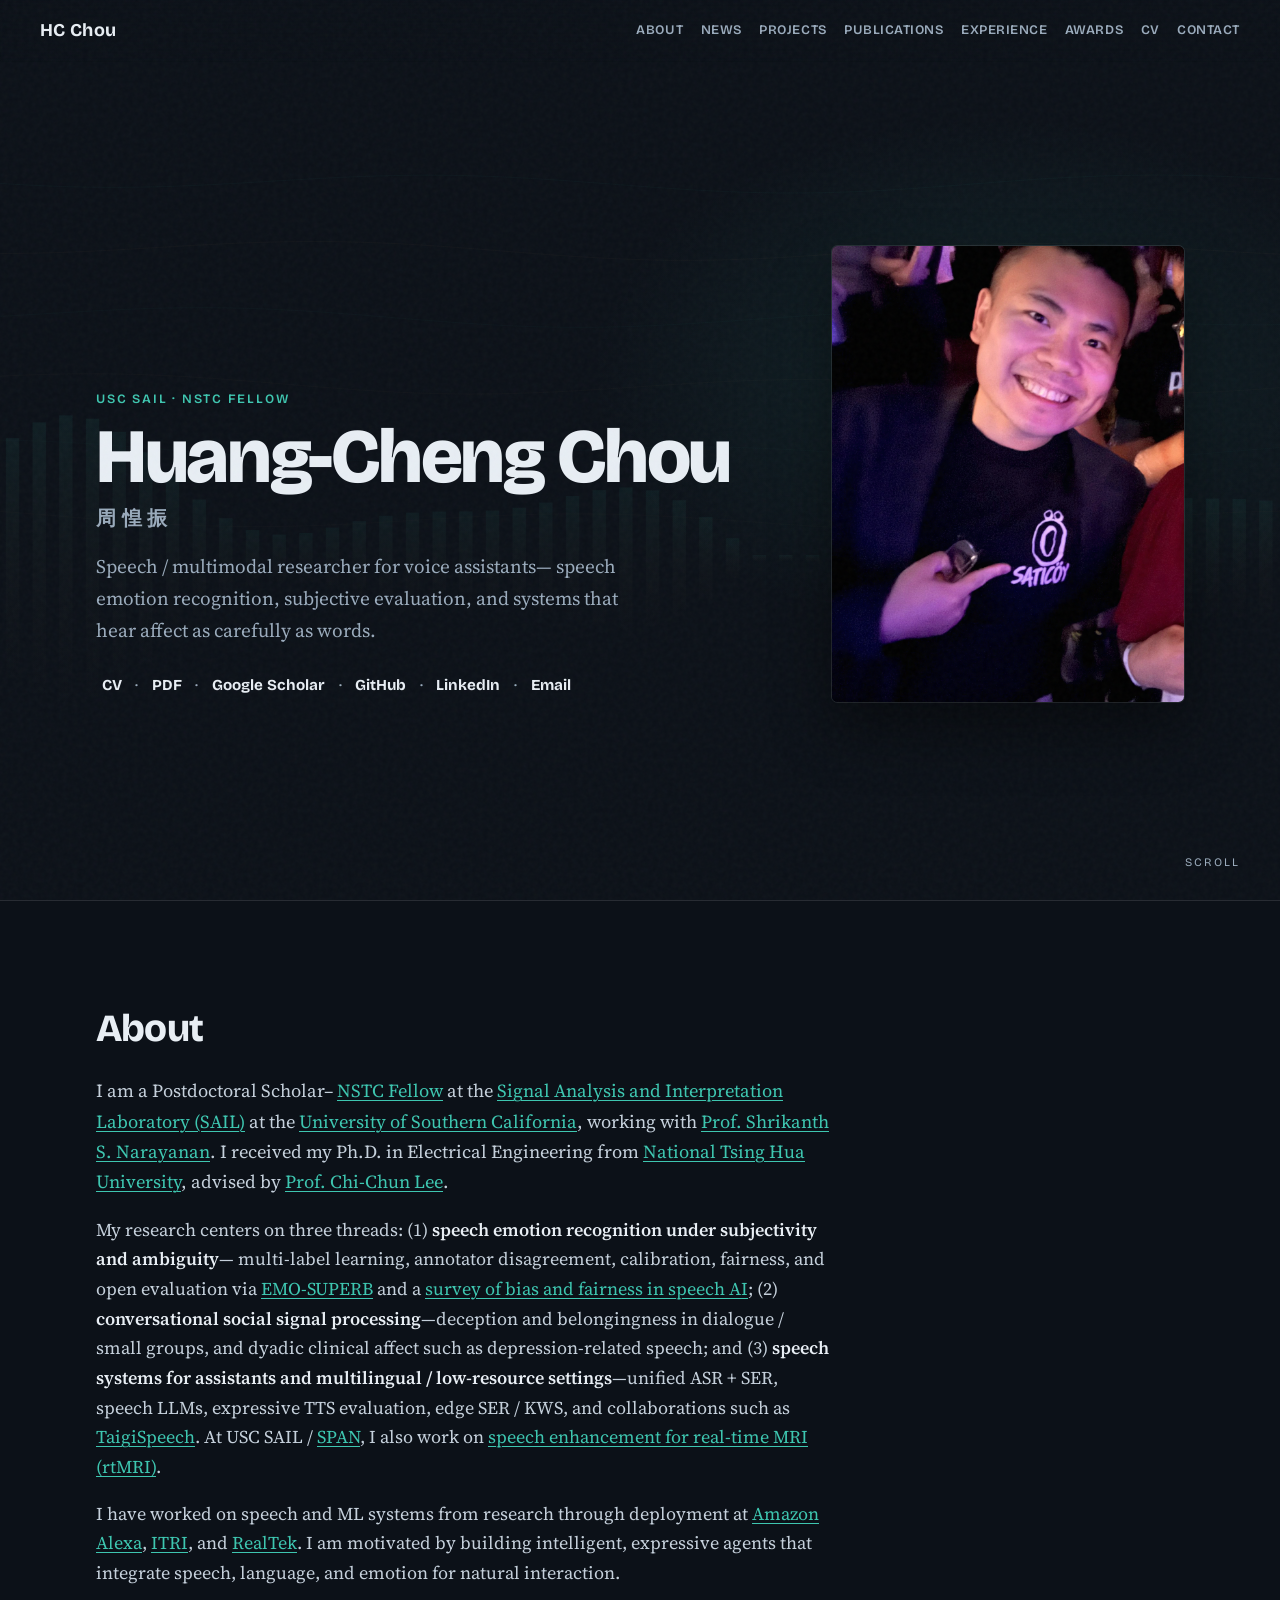
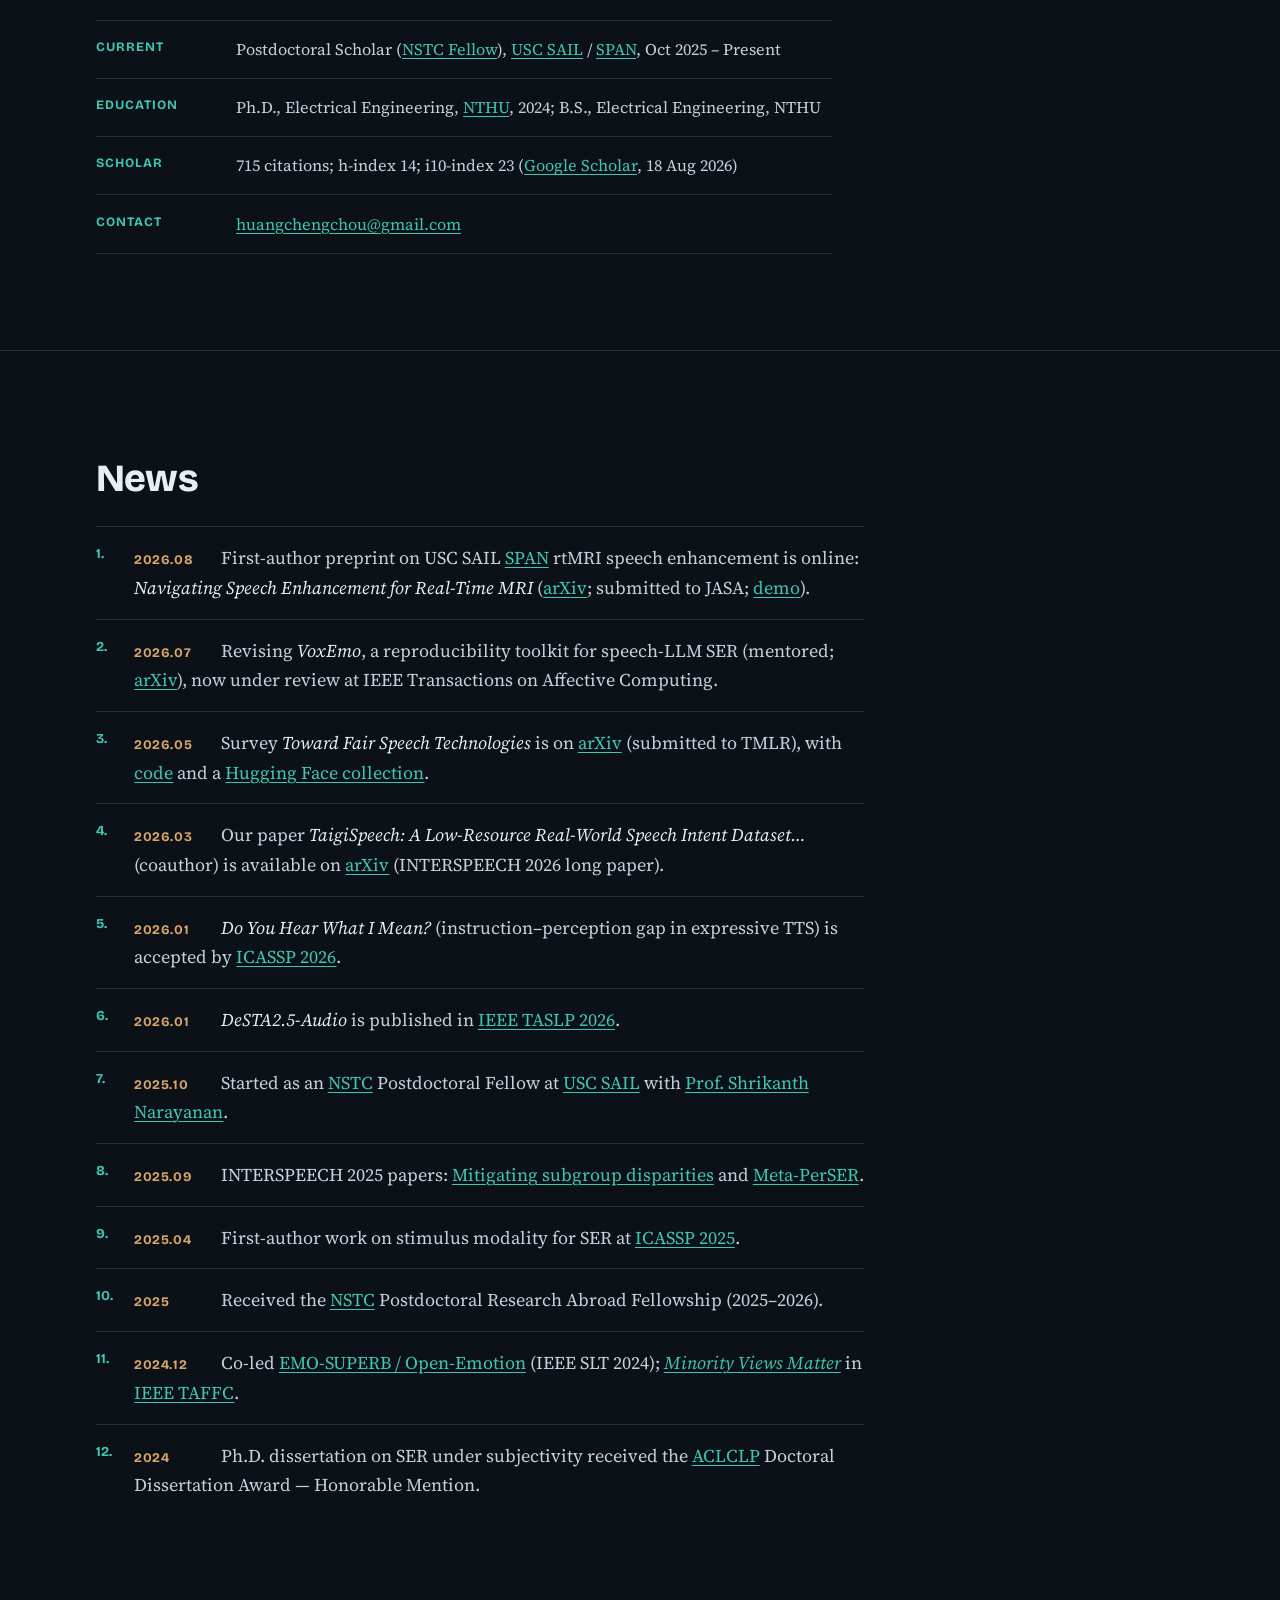
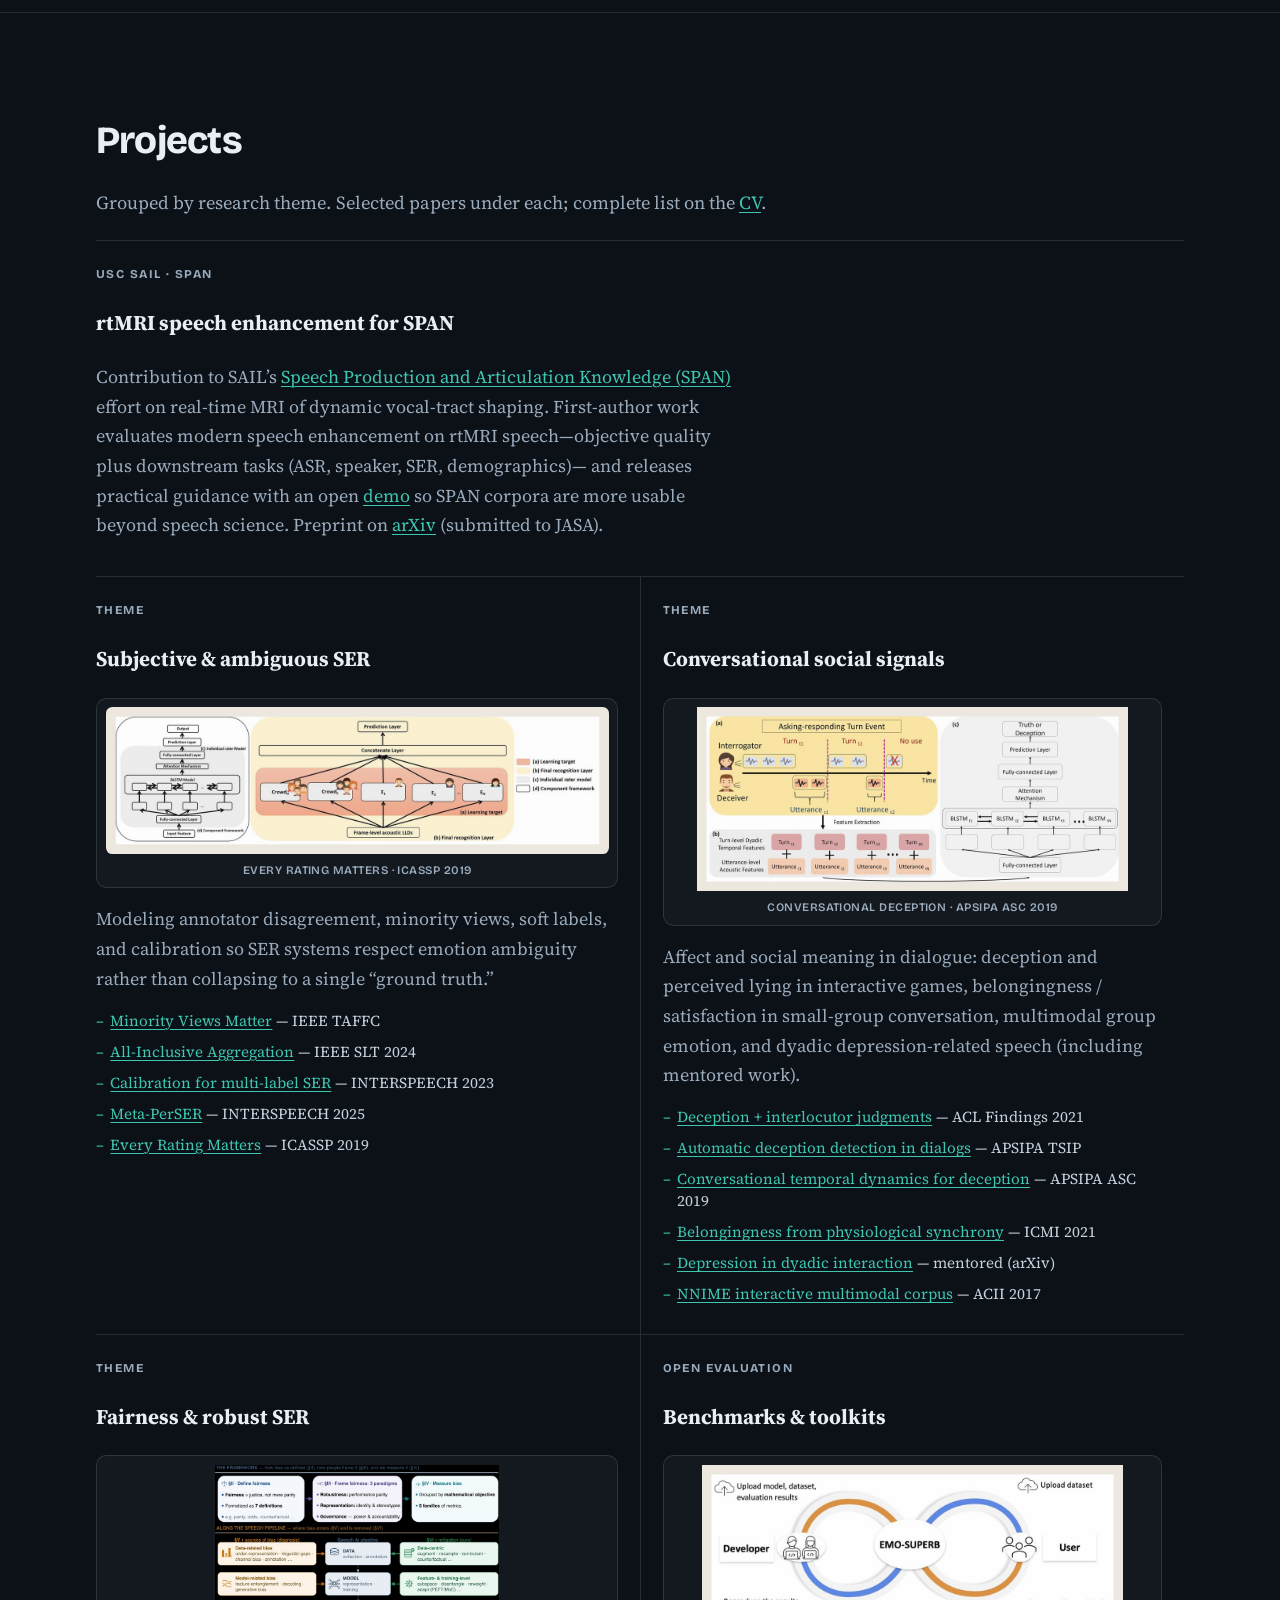
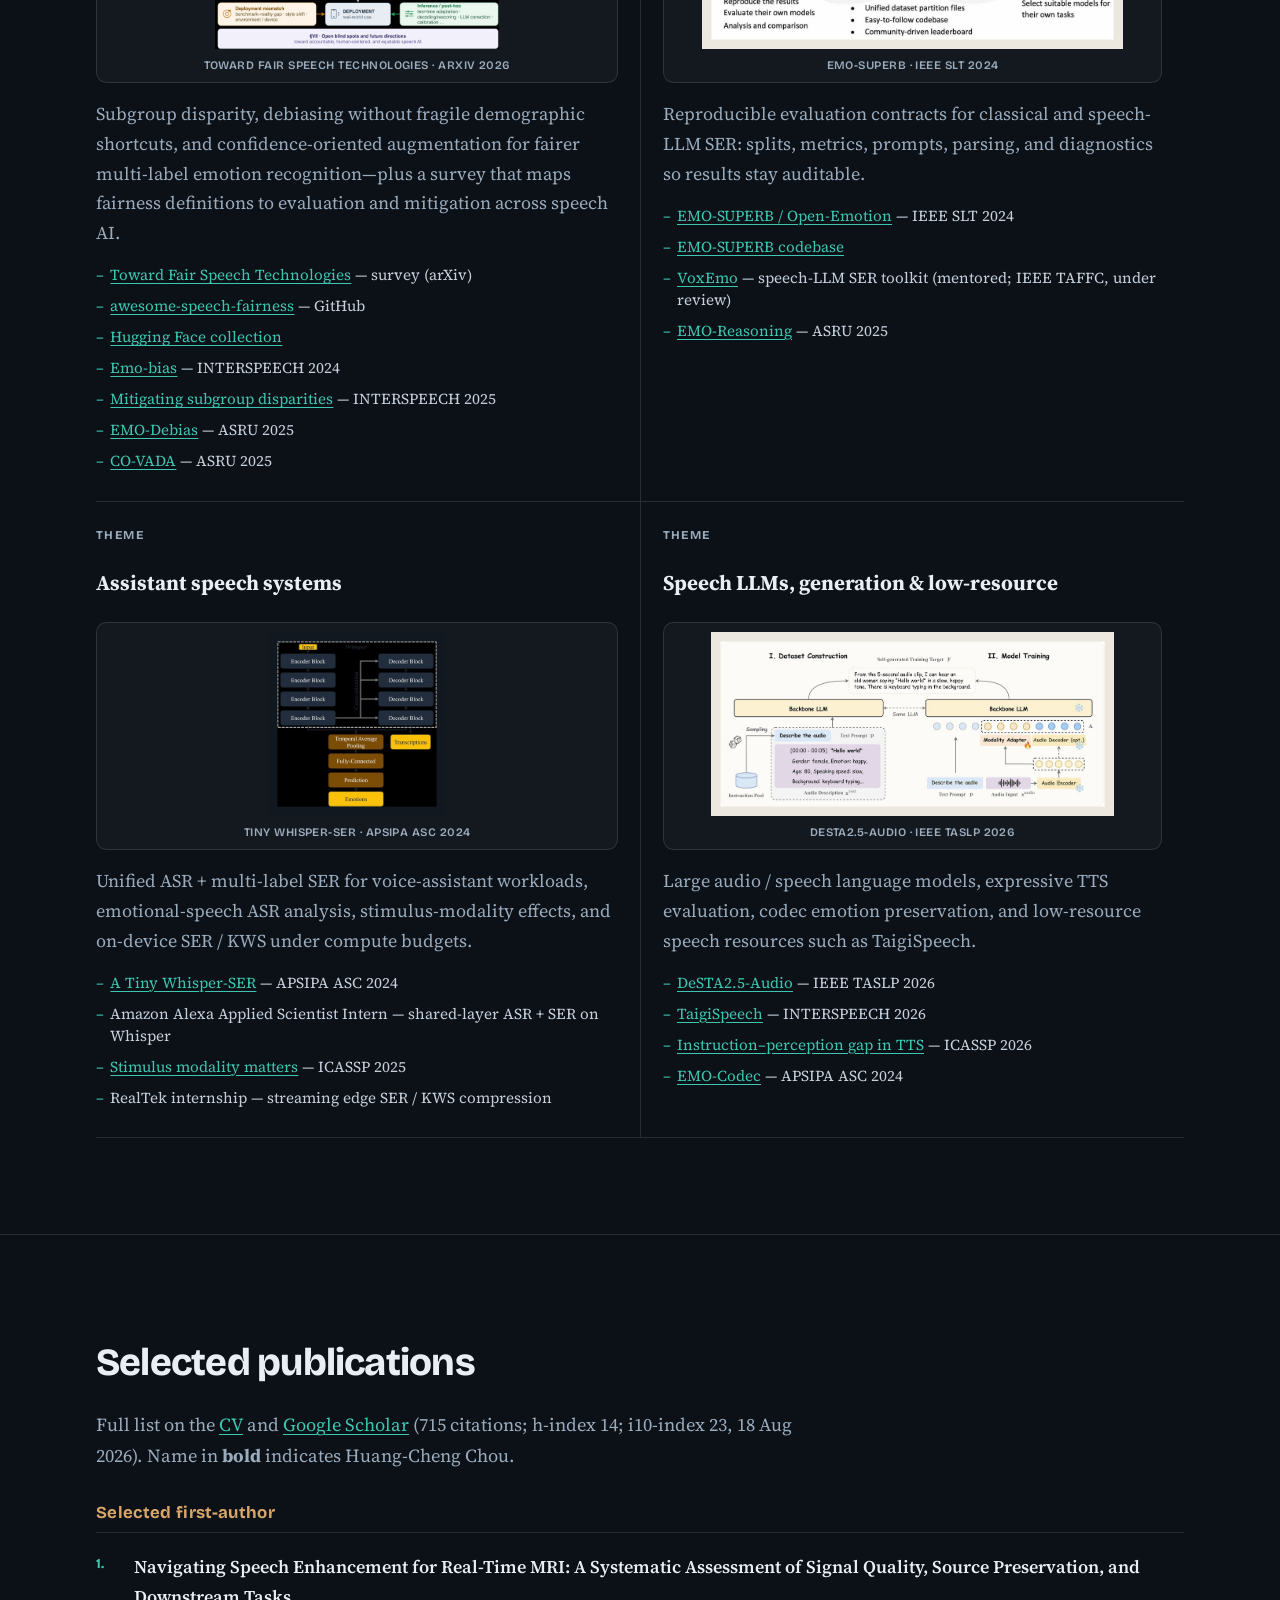
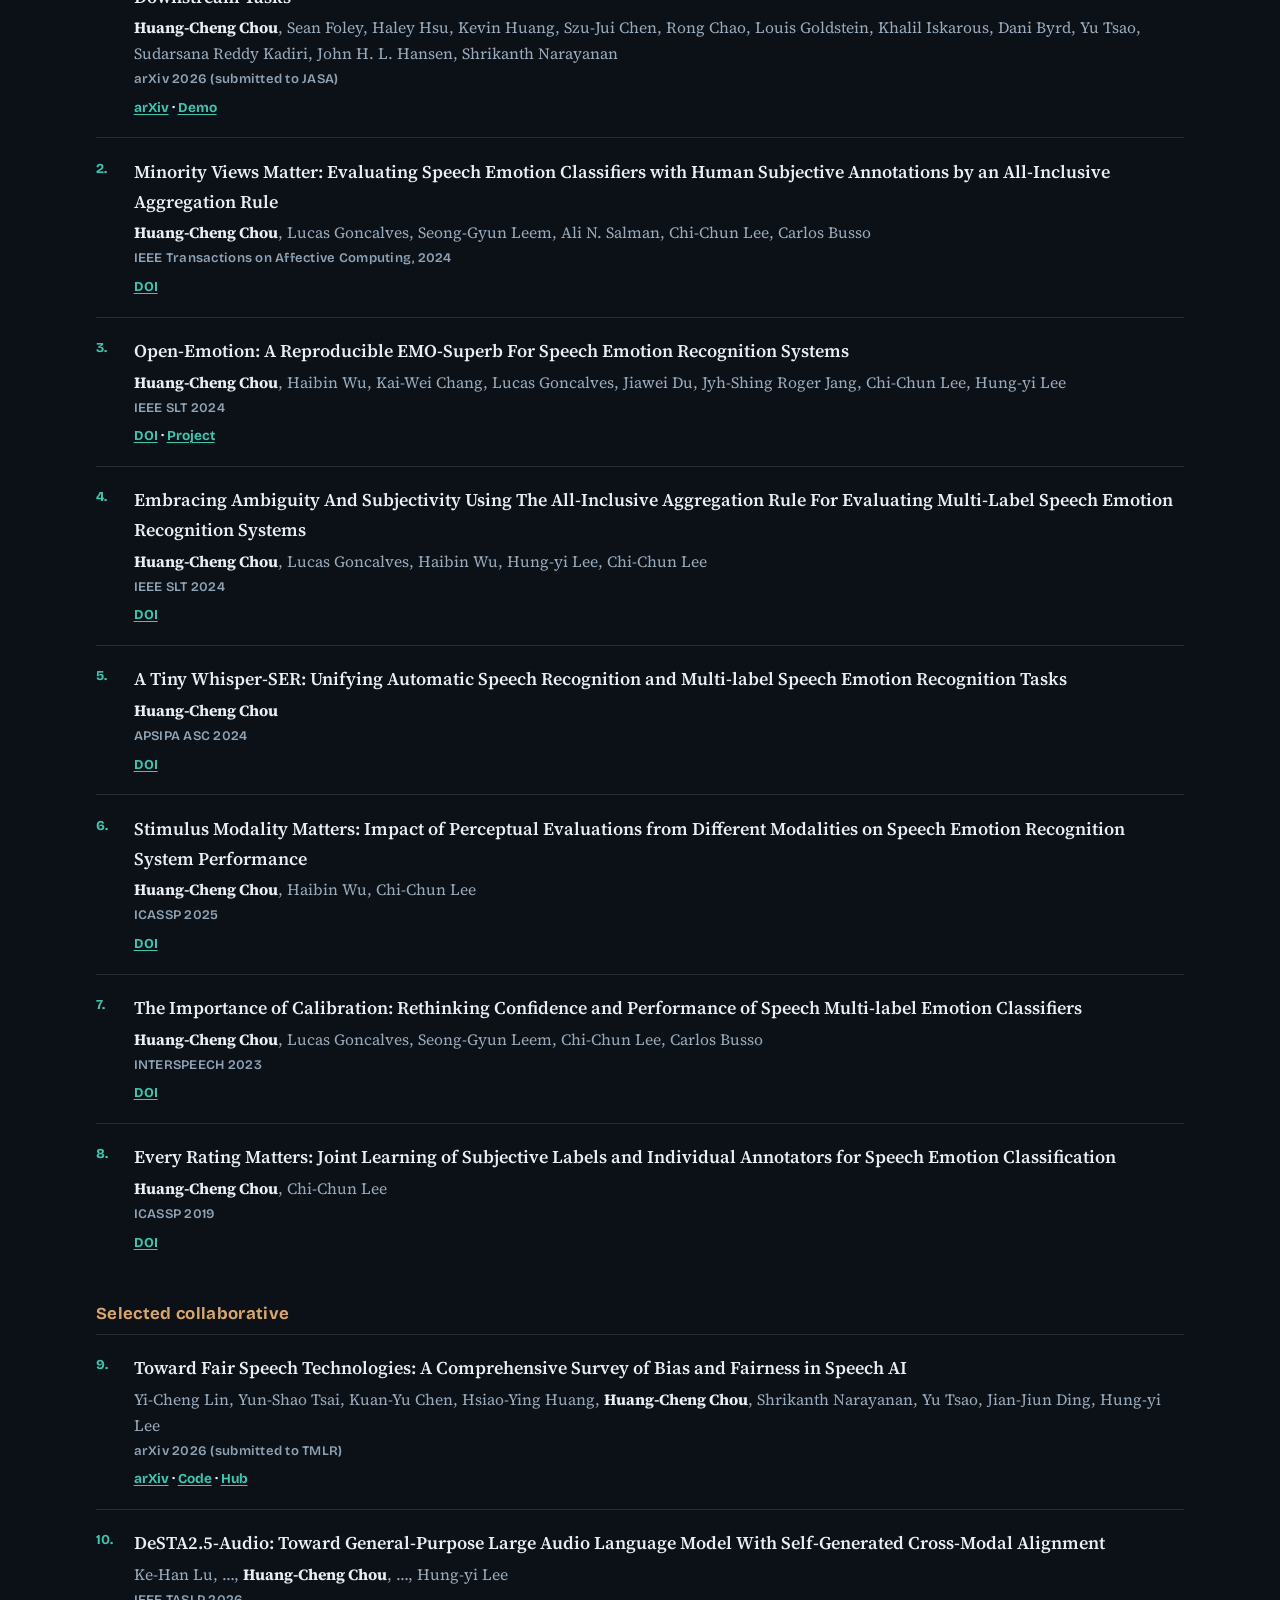
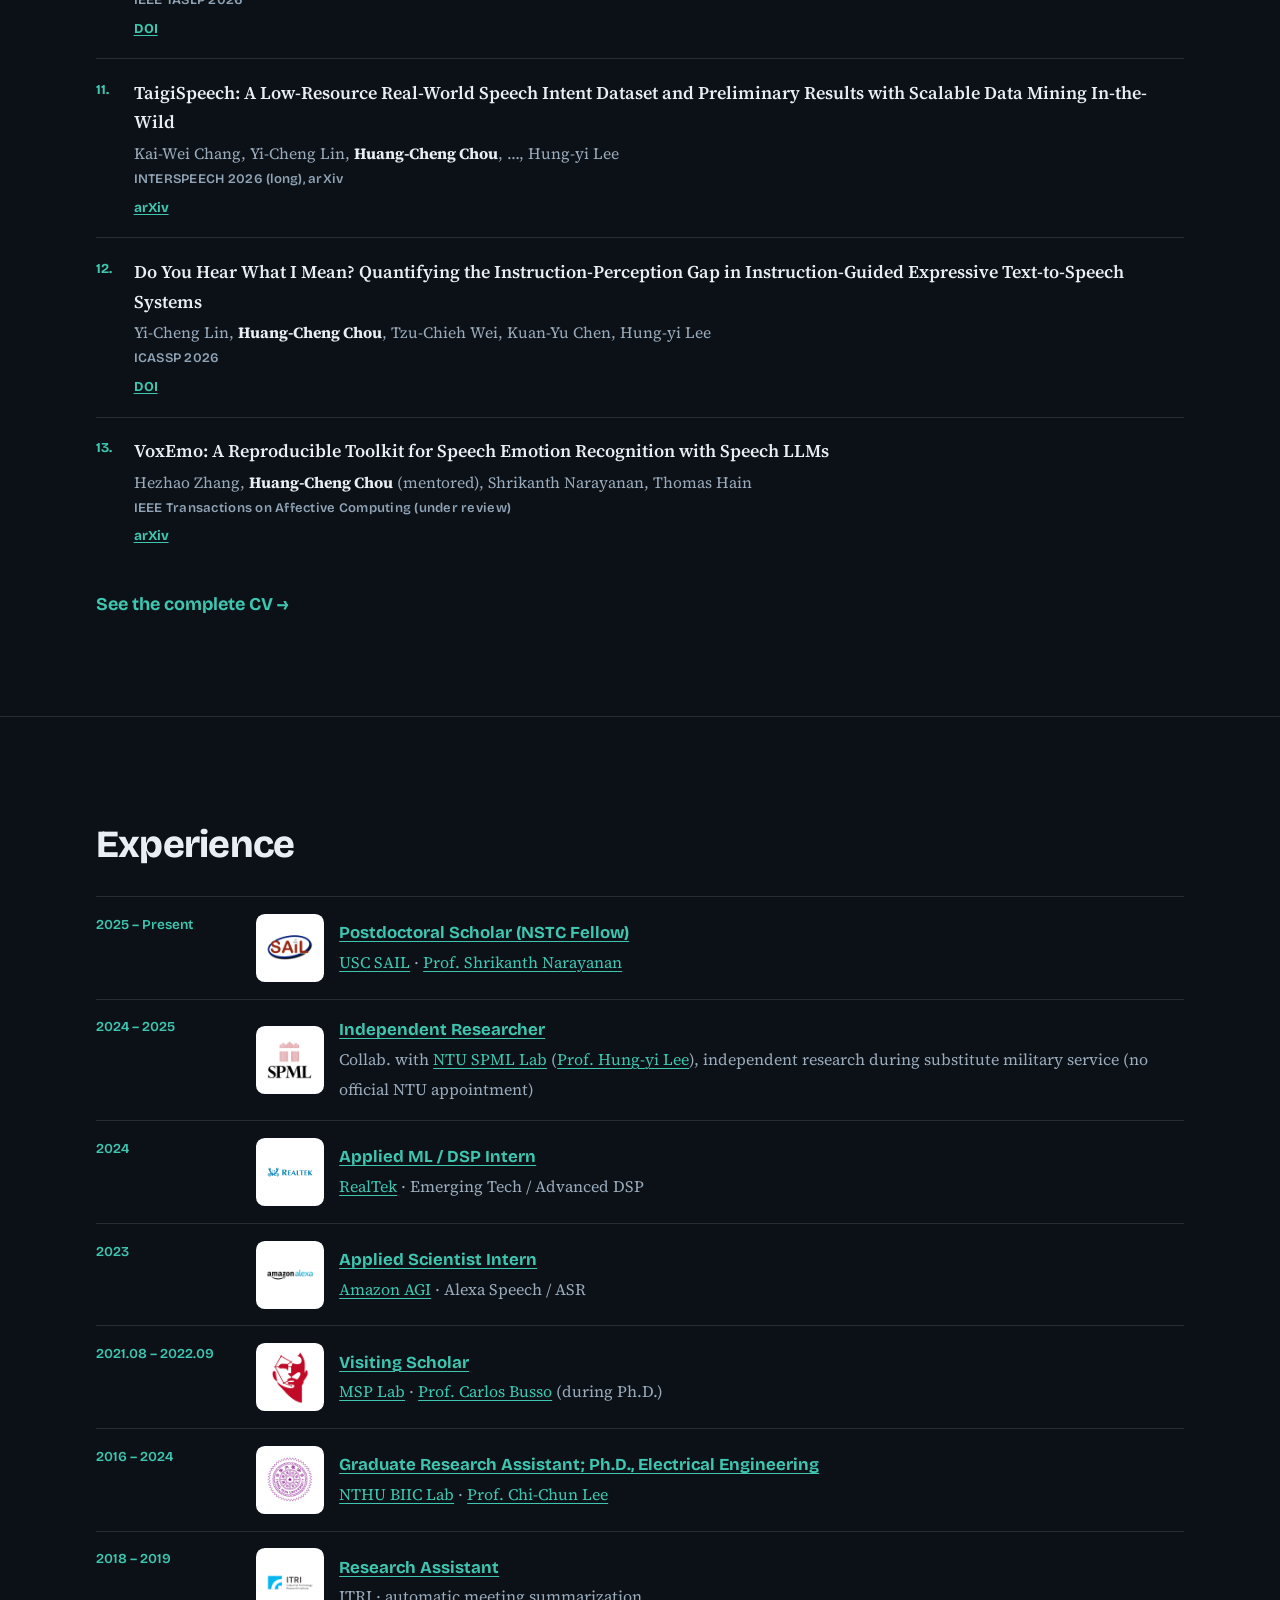
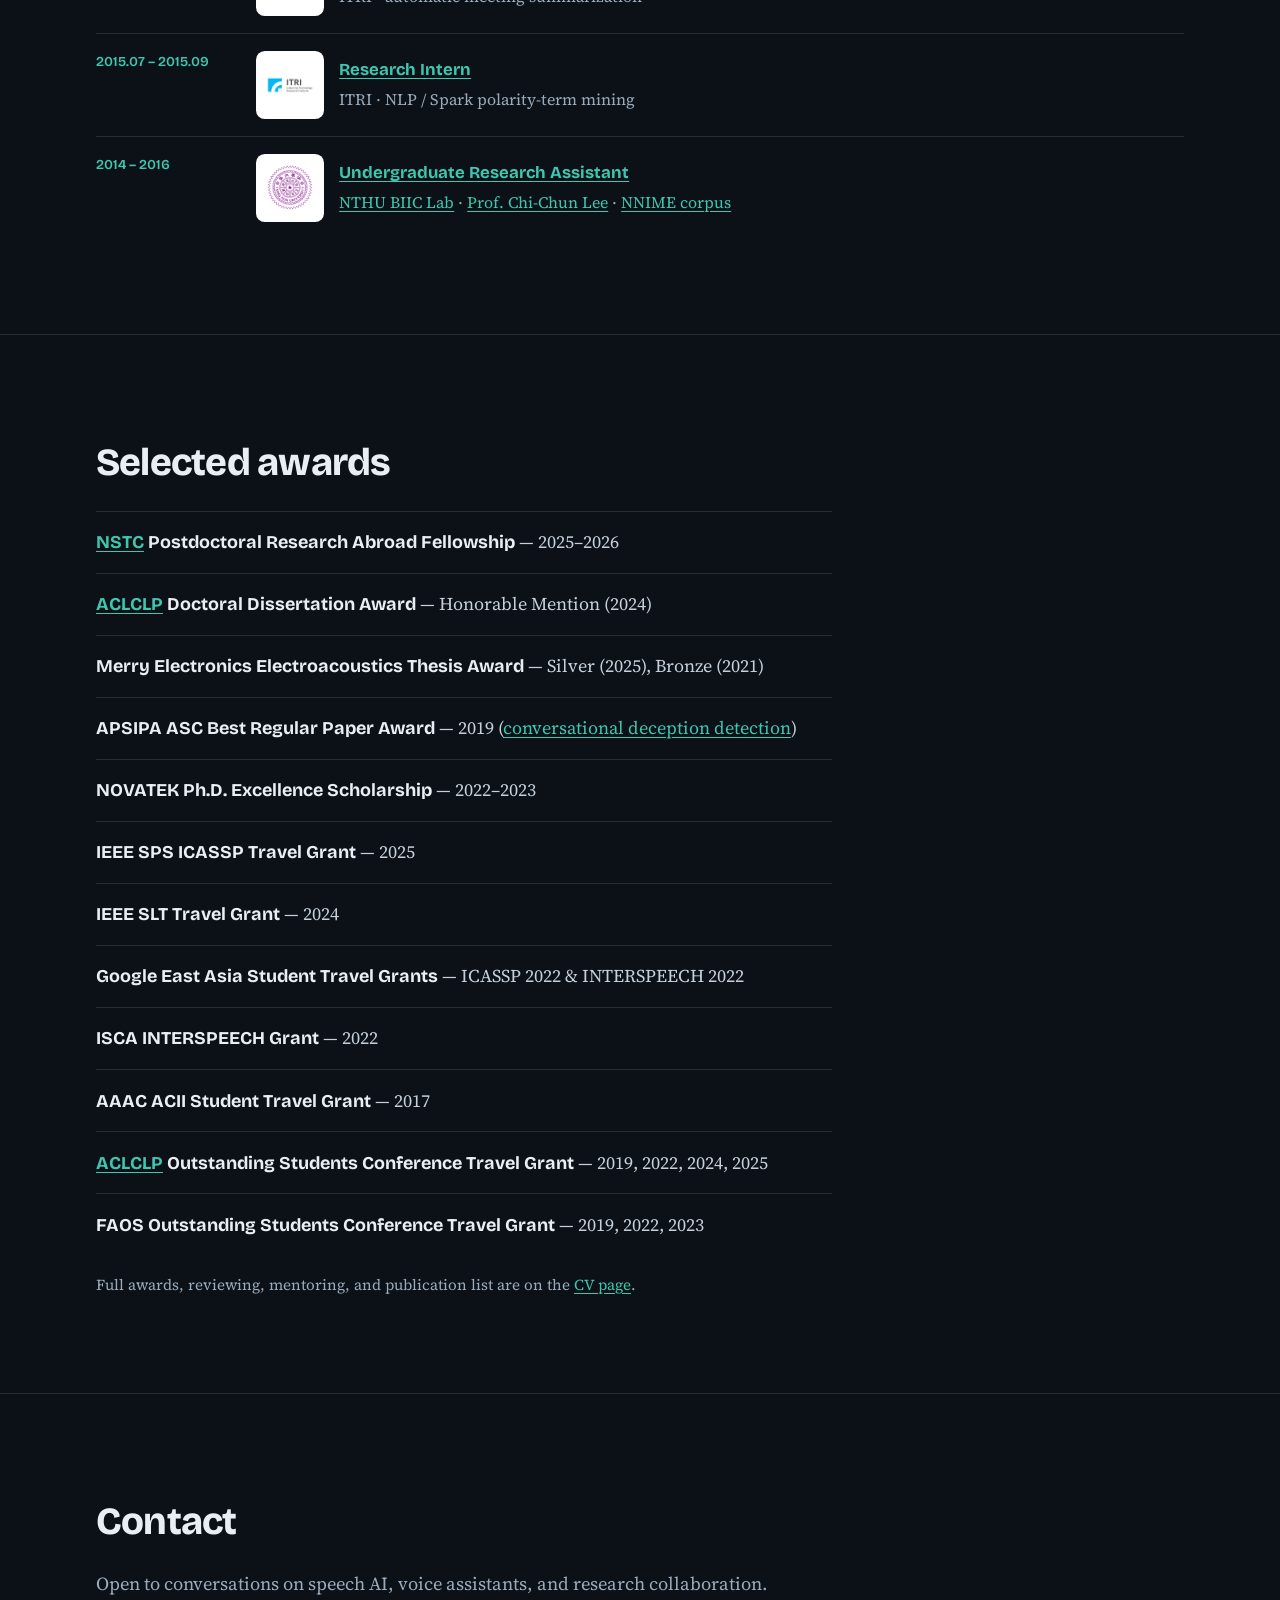
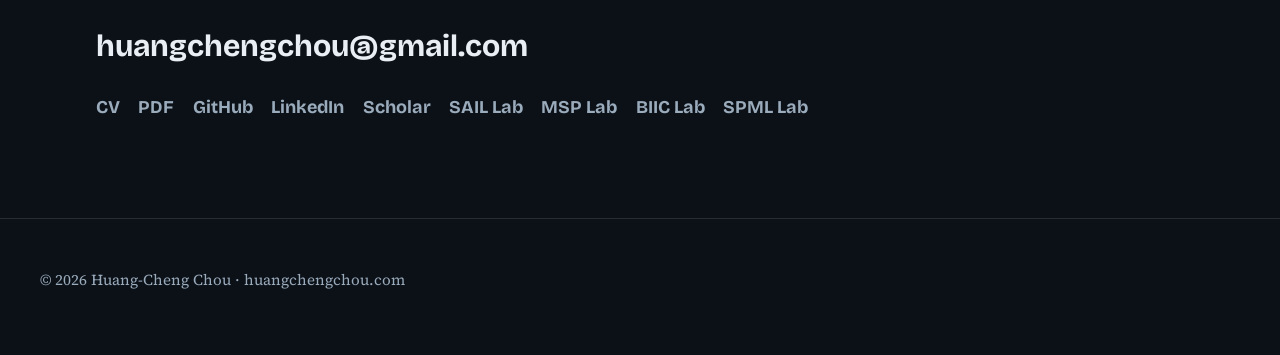
==== index.html @ bf6feb10 "Add a downloadable PDF CV for recruiters. Generate a print-ready file from the HTML CV and link it f" ====
<!DOCTYPE html>
<html lang="en">
<head>
  <meta charset="UTF-8" />
  <meta name="viewport" content="width=device-width, initial-scale=1" />
  <title>Huang-Cheng Chou | Speech & Behavioral Signal Processing</title>
  <meta name="description" content="Postdoctoral Scholar–NSTC Fellow at USC SAIL. Speech emotion recognition, subjective evaluation, multilingual speech, and voice-assistant AI." />
  <meta name="author" content="Huang-Cheng Chou" />
  <link rel="canonical" href="https://huangchengchou.com/" />
  <meta property="og:title" content="Huang-Cheng Chou" />
  <meta property="og:description" content="Speech emotion recognition, multimodal understanding, and voice-assistant AI at USC SAIL." />
  <meta property="og:url" content="https://huangchengchou.com/" />
  <meta property="og:type" content="website" />
  <meta property="og:image" content="https://huangchengchou.com/assets/portrait.jpg" />
  <link rel="preconnect" href="https://fonts.googleapis.com" />
  <link rel="preconnect" href="https://fonts.gstatic.com" crossorigin />
  <link href="https://fonts.googleapis.com/css2?family=Bricolage+Grotesque:opsz,wght@12..96,500;12..96,700;12..96,800&family=Source+Serif+4:ital,opsz,wght@0,8..60,400;0,8..60,600;1,8..60,400&display=swap" rel="stylesheet" />
  <link rel="icon" href="assets/favicon.svg" type="image/svg+xml" />
  <link rel="stylesheet" href="styles.css" />
</head>
<body>
  <div class="noise" aria-hidden="true"></div>

  <header class="site-header">
    <a class="logo" href="#top">HC Chou</a>
    <nav class="nav" aria-label="Primary">
      <a href="#about">About</a>
      <a href="#news">News</a>
      <a href="#projects">Projects</a>
      <a href="#pubs">Publications</a>
      <a href="#experience">Experience</a>
      <a href="#awards">Awards</a>
      <a href="cv.html">CV</a>
      <a href="#contact">Contact</a>
    </nav>
  </header>

  <main id="top">
    <section class="hero" aria-label="Introduction">
      <canvas id="wave" class="hero-visual" aria-hidden="true"></canvas>
      <div class="hero-veil" aria-hidden="true"></div>
      <div class="hero-layout">
        <div class="hero-content">
          <p class="eyebrow">USC SAIL · NSTC Fellow</p>
          <h1 class="brand">Huang-Cheng Chou</h1>
          <p class="brand-zh" lang="zh-Hant">周惶振</p>
          <p class="lede">
            Speech / multimodal researcher for voice assistants—
            speech emotion recognition, subjective evaluation, and systems that hear affect as carefully as words.
          </p>
          <div class="link-row" aria-label="Quick links">
            <a href="cv.html">CV</a>
            <span aria-hidden="true">·</span>
            <a href="assets/Huang-Cheng_Chou_CV.pdf" download="Huang-Cheng_Chou_CV.pdf">PDF</a>
            <span aria-hidden="true">·</span>
            <a href="https://scholar.google.com/citations?user=_d7pcs4AAAAJ&amp;hl=en" target="_blank" rel="noopener">Google Scholar</a>
            <span aria-hidden="true">·</span>
            <a href="https://github.com/ag027592" target="_blank" rel="noopener">GitHub</a>
            <span aria-hidden="true">·</span>
            <a href="https://www.linkedin.com/in/huangchengchou/" target="_blank" rel="noopener">LinkedIn</a>
            <span aria-hidden="true">·</span>
            <a href="mailto:huangchengchou@gmail.com">Email</a>
          </div>
        </div>
        <figure class="hero-photo">
          <img
            src="assets/portrait.jpg"
            alt="Huang-Cheng Chou (周惶振)"
            width="1082"
            height="1400"
            loading="eager"
            decoding="async"
          />
        </figure>
      </div>
      <div class="hero-scroll" aria-hidden="true"><span>Scroll</span></div>
    </section>

    <section id="about" class="section about">
      <div class="section-inner">
        <h2>About</h2>
        <p class="section-lead">
          I am a Postdoctoral Scholar–
          <a href="https://www.nstc.gov.tw/?l=en" target="_blank" rel="noopener">NSTC Fellow</a>
          at the
          <a href="https://sail.usc.edu/" target="_blank" rel="noopener">Signal Analysis and Interpretation Laboratory (SAIL)</a>
          at the
          <a href="https://www.usc.edu/" target="_blank" rel="noopener">University of Southern California</a>,
          working with
          <a href="https://sail.usc.edu/" target="_blank" rel="noopener">Prof. Shrikanth S. Narayanan</a>.
          I received my Ph.D. in Electrical Engineering from
          <a href="https://nthu-en.site.nthu.edu.tw/" target="_blank" rel="noopener">National Tsing Hua University</a>,
          advised by
          <a href="https://biic.ee.nthu.edu.tw/" target="_blank" rel="noopener">Prof. Chi-Chun Lee</a>.
        </p>
        <p>
          My research centers on three threads: (1) <strong>speech emotion recognition under subjectivity and ambiguity</strong>—
          multi-label learning, annotator disagreement, calibration, fairness, and open evaluation via
          <a href="https://emosuperb.github.io/" target="_blank" rel="noopener">EMO-SUPERB</a>
          and a
          <a href="https://arxiv.org/abs/2605.01597" target="_blank" rel="noopener">survey of bias and fairness in speech AI</a>;
          (2) <strong>conversational social signal processing</strong>—deception and belongingness in dialogue / small groups,
          and dyadic clinical affect such as depression-related speech; and
          (3) <strong>speech systems for assistants and multilingual / low-resource settings</strong>—unified ASR + SER,
          speech LLMs, expressive TTS evaluation, edge SER / KWS, and collaborations such as
          <a href="https://arxiv.org/abs/2603.21478" target="_blank" rel="noopener">TaigiSpeech</a>.
          At USC SAIL /
          <a href="https://sail.usc.edu/span/" target="_blank" rel="noopener">SPAN</a>,
          I also work on
          <a href="https://arxiv.org/abs/2608.16125" target="_blank" rel="noopener">speech enhancement for real-time MRI (rtMRI)</a>.
        </p>
        <p>
          I have worked on speech and ML systems from research through deployment at
          <a href="https://www.amazon.science/" target="_blank" rel="noopener">Amazon Alexa</a>,
          <a href="https://www.itri.org.tw/" target="_blank" rel="noopener">ITRI</a>, and
          <a href="https://www.realtek.com/" target="_blank" rel="noopener">RealTek</a>.
          I am motivated by building intelligent, expressive agents that integrate speech, language, and emotion for natural interaction.
        </p>

        <dl class="meta-list">
          <div>
            <dt>Current</dt>
            <dd>Postdoctoral Scholar (<a href="https://www.nstc.gov.tw/?l=en" target="_blank" rel="noopener">NSTC Fellow</a>), <a href="https://sail.usc.edu/" target="_blank" rel="noopener">USC SAIL</a> / <a href="https://sail.usc.edu/span/" target="_blank" rel="noopener">SPAN</a>, Oct 2025 – Present</dd>
          </div>
          <div>
            <dt>Education</dt>
            <dd>Ph.D., Electrical Engineering, <a href="https://nthu-en.site.nthu.edu.tw/" target="_blank" rel="noopener">NTHU</a>, 2024; B.S., Electrical Engineering, NTHU</dd>
          </div>
          <div>
            <dt>Scholar</dt>
            <dd>715 citations; h-index 14; i10-index 23 (<a href="https://scholar.google.com/citations?user=_d7pcs4AAAAJ&amp;hl=en" target="_blank" rel="noopener">Google Scholar</a>, 18 Aug 2026)</dd>
          </div>
          <div>
            <dt>Contact</dt>
            <dd><a href="mailto:huangchengchou@gmail.com">huangchengchou@gmail.com</a></dd>
          </div>
        </dl>
      </div>
    </section>

    <section id="news" class="section news">
      <div class="section-inner">
        <h2>News</h2>
        <ol class="news-list">
          <li>
            <time datetime="2026-08" class="news-date">2026.08</time>
            First-author preprint on USC SAIL
            <a href="https://sail.usc.edu/span/" target="_blank" rel="noopener">SPAN</a>
            rtMRI speech enhancement is online:
            <em>Navigating Speech Enhancement for Real-Time MRI</em>
            (<a href="https://arxiv.org/abs/2608.16125" target="_blank" rel="noopener">arXiv</a>; submitted to JASA;
            <a href="https://rmridemo.huangchengchou.com" target="_blank" rel="noopener">demo</a>).
          </li>
          <li>
            <time datetime="2026-07" class="news-date">2026.07</time>
            Revising <em>VoxEmo</em>, a reproducibility toolkit for speech-LLM SER
            (mentored;
            <a href="https://arxiv.org/abs/2603.08936" target="_blank" rel="noopener">arXiv</a>),
            now under review at IEEE Transactions on Affective Computing.
          </li>
          <li>
            <time datetime="2026-05" class="news-date">2026.05</time>
            Survey
            <em>Toward Fair Speech Technologies</em>
            is on
            <a href="https://arxiv.org/abs/2605.01597" target="_blank" rel="noopener">arXiv</a>
            (submitted to TMLR),
            with
            <a href="https://github.com/dlion168/awesome-speech-fairness" target="_blank" rel="noopener">code</a>
            and a
            <a href="https://huggingface.co/collections/dlion168/awesome-speech-fairness" target="_blank" rel="noopener">Hugging Face collection</a>.
          </li>
          <li>
            <time datetime="2026-03" class="news-date">2026.03</time>
            Our paper
            <em>TaigiSpeech: A Low-Resource Real-World Speech Intent Dataset…</em>
            (coauthor) is available on
            <a href="https://arxiv.org/abs/2603.21478" target="_blank" rel="noopener">arXiv</a>
            (INTERSPEECH 2026 long paper).
          </li>
          <li>
            <time datetime="2026-01" class="news-date">2026.01</time>
            <em>Do You Hear What I Mean?</em> (instruction–perception gap in expressive TTS) is accepted by
            <a href="https://doi.org/10.1109/ICASSP55912.2026.11462935" target="_blank" rel="noopener">ICASSP 2026</a>.
          </li>
          <li>
            <time datetime="2026-01" class="news-date">2026.01</time>
            <em>DeSTA2.5-Audio</em> is published in
            <a href="https://doi.org/10.1109/TASLPRO.2026.3675792" target="_blank" rel="noopener">IEEE TASLP 2026</a>.
          </li>
          <li>
            <time datetime="2025-10" class="news-date">2025.10</time>
            Started as an
            <a href="https://www.nstc.gov.tw/?l=en" target="_blank" rel="noopener">NSTC</a>
            Postdoctoral Fellow at
            <a href="https://sail.usc.edu/" target="_blank" rel="noopener">USC SAIL</a>
            with
            <a href="https://sail.usc.edu/" target="_blank" rel="noopener">Prof. Shrikanth Narayanan</a>.
          </li>
          <li>
            <time datetime="2025-09" class="news-date">2025.09</time>
            INTERSPEECH 2025 papers:
            <a href="https://doi.org/10.21437/Interspeech.2025-662" target="_blank" rel="noopener">Mitigating subgroup disparities</a>
            and
            <a href="https://doi.org/10.21437/Interspeech.2025-832" target="_blank" rel="noopener">Meta-PerSER</a>.
          </li>
          <li>
            <time datetime="2025-04" class="news-date">2025.04</time>
            First-author work on stimulus modality for SER at
            <a href="https://doi.org/10.1109/ICASSP49660.2025.10890558" target="_blank" rel="noopener">ICASSP 2025</a>.
          </li>
          <li>
            <time datetime="2025" class="news-date">2025</time>
            Received the
            <a href="https://www.nstc.gov.tw/?l=en" target="_blank" rel="noopener">NSTC</a>
            Postdoctoral Research Abroad Fellowship (2025–2026).
          </li>
          <li>
            <time datetime="2024-12" class="news-date">2024.12</time>
            Co-led
            <a href="https://emosuperb.github.io/" target="_blank" rel="noopener">EMO-SUPERB / Open-Emotion</a>
            (IEEE SLT 2024); <em><a href="https://doi.org/10.1109/TAFFC.2024.3411290" target="_blank" rel="noopener">Minority Views Matter</a></em> in
            <a href="https://doi.org/10.1109/TAFFC.2024.3411290" target="_blank" rel="noopener">IEEE TAFFC</a>.
          </li>
          <li>
            <time datetime="2024" class="news-date">2024</time>
            Ph.D. dissertation on SER under subjectivity received the
            <a href="https://www.aclclp.org.tw/" target="_blank" rel="noopener">ACLCLP</a>
            Doctoral Dissertation Award — Honorable Mention.
          </li>
        </ol>
      </div>
    </section>

    <section id="projects" class="section projects">
      <div class="section-inner">
        <h2>Projects</h2>
        <p class="section-lead">
          Grouped by research theme. Selected papers under each; complete list on the
          <a href="cv.html">CV</a>.
        </p>

        <article class="project project-wide">
            <p class="feature-kicker">USC SAIL · SPAN</p>
            <h3>
              <a href="https://arxiv.org/abs/2608.16125" target="_blank" rel="noopener">rtMRI speech enhancement for SPAN</a>
            </h3>
            <p>
              Contribution to SAIL’s
              <a href="https://sail.usc.edu/span/" target="_blank" rel="noopener">Speech Production and Articulation Knowledge (SPAN)</a>
              effort on real-time MRI of dynamic vocal-tract shaping. First-author work evaluates modern speech
              enhancement on rtMRI speech—objective quality plus downstream tasks (ASR, speaker, SER, demographics)—
              and releases practical guidance with an open
              <a href="https://rmridemo.huangchengchou.com" target="_blank" rel="noopener">demo</a>
              so SPAN corpora are more usable beyond speech science.
              Preprint on
              <a href="https://arxiv.org/abs/2608.16125" target="_blank" rel="noopener">arXiv</a>
              (submitted to JASA).
            </p>
          </article>

        <div class="project-list">
          <article class="project">
            <p class="feature-kicker">Theme</p>
            <h3>Subjective &amp; ambiguous SER</h3>
            <figure class="project-fig">
              <img src="assets/flows/subjective.jpg" alt="Multi-rater SER architecture from Every Rating Matters" loading="lazy" width="1248" height="364" />
              <figcaption>Every Rating Matters · ICASSP 2019</figcaption>
            </figure>
            <p>
              Modeling annotator disagreement, minority views, soft labels, and calibration so SER systems
              respect emotion ambiguity rather than collapsing to a single “ground truth.”
            </p>
            <ul class="project-pubs">
              <li><a href="https://doi.org/10.1109/TAFFC.2024.3411290" target="_blank" rel="noopener">Minority Views Matter</a> — IEEE TAFFC</li>
              <li><a href="https://doi.org/10.1109/SLT61566.2024.10832302" target="_blank" rel="noopener">All-Inclusive Aggregation</a> — IEEE SLT 2024</li>
              <li><a href="https://doi.org/10.21437/Interspeech.2023-1113" target="_blank" rel="noopener">Calibration for multi-label SER</a> — INTERSPEECH 2023</li>
              <li><a href="https://doi.org/10.21437/Interspeech.2025-832" target="_blank" rel="noopener">Meta-PerSER</a> — INTERSPEECH 2025</li>
              <li><a href="https://doi.org/10.1109/ICASSP.2019.8682170" target="_blank" rel="noopener">Every Rating Matters</a> — ICASSP 2019</li>
            </ul>
          </article>

          <article class="project">
            <p class="feature-kicker">Theme</p>
            <h3>Conversational social signals</h3>
            <figure class="project-fig">
              <img src="assets/flows/conversational.jpg" alt="Conversational deception detection pipeline" loading="lazy" width="1096" height="468" />
              <figcaption>Conversational deception · APSIPA ASC 2019</figcaption>
            </figure>
            <p>
              Affect and social meaning in dialogue: deception and perceived lying in interactive games,
              belongingness / satisfaction in small-group conversation, multimodal group emotion,
              and dyadic depression-related speech (including mentored work).
            </p>
            <ul class="project-pubs">
              <li><a href="https://aclanthology.org/2021.findings-acl.162" target="_blank" rel="noopener">Deception + interlocutor judgments</a> — ACL Findings 2021</li>
              <li><a href="https://doi.org/10.1017/ATSIP.2021.6" target="_blank" rel="noopener">Automatic deception detection in dialogs</a> — APSIPA TSIP</li>
              <li><a href="https://doi.org/10.1109/APSIPAASC47483.2019.9023050" target="_blank" rel="noopener">Conversational temporal dynamics for deception</a> — APSIPA ASC 2019</li>
              <li><a href="https://doi.org/10.1145/3461615.3485410" target="_blank" rel="noopener">Belongingness from physiological synchrony</a> — ICMI 2021</li>
              <li><a href="https://arxiv.org/abs/2607.02904" target="_blank" rel="noopener">Depression in dyadic interaction</a> — mentored (arXiv)</li>
              <li><a href="https://doi.org/10.1109/ACII.2017.8273615" target="_blank" rel="noopener">NNIME interactive multimodal corpus</a> — ACII 2017</li>
            </ul>
          </article>

          <article class="project">
            <p class="feature-kicker">Theme</p>
            <h3>Fairness &amp; robust SER</h3>
            <figure class="project-fig">
              <img src="assets/flows/fairness.jpg" alt="Framework linking fairness definitions, measurement, bias sources, and mitigation along the speech pipeline" loading="lazy" width="1600" height="1035" />
              <figcaption>Toward Fair Speech Technologies · arXiv 2026</figcaption>
            </figure>
            <p>
              Subgroup disparity, debiasing without fragile demographic shortcuts, and confidence-oriented
              augmentation for fairer multi-label emotion recognition—plus a survey that maps fairness
              definitions to evaluation and mitigation across speech AI.
            </p>
            <ul class="project-pubs">
              <li><a href="https://arxiv.org/abs/2605.01597" target="_blank" rel="noopener">Toward Fair Speech Technologies</a> — survey (arXiv)</li>
              <li><a href="https://github.com/dlion168/awesome-speech-fairness" target="_blank" rel="noopener">awesome-speech-fairness</a> — GitHub</li>
              <li><a href="https://huggingface.co/collections/dlion168/awesome-speech-fairness" target="_blank" rel="noopener">Hugging Face collection</a></li>
              <li><a href="https://doi.org/10.21437/Interspeech.2024-1073" target="_blank" rel="noopener">Emo-bias</a> — INTERSPEECH 2024</li>
              <li><a href="https://doi.org/10.21437/Interspeech.2025-662" target="_blank" rel="noopener">Mitigating subgroup disparities</a> — INTERSPEECH 2025</li>
              <li><a href="https://doi.org/10.1109/ASRU65441.2025.11433837" target="_blank" rel="noopener">EMO-Debias</a> — ASRU 2025</li>
              <li><a href="https://doi.org/10.1109/ASRU65441.2025.11434684" target="_blank" rel="noopener">CO-VADA</a> — ASRU 2025</li>
            </ul>
          </article>

          <article class="project">
            <p class="feature-kicker">Open evaluation</p>
            <h3>Benchmarks &amp; toolkits</h3>
            <figure class="project-fig">
              <img src="assets/flows/benchmarks.jpg" alt="EMO-SUPERB community evaluation loop" loading="lazy" width="1070" height="468" />
              <figcaption>EMO-SUPERB · IEEE SLT 2024</figcaption>
            </figure>
            <p>
              Reproducible evaluation contracts for classical and speech-LLM SER: splits, metrics, prompts,
              parsing, and diagnostics so results stay auditable.
            </p>
            <ul class="project-pubs">
              <li><a href="https://emosuperb.github.io/" target="_blank" rel="noopener">EMO-SUPERB / Open-Emotion</a> — IEEE SLT 2024</li>
              <li><a href="https://github.com/ag027592/EMO-SUPERB" target="_blank" rel="noopener">EMO-SUPERB codebase</a></li>
              <li><a href="https://arxiv.org/abs/2603.08936" target="_blank" rel="noopener">VoxEmo</a> — speech-LLM SER toolkit (mentored; IEEE TAFFC, under review)</li>
              <li><a href="https://doi.org/10.1109/ASRU65441.2025.11434762" target="_blank" rel="noopener">EMO-Reasoning</a> — ASRU 2025</li>
            </ul>
          </article>

          <article class="project">
            <p class="feature-kicker">Theme</p>
            <h3>Assistant speech systems</h3>
            <figure class="project-fig">
              <img src="assets/flows/assistant.jpg" alt="Tiny Whisper-SER multitask architecture" loading="lazy" width="454" height="468" />
              <figcaption>Tiny Whisper-SER · APSIPA ASC 2024</figcaption>
            </figure>
            <p>
              Unified ASR + multi-label SER for voice-assistant workloads, emotional-speech ASR analysis,
              stimulus-modality effects, and on-device SER / KWS under compute budgets.
            </p>
            <ul class="project-pubs">
              <li><a href="https://doi.org/10.1109/APSIPAASC63619.2025.10848651" target="_blank" rel="noopener">A Tiny Whisper-SER</a> — APSIPA ASC 2024</li>
              <li>Amazon Alexa Applied Scientist Intern — shared-layer ASR + SER on Whisper</li>
              <li><a href="https://doi.org/10.1109/ICASSP49660.2025.10890558" target="_blank" rel="noopener">Stimulus modality matters</a> — ICASSP 2025</li>
              <li>RealTek internship — streaming edge SER / KWS compression</li>
            </ul>
          </article>

          <article class="project">
            <p class="feature-kicker">Theme</p>
            <h3>Speech LLMs, generation &amp; low-resource</h3>
            <figure class="project-fig">
              <img src="assets/flows/speechllm.jpg" alt="DeSTA2.5 self-generated alignment training pipeline" loading="lazy" width="1025" height="468" />
              <figcaption>DeSTA2.5-Audio · IEEE TASLP 2026</figcaption>
            </figure>
            <p>
              Large audio / speech language models, expressive TTS evaluation, codec emotion preservation,
              and low-resource speech resources such as TaigiSpeech.
            </p>
            <ul class="project-pubs">
              <li><a href="https://doi.org/10.1109/TASLPRO.2026.3675792" target="_blank" rel="noopener">DeSTA2.5-Audio</a> — IEEE TASLP 2026</li>
              <li><a href="https://arxiv.org/abs/2603.21478" target="_blank" rel="noopener">TaigiSpeech</a> — INTERSPEECH 2026</li>
              <li><a href="https://doi.org/10.1109/ICASSP55912.2026.11462935" target="_blank" rel="noopener">Instruction–perception gap in TTS</a> — ICASSP 2026</li>
              <li><a href="https://doi.org/10.1109/APSIPAASC63619.2025.10849259" target="_blank" rel="noopener">EMO-Codec</a> — APSIPA ASC 2024</li>
            </ul>
          </article>
        </div>
      </div>
    </section>

    <section id="pubs" class="section pubs">
      <div class="section-inner">
        <h2>Selected publications</h2>
        <p class="section-lead">
          Full list on the
          <a href="cv.html">CV</a>
          and
          <a href="https://scholar.google.com/citations?user=_d7pcs4AAAAJ&amp;hl=en" target="_blank" rel="noopener">Google Scholar</a>
          (715 citations; h-index 14; i10-index 23, 18 Aug 2026).
          Name in <strong>bold</strong> indicates Huang-Cheng Chou.
        </p>

        <h3 class="pubs-subhead">Selected first-author</h3>
        <ol class="pub-list">
          <li>
            <span class="pub-title"><a href="https://arxiv.org/abs/2608.16125" target="_blank" rel="noopener">Navigating Speech Enhancement for Real-Time MRI: A Systematic Assessment of Signal Quality, Source Preservation, and Downstream Tasks</a></span>
            <span class="pub-authors"><strong>Huang-Cheng Chou</strong>, Sean Foley, Haley Hsu, Kevin Huang, Szu-Jui Chen, Rong Chao, Louis Goldstein, Khalil Iskarous, Dani Byrd, Yu Tsao, Sudarsana Reddy Kadiri, John H. L. Hansen, Shrikanth Narayanan</span>
            <span class="pub-venue">arXiv 2026 (submitted to JASA)</span>
            <span class="pub-links">
              <a href="https://arxiv.org/abs/2608.16125" target="_blank" rel="noopener">arXiv</a>
              · <a href="https://rmridemo.huangchengchou.com" target="_blank" rel="noopener">Demo</a>
            </span>
          </li>
          <li>
            <span class="pub-title"><a href="https://doi.org/10.1109/TAFFC.2024.3411290" target="_blank" rel="noopener">Minority Views Matter: Evaluating Speech Emotion Classifiers with Human Subjective Annotations by an All-Inclusive Aggregation Rule</a></span>
            <span class="pub-authors"><strong>Huang-Cheng Chou</strong>, Lucas Goncalves, Seong-Gyun Leem, Ali N. Salman, Chi-Chun Lee, Carlos Busso</span>
            <span class="pub-venue">IEEE Transactions on Affective Computing, 2024</span>
            <span class="pub-links"><a href="https://doi.org/10.1109/TAFFC.2024.3411290" target="_blank" rel="noopener">DOI</a></span>
          </li>
          <li>
            <span class="pub-title"><a href="https://doi.org/10.1109/SLT61566.2024.10832296" target="_blank" rel="noopener">Open-Emotion: A Reproducible EMO-Superb For Speech Emotion Recognition Systems</a></span>
            <span class="pub-authors"><strong>Huang-Cheng Chou</strong>, Haibin Wu, Kai-Wei Chang, Lucas Goncalves, Jiawei Du, Jyh-Shing Roger Jang, Chi-Chun Lee, Hung-yi Lee</span>
            <span class="pub-venue">IEEE SLT 2024</span>
            <span class="pub-links">
              <a href="https://doi.org/10.1109/SLT61566.2024.10832296" target="_blank" rel="noopener">DOI</a>
              · <a href="https://emosuperb.github.io/" target="_blank" rel="noopener">Project</a>
            </span>
          </li>
          <li>
            <span class="pub-title"><a href="https://doi.org/10.1109/SLT61566.2024.10832302" target="_blank" rel="noopener">Embracing Ambiguity And Subjectivity Using The All-Inclusive Aggregation Rule For Evaluating Multi-Label Speech Emotion Recognition Systems</a></span>
            <span class="pub-authors"><strong>Huang-Cheng Chou</strong>, Lucas Goncalves, Haibin Wu, Hung-yi Lee, Chi-Chun Lee</span>
            <span class="pub-venue">IEEE SLT 2024</span>
            <span class="pub-links"><a href="https://doi.org/10.1109/SLT61566.2024.10832302" target="_blank" rel="noopener">DOI</a></span>
          </li>
          <li>
            <span class="pub-title"><a href="https://doi.org/10.1109/APSIPAASC63619.2025.10848651" target="_blank" rel="noopener">A Tiny Whisper-SER: Unifying Automatic Speech Recognition and Multi-label Speech Emotion Recognition Tasks</a></span>
            <span class="pub-authors"><strong>Huang-Cheng Chou</strong></span>
            <span class="pub-venue">APSIPA ASC 2024</span>
            <span class="pub-links"><a href="https://doi.org/10.1109/APSIPAASC63619.2025.10848651" target="_blank" rel="noopener">DOI</a></span>
          </li>
          <li>
            <span class="pub-title"><a href="https://doi.org/10.1109/ICASSP49660.2025.10890558" target="_blank" rel="noopener">Stimulus Modality Matters: Impact of Perceptual Evaluations from Different Modalities on Speech Emotion Recognition System Performance</a></span>
            <span class="pub-authors"><strong>Huang-Cheng Chou</strong>, Haibin Wu, Chi-Chun Lee</span>
            <span class="pub-venue">ICASSP 2025</span>
            <span class="pub-links"><a href="https://doi.org/10.1109/ICASSP49660.2025.10890558" target="_blank" rel="noopener">DOI</a></span>
          </li>
          <li>
            <span class="pub-title"><a href="https://doi.org/10.21437/Interspeech.2023-1113" target="_blank" rel="noopener">The Importance of Calibration: Rethinking Confidence and Performance of Speech Multi-label Emotion Classifiers</a></span>
            <span class="pub-authors"><strong>Huang-Cheng Chou</strong>, Lucas Goncalves, Seong-Gyun Leem, Chi-Chun Lee, Carlos Busso</span>
            <span class="pub-venue">INTERSPEECH 2023</span>
            <span class="pub-links"><a href="https://doi.org/10.21437/Interspeech.2023-1113" target="_blank" rel="noopener">DOI</a></span>
          </li>
          <li>
            <span class="pub-title"><a href="https://doi.org/10.1109/ICASSP.2019.8682170" target="_blank" rel="noopener">Every Rating Matters: Joint Learning of Subjective Labels and Individual Annotators for Speech Emotion Classification</a></span>
            <span class="pub-authors"><strong>Huang-Cheng Chou</strong>, Chi-Chun Lee</span>
            <span class="pub-venue">ICASSP 2019</span>
            <span class="pub-links"><a href="https://doi.org/10.1109/ICASSP.2019.8682170" target="_blank" rel="noopener">DOI</a></span>
          </li>
        </ol>

        <h3 class="pubs-subhead">Selected collaborative</h3>
        <ol class="pub-list pub-list-continued">
          <li>
            <span class="pub-title"><a href="https://arxiv.org/abs/2605.01597" target="_blank" rel="noopener">Toward Fair Speech Technologies: A Comprehensive Survey of Bias and Fairness in Speech AI</a></span>
            <span class="pub-authors">Yi-Cheng Lin, Yun-Shao Tsai, Kuan-Yu Chen, Hsiao-Ying Huang, <strong>Huang-Cheng Chou</strong>, Shrikanth Narayanan, Yu Tsao, Jian-Jiun Ding, Hung-yi Lee</span>
            <span class="pub-venue">arXiv 2026 (submitted to TMLR)</span>
            <span class="pub-links">
              <a href="https://arxiv.org/abs/2605.01597" target="_blank" rel="noopener">arXiv</a>
              · <a href="https://github.com/dlion168/awesome-speech-fairness" target="_blank" rel="noopener">Code</a>
              · <a href="https://huggingface.co/collections/dlion168/awesome-speech-fairness" target="_blank" rel="noopener">Hub</a>
            </span>
          </li>
          <li>
            <span class="pub-title"><a href="https://doi.org/10.1109/TASLPRO.2026.3675792" target="_blank" rel="noopener">DeSTA2.5-Audio: Toward General-Purpose Large Audio Language Model With Self-Generated Cross-Modal Alignment</a></span>
            <span class="pub-authors">Ke-Han Lu, …, <strong>Huang-Cheng Chou</strong>, …, Hung-yi Lee</span>
            <span class="pub-venue">IEEE TASLP 2026</span>
            <span class="pub-links"><a href="https://doi.org/10.1109/TASLPRO.2026.3675792" target="_blank" rel="noopener">DOI</a></span>
          </li>
          <li>
            <span class="pub-title"><a href="https://arxiv.org/abs/2603.21478" target="_blank" rel="noopener">TaigiSpeech: A Low-Resource Real-World Speech Intent Dataset and Preliminary Results with Scalable Data Mining In-the-Wild</a></span>
            <span class="pub-authors">Kai-Wei Chang, Yi-Cheng Lin, <strong>Huang-Cheng Chou</strong>, …, Hung-yi Lee</span>
            <span class="pub-venue">INTERSPEECH 2026 (long), arXiv</span>
            <span class="pub-links"><a href="https://arxiv.org/abs/2603.21478" target="_blank" rel="noopener">arXiv</a></span>
          </li>
          <li>
            <span class="pub-title"><a href="https://doi.org/10.1109/ICASSP55912.2026.11462935" target="_blank" rel="noopener">Do You Hear What I Mean? Quantifying the Instruction-Perception Gap in Instruction-Guided Expressive Text-to-Speech Systems</a></span>
            <span class="pub-authors">Yi-Cheng Lin, <strong>Huang-Cheng Chou</strong>, Tzu-Chieh Wei, Kuan-Yu Chen, Hung-yi Lee</span>
            <span class="pub-venue">ICASSP 2026</span>
            <span class="pub-links"><a href="https://doi.org/10.1109/ICASSP55912.2026.11462935" target="_blank" rel="noopener">DOI</a></span>
          </li>
          <li>
            <span class="pub-title"><a href="https://arxiv.org/abs/2603.08936" target="_blank" rel="noopener">VoxEmo: A Reproducible Toolkit for Speech Emotion Recognition with Speech LLMs</a></span>
            <span class="pub-authors">Hezhao Zhang, <strong>Huang-Cheng Chou</strong> (mentored), Shrikanth Narayanan, Thomas Hain</span>
            <span class="pub-venue">IEEE Transactions on Affective Computing (under review)</span>
            <span class="pub-links"><a href="https://arxiv.org/abs/2603.08936" target="_blank" rel="noopener">arXiv</a></span>
          </li>
        </ol>

        <a class="text-link" href="cv.html">See the complete CV →</a>
      </div>
    </section>

    <section id="experience" class="section experience">
      <div class="section-inner">
        <h2>Experience</h2>
        <ul class="timeline">
          <li>
            <span class="when">2025 – Present</span>
            <div class="role">
              <img class="org-logo org-logo--light" src="assets/logos/sail.png" alt="SAIL" width="80" height="80" />
              <div>
                <strong><a href="https://sail.usc.edu/" target="_blank" rel="noopener">Postdoctoral Scholar (NSTC Fellow)</a></strong>
                <span><a href="https://sail.usc.edu/" target="_blank" rel="noopener">USC SAIL</a> · <a href="https://sail.usc.edu/" target="_blank" rel="noopener">Prof. Shrikanth Narayanan</a></span>
              </div>
            </div>
          </li>
          <li>
            <span class="when">2024 – 2025</span>
            <div class="role">
              <img class="org-logo org-logo--light" src="assets/logos/ntu_spml.png" alt="NTU SPML" width="80" height="80" />
              <div>
                <strong><a href="https://labspotlight.ntu.edu.tw/labs/42" target="_blank" rel="noopener">Independent Researcher</a></strong>
                <span>Collab. with <a href="https://labspotlight.ntu.edu.tw/labs/42" target="_blank" rel="noopener">NTU SPML Lab</a> (<a href="https://speech.ee.ntu.edu.tw/~hylee/index.php" target="_blank" rel="noopener">Prof. Hung-yi Lee</a>), independent research during substitute military service (no official NTU appointment)</span>
              </div>
            </div>
          </li>
          <li>
            <span class="when">2024</span>
            <div class="role">
              <img class="org-logo org-logo--light" src="assets/logos/realtek.png" alt="Realtek" width="80" height="80" />
              <div>
                <strong><a href="https://www.realtek.com/" target="_blank" rel="noopener">Applied ML / DSP Intern</a></strong>
                <span><a href="https://www.realtek.com/" target="_blank" rel="noopener">RealTek</a> · Emerging Tech / Advanced DSP</span>
              </div>
            </div>
          </li>
          <li>
            <span class="when">2023</span>
            <div class="role">
              <img class="org-logo org-logo--light" src="assets/logos/amazon_alexa.png" alt="Amazon Alexa" width="80" height="80" />
              <div>
                <strong><a href="https://www.amazon.science/" target="_blank" rel="noopener">Applied Scientist Intern</a></strong>
                <span><a href="https://www.amazon.science/" target="_blank" rel="noopener">Amazon AGI</a> · Alexa Speech / ASR</span>
              </div>
            </div>
          </li>
          <li>
            <span class="when">2021.08 – 2022.09</span>
            <div class="role">
              <img class="org-logo org-logo--light" src="assets/logos/msp.png" alt="MSP Lab" width="80" height="80" />
              <div>
                <strong><a href="https://www.lab-msp.com/MSP/MSPpeople.html" target="_blank" rel="noopener">Visiting Scholar</a></strong>
                <span><a href="https://www.lab-msp.com/" target="_blank" rel="noopener">MSP Lab</a> · <a href="https://www.carlosbusso.com" target="_blank" rel="noopener">Prof. Carlos Busso</a> (during Ph.D.)</span>
              </div>
            </div>
          </li>
          <li>
            <span class="when">2016 – 2024</span>
            <div class="role">
              <img class="org-logo org-logo--light" src="assets/logos/nthu.png" alt="NTHU" width="80" height="80" />
              <div>
                <strong><a href="https://biic.ee.nthu.edu.tw/" target="_blank" rel="noopener">Graduate Research Assistant; Ph.D., Electrical Engineering</a></strong>
                <span><a href="https://biic.ee.nthu.edu.tw/" target="_blank" rel="noopener">NTHU BIIC Lab</a> · <a href="https://biic.ee.nthu.edu.tw/" target="_blank" rel="noopener">Prof. Chi-Chun Lee</a></span>
              </div>
            </div>
          </li>
          <li>
            <span class="when">2018 – 2019</span>
            <div class="role">
              <img class="org-logo org-logo--light" src="assets/logos/itri.png" alt="ITRI" width="80" height="80" />
              <div>
                <strong><a href="https://www.itri.org.tw/" target="_blank" rel="noopener">Research Assistant</a></strong>
                <span>ITRI · automatic meeting summarization</span>
              </div>
            </div>
          </li>
          <li>
            <span class="when">2015.07 – 2015.09</span>
            <div class="role">
              <img class="org-logo org-logo--light" src="assets/logos/itri.png" alt="ITRI" width="80" height="80" />
              <div>
                <strong><a href="https://www.itri.org.tw/" target="_blank" rel="noopener">Research Intern</a></strong>
                <span>ITRI · NLP / Spark polarity-term mining</span>
              </div>
            </div>
          </li>
          <li>
            <span class="when">2014 – 2016</span>
            <div class="role">
              <img class="org-logo org-logo--light" src="assets/logos/nthu.png" alt="NTHU" width="80" height="80" />
              <div>
                <strong><a href="https://biic.ee.nthu.edu.tw/" target="_blank" rel="noopener">Undergraduate Research Assistant</a></strong>
                <span><a href="https://biic.ee.nthu.edu.tw/" target="_blank" rel="noopener">NTHU BIIC Lab</a> · <a href="https://biic.ee.nthu.edu.tw/" target="_blank" rel="noopener">Prof. Chi-Chun Lee</a> · <a href="https://doi.org/10.1109/ACII.2017.8273615" target="_blank" rel="noopener">NNIME corpus</a></span>
              </div>
            </div>
          </li>
        </ul>
      </div>
    </section>

    <section id="awards" class="section awards">
      <div class="section-inner">
        <h2>Selected awards</h2>
        <ul class="award-list">
          <li><strong><a href="https://www.nstc.gov.tw/?l=en" target="_blank" rel="noopener">NSTC</a> Postdoctoral Research Abroad Fellowship</strong> — 2025–2026</li>
          <li><strong><a href="https://www.aclclp.org.tw/" target="_blank" rel="noopener">ACLCLP</a> Doctoral Dissertation Award</strong> — Honorable Mention (2024)</li>
          <li><strong>Merry Electronics Electroacoustics Thesis Award</strong> — Silver (2025), Bronze (2021)</li>
          <li><strong>APSIPA ASC Best Regular Paper Award</strong> — 2019 (<a href="https://doi.org/10.1109/APSIPAASC47483.2019.9023050" target="_blank" rel="noopener">conversational deception detection</a>)</li>
          <li><strong>NOVATEK Ph.D. Excellence Scholarship</strong> — 2022–2023</li>
          <li><strong>IEEE SPS ICASSP Travel Grant</strong> — 2025</li>
          <li><strong>IEEE SLT Travel Grant</strong> — 2024</li>
          <li><strong>Google East Asia Student Travel Grants</strong> — ICASSP 2022 &amp; INTERSPEECH 2022</li>
          <li><strong>ISCA INTERSPEECH Grant</strong> — 2022</li>
          <li><strong>AAAC ACII Student Travel Grant</strong> — 2017</li>
          <li><strong><a href="https://www.aclclp.org.tw/" target="_blank" rel="noopener">ACLCLP</a> Outstanding Students Conference Travel Grant</strong> — 2019, 2022, 2024, 2025</li>
          <li><strong>FAOS Outstanding Students Conference Travel Grant</strong> — 2019, 2022, 2023</li>
        </ul>
        <p class="section-note">Full awards, reviewing, mentoring, and publication list are on the <a href="cv.html">CV page</a>.</p>
      </div>
    </section>

    <section id="contact" class="section contact">
      <div class="section-inner">
        <h2>Contact</h2>
        <p class="section-lead">Open to conversations on speech AI, voice assistants, and research collaboration.</p>
        <p class="contact-email">
          <a href="mailto:huangchengchou@gmail.com">huangchengchou@gmail.com</a>
        </p>
        <div class="socials">
          <a href="cv.html">CV</a>
          <a href="assets/Huang-Cheng_Chou_CV.pdf" download="Huang-Cheng_Chou_CV.pdf">PDF</a>
          <a href="https://github.com/ag027592" target="_blank" rel="noopener">GitHub</a>
          <a href="https://www.linkedin.com/in/huangchengchou/" target="_blank" rel="noopener">LinkedIn</a>
          <a href="https://scholar.google.com/citations?user=_d7pcs4AAAAJ&amp;hl=en" target="_blank" rel="noopener">Scholar</a>
          <a href="https://sail.usc.edu/" target="_blank" rel="noopener">SAIL Lab</a>
          <a href="https://www.lab-msp.com/" target="_blank" rel="noopener">MSP Lab</a>
          <a href="https://biic.ee.nthu.edu.tw/" target="_blank" rel="noopener">BIIC Lab</a>
          <a href="https://labspotlight.ntu.edu.tw/labs/42" target="_blank" rel="noopener">SPML Lab</a>
        </div>
      </div>
    </section>
  </main>

  <footer class="site-footer">
    <p>© <span id="year"></span> Huang-Cheng Chou · <a href="https://huangchengchou.com">huangchengchou.com</a></p>
  </footer>

  <script src="main.js"></script>
</body>
</html>
---- styles.css ----
/* Huang-Cheng Chou — personal site
   Direction: studio night / signal teal — academic density, not purple SaaS */

:root {
  --ink: #0c1118;
  --ink-2: #141b24;
  --fog: #e8eef4;
  --muted: #9aabbc;
  --line: rgba(232, 238, 244, 0.12);
  --accent: #3ec6b0;
  --accent-dim: rgba(62, 198, 176, 0.18);
  --warm: #d9a66a;
  --display: "Bricolage Grotesque", system-ui, sans-serif;
  --serif: "Source Serif 4", Georgia, serif;
  --space: clamp(1.25rem, 3vw, 2.5rem);
  --max: 68rem;
}

*,
*::before,
*::after {
  box-sizing: border-box;
}

html {
  scroll-behavior: smooth;
}

body {
  margin: 0;
  color: var(--fog);
  background: var(--ink);
  font-family: var(--serif);
  font-size: 1.125rem;
  line-height: 1.65;
  -webkit-font-smoothing: antialiased;
}

a {
  color: var(--accent);
  text-decoration-thickness: 1px;
  text-underline-offset: 0.18em;
}

a:hover {
  color: #7be0cf;
}

.noise {
  pointer-events: none;
  position: fixed;
  inset: 0;
  z-index: 50;
  opacity: 0.035;
  background-image: url("data:image/svg+xml,%3Csvg viewBox='0 0 200 200' xmlns='http://www.w3.org/2000/svg'%3E%3Cfilter id='n'%3E%3CfeTurbulence type='fractalNoise' baseFrequency='0.9' numOctaves='4' stitchTiles='stitch'/%3E%3C/filter%3E%3Crect width='100%25' height='100%25' filter='url(%23n)'/%3E%3C/svg%3E");
}

/* Header */
.site-header {
  position: fixed;
  top: 0;
  left: 0;
  right: 0;
  z-index: 40;
  display: flex;
  align-items: center;
  justify-content: space-between;
  padding: 1rem clamp(1rem, 4vw, 2.5rem);
  background: linear-gradient(180deg, rgba(12, 17, 24, 0.92), rgba(12, 17, 24, 0));
  backdrop-filter: blur(2px);
}

.logo {
  font-family: var(--display);
  font-weight: 700;
  letter-spacing: 0.02em;
  color: var(--fog);
  text-decoration: none;
}

.nav {
  display: flex;
  flex-wrap: wrap;
  justify-content: flex-end;
  gap: 1.1rem;
}

.nav a {
  font-family: var(--display);
  font-size: 0.82rem;
  font-weight: 600;
  color: var(--muted);
  text-decoration: none;
  letter-spacing: 0.04em;
  text-transform: uppercase;
}

.nav a:hover {
  color: var(--fog);
}

/* Hero */
.hero {
  position: relative;
  min-height: 100vh;
  min-height: 100dvh;
  display: grid;
  align-items: center;
  overflow: hidden;
  padding: 6.5rem clamp(1rem, 4vw, 2.5rem) 3.5rem;
}

.hero-visual {
  position: absolute;
  inset: 0;
  width: 100%;
  height: 100%;
  display: block;
  opacity: 0.55;
}

.hero-veil {
  position: absolute;
  inset: 0;
  background:
    radial-gradient(ellipse 55% 50% at 78% 42%, rgba(62, 198, 176, 0.1), transparent 58%),
    linear-gradient(180deg, rgba(12, 17, 24, 0.25) 0%, rgba(12, 17, 24, 0.62) 48%, rgba(12, 17, 24, 0.96) 100%);
  pointer-events: none;
}

.hero-layout {
  position: relative;
  z-index: 2;
  width: min(100%, var(--max));
  margin: 0 auto;
  display: grid;
  grid-template-columns: minmax(0, 1.15fr) minmax(12rem, 0.72fr);
  gap: clamp(1.5rem, 4vw, 3.5rem);
  align-items: end;
}

.hero-content {
  animation: rise 1s ease-out both;
  max-width: 40rem;
}

.eyebrow {
  font-family: var(--display);
  font-size: 0.8rem;
  font-weight: 600;
  letter-spacing: 0.14em;
  text-transform: uppercase;
  color: var(--accent);
  margin: 0 0 0.75rem;
}

.brand {
  font-family: var(--display);
  font-weight: 800;
  font-size: clamp(2.5rem, 7.5vw, 4.8rem);
  line-height: 0.96;
  letter-spacing: -0.03em;
  margin: 0;
  color: var(--fog);
}

.brand-zh {
  font-family: var(--display);
  font-weight: 600;
  font-size: clamp(1rem, 2.2vw, 1.25rem);
  letter-spacing: 0.28em;
  color: var(--muted);
  margin: 0.45rem 0 1rem;
}

.lede {
  margin: 0 0 1.5rem;
  color: var(--muted);
  font-size: clamp(1.02rem, 2vw, 1.2rem);
  max-width: 34rem;
}

.link-row {
  display: flex;
  flex-wrap: wrap;
  gap: 0.35rem 0.5rem;
  align-items: center;
  font-family: var(--display);
  font-weight: 700;
  font-size: 0.95rem;
}

.link-row a {
  color: var(--fog);
  text-decoration: none;
  padding: 0.2rem 0.35rem;
  border-radius: 0.35rem;
  transition: color 0.2s ease, background 0.2s ease;
}

.link-row a:hover {
  color: var(--accent);
  background: var(--accent-dim);
}

.link-row span {
  color: var(--muted);
  font-weight: 500;
}

.hero-photo {
  margin: 0;
  justify-self: end;
  width: min(100%, 22rem);
  animation: rise 1.15s ease-out 0.12s both;
}

.hero-photo img {
  display: block;
  width: 100%;
  height: auto;
  max-height: min(72vh, 36rem);
  object-fit: contain;
  object-position: center top;
  border-radius: 0.35rem;
  box-shadow:
    0 0 0 1px rgba(232, 238, 244, 0.1),
    0 28px 60px rgba(0, 0, 0, 0.45);
  filter: saturate(0.92) contrast(1.04);
  background: rgba(20, 27, 36, 0.55);
}

.hero-scroll {
  position: absolute;
  right: clamp(1rem, 4vw, 2.5rem);
  bottom: 1.75rem;
  z-index: 2;
  font-family: var(--display);
  font-size: 0.72rem;
  letter-spacing: 0.18em;
  text-transform: uppercase;
  color: var(--muted);
  animation: pulse 2.4s ease-in-out infinite;
}

/* Sections */
.section {
  padding: clamp(3.5rem, 8vw, 6rem) clamp(1rem, 4vw, 2.5rem);
  border-top: 1px solid var(--line);
}

.section-inner {
  max-width: var(--max);
  margin: 0 auto;
}

.section h2 {
  font-family: var(--display);
  font-size: clamp(1.7rem, 3.8vw, 2.4rem);
  font-weight: 750;
  letter-spacing: -0.02em;
  margin: 0 0 1rem;
}

.section-lead {
  font-size: 1.15rem;
  color: var(--muted);
  max-width: 44rem;
  margin: 0 0 1.35rem;
}

.about p {
  max-width: 46rem;
  margin: 0 0 1.05rem;
  color: #c5d0db;
}

.about strong {
  color: var(--fog);
  font-weight: 600;
}

.meta-list {
  margin: 2rem 0 0;
  padding: 0;
  max-width: 46rem;
  border-top: 1px solid var(--line);
}

.meta-list > div {
  display: grid;
  grid-template-columns: 7.5rem 1fr;
  gap: 0.75rem 1.25rem;
  padding: 0.95rem 0;
  border-bottom: 1px solid var(--line);
}

.meta-list dt {
  font-family: var(--display);
  font-size: 0.8rem;
  font-weight: 700;
  letter-spacing: 0.08em;
  text-transform: uppercase;
  color: var(--accent);
  margin: 0;
}

.meta-list dd {
  margin: 0;
  color: #c5d0db;
  font-size: 1.02rem;
}

.news-list {
  margin: 0.5rem 0 0;
  padding: 0;
  list-style: none;
  counter-reset: news;
  max-width: 48rem;
}

.news-list li {
  counter-increment: news;
  position: relative;
  padding: 1rem 0 1rem 2.4rem;
  border-top: 1px solid var(--line);
  color: #c5d0db;
}

.news-list li::before {
  content: counter(news) ".";
  position: absolute;
  left: 0;
  top: 1rem;
  font-family: var(--display);
  font-size: 0.85rem;
  font-weight: 700;
  color: var(--accent);
}

.news-date {
  display: inline-block;
  min-width: 4.6rem;
  margin-right: 0.55rem;
  font-family: var(--display);
  font-size: 0.82rem;
  font-weight: 700;
  letter-spacing: 0.04em;
  color: var(--warm);
  vertical-align: baseline;
}

.news-list em {
  font-style: italic;
  color: var(--fog);
}

.feature {
  margin: 1.5rem 0 2.25rem;
  padding-bottom: 1.75rem;
  border-bottom: 1px solid var(--line);
}

.project-list {
  display: grid;
  grid-template-columns: repeat(2, minmax(0, 1fr));
  gap: 0;
}

.project {
  padding: 1.5rem 1.35rem 1.5rem 0;
  border-bottom: 1px solid var(--line);
}

.project:nth-child(even) {
  padding-left: 1.35rem;
  border-left: 1px solid var(--line);
}

.project-wide {
  padding: 1.5rem 0;
  border-top: 1px solid var(--line);
  border-bottom: 1px solid var(--line);
}

.project-wide > p {
  max-width: 46rem;
}

.project h3 a {
  color: var(--fog);
  text-decoration: none;
}

.project h3 a:hover {
  color: var(--accent);
}

.project > p {
  margin: 0 0 0.75rem;
  color: var(--muted);
  max-width: 40rem;
}

.project-pubs {
  list-style: none;
  margin: 0;
  padding: 0;
}

.project-pubs li {
  position: relative;
  padding: 0.28rem 0 0.28rem 0.9rem;
  color: #c5d0db;
  font-size: 0.95rem;
  line-height: 1.45;
}

.project-pubs li::before {
  content: "–";
  position: absolute;
  left: 0;
  color: var(--accent);
}

.award-list {
  list-style: none;
  margin: 0.5rem 0 0;
  padding: 0;
  max-width: 46rem;
}

.award-list li {
  padding: 0.95rem 0;
  border-top: 1px solid var(--line);
  color: #c5d0db;
}

.award-list strong {
  color: var(--fog);
  font-family: var(--display);
  font-weight: 700;
}

.section-note {
  margin: 1rem 0 0;
  color: var(--muted);
  font-size: 0.95rem;
}

.feature-kicker {
  font-family: var(--display);
  font-size: 0.75rem;
  font-weight: 700;
  letter-spacing: 0.12em;
  text-transform: uppercase;
  color: var(--warm);
  margin: 0 0 0.35rem;
}

.feature h3,
.work-grid h3 {
  font-family: var(--display);
  font-size: 1.45rem;
  font-weight: 700;
  margin: 0 0 0.5rem;
  letter-spacing: -0.02em;
}

.feature h3 a {
  color: var(--fog);
  text-decoration: none;
}

.feature h3 a:hover {
  color: var(--accent);
}

.feature p,
.work-grid p {
  margin: 0;
  color: var(--muted);
  max-width: 40rem;
}

.work-grid {
  display: grid;
  grid-template-columns: repeat(2, minmax(0, 1fr));
  gap: 1.75rem 2.25rem;
}

.work-grid h3 {
  color: var(--fog);
}

.text-link {
  display: inline-block;
  margin-top: 1rem;
  font-family: var(--display);
  font-weight: 700;
  text-decoration: none;
}

.pubs-subhead {
  font-family: var(--display);
  font-size: 1.05rem;
  font-weight: 700;
  letter-spacing: 0.02em;
  color: var(--warm);
  margin: 1.75rem 0 0.35rem;
}

.pub-list {
  list-style: none;
  margin: 0 0 0.5rem;
  padding: 0;
  counter-reset: pub;
}

.pub-list-continued {
  counter-reset: pub 8;
}

.pub-list li {
  counter-increment: pub;
  position: relative;
  padding: 1.15rem 0 1.15rem 2.35rem;
  border-top: 1px solid var(--line);
}

.pub-list li::before {
  content: counter(pub) ".";
  position: absolute;
  left: 0;
  top: 1.2rem;
  font-family: var(--display);
  font-size: 0.85rem;
  font-weight: 700;
  color: var(--accent);
}

.pub-title {
  display: block;
  color: var(--fog);
  font-weight: 600;
  margin-bottom: 0.25rem;
}

.pub-title a {
  color: inherit;
  text-decoration: none;
}

.pub-title a:hover {
  color: var(--accent);
}

.pub-authors,
.pub-venue {
  display: block;
  color: var(--muted);
  font-size: 0.98rem;
}

.pub-authors strong {
  color: var(--fog);
  font-weight: 700;
}

.pub-venue {
  margin-top: 0.15rem;
  font-family: var(--display);
  font-size: 0.82rem;
  font-weight: 600;
  letter-spacing: 0.02em;
  color: #8fa3b5;
}

.pub-links {
  display: block;
  margin-top: 0.35rem;
  font-family: var(--display);
  font-size: 0.85rem;
  font-weight: 700;
}

.project-fig {
  margin: 0.65rem 0 1rem;
  padding: 0.55rem;
  border-radius: 0.65rem;
  background: rgba(232, 238, 244, 0.035);
  border: 1px solid var(--line);
}

.project-fig img {
  display: block;
  width: 100%;
  height: auto;
  max-height: 11.5rem;
  margin: 0 auto;
  object-fit: contain;
  object-position: center;
  border-radius: 0.4rem;
  background: transparent;
}

.project-fig figcaption {
  margin-top: 0.55rem;
  padding: 0 0.15rem;
  font-family: var(--display);
  font-size: 0.72rem;
  font-weight: 600;
  letter-spacing: 0.04em;
  text-transform: uppercase;
  color: var(--muted);
  line-height: 1.35;
  text-align: center;
}

.timeline .role {
  display: flex;
  align-items: center;
  gap: 0.95rem;
}

.org-logo {
  width: 4.25rem;
  height: 4.25rem;
  flex-shrink: 0;
  object-fit: contain;
  border-radius: 0.55rem;
  padding: 0.28rem;
  box-sizing: border-box;
  border: 1px solid rgba(232, 238, 244, 0.16);
}

.org-logo--light {
  background: #ffffff;
}

.org-logo--dark {
  background: #ffffff;
}

.timeline {
  list-style: none;
  margin: 1.25rem 0 0;
  padding: 0;
}

.timeline li {
  display: grid;
  grid-template-columns: 9rem 1fr;
  gap: 1rem;
  padding: 1.05rem 0;
  border-top: 1px solid var(--line);
}

.timeline .when {
  font-family: var(--display);
  font-size: 0.85rem;
  font-weight: 600;
  color: var(--accent);
}

.timeline strong {
  display: block;
  font-family: var(--display);
  font-size: 1.05rem;
  color: var(--fog);
}

.timeline strong a {
  color: var(--accent);
  text-decoration-thickness: 1px;
  text-underline-offset: 0.18em;
}

.timeline strong a:hover {
  color: #7be0cf;
}

.timeline span {
  color: var(--muted);
  font-size: 1rem;
}

.contact-email {
  font-family: var(--display);
  font-size: clamp(1.35rem, 3vw, 1.9rem);
  font-weight: 700;
  margin: 0 0 1.35rem;
}

.contact-email a {
  color: var(--fog);
  text-decoration: none;
}

.contact-email a:hover {
  color: var(--accent);
}

.socials {
  display: flex;
  flex-wrap: wrap;
  gap: 1.15rem;
}

.socials a {
  font-family: var(--display);
  font-weight: 700;
  color: var(--muted);
  text-decoration: none;
}

.socials a:hover {
  color: var(--accent);
}

.site-footer {
  padding: 2rem clamp(1rem, 4vw, 2.5rem) 3rem;
  border-top: 1px solid var(--line);
  color: var(--muted);
  font-size: 0.95rem;
}

.site-footer a {
  color: var(--muted);
  text-decoration: none;
}

.site-footer a:hover {
  color: var(--accent);
}

/* Reveal on scroll */
.reveal {
  opacity: 0;
  transform: translateY(16px);
  transition: opacity 0.7s ease, transform 0.7s ease;
}

.reveal.visible {
  opacity: 1;
  transform: none;
}

@keyframes rise {
  from {
    opacity: 0;
    transform: translateY(22px);
  }
  to {
    opacity: 1;
    transform: none;
  }
}

@keyframes pulse {
  0%,
  100% {
    opacity: 0.35;
  }
  50% {
    opacity: 0.9;
  }
}

@media (max-width: 900px) {
  .hero-layout {
    grid-template-columns: 1fr;
    align-items: start;
  }

  .hero-photo {
    order: -1;
    justify-self: start;
    width: min(100%, 16rem);
  }

  .hero {
    align-items: start;
    padding-top: 5.75rem;
  }
}

@media (max-width: 800px) {
  .nav {
    gap: 0.7rem;
  }

  .nav a {
    font-size: 0.7rem;
  }

  .work-grid,
  .project-list {
    grid-template-columns: 1fr;
  }

  .project:nth-child(even) {
    padding-left: 0;
    border-left: none;
  }

  .timeline li,
  .meta-list > div {
    grid-template-columns: 1fr;
    gap: 0.25rem;
  }
}

.nav a[aria-current="page"] {
  color: var(--fog);
}

/* Full academic CV page */
.page-cv .cv-hero {
  min-height: auto;
  padding: 7.25rem clamp(1rem, 4vw, 2.5rem) 2.25rem;
}

.page-cv .hero-content {
  animation: none;
  opacity: 1;
  transform: none;
  max-width: 46rem;
}

.page-cv .cv-hero .hero-layout {
  grid-template-columns: 1fr;
}

.page-cv .cv-hero .lede {
  max-width: 46rem;
}

.cv-metrics {
  display: flex;
  flex-wrap: wrap;
  gap: 0.65rem 1.35rem;
  margin: 0 0 1.15rem;
  font-family: var(--display);
  font-size: 0.92rem;
  font-weight: 600;
  color: var(--muted);
}

.cv-metrics strong {
  color: var(--fog);
  font-weight: 700;
}

.cv-toc {
  display: flex;
  flex-wrap: wrap;
  gap: 0.45rem 0.95rem;
  margin: 0.35rem 0 0;
  max-width: 46rem;
}

.cv-toc a {
  font-family: var(--display);
  font-size: 0.78rem;
  font-weight: 700;
  letter-spacing: 0.06em;
  text-transform: uppercase;
  color: var(--muted);
  text-decoration: none;
}

.cv-toc a:hover {
  color: var(--accent);
}

.page-cv .section {
  padding: clamp(2.4rem, 5vw, 3.6rem) clamp(1rem, 4vw, 2.5rem);
}

.cv-note {
  margin: 0 0 1.35rem;
  padding: 0.95rem 1.05rem;
  max-width: 46rem;
  border: 1px solid var(--line);
  border-left: 3px solid var(--accent);
  background: rgba(62, 198, 176, 0.05);
  color: #c5d0db;
  font-size: 0.98rem;
}

.cv-job {
  padding: 1.25rem 0;
  border-top: 1px solid var(--line);
}

.cv-job-head {
  display: grid;
  grid-template-columns: 1fr auto;
  gap: 0.35rem 1.25rem;
  align-items: baseline;
}

.cv-job-head h3 {
  font-family: var(--display);
  font-size: 1.12rem;
  font-weight: 700;
  margin: 0;
  color: var(--fog);
  letter-spacing: -0.01em;
}

.cv-job-org {
  display: block;
  margin-top: 0.15rem;
  color: var(--muted);
  font-size: 1rem;
}

.cv-job-org a {
  color: var(--accent);
}

.cv-when {
  font-family: var(--display);
  font-size: 0.82rem;
  font-weight: 700;
  letter-spacing: 0.03em;
  color: var(--accent);
  white-space: nowrap;
}

.cv-where {
  display: block;
  margin-top: 0.12rem;
  font-family: var(--display);
  font-size: 0.78rem;
  font-weight: 600;
  color: #8fa3b5;
  text-align: right;
}

.cv-bullets {
  margin: 0.55rem 0 0;
  padding: 0;
  list-style: none;
  max-width: 48rem;
}

.cv-bullets li {
  position: relative;
  padding: 0.22rem 0 0.22rem 0.95rem;
  color: #c5d0db;
  font-size: 1.02rem;
}

.cv-bullets li::before {
  content: "–";
  position: absolute;
  left: 0;
  color: var(--accent);
}

.role-tag {
  display: inline-block;
  margin: 0 0.4rem 0.35rem 0;
  padding: 0.08rem 0.4rem;
  border: 1px solid var(--line);
  border-radius: 0.25rem;
  font-family: var(--display);
  font-size: 0.68rem;
  font-weight: 700;
  letter-spacing: 0.08em;
  text-transform: uppercase;
  color: var(--warm);
}

.page-cv .pub-list li {
  padding: 0.95rem 0 0.95rem 2.35rem;
}

.skill-grid {
  display: grid;
  grid-template-columns: 8.5rem 1fr;
  gap: 0.7rem 1.25rem;
  max-width: 48rem;
  margin: 0.5rem 0 0;
  padding: 0;
}

.skill-grid dt {
  font-family: var(--display);
  font-size: 0.8rem;
  font-weight: 700;
  letter-spacing: 0.06em;
  text-transform: uppercase;
  color: var(--accent);
  margin: 0;
}

.skill-grid dd {
  margin: 0;
  color: #c5d0db;
}

.resource-list {
  list-style: none;
  margin: 0.5rem 0 0;
  padding: 0;
  max-width: 48rem;
}

.resource-list li {
  padding: 0.7rem 0;
  border-top: 1px solid var(--line);
  color: #c5d0db;
}

.cv-print {
  font-family: var(--display);
  font-size: 0.82rem;
  font-weight: 700;
  color: var(--muted);
  background: none;
  border: 1px solid var(--line);
  border-radius: 0.35rem;
  padding: 0.28rem 0.65rem;
  cursor: pointer;
  text-decoration: none;
}

a.cv-print {
  display: inline-block;
  color: var(--muted);
}

.cv-print:hover {
  color: var(--accent);
  border-color: var(--accent);
}

@media print {
  @page {
    size: Letter;
    margin: 0.55in 0.6in 0.65in;
  }

  .noise,
  .site-header,
  .cv-print,
  .cv-toc,
  .site-footer,
  .hero-scroll {
    display: none !important;
  }

  html,
  body {
    background: #fff !important;
    color: #111 !important;
    font-size: 10.2pt;
    line-height: 1.42;
  }

  .reveal,
  .reveal.visible {
    opacity: 1 !important;
    transform: none !important;
    animation: none !important;
    transition: none !important;
  }

  .hero-content,
  .hero-photo {
    animation: none !important;
    opacity: 1 !important;
    transform: none !important;
  }

  .eyebrow,
  .lede,
  .brand-zh,
  .link-row a,
  .link-row span {
    color: #111 !important;
  }

  .brand {
    font-size: 26pt !important;
    line-height: 1.05 !important;
  }

  .hero,
  .page-cv .cv-hero {
    min-height: 0 !important;
    padding: 0 0 0.45rem !important;
    overflow: visible !important;
  }

  .page-cv .section,
  .section {
    padding: 0.42rem 0 !important;
    border-top: 1px solid #cfcfcf;
  }

  .section h2,
  .pubs-subhead,
  .cv-job-head h3,
  .brand,
  .brand-zh,
  .lede,
  .about p,
  .about strong,
  .section-lead,
  .cv-metrics,
  .cv-metrics strong,
  .cv-note,
  .cv-job-org,
  .cv-when,
  .cv-where,
  .cv-bullets li,
  .award-list li,
  .award-list strong,
  .pub-title,
  .pub-authors,
  .pub-authors strong,
  .pub-venue,
  .skill-grid dt,
  .skill-grid dd,
  .resource-list li,
  .contact-email a {
    color: #111 !important;
  }

  .section h2 {
    font-size: 13.5pt !important;
    margin: 0 0 0.3rem !important;
  }

  .pubs-subhead {
    color: #333 !important;
    margin: 0.7rem 0 0.2rem !important;
  }

  a {
    color: #0a4a7a;
    text-decoration: underline;
  }

  .pub-title a {
    color: #111 !important;
    text-decoration: none;
  }

  .cv-job,
  .pub-list li,
  .cv-note,
  .award-list li,
  .resource-list li {
    break-inside: avoid;
    page-break-inside: avoid;
  }

  h2,
  h3,
  .pubs-subhead {
    break-after: avoid;
    page-break-after: avoid;
  }

  .cv-note {
    background: #f4f4f4 !important;
    border-color: #ccc !important;
    border-left-color: #333 !important;
  }

  .cv-bullets li::before,
  .pub-list li::before {
    color: #333 !important;
  }

  .role-tag {
    color: #333 !important;
    border-color: #bbb;
  }

  .cv-job,
  .award-list li,
  .resource-list li,
  .pub-list li {
    border-top-color: #d5d5d5;
  }

  .socials a {
    color: #0a4a7a;
  }
}

@media (max-width: 800px) {
  .cv-job-head {
    grid-template-columns: 1fr;
  }

  .cv-where {
    text-align: left;
  }

  .skill-grid {
    grid-template-columns: 1fr;
    gap: 0.15rem 0;
  }
}

@media (prefers-reduced-motion: reduce) {
  html {
    scroll-behavior: auto;
  }

  .hero-content,
  .hero-photo,
  .hero-scroll,
  .reveal {
    animation: none !important;
    transition: none !important;
    opacity: 1 !important;
    transform: none !important;
  }
}
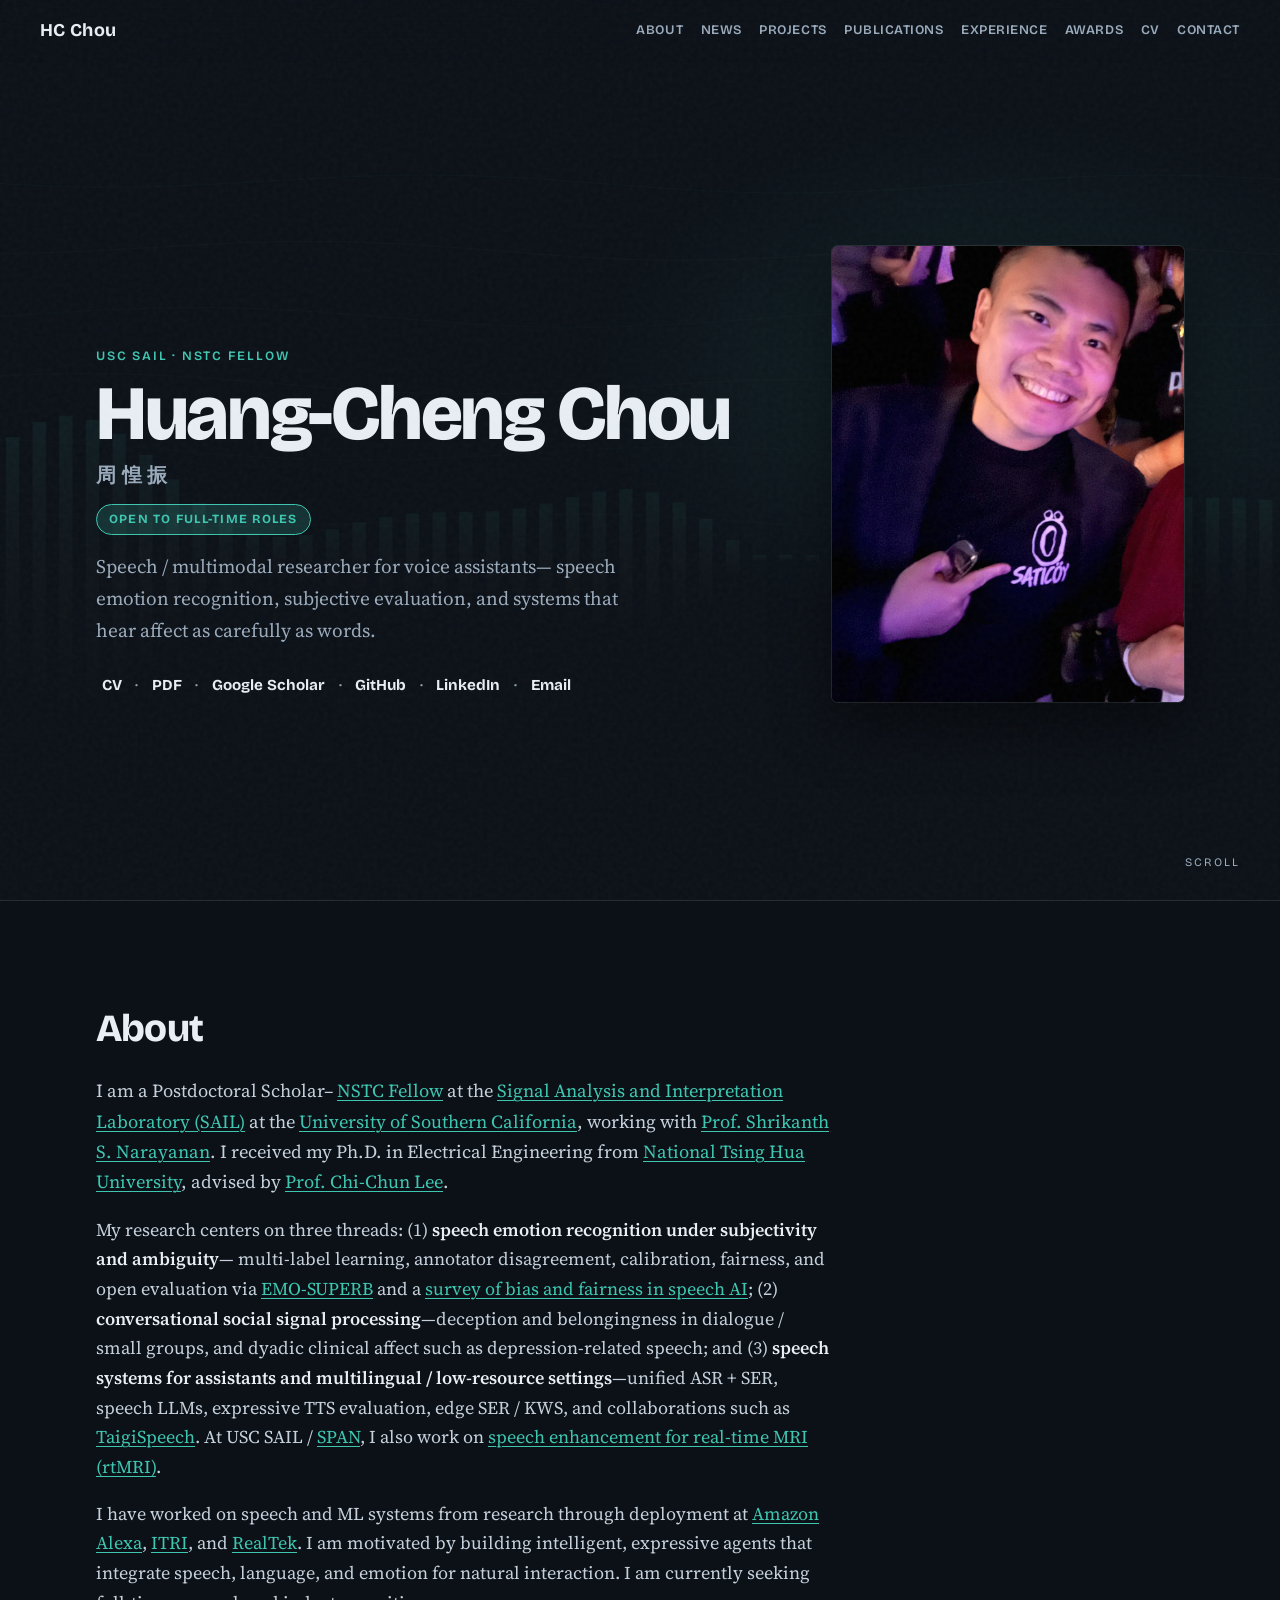
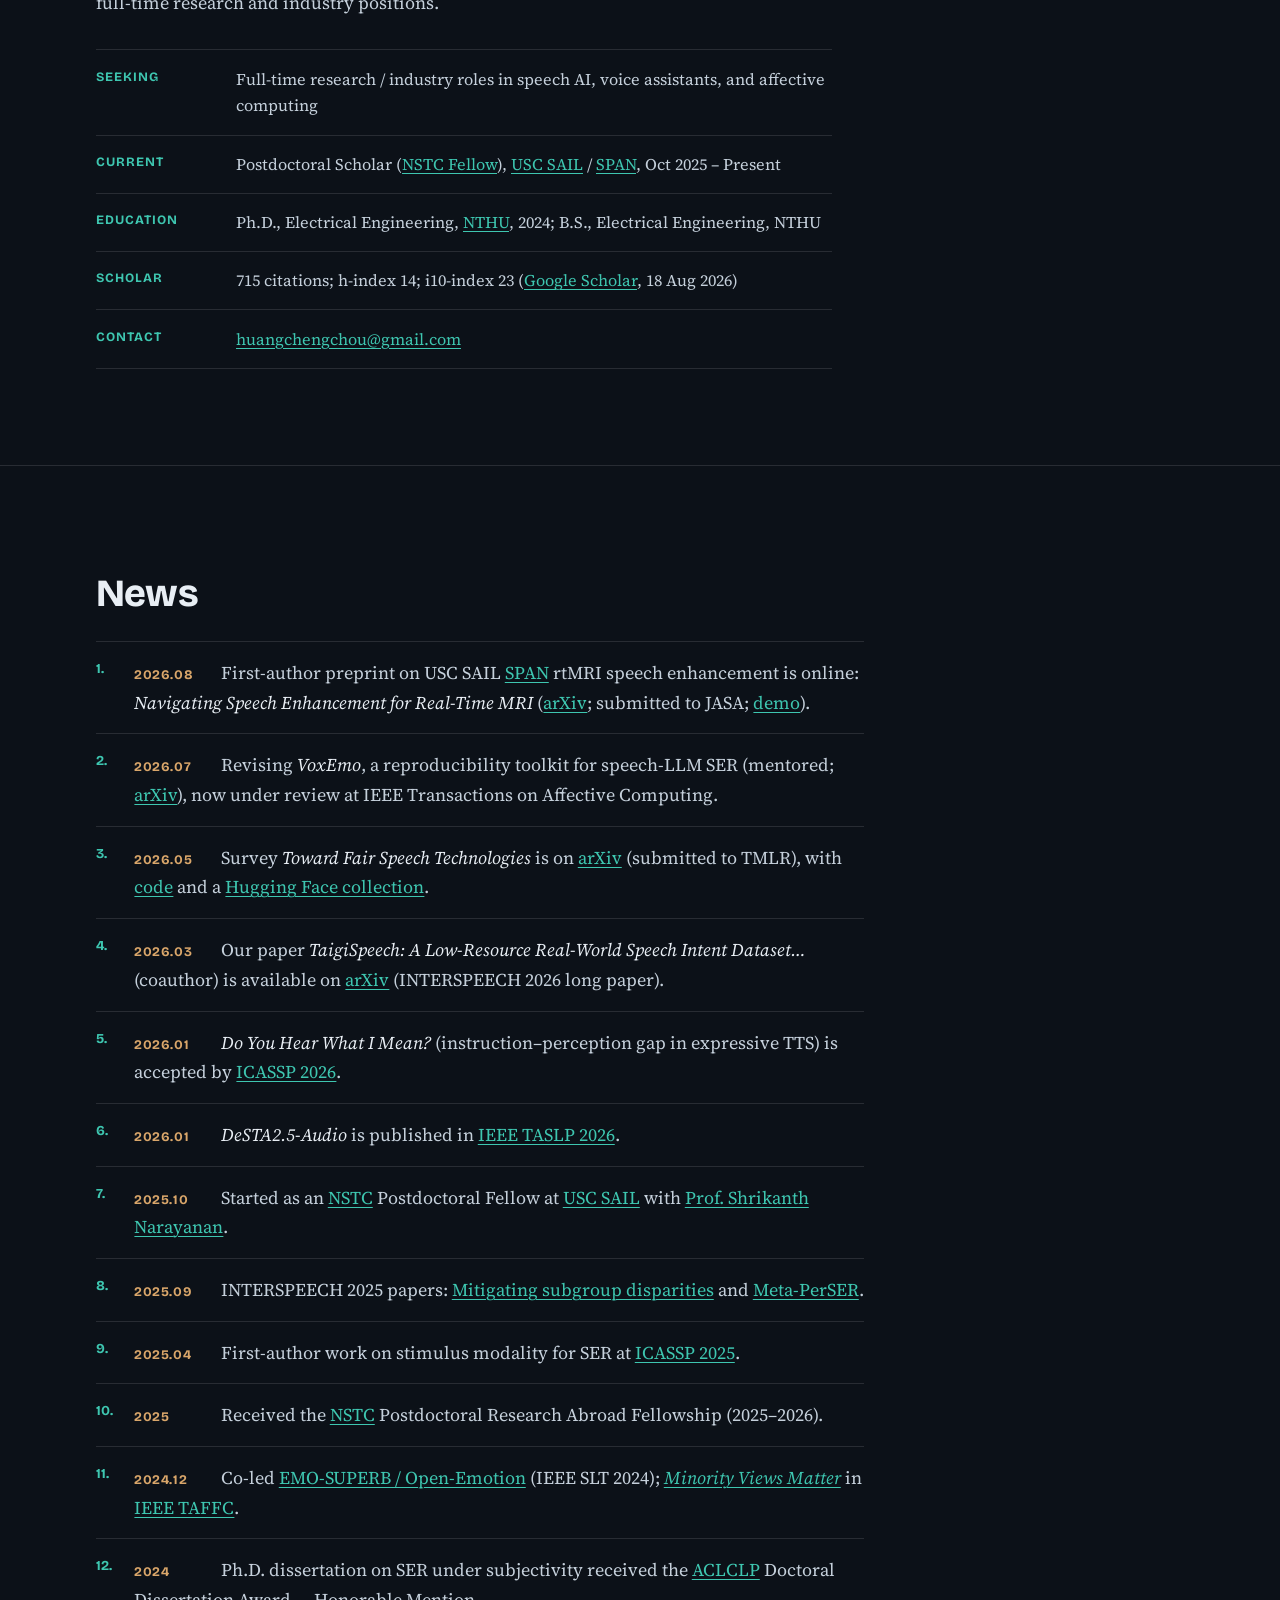
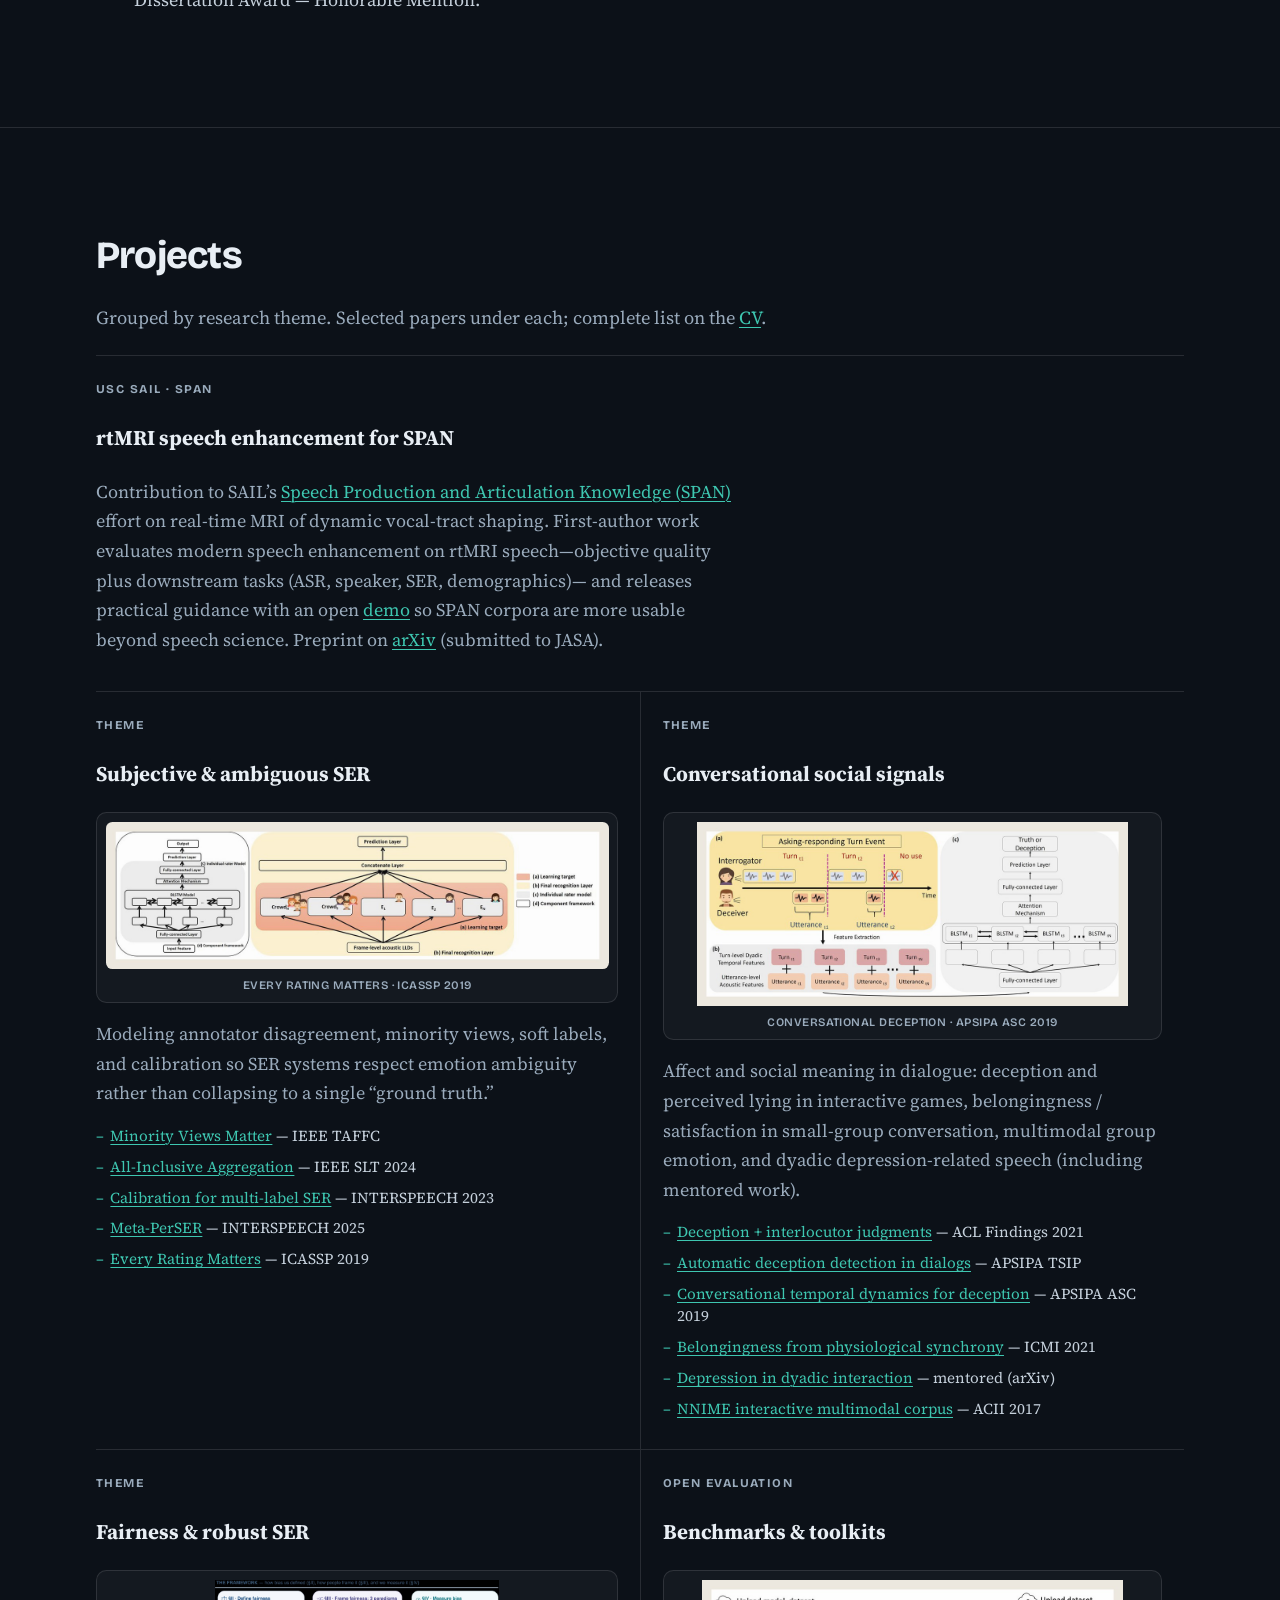
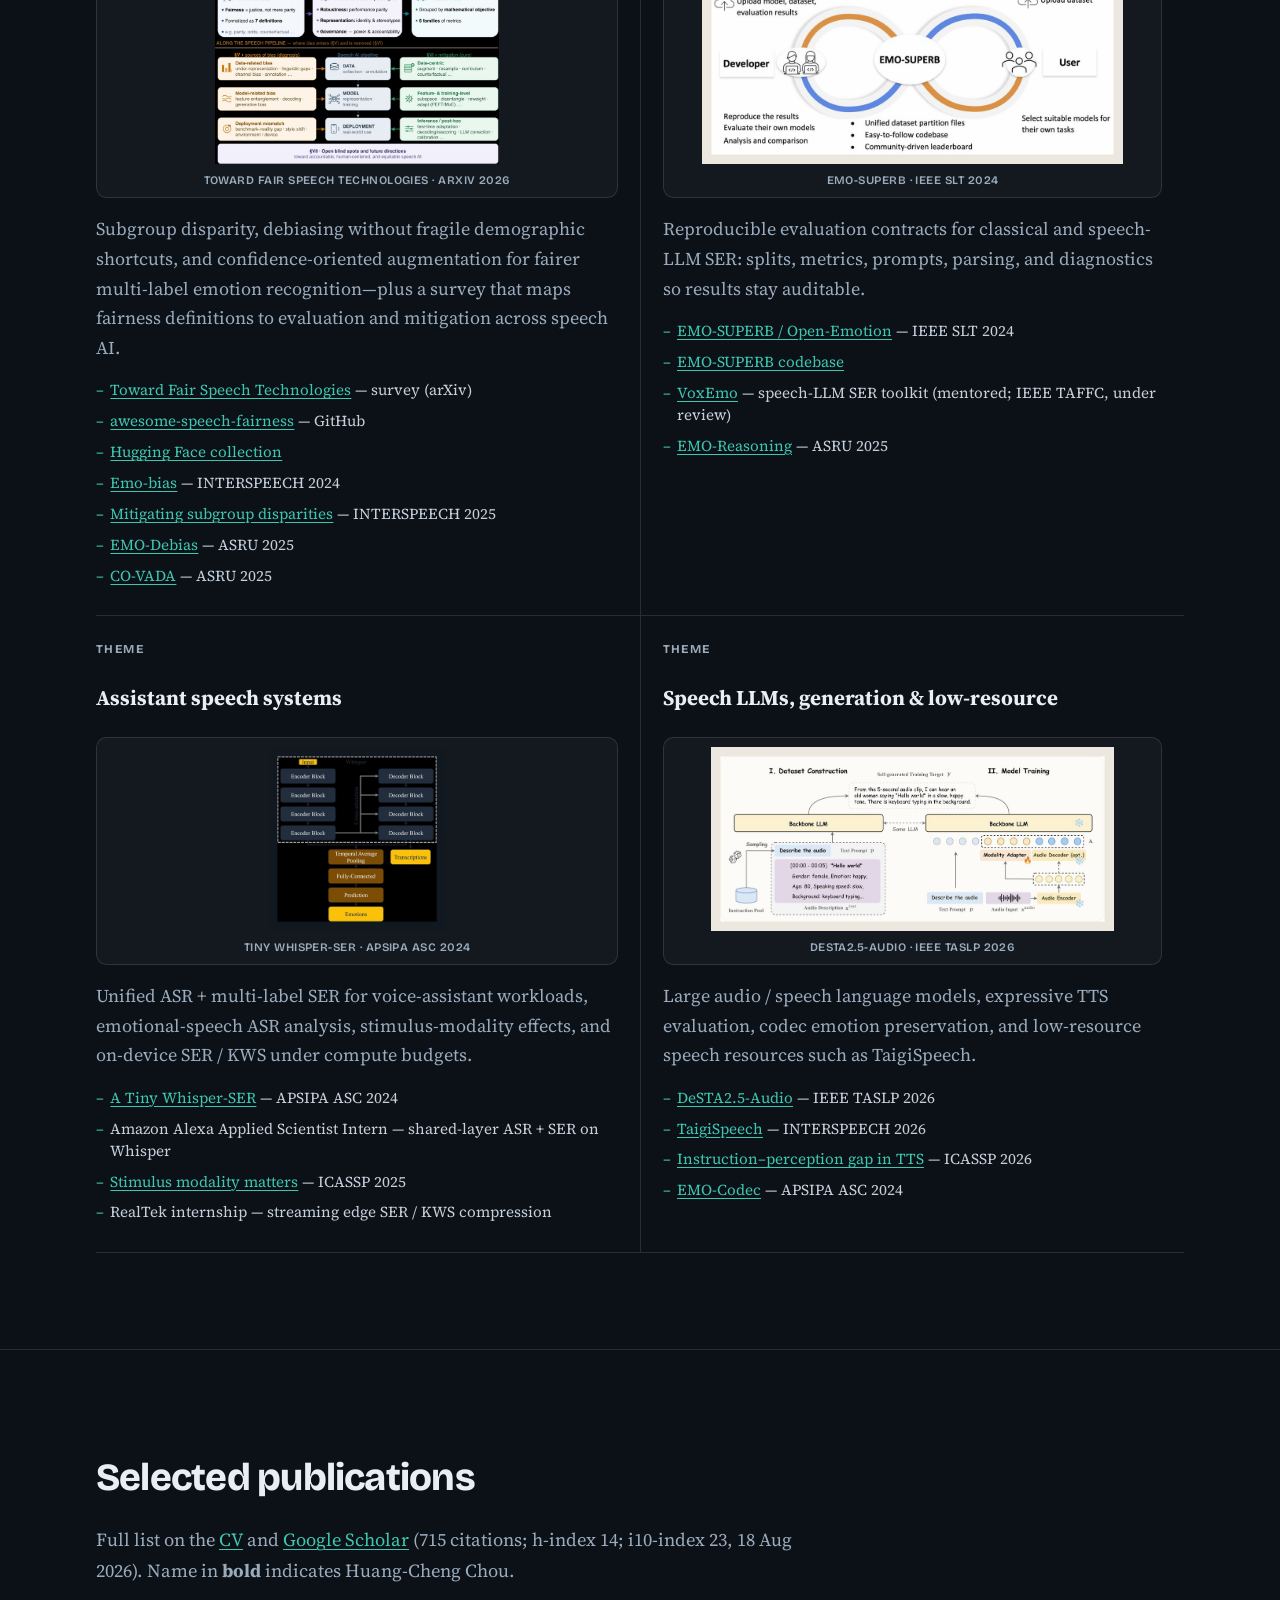
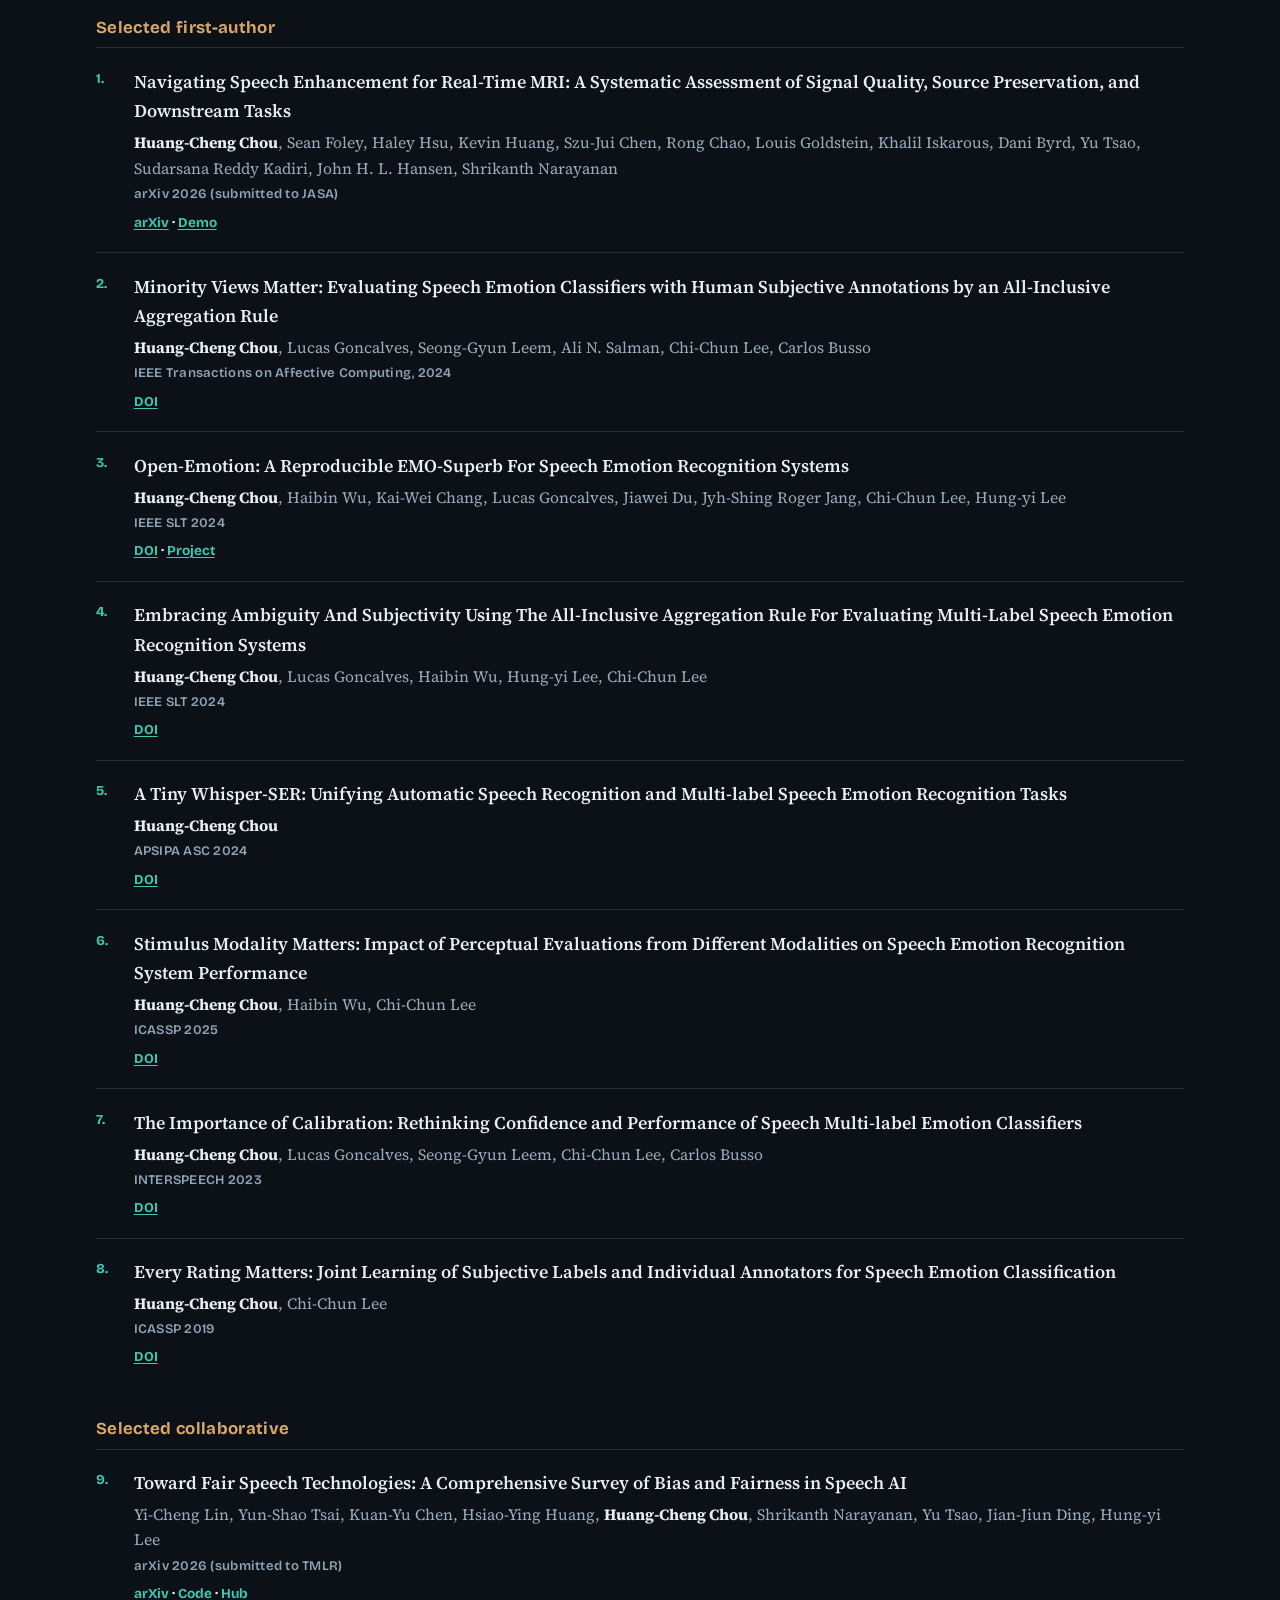
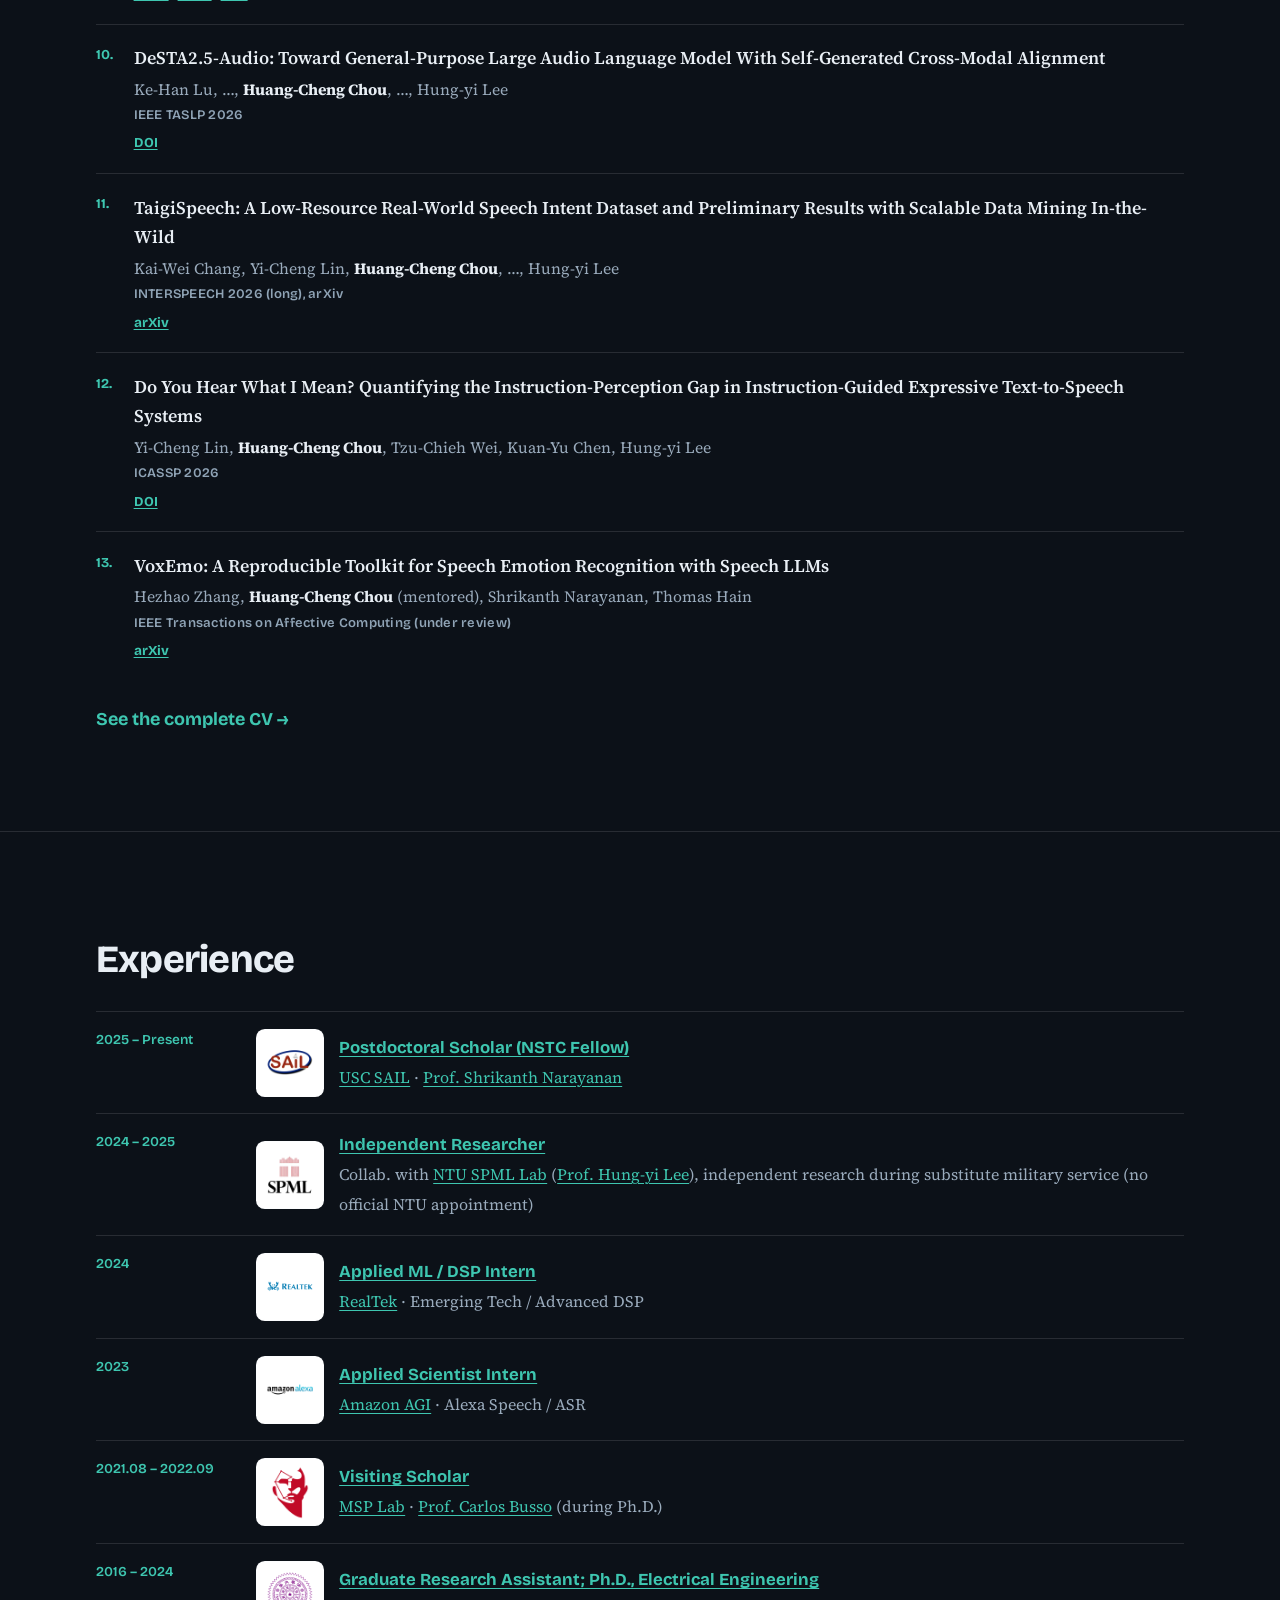
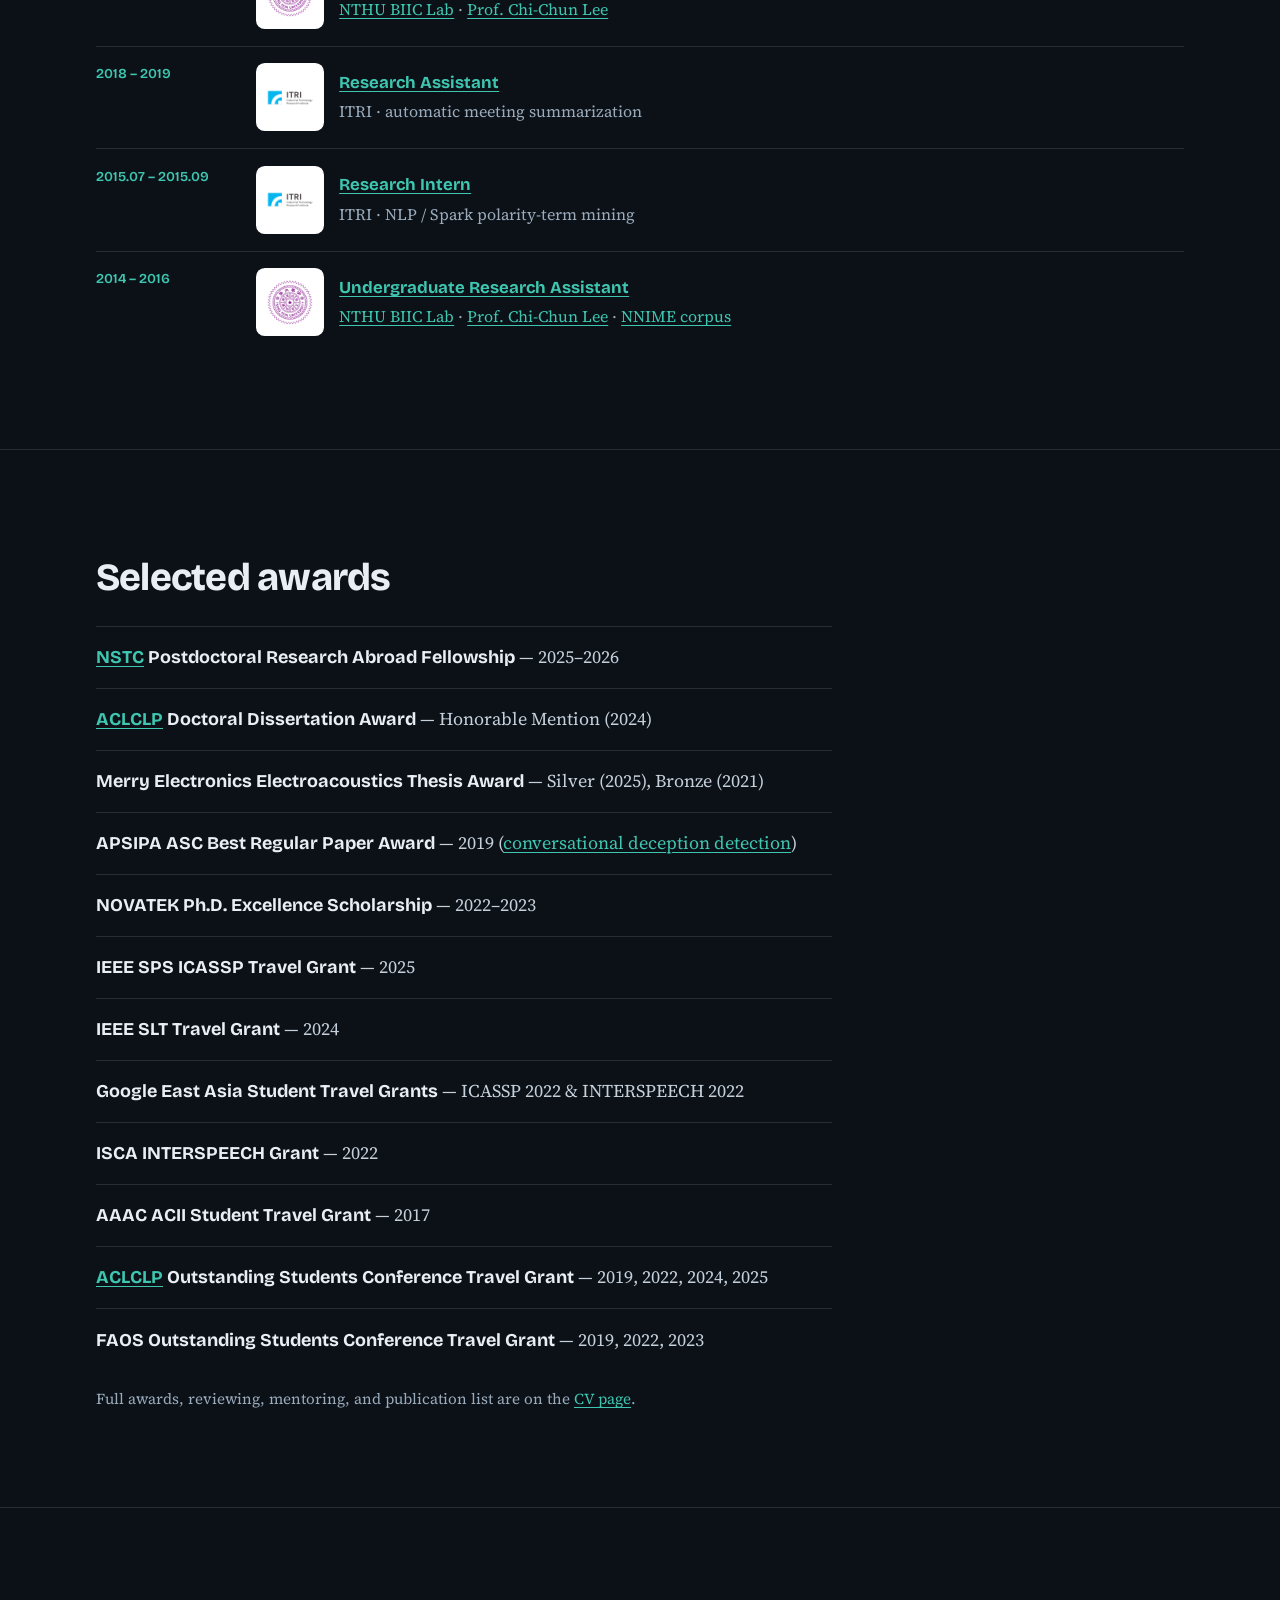
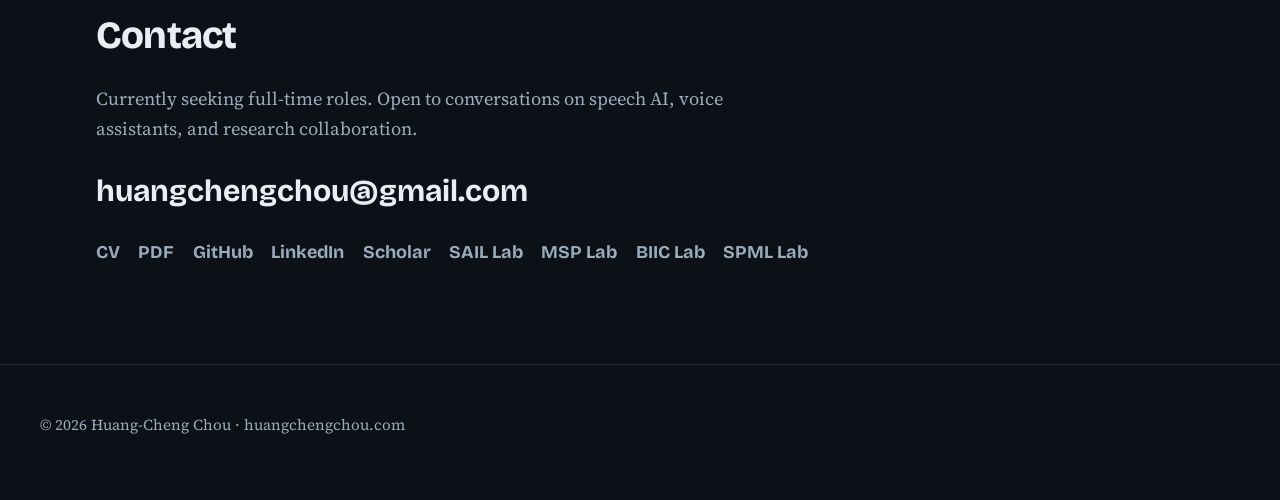
==== commit 51cfc993: "Mark that I am open to full-time roles. Make the seeking status visible on the homepage, CV, and dow" ====
--- a/index.html
+++ b/index.html
@@ -4,11 +4,11 @@
   <meta charset="UTF-8" />
   <meta name="viewport" content="width=device-width, initial-scale=1" />
   <title>Huang-Cheng Chou | Speech & Behavioral Signal Processing</title>
-  <meta name="description" content="Postdoctoral Scholar–NSTC Fellow at USC SAIL. Speech emotion recognition, subjective evaluation, multilingual speech, and voice-assistant AI." />
+  <meta name="description" content="Postdoctoral Scholar–NSTC Fellow at USC SAIL. Open to full-time roles in speech emotion recognition, subjective evaluation, multilingual speech, and voice-assistant AI." />
   <meta name="author" content="Huang-Cheng Chou" />
   <link rel="canonical" href="https://huangchengchou.com/" />
   <meta property="og:title" content="Huang-Cheng Chou" />
-  <meta property="og:description" content="Speech emotion recognition, multimodal understanding, and voice-assistant AI at USC SAIL." />
+  <meta property="og:description" content="Open to full-time roles. Speech emotion recognition, multimodal understanding, and voice-assistant AI at USC SAIL." />
   <meta property="og:url" content="https://huangchengchou.com/" />
   <meta property="og:type" content="website" />
   <meta property="og:image" content="https://huangchengchou.com/assets/portrait.jpg" />
@@ -44,6 +44,7 @@
           <p class="eyebrow">USC SAIL · NSTC Fellow</p>
           <h1 class="brand">Huang-Cheng Chou</h1>
           <p class="brand-zh" lang="zh-Hant">周惶振</p>
+          <p class="open-role">Open to full-time roles</p>
           <p class="lede">
             Speech / multimodal researcher for voice assistants—
             speech emotion recognition, subjective evaluation, and systems that hear affect as carefully as words.
@@ -115,9 +116,14 @@
           <a href="https://www.itri.org.tw/" target="_blank" rel="noopener">ITRI</a>, and
           <a href="https://www.realtek.com/" target="_blank" rel="noopener">RealTek</a>.
           I am motivated by building intelligent, expressive agents that integrate speech, language, and emotion for natural interaction.
+          I am currently seeking full-time research and industry positions.
         </p>
 
         <dl class="meta-list">
+          <div>
+            <dt>Seeking</dt>
+            <dd>Full-time research / industry roles in speech AI, voice assistants, and affective computing</dd>
+          </div>
           <div>
             <dt>Current</dt>
             <dd>Postdoctoral Scholar (<a href="https://www.nstc.gov.tw/?l=en" target="_blank" rel="noopener">NSTC Fellow</a>), <a href="https://sail.usc.edu/" target="_blank" rel="noopener">USC SAIL</a> / <a href="https://sail.usc.edu/span/" target="_blank" rel="noopener">SPAN</a>, Oct 2025 – Present</dd>
@@ -619,7 +625,7 @@
     <section id="contact" class="section contact">
       <div class="section-inner">
         <h2>Contact</h2>
-        <p class="section-lead">Open to conversations on speech AI, voice assistants, and research collaboration.</p>
+        <p class="section-lead">Currently seeking full-time roles. Open to conversations on speech AI, voice assistants, and research collaboration.</p>
         <p class="contact-email">
           <a href="mailto:huangchengchou@gmail.com">huangchengchou@gmail.com</a>
         </p>
--- a/styles.css
+++ b/styles.css
@@ -170,7 +170,22 @@
   font-size: clamp(1rem, 2.2vw, 1.25rem);
   letter-spacing: 0.28em;
   color: var(--muted);
-  margin: 0.45rem 0 1rem;
+  margin: 0.45rem 0 0.65rem;
+}
+
+.open-role {
+  display: inline-block;
+  margin: 0 0 1rem;
+  padding: 0.28rem 0.75rem;
+  border: 1px solid var(--accent);
+  border-radius: 999px;
+  background: var(--accent-dim);
+  font-family: var(--display);
+  font-size: 0.78rem;
+  font-weight: 700;
+  letter-spacing: 0.1em;
+  text-transform: uppercase;
+  color: var(--accent);
 }
 
 .lede {
@@ -1080,9 +1095,15 @@
   .eyebrow,
   .lede,
   .brand-zh,
+  .open-role,
   .link-row a,
   .link-row span {
     color: #111 !important;
+  }
+
+  .open-role {
+    border-color: #111 !important;
+    background: #f4f4f4 !important;
   }
 
   .brand {
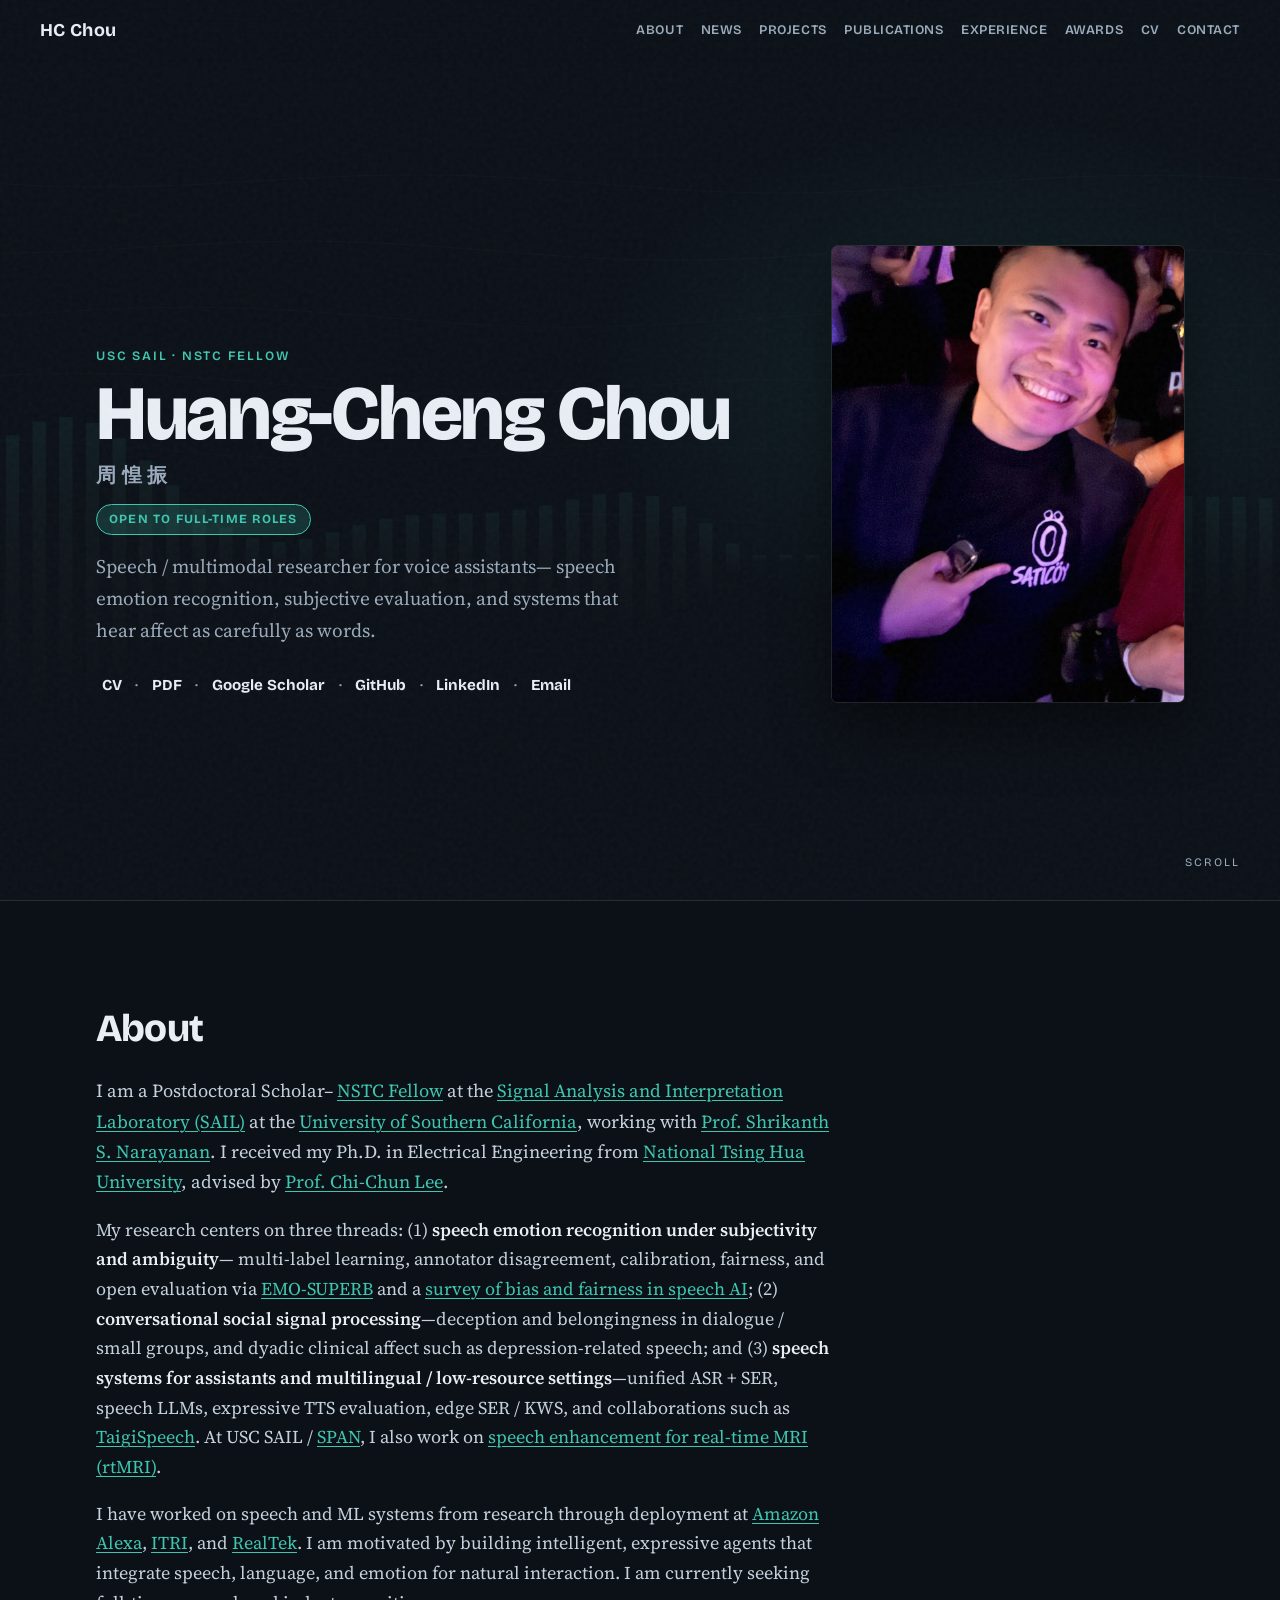
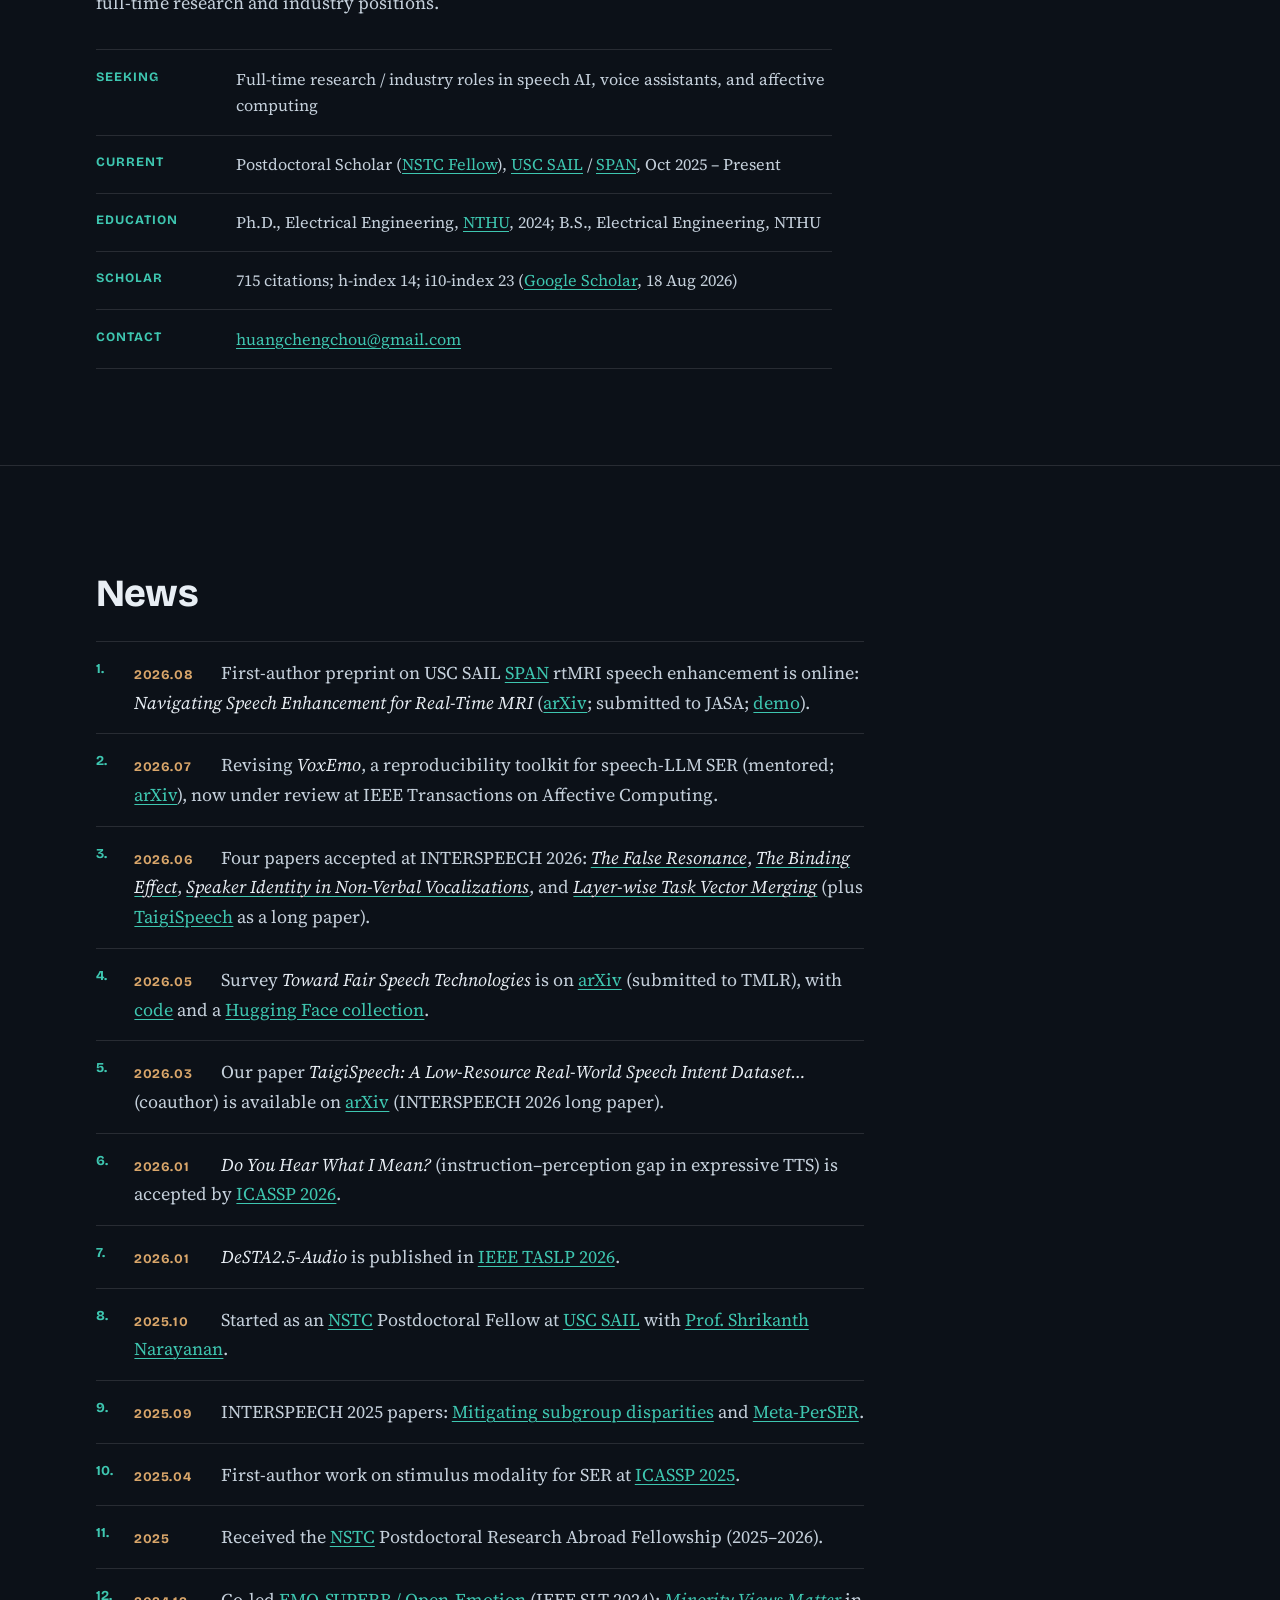
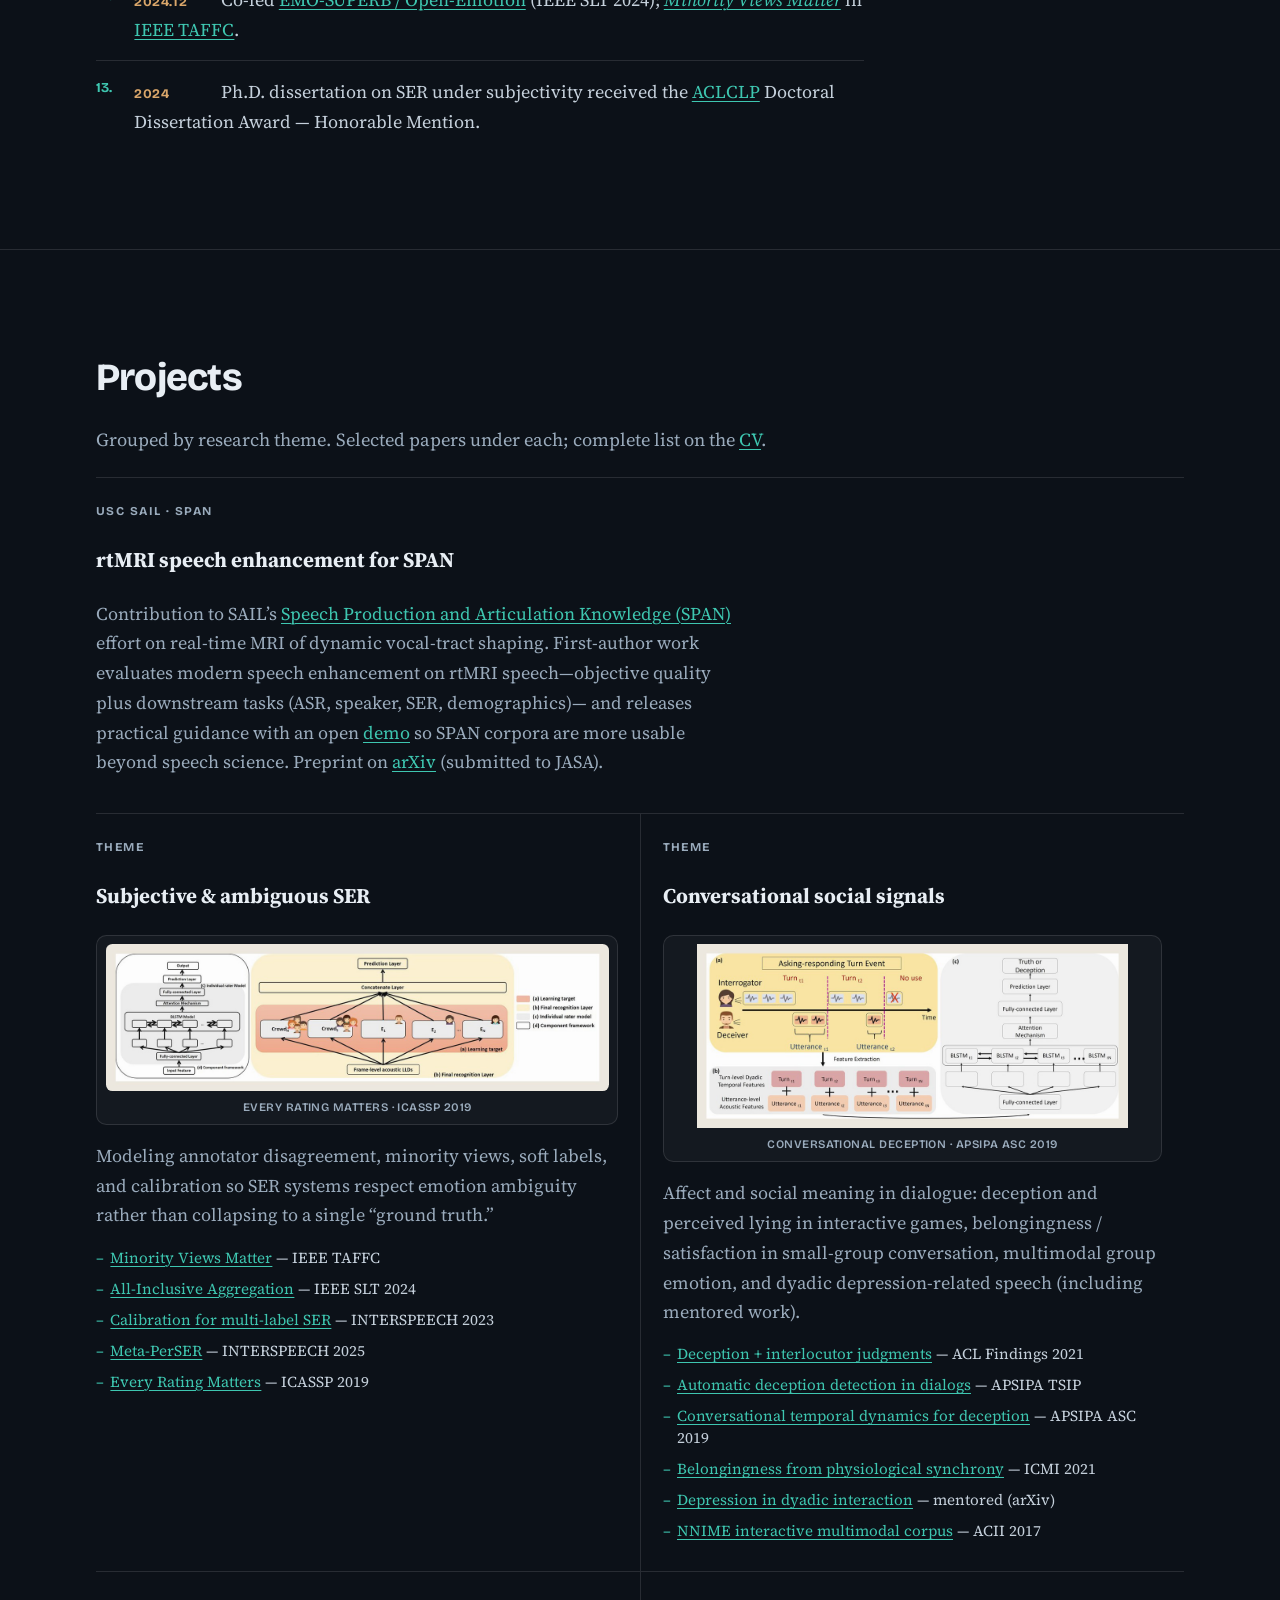
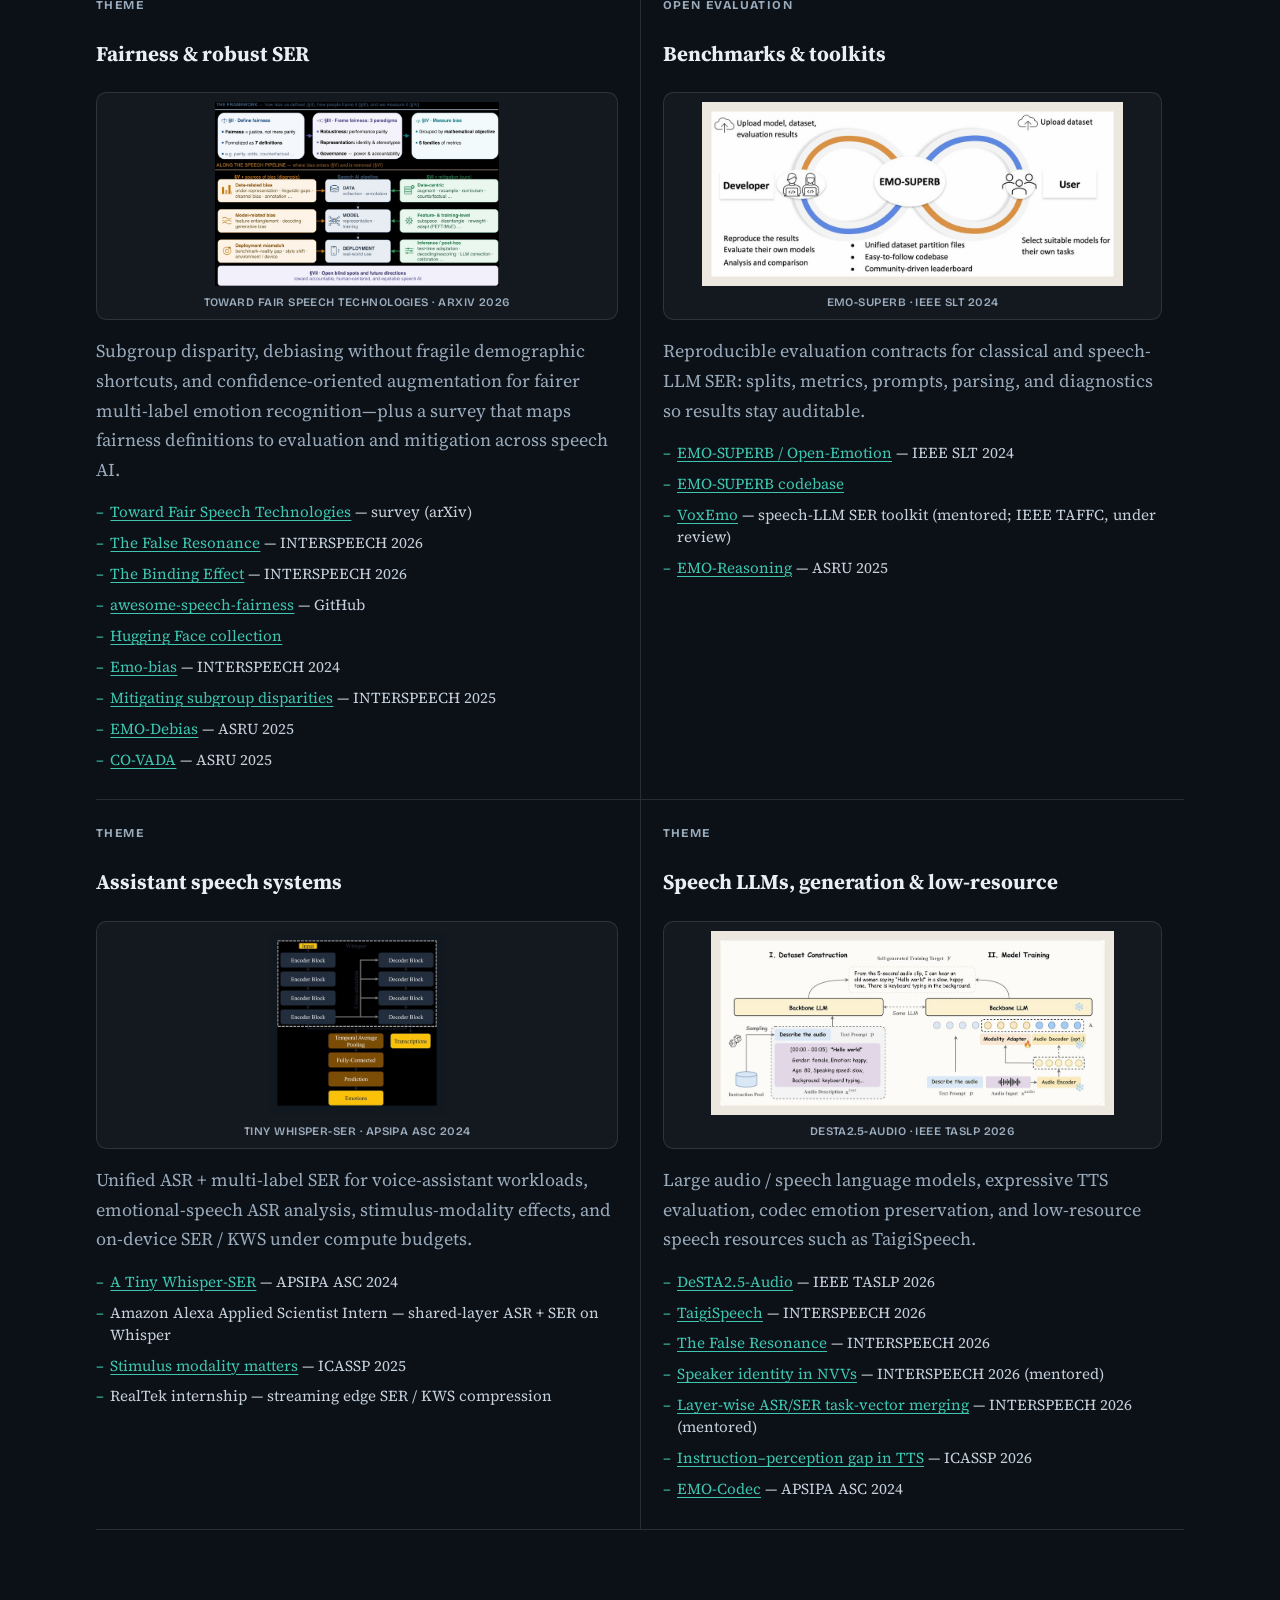
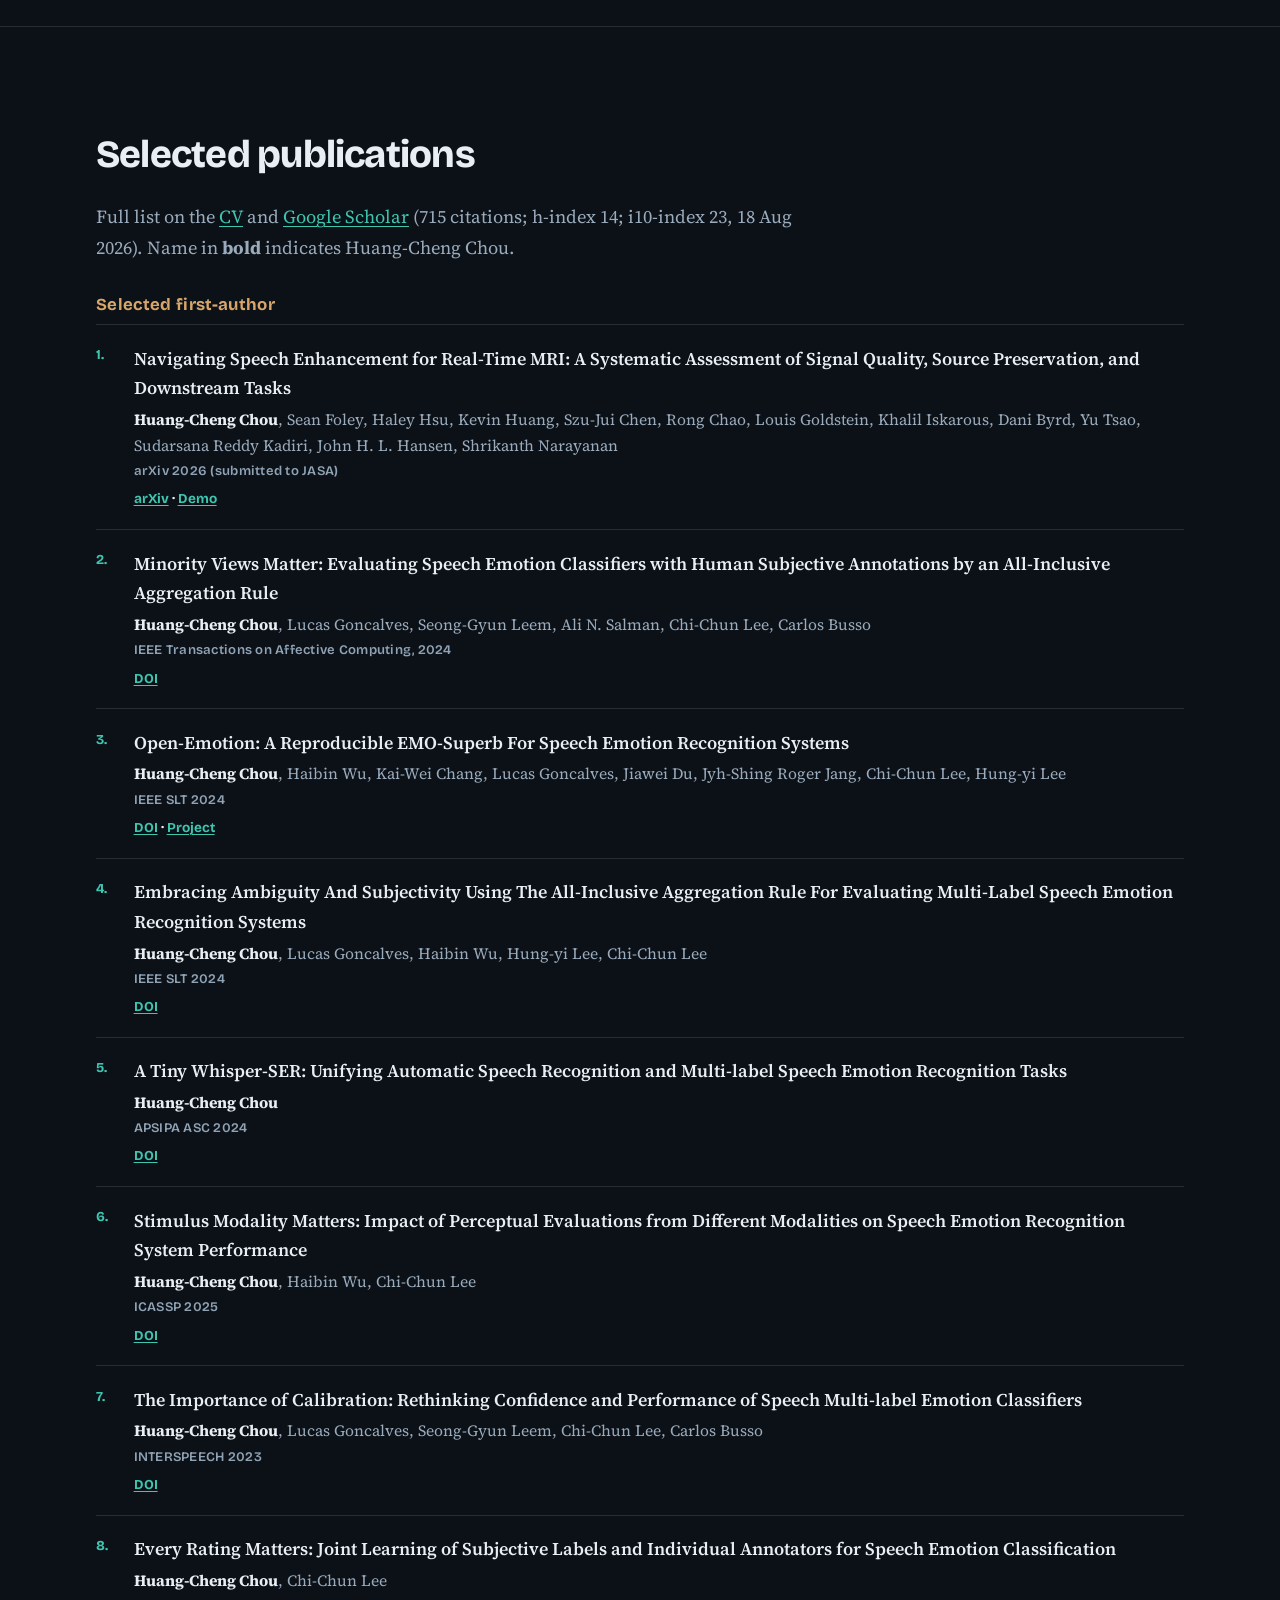
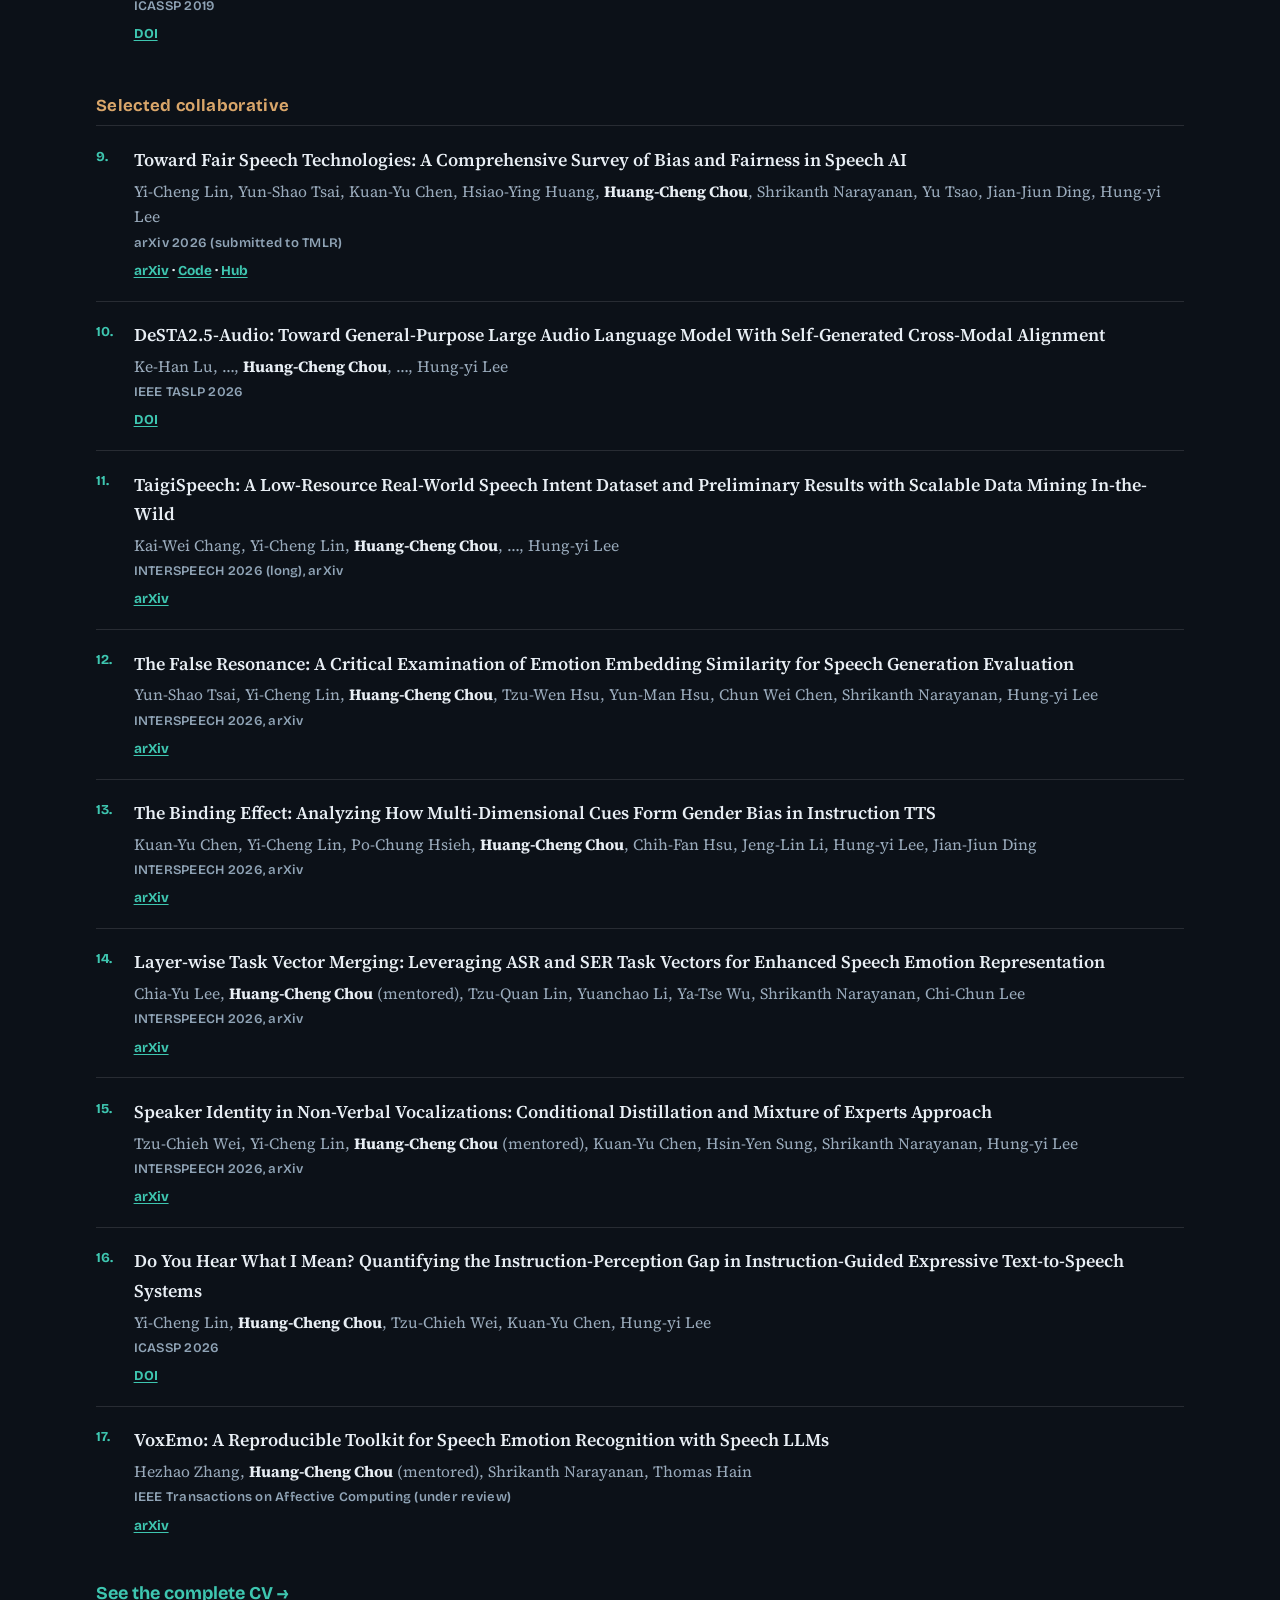
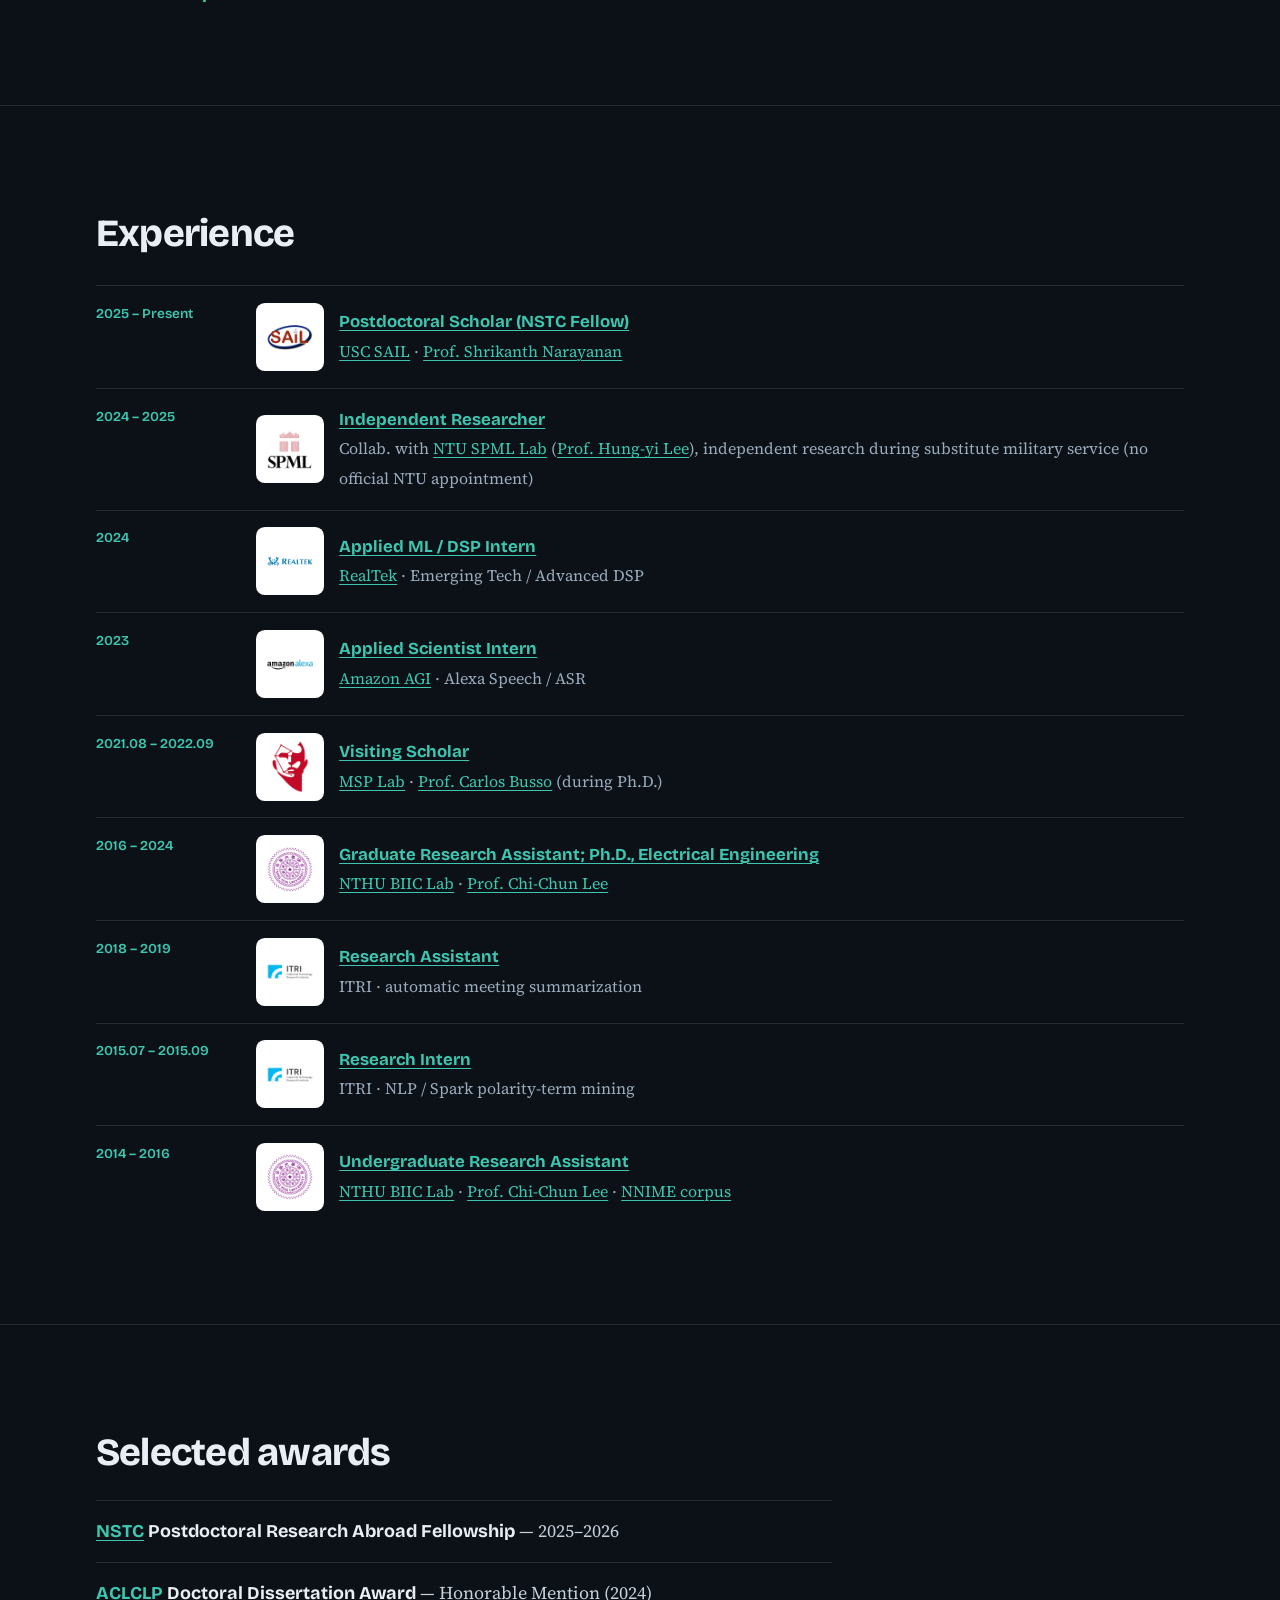
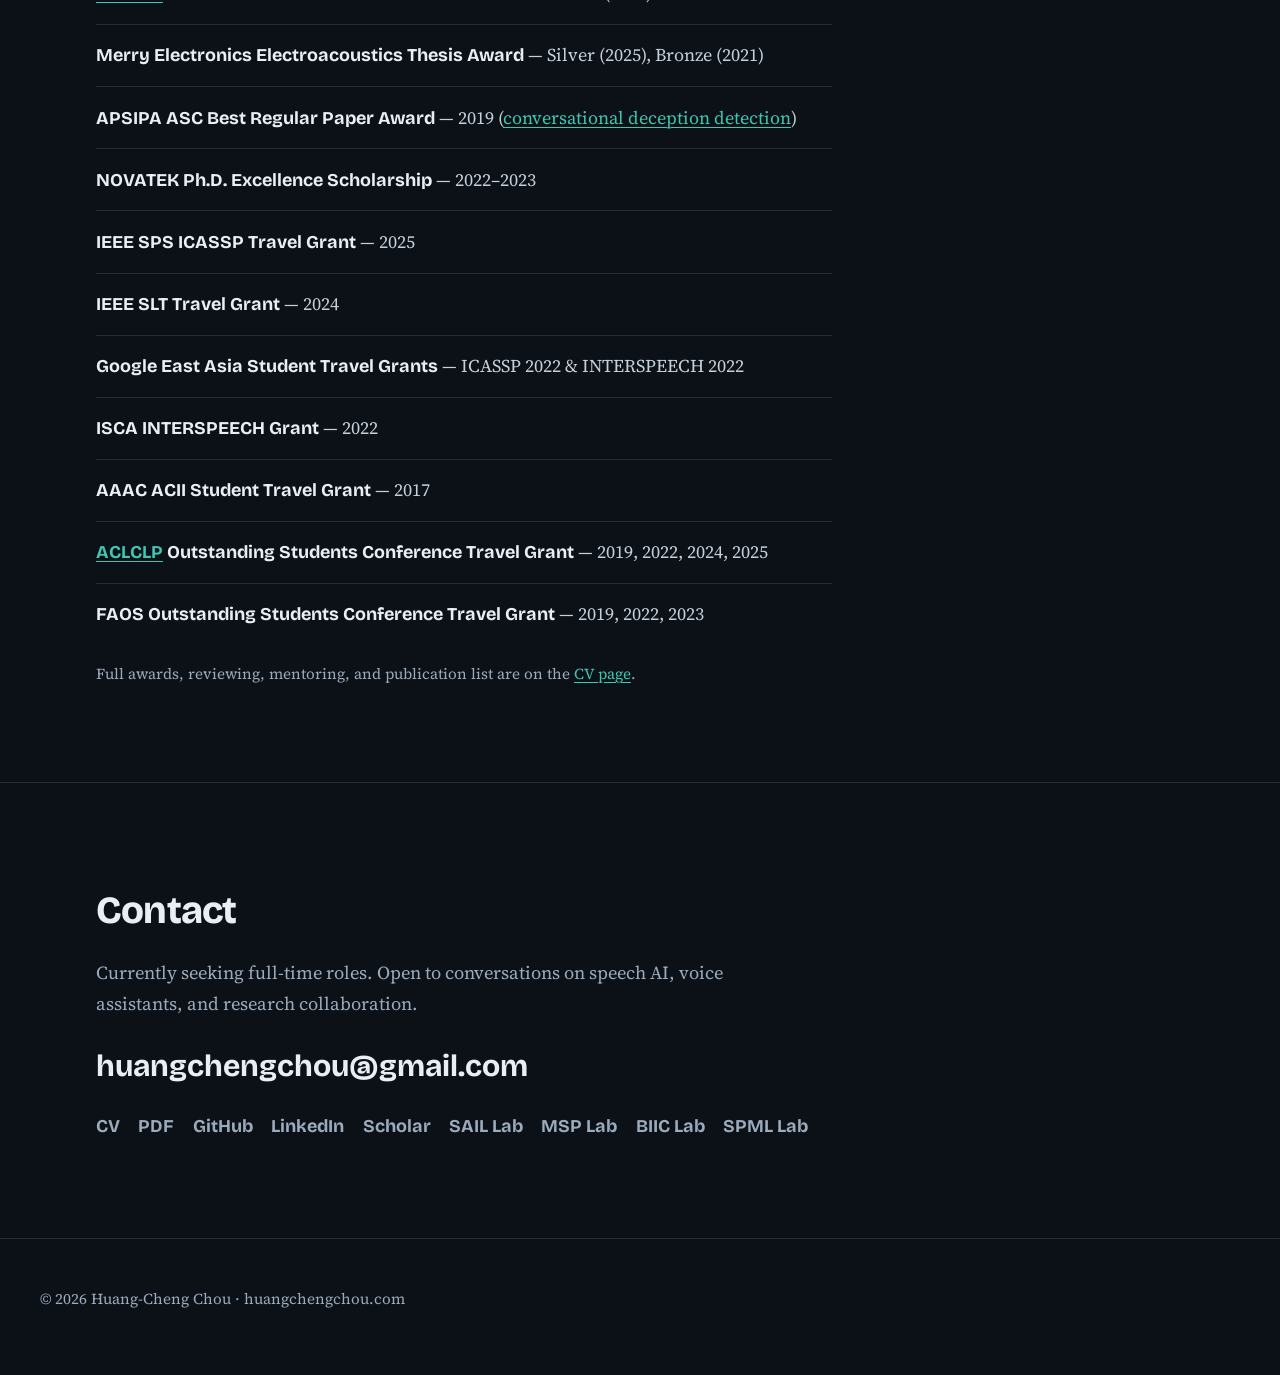
==== commit bf6e75bb: "List four additional INTERSPEECH 2026 accepts. Update camera-ready titles and venues on the CV, home" ====
--- a/index.html
+++ b/index.html
@@ -165,6 +165,18 @@
             now under review at IEEE Transactions on Affective Computing.
           </li>
           <li>
+            <time datetime="2026-06" class="news-date">2026.06</time>
+            Four papers accepted at INTERSPEECH 2026:
+            <a href="https://arxiv.org/abs/2604.26347" target="_blank" rel="noopener"><em>The False Resonance</em></a>,
+            <a href="https://arxiv.org/abs/2603.20743" target="_blank" rel="noopener"><em>The Binding Effect</em></a>,
+            <a href="https://arxiv.org/abs/2606.21215" target="_blank" rel="noopener"><em>Speaker Identity in Non-Verbal Vocalizations</em></a>,
+            and
+            <a href="https://arxiv.org/abs/2603.25041" target="_blank" rel="noopener"><em>Layer-wise Task Vector Merging</em></a>
+            (plus
+            <a href="https://arxiv.org/abs/2603.21478" target="_blank" rel="noopener">TaigiSpeech</a>
+            as a long paper).
+          </li>
+          <li>
             <time datetime="2026-05" class="news-date">2026.05</time>
             Survey
             <em>Toward Fair Speech Technologies</em>
@@ -322,6 +334,8 @@
             </p>
             <ul class="project-pubs">
               <li><a href="https://arxiv.org/abs/2605.01597" target="_blank" rel="noopener">Toward Fair Speech Technologies</a> — survey (arXiv)</li>
+              <li><a href="https://arxiv.org/abs/2604.26347" target="_blank" rel="noopener">The False Resonance</a> — INTERSPEECH 2026</li>
+              <li><a href="https://arxiv.org/abs/2603.20743" target="_blank" rel="noopener">The Binding Effect</a> — INTERSPEECH 2026</li>
               <li><a href="https://github.com/dlion168/awesome-speech-fairness" target="_blank" rel="noopener">awesome-speech-fairness</a> — GitHub</li>
               <li><a href="https://huggingface.co/collections/dlion168/awesome-speech-fairness" target="_blank" rel="noopener">Hugging Face collection</a></li>
               <li><a href="https://doi.org/10.21437/Interspeech.2024-1073" target="_blank" rel="noopener">Emo-bias</a> — INTERSPEECH 2024</li>
@@ -383,6 +397,9 @@
             <ul class="project-pubs">
               <li><a href="https://doi.org/10.1109/TASLPRO.2026.3675792" target="_blank" rel="noopener">DeSTA2.5-Audio</a> — IEEE TASLP 2026</li>
               <li><a href="https://arxiv.org/abs/2603.21478" target="_blank" rel="noopener">TaigiSpeech</a> — INTERSPEECH 2026</li>
+              <li><a href="https://arxiv.org/abs/2604.26347" target="_blank" rel="noopener">The False Resonance</a> — INTERSPEECH 2026</li>
+              <li><a href="https://arxiv.org/abs/2606.21215" target="_blank" rel="noopener">Speaker identity in NVVs</a> — INTERSPEECH 2026 (mentored)</li>
+              <li><a href="https://arxiv.org/abs/2603.25041" target="_blank" rel="noopener">Layer-wise ASR/SER task-vector merging</a> — INTERSPEECH 2026 (mentored)</li>
               <li><a href="https://doi.org/10.1109/ICASSP55912.2026.11462935" target="_blank" rel="noopener">Instruction–perception gap in TTS</a> — ICASSP 2026</li>
               <li><a href="https://doi.org/10.1109/APSIPAASC63619.2025.10849259" target="_blank" rel="noopener">EMO-Codec</a> — APSIPA ASC 2024</li>
             </ul>
@@ -484,6 +501,30 @@
             <span class="pub-authors">Kai-Wei Chang, Yi-Cheng Lin, <strong>Huang-Cheng Chou</strong>, …, Hung-yi Lee</span>
             <span class="pub-venue">INTERSPEECH 2026 (long), arXiv</span>
             <span class="pub-links"><a href="https://arxiv.org/abs/2603.21478" target="_blank" rel="noopener">arXiv</a></span>
+          </li>
+          <li>
+            <span class="pub-title"><a href="https://arxiv.org/abs/2604.26347" target="_blank" rel="noopener">The False Resonance: A Critical Examination of Emotion Embedding Similarity for Speech Generation Evaluation</a></span>
+            <span class="pub-authors">Yun-Shao Tsai, Yi-Cheng Lin, <strong>Huang-Cheng Chou</strong>, Tzu-Wen Hsu, Yun-Man Hsu, Chun Wei Chen, Shrikanth Narayanan, Hung-yi Lee</span>
+            <span class="pub-venue">INTERSPEECH 2026, arXiv</span>
+            <span class="pub-links"><a href="https://arxiv.org/abs/2604.26347" target="_blank" rel="noopener">arXiv</a></span>
+          </li>
+          <li>
+            <span class="pub-title"><a href="https://arxiv.org/abs/2603.20743" target="_blank" rel="noopener">The Binding Effect: Analyzing How Multi-Dimensional Cues Form Gender Bias in Instruction TTS</a></span>
+            <span class="pub-authors">Kuan-Yu Chen, Yi-Cheng Lin, Po-Chung Hsieh, <strong>Huang-Cheng Chou</strong>, Chih-Fan Hsu, Jeng-Lin Li, Hung-yi Lee, Jian-Jiun Ding</span>
+            <span class="pub-venue">INTERSPEECH 2026, arXiv</span>
+            <span class="pub-links"><a href="https://arxiv.org/abs/2603.20743" target="_blank" rel="noopener">arXiv</a></span>
+          </li>
+          <li>
+            <span class="pub-title"><a href="https://arxiv.org/abs/2603.25041" target="_blank" rel="noopener">Layer-wise Task Vector Merging: Leveraging ASR and SER Task Vectors for Enhanced Speech Emotion Representation</a></span>
+            <span class="pub-authors">Chia-Yu Lee, <strong>Huang-Cheng Chou</strong> (mentored), Tzu-Quan Lin, Yuanchao Li, Ya-Tse Wu, Shrikanth Narayanan, Chi-Chun Lee</span>
+            <span class="pub-venue">INTERSPEECH 2026, arXiv</span>
+            <span class="pub-links"><a href="https://arxiv.org/abs/2603.25041" target="_blank" rel="noopener">arXiv</a></span>
+          </li>
+          <li>
+            <span class="pub-title"><a href="https://arxiv.org/abs/2606.21215" target="_blank" rel="noopener">Speaker Identity in Non-Verbal Vocalizations: Conditional Distillation and Mixture of Experts Approach</a></span>
+            <span class="pub-authors">Tzu-Chieh Wei, Yi-Cheng Lin, <strong>Huang-Cheng Chou</strong> (mentored), Kuan-Yu Chen, Hsin-Yen Sung, Shrikanth Narayanan, Hung-yi Lee</span>
+            <span class="pub-venue">INTERSPEECH 2026, arXiv</span>
+            <span class="pub-links"><a href="https://arxiv.org/abs/2606.21215" target="_blank" rel="noopener">arXiv</a></span>
           </li>
           <li>
             <span class="pub-title"><a href="https://doi.org/10.1109/ICASSP55912.2026.11462935" target="_blank" rel="noopener">Do You Hear What I Mean? Quantifying the Instruction-Perception Gap in Instruction-Guided Expressive Text-to-Speech Systems</a></span>
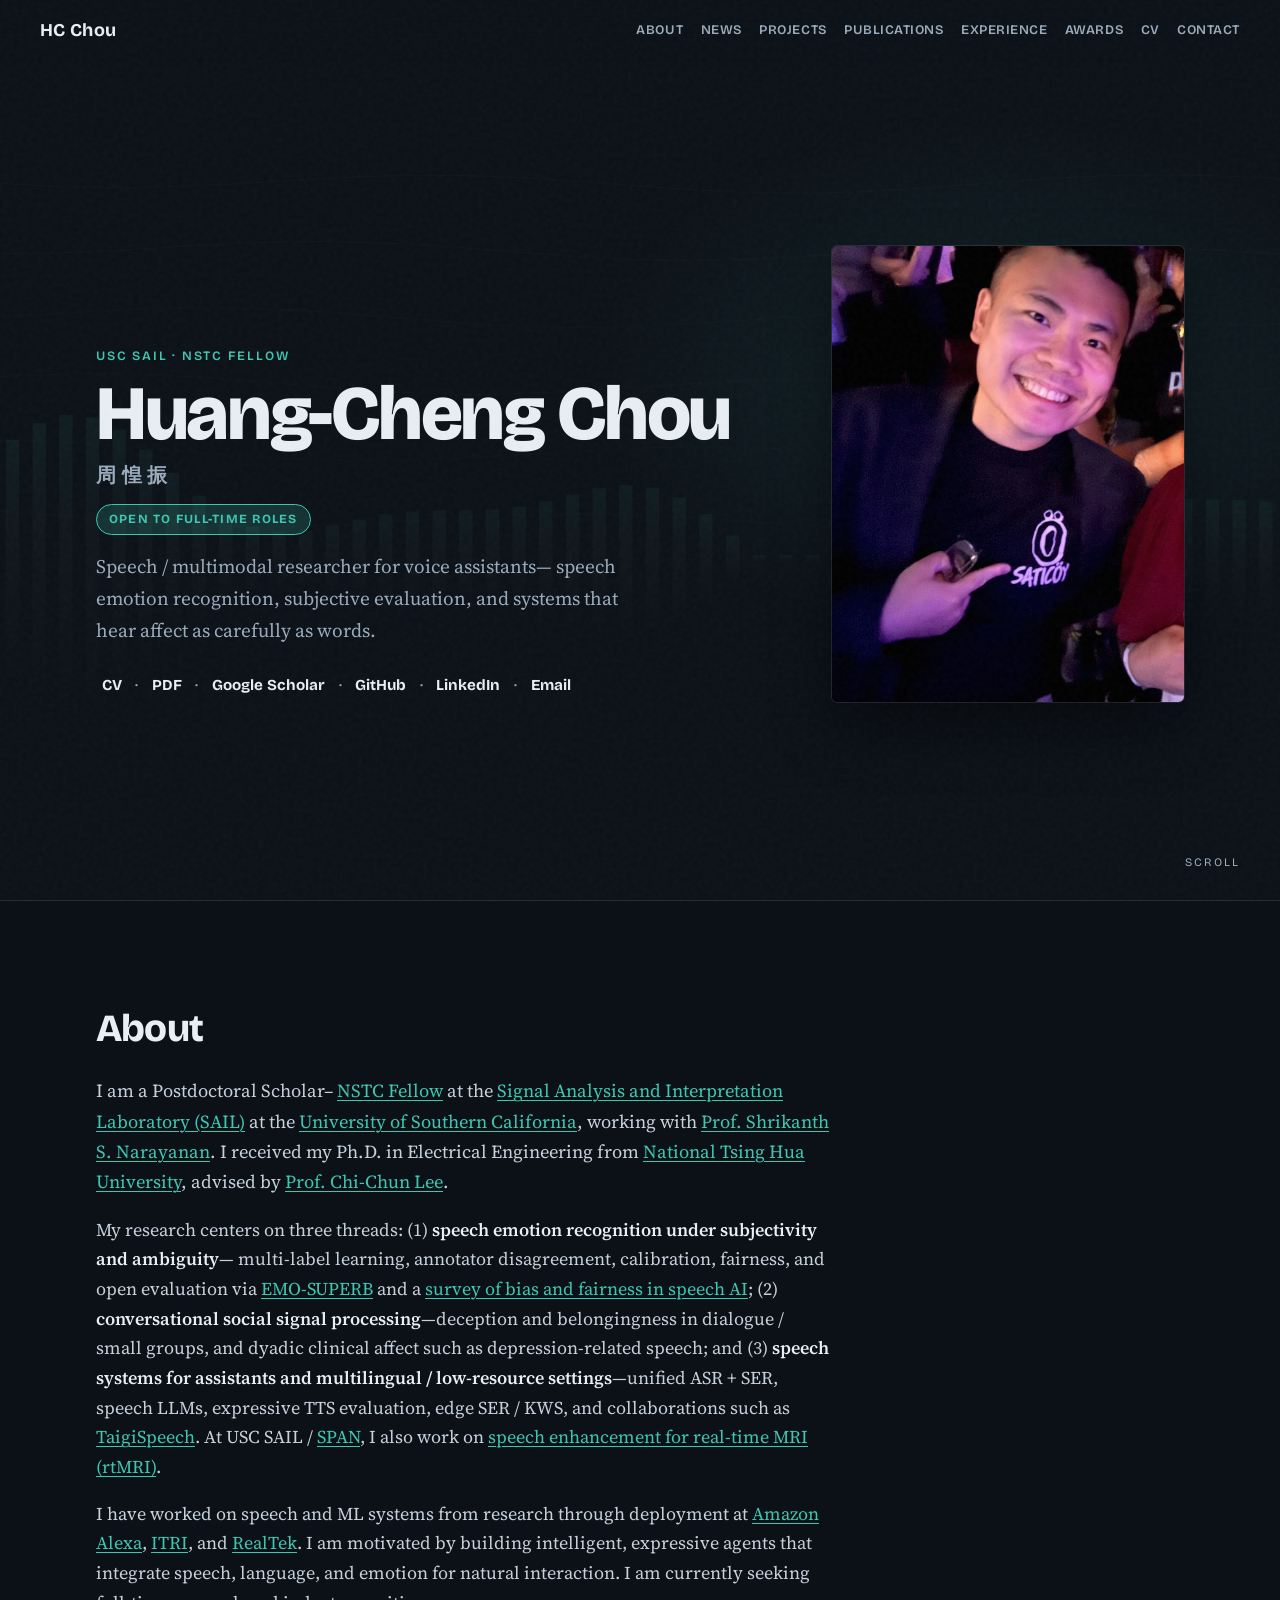
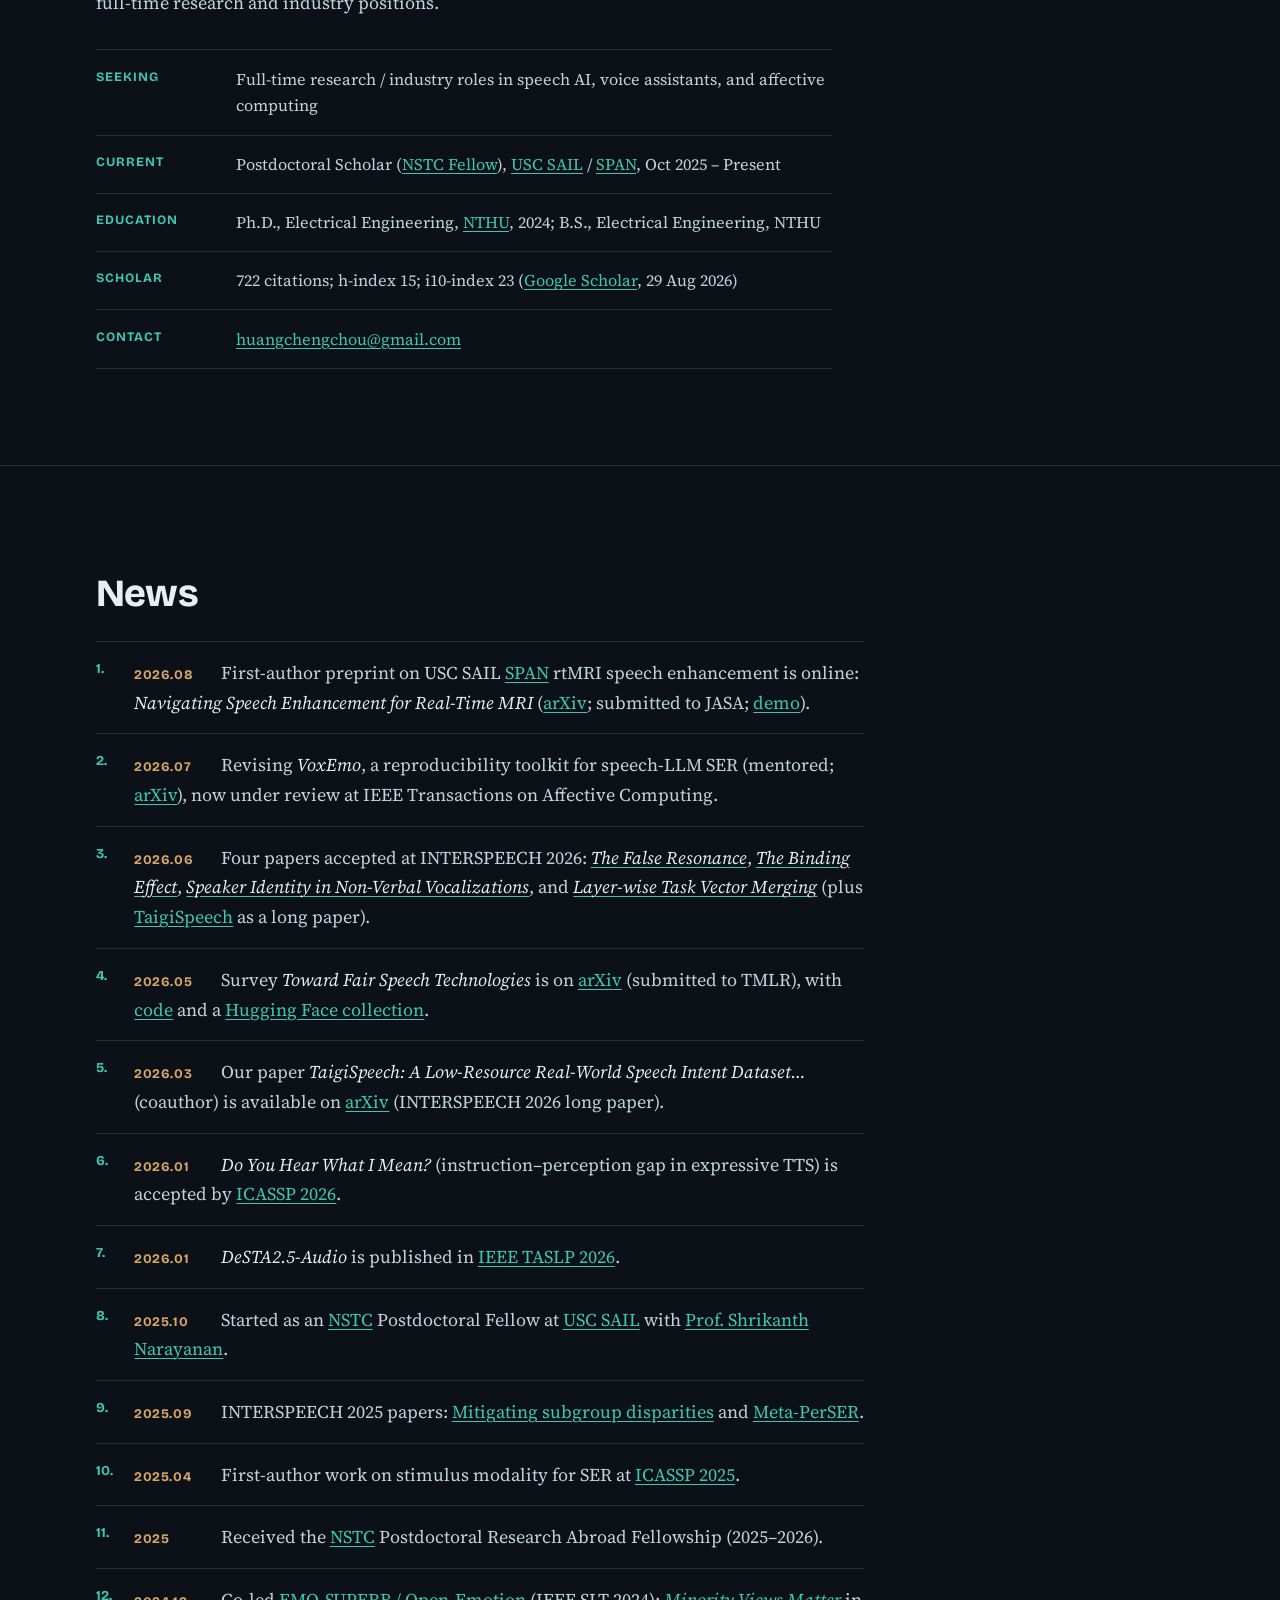
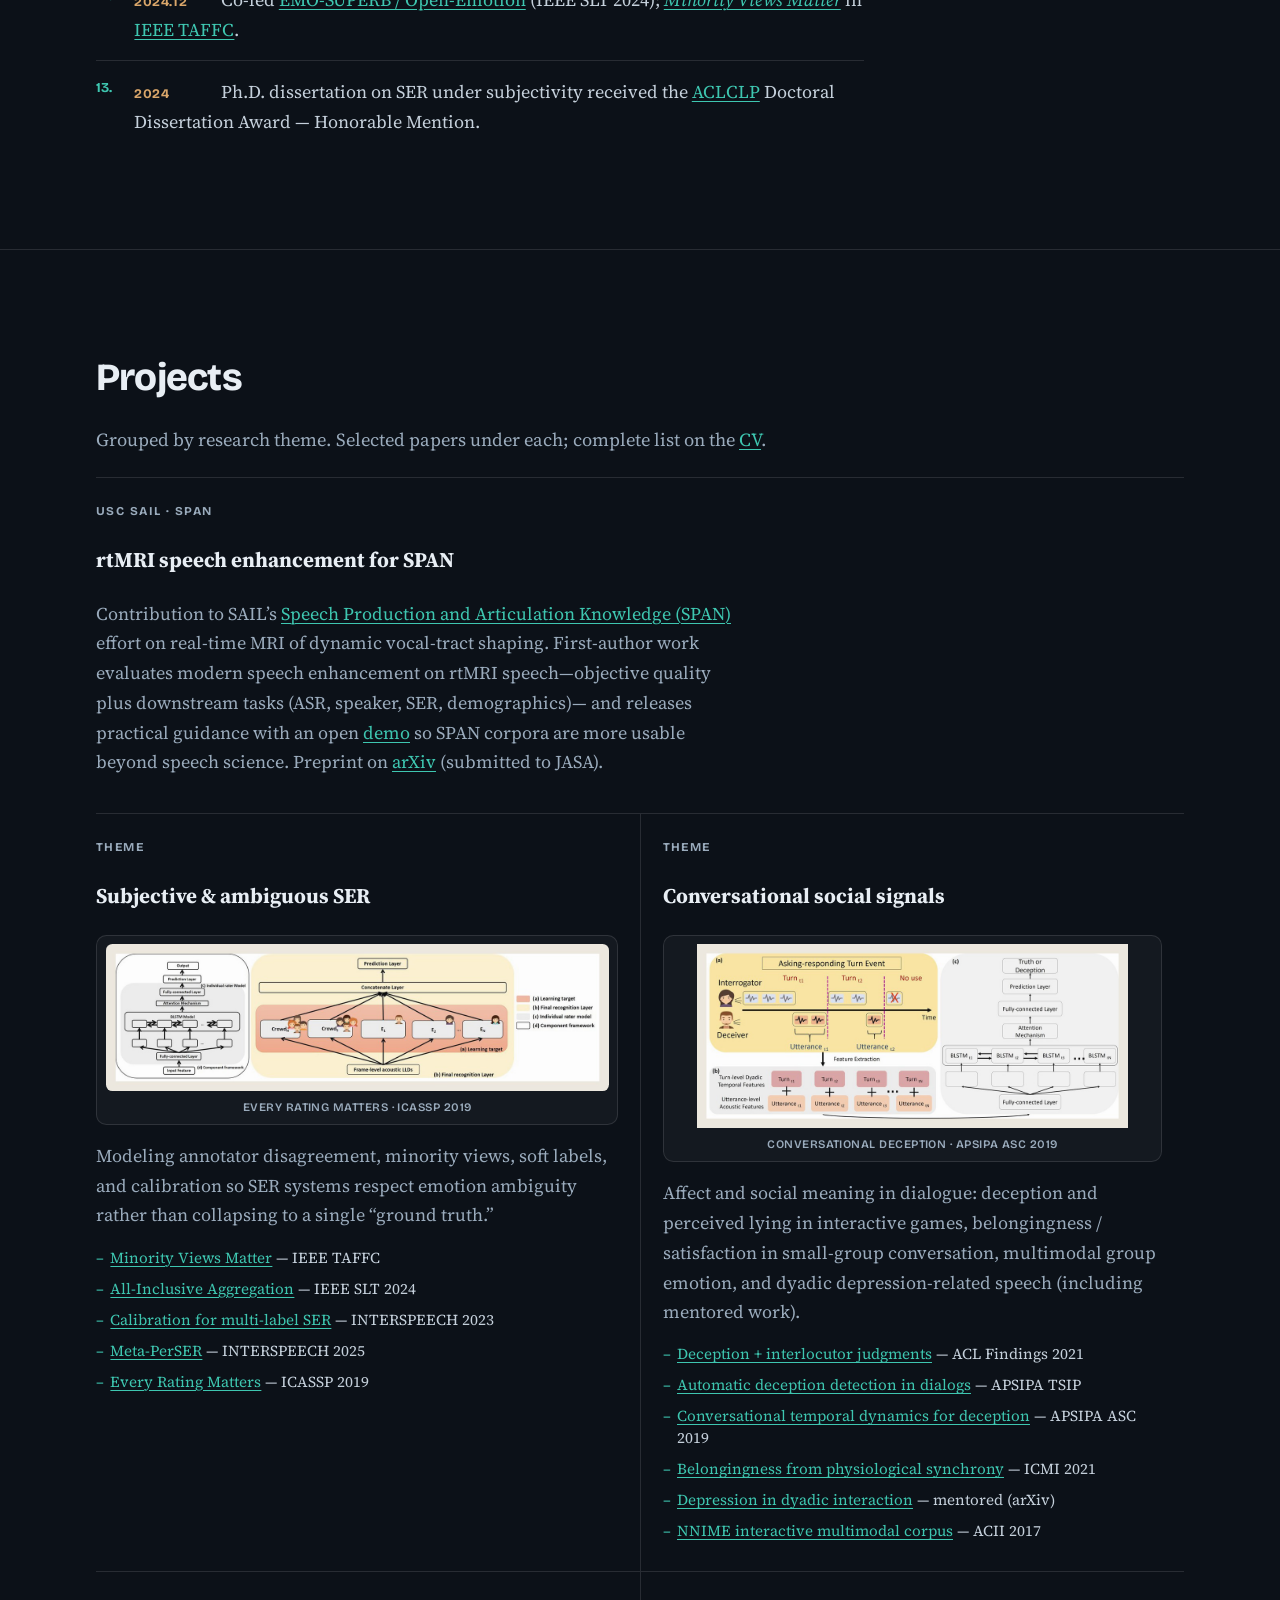
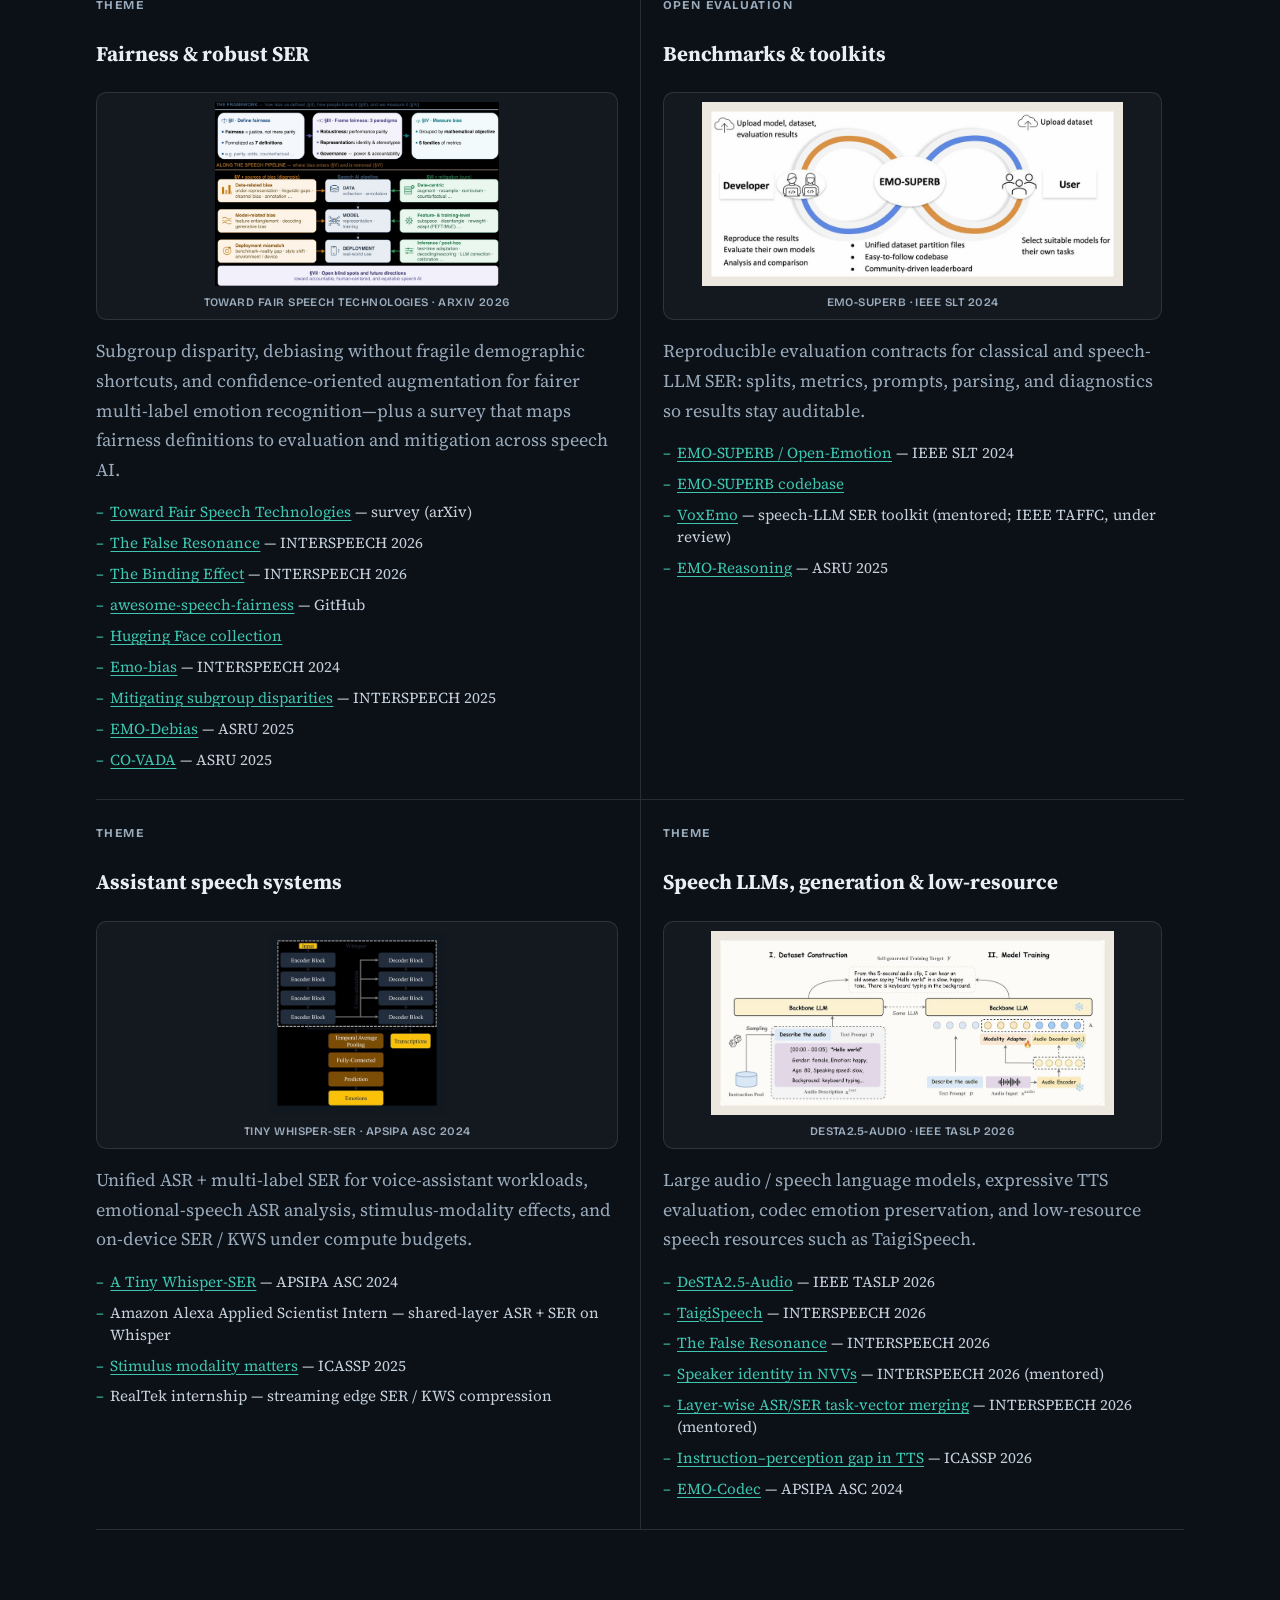
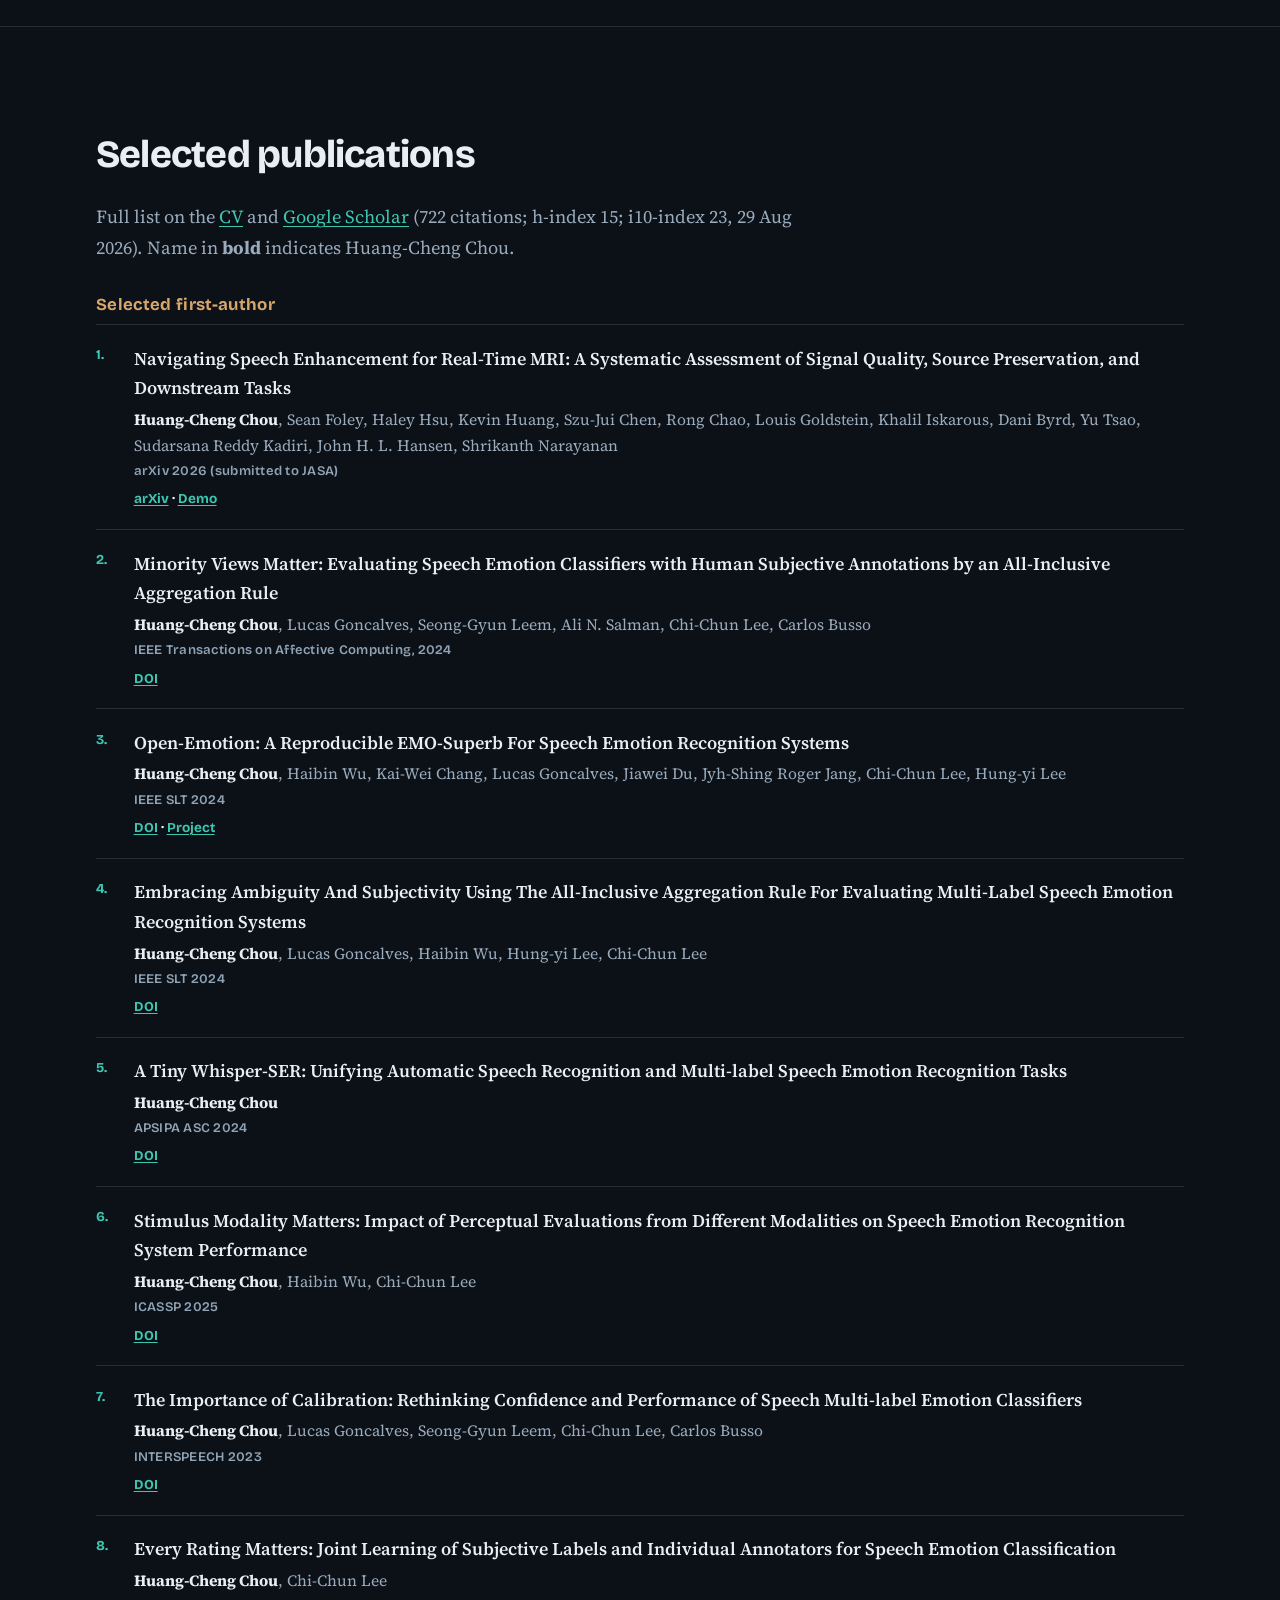
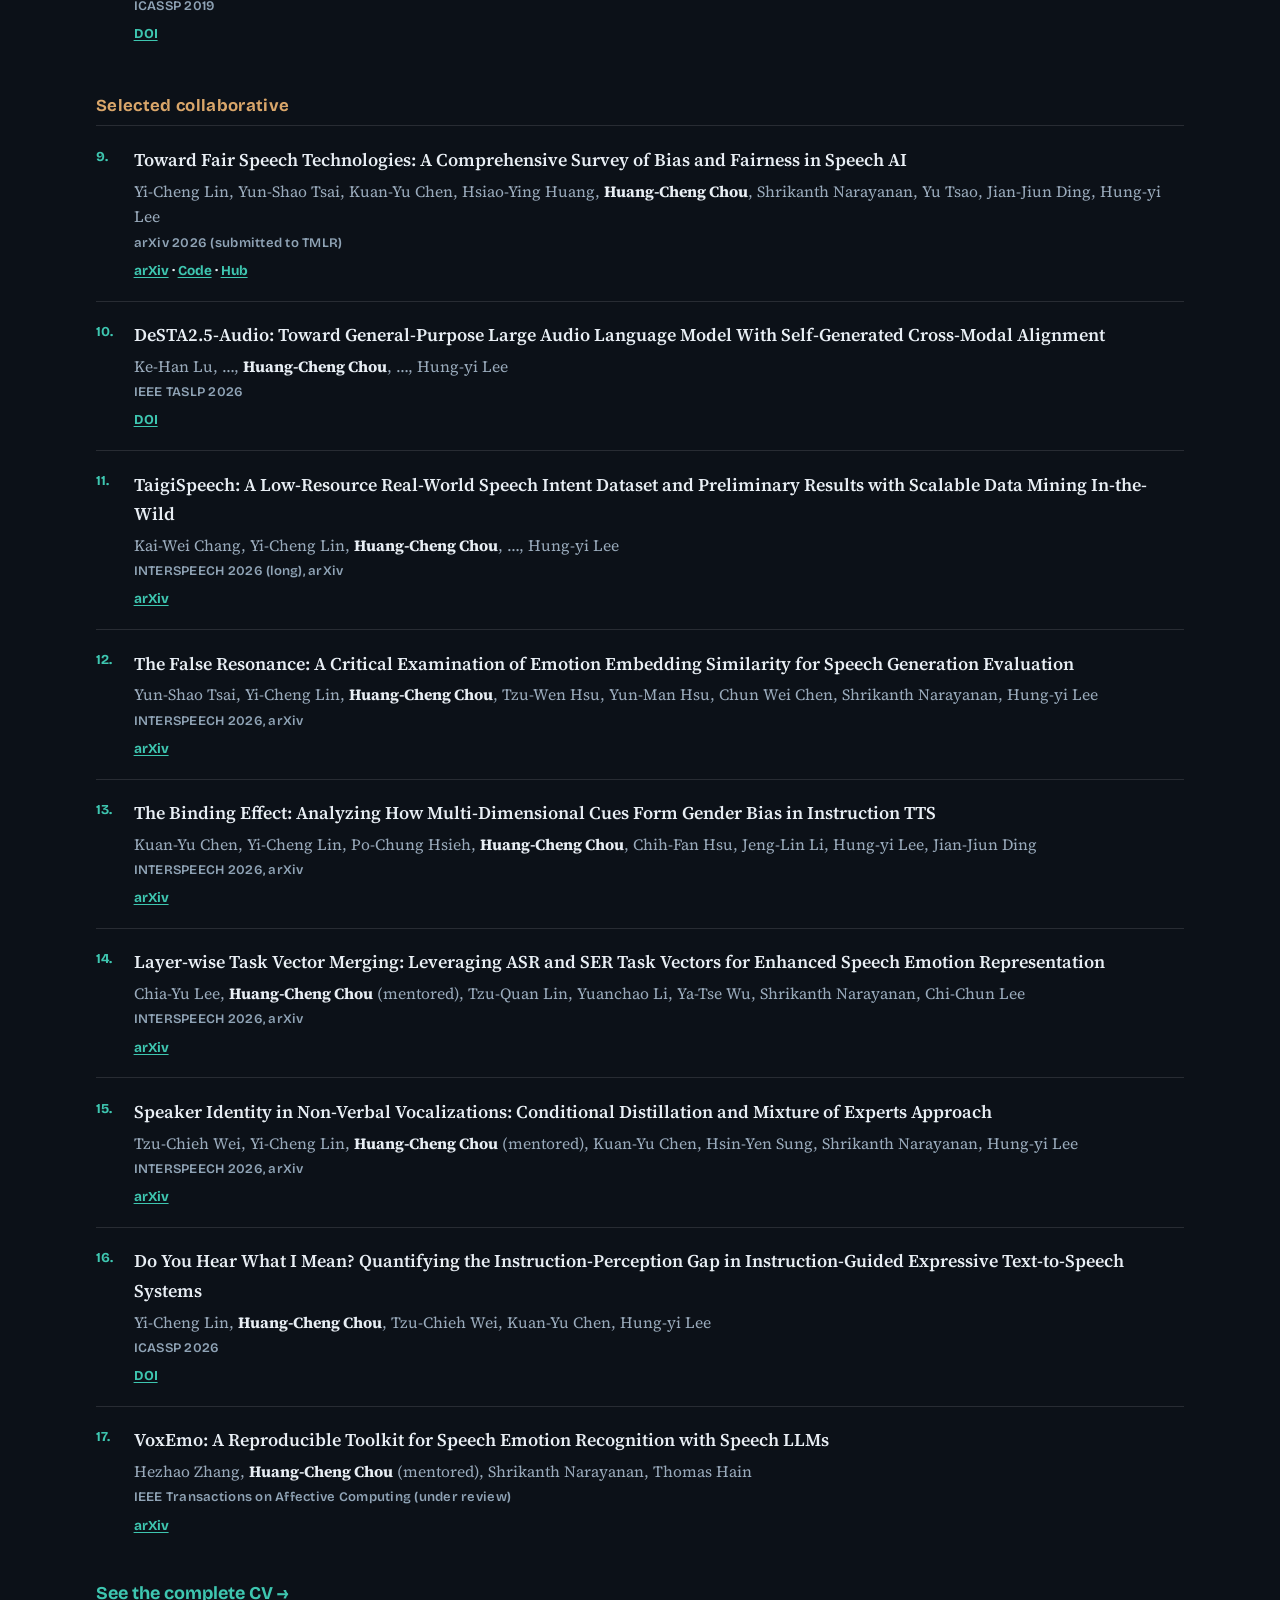
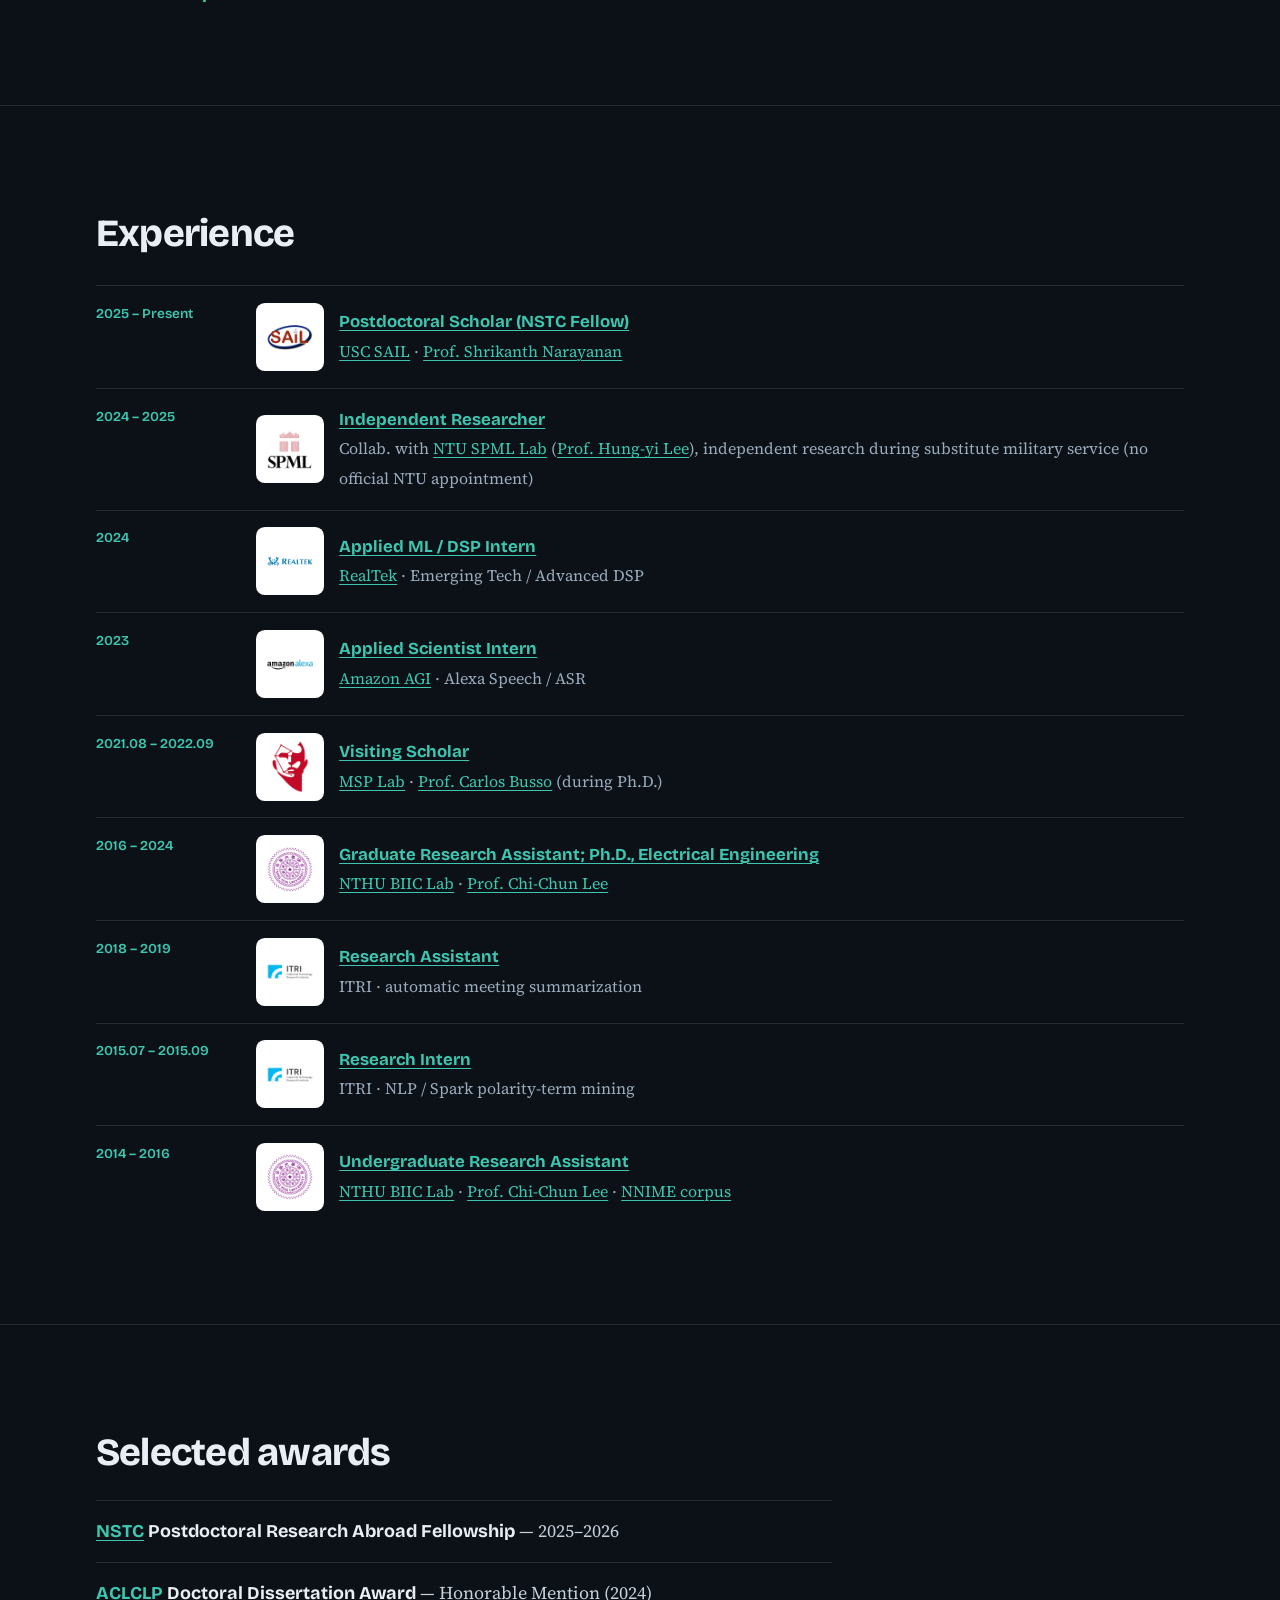
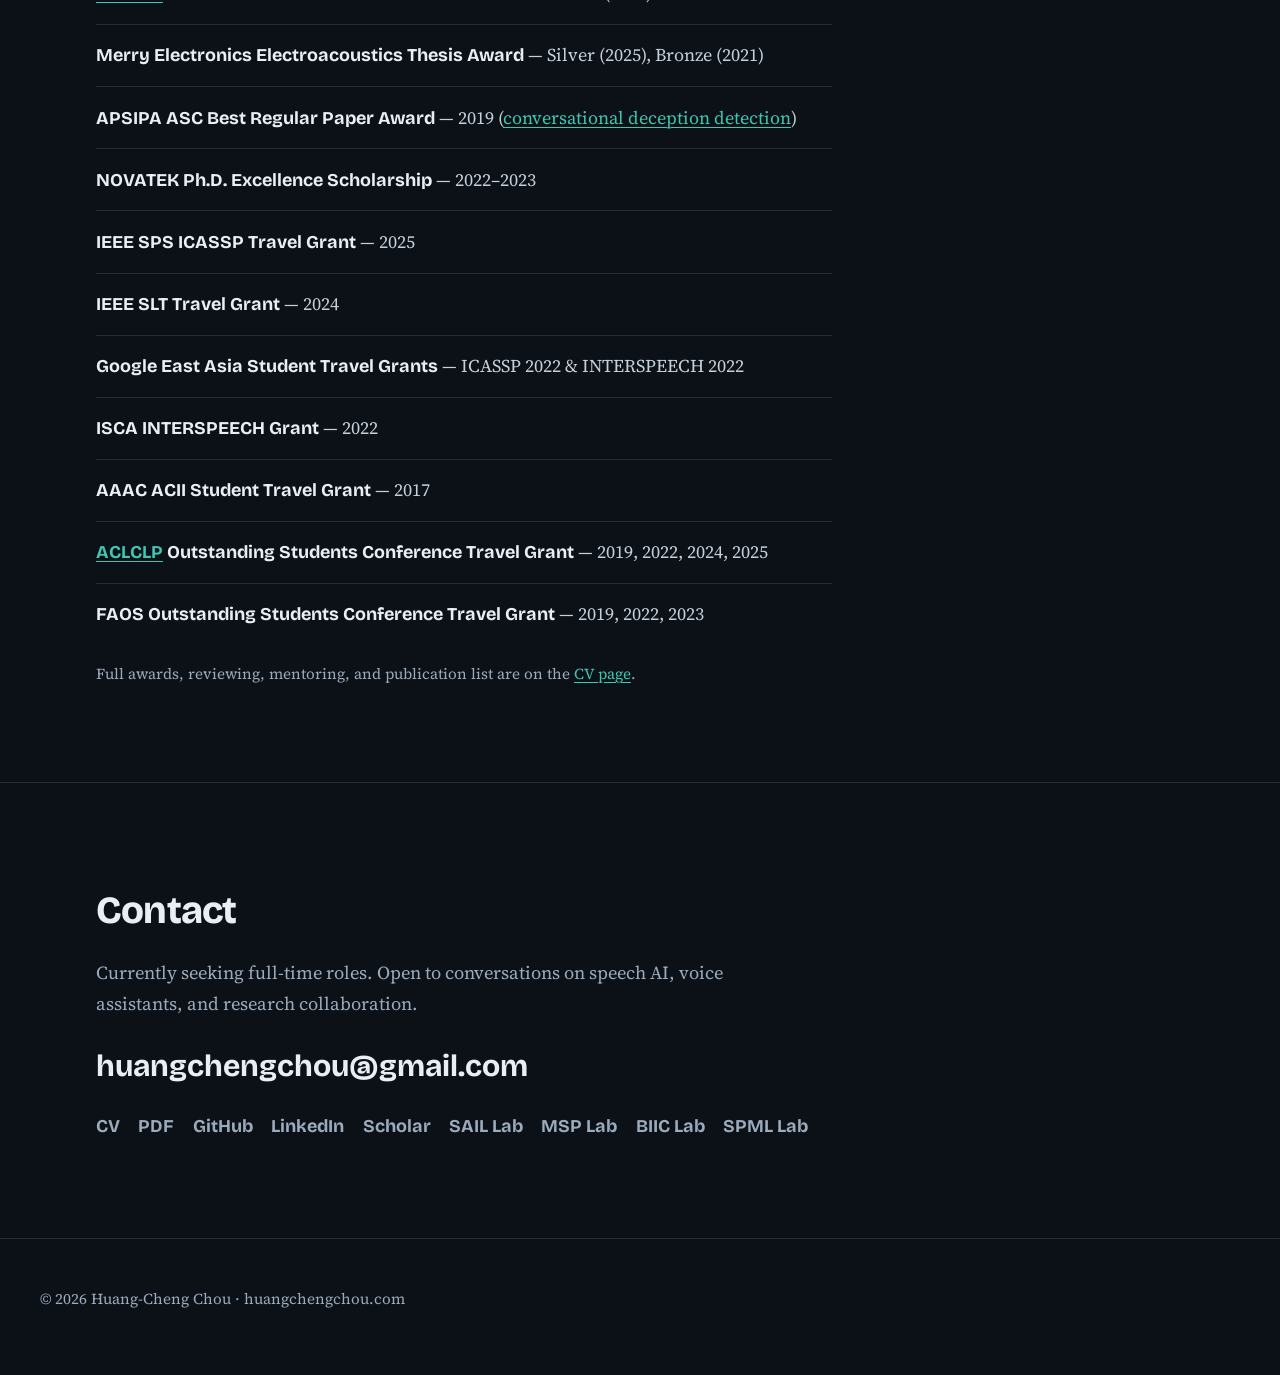
==== commit 9a4f3f94: "Update Google Scholar metrics" ====
--- a/index.html
+++ b/index.html
@@ -134,7 +134,7 @@
           </div>
           <div>
             <dt>Scholar</dt>
-            <dd>715 citations; h-index 14; i10-index 23 (<a href="https://scholar.google.com/citations?user=_d7pcs4AAAAJ&amp;hl=en" target="_blank" rel="noopener">Google Scholar</a>, 18 Aug 2026)</dd>
+            <dd>722 citations; h-index 15; i10-index 23 (<a href="https://scholar.google.com/citations?user=_d7pcs4AAAAJ&amp;hl=en" target="_blank" rel="noopener">Google Scholar</a>, 29 Aug 2026)</dd>
           </div>
           <div>
             <dt>Contact</dt>
@@ -416,7 +416,7 @@
           <a href="cv.html">CV</a>
           and
           <a href="https://scholar.google.com/citations?user=_d7pcs4AAAAJ&amp;hl=en" target="_blank" rel="noopener">Google Scholar</a>
-          (715 citations; h-index 14; i10-index 23, 18 Aug 2026).
+          (722 citations; h-index 15; i10-index 23, 29 Aug 2026).
           Name in <strong>bold</strong> indicates Huang-Cheng Chou.
         </p>
 
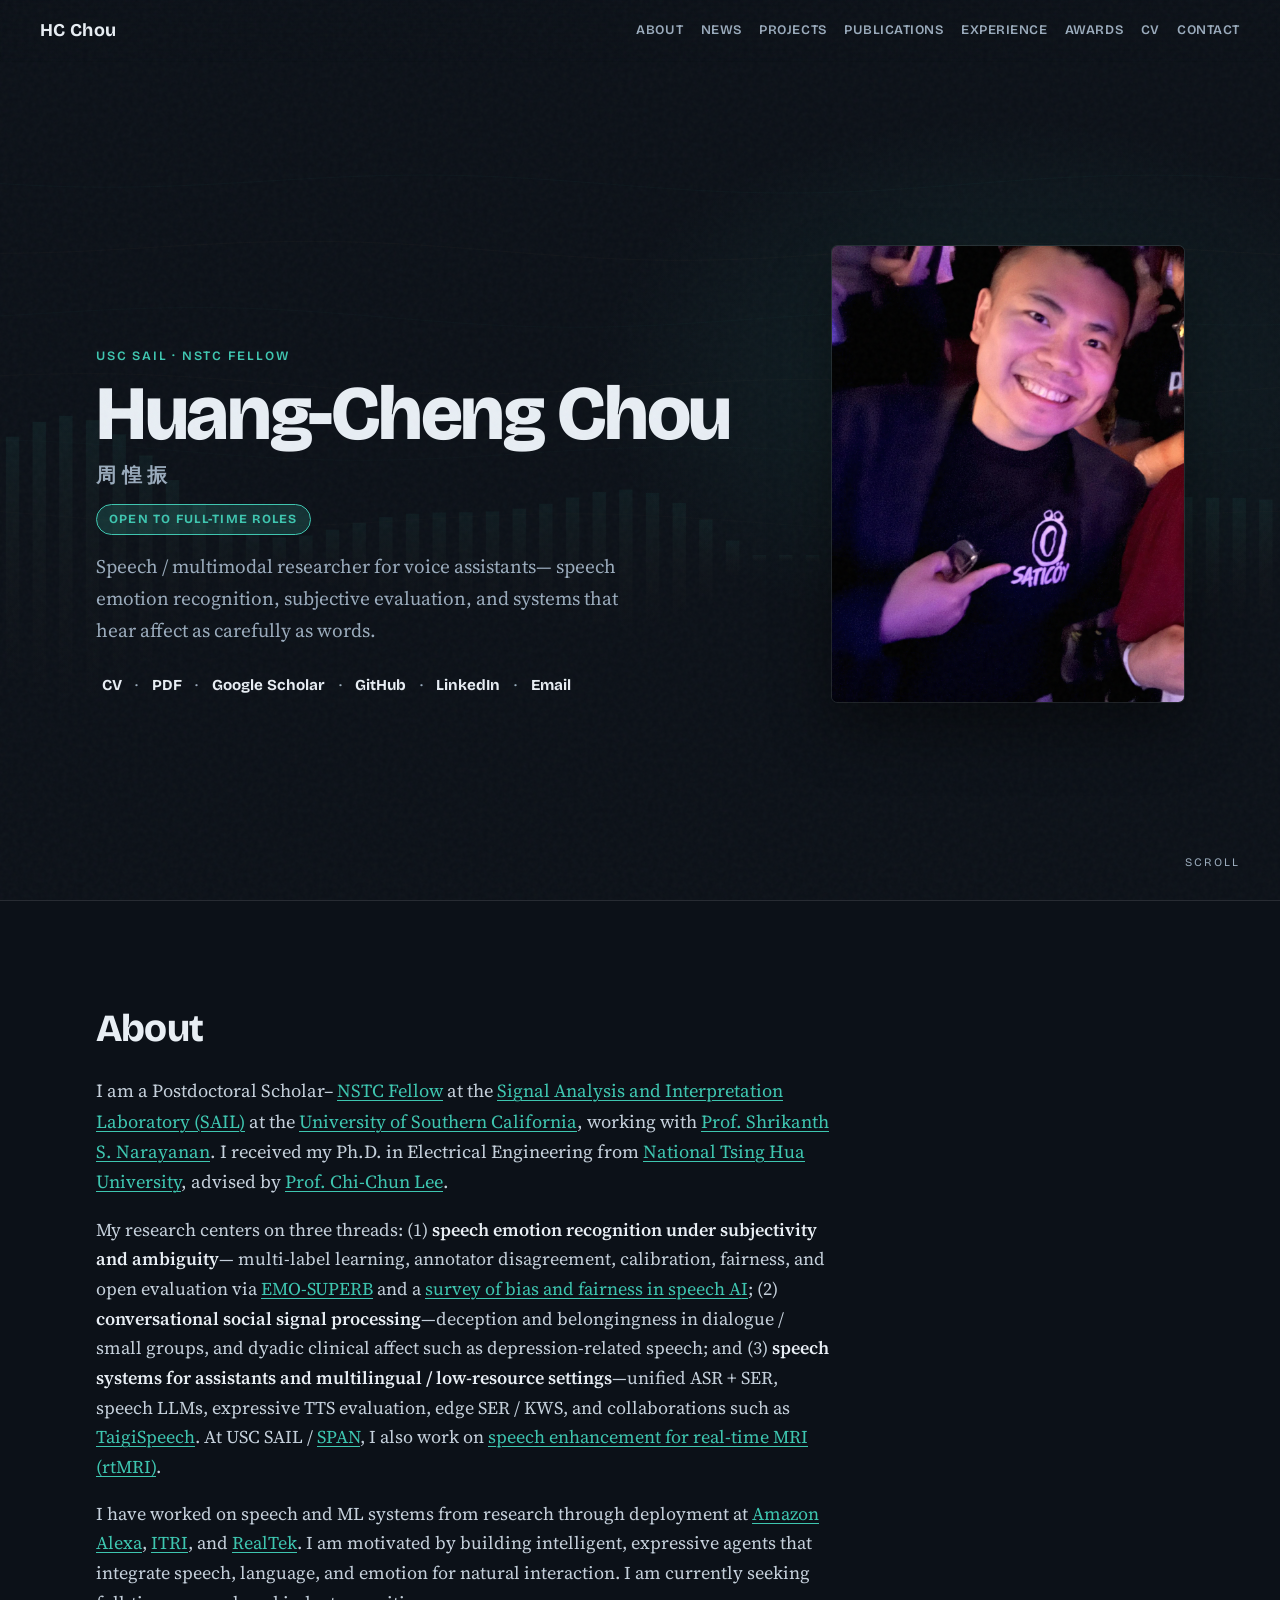
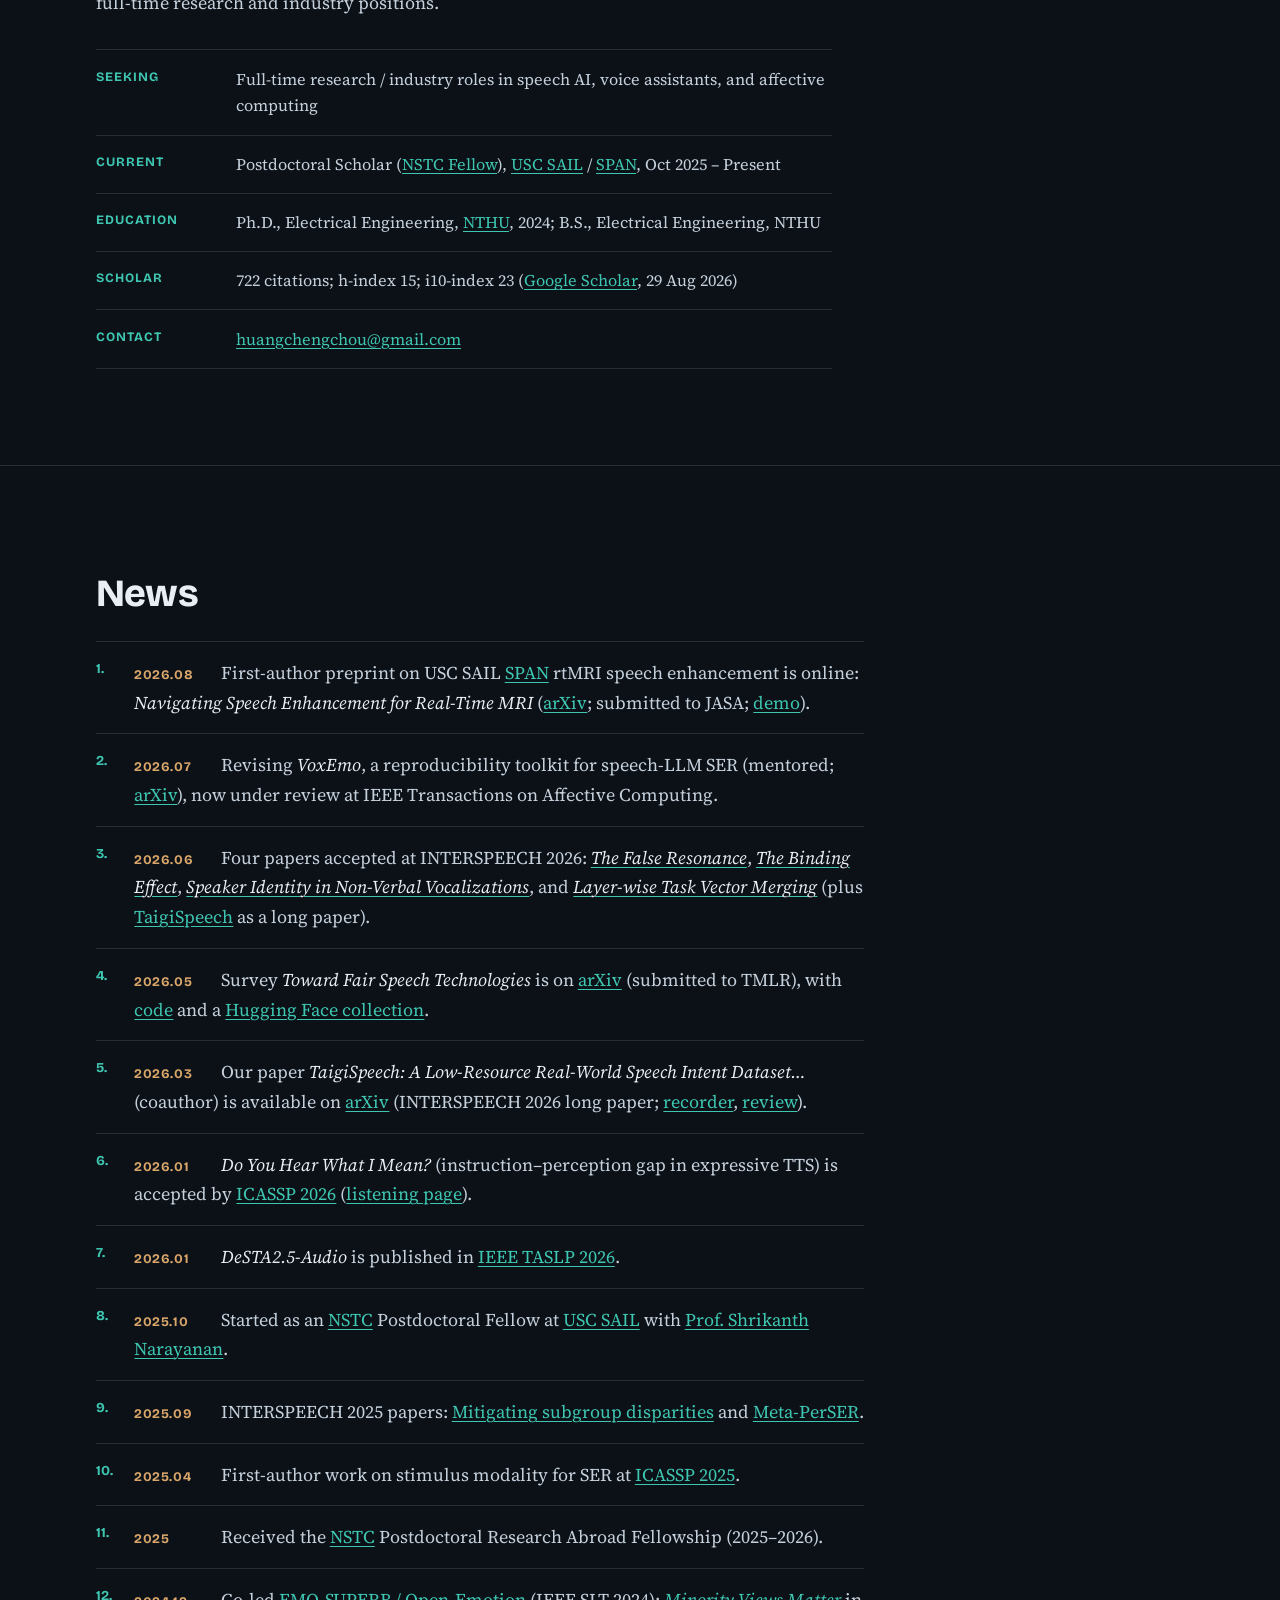
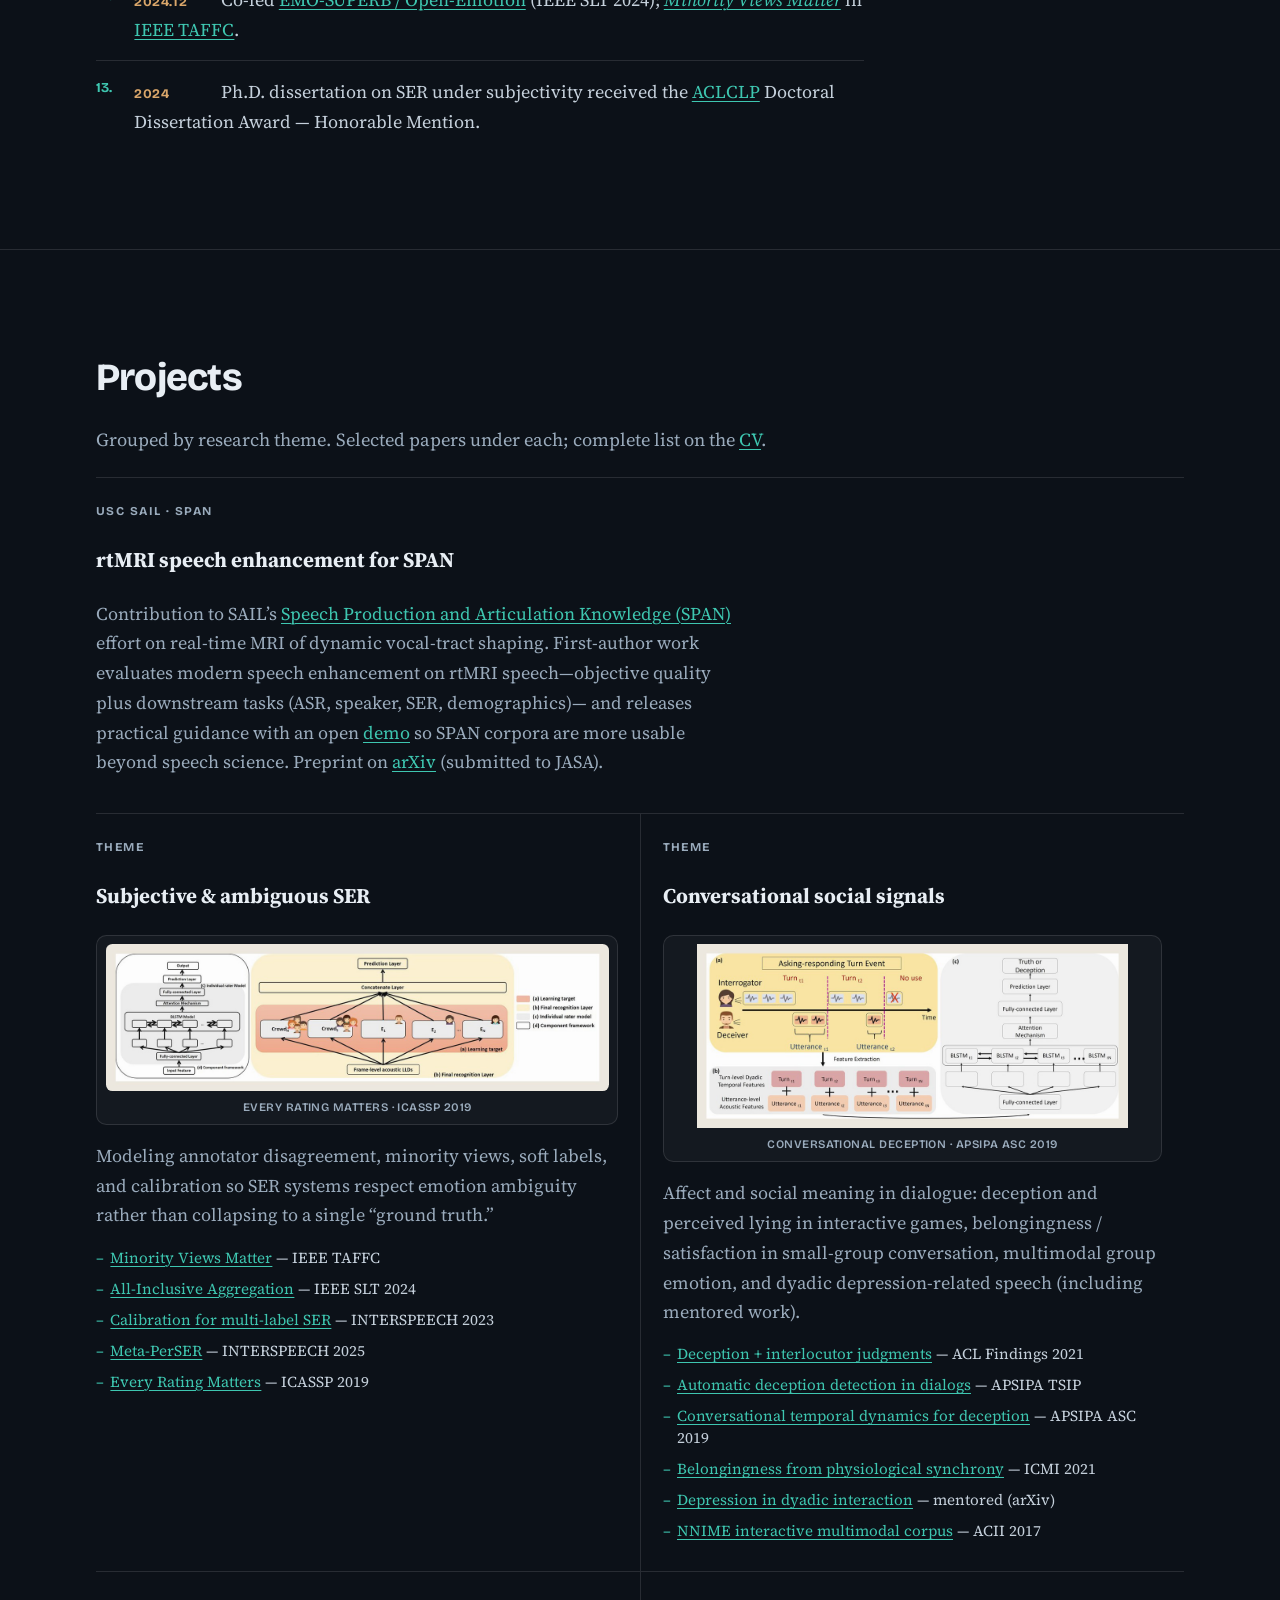
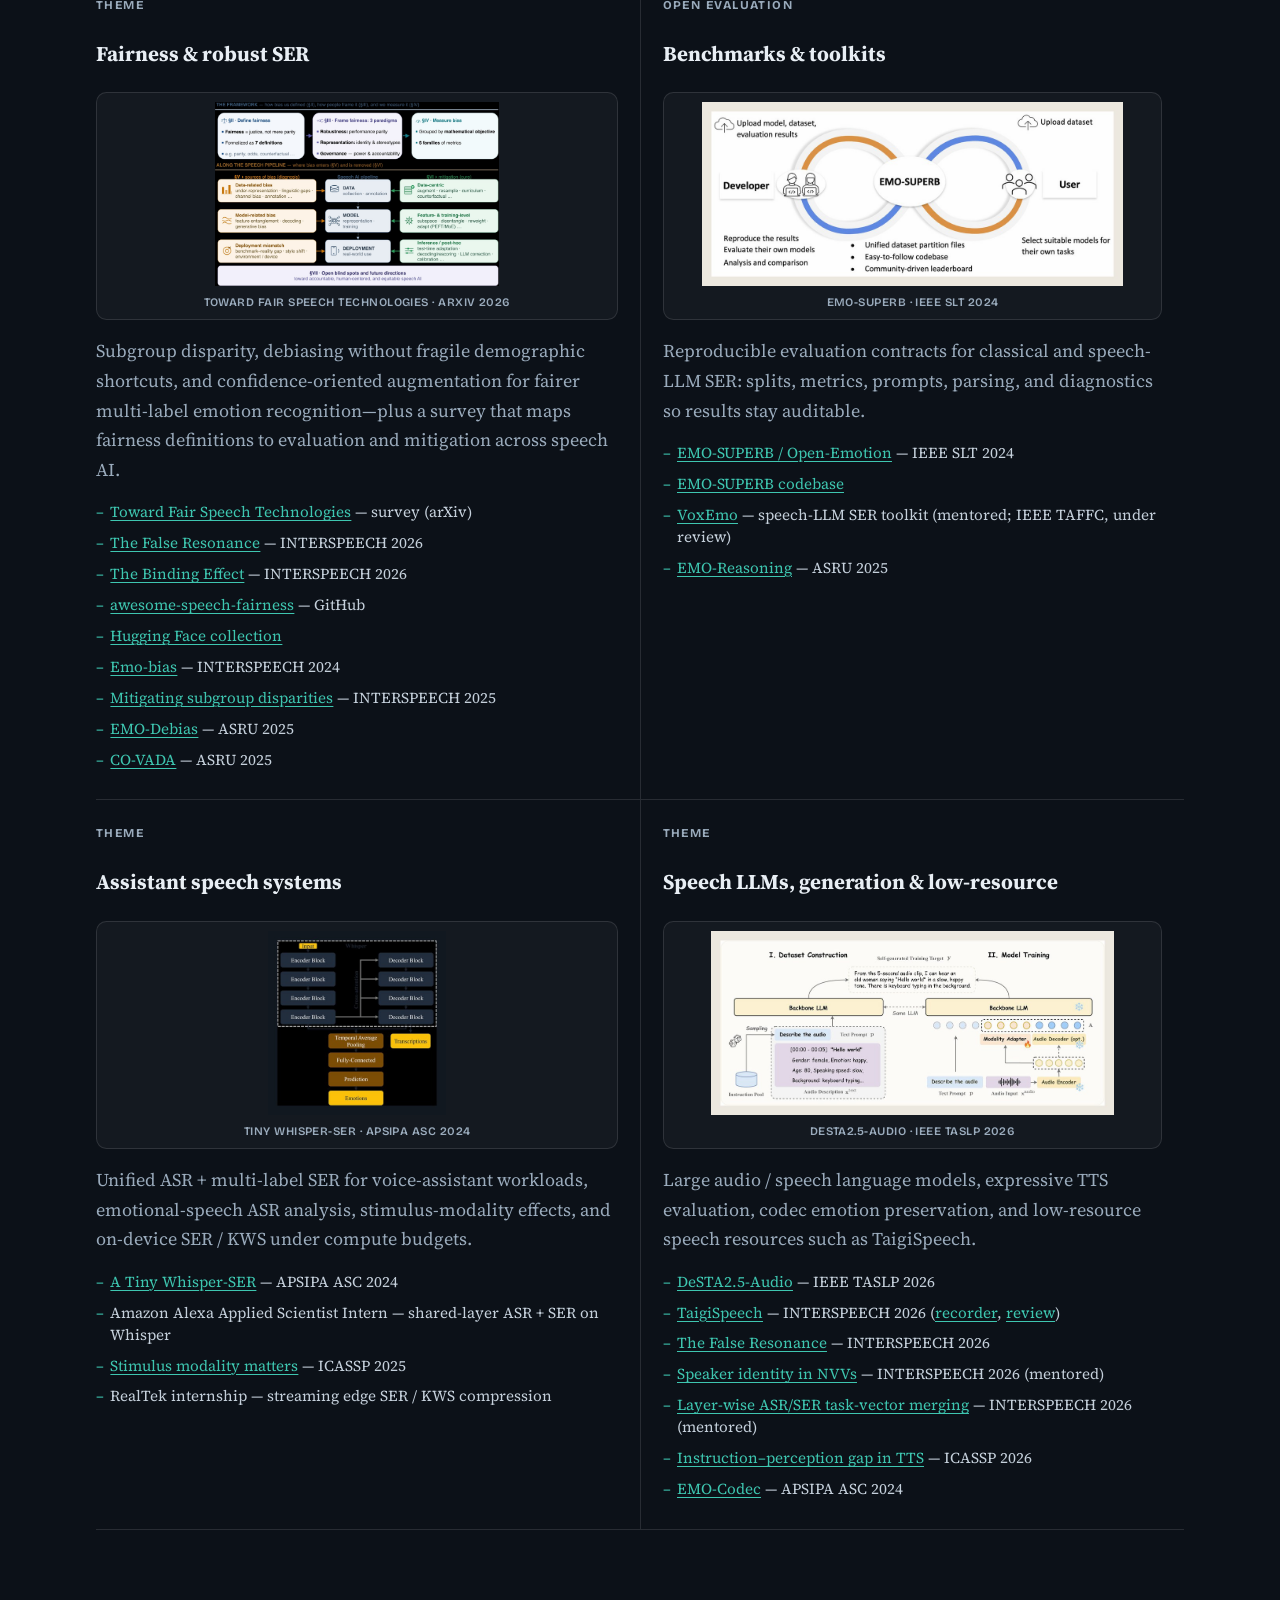
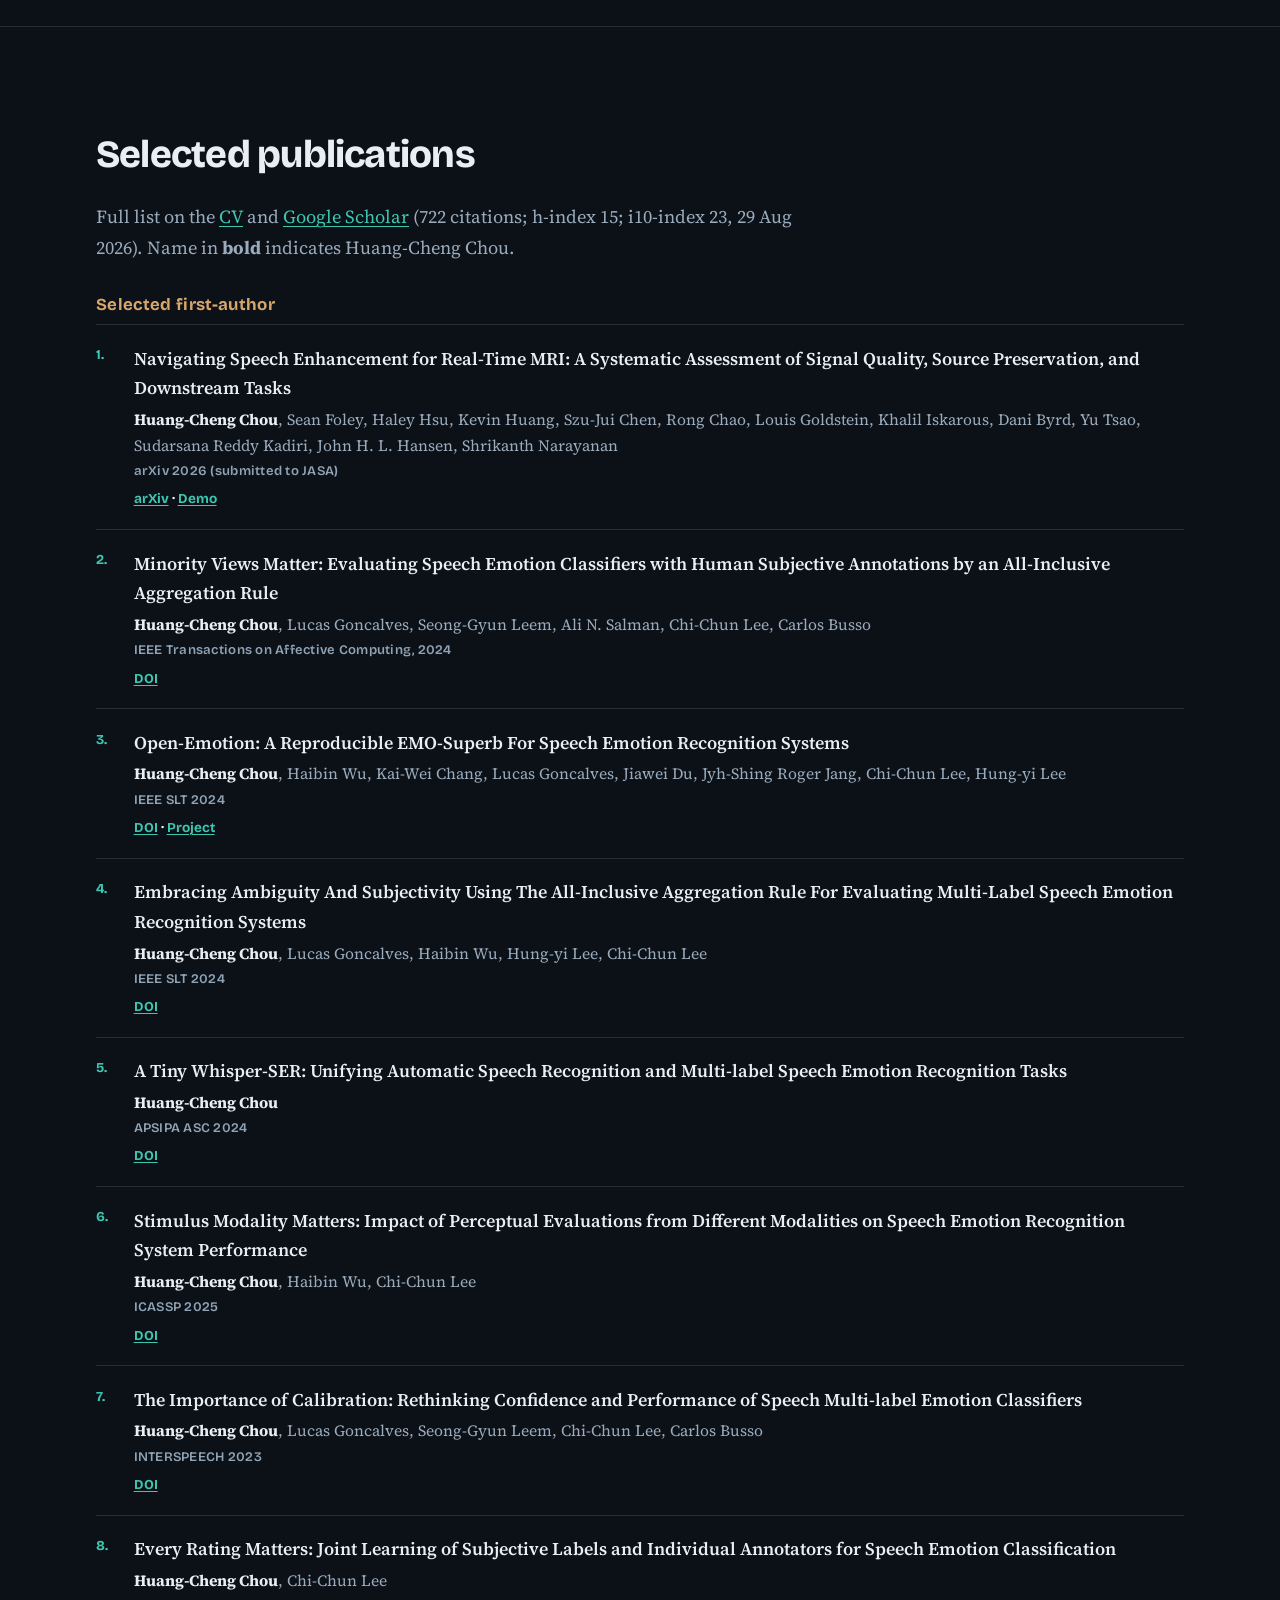
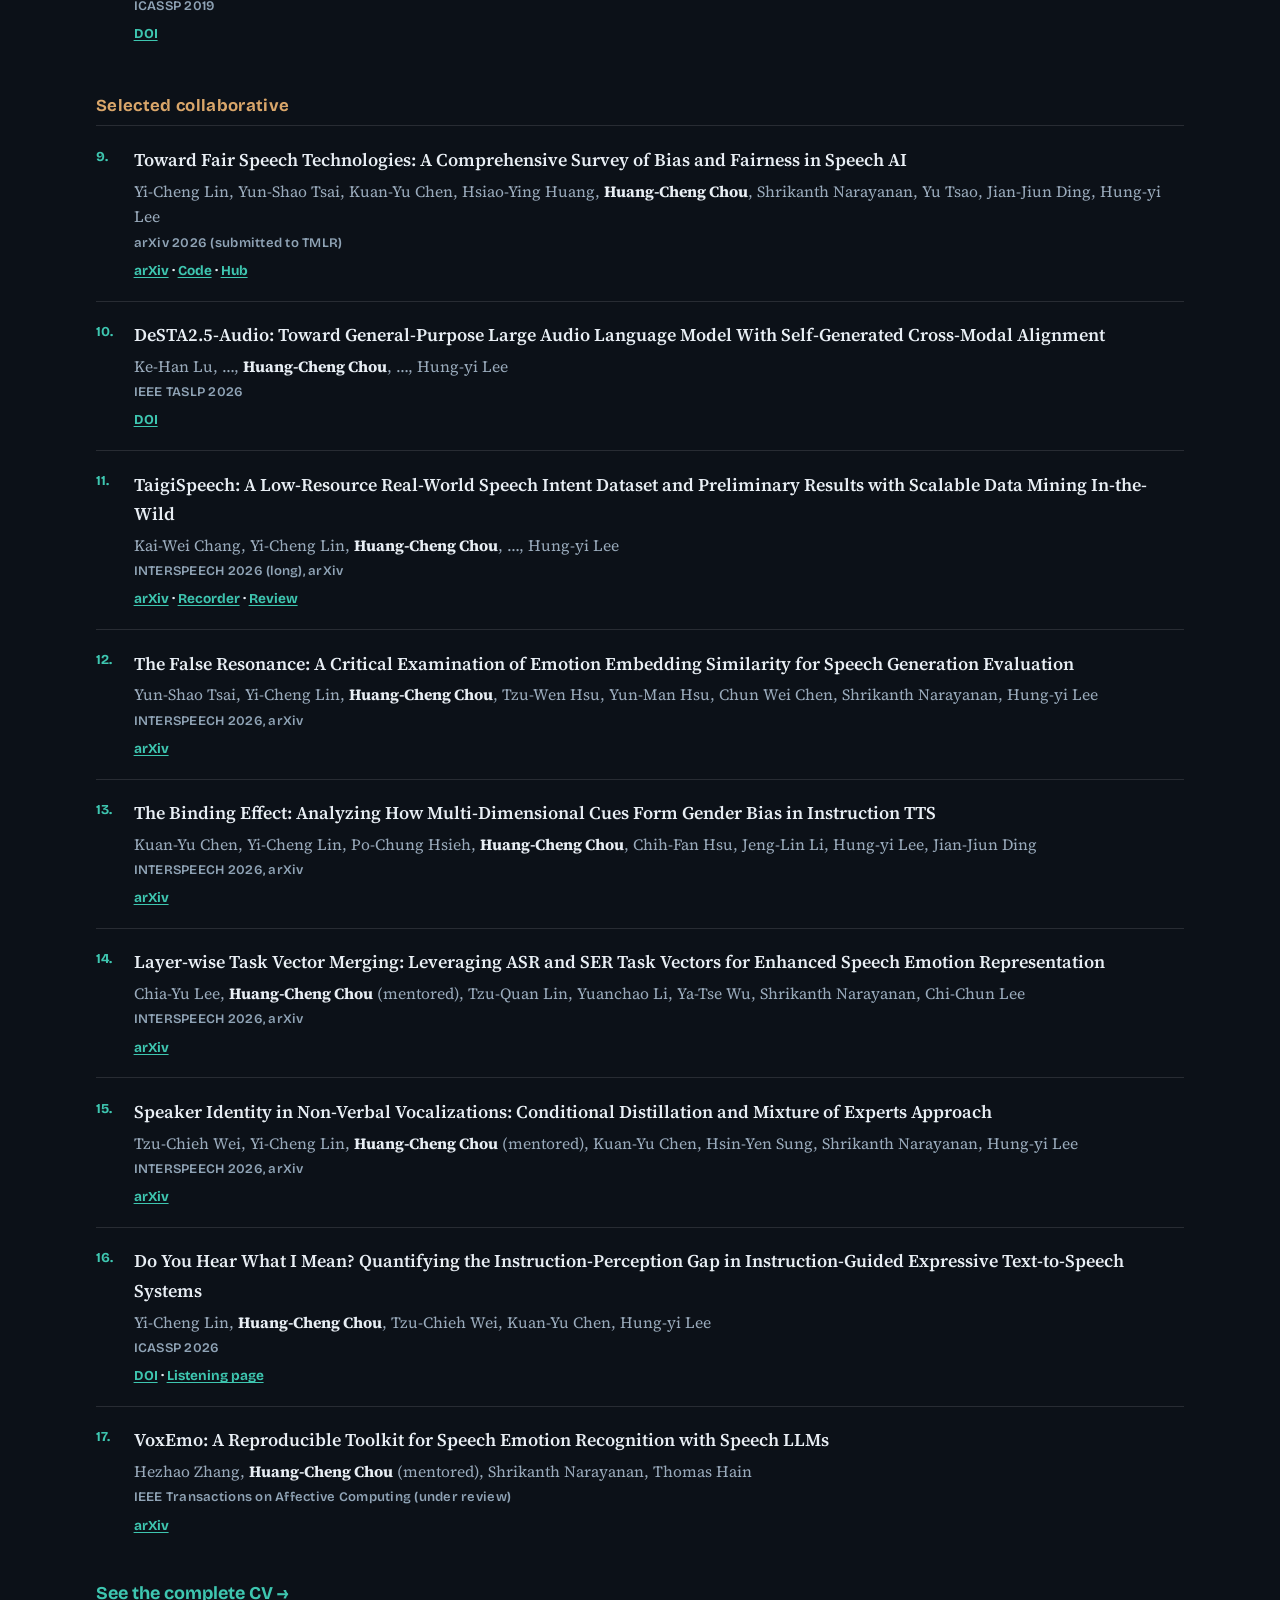
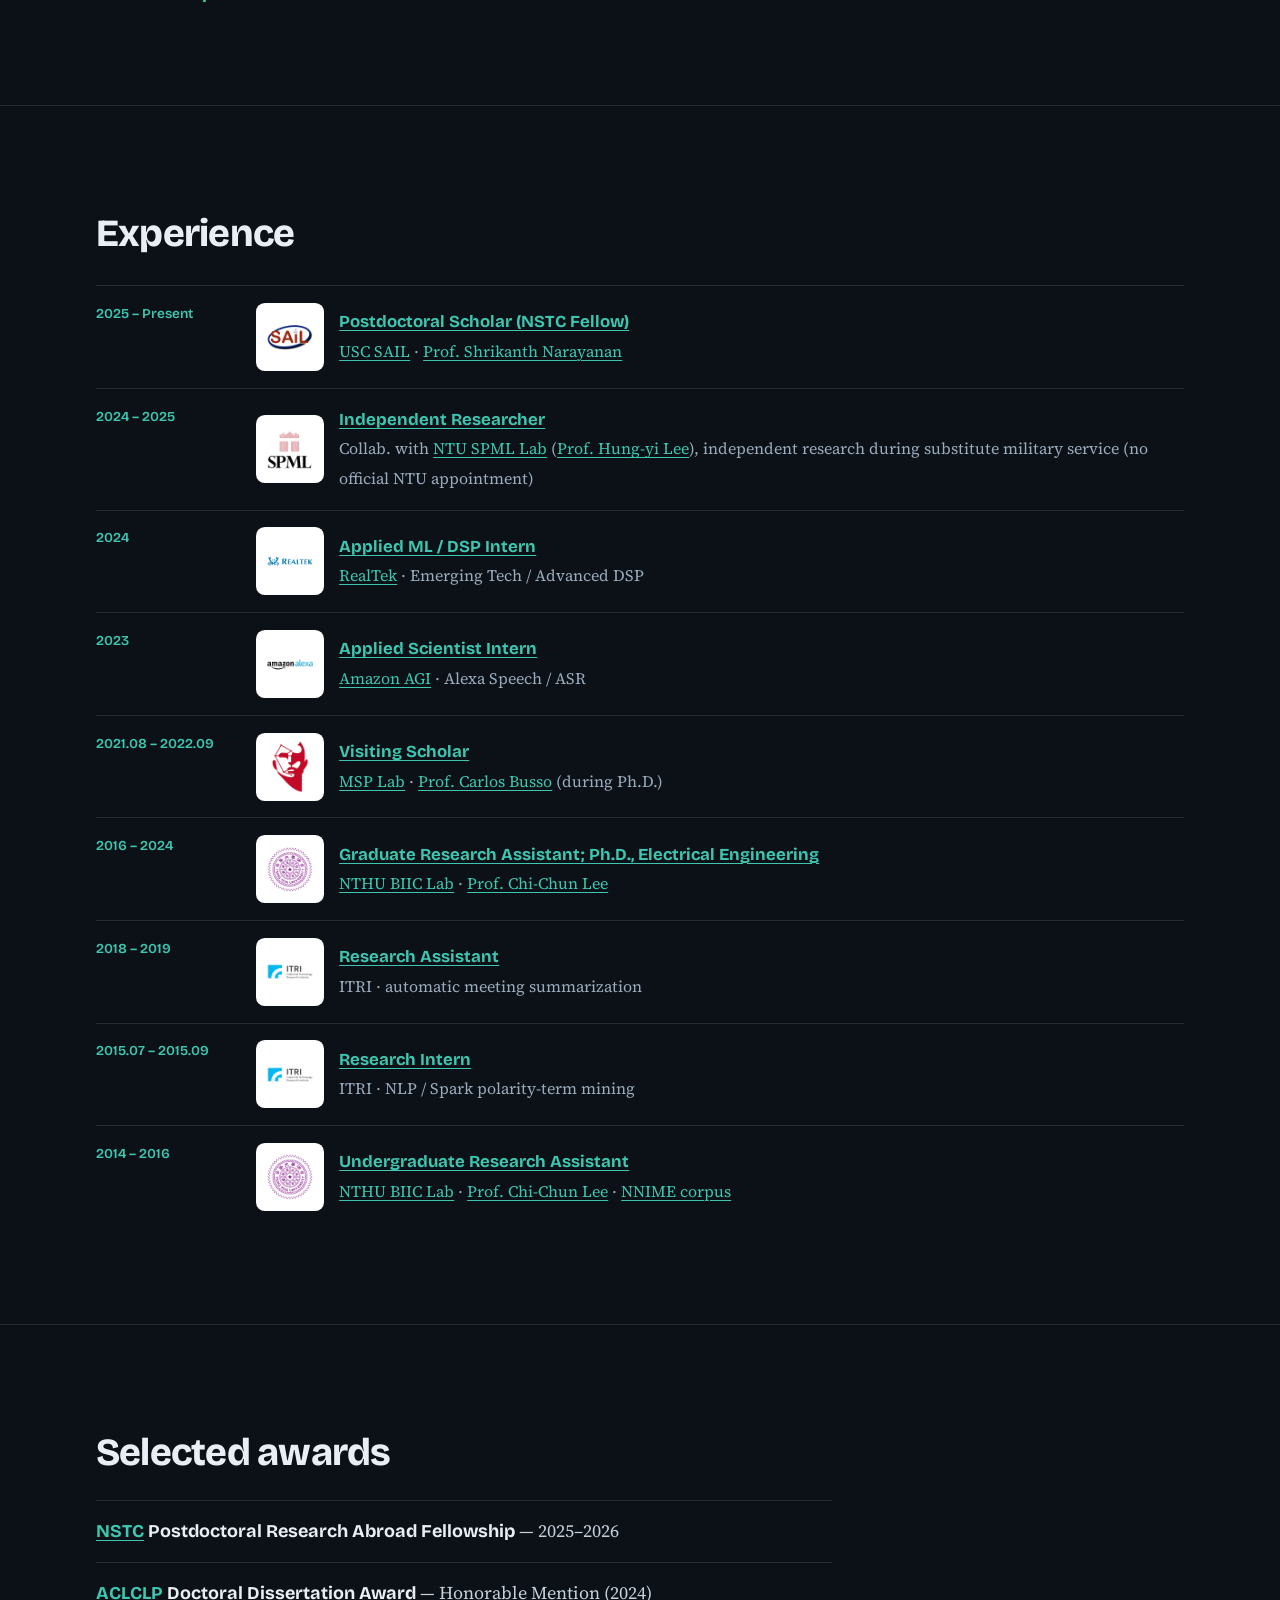
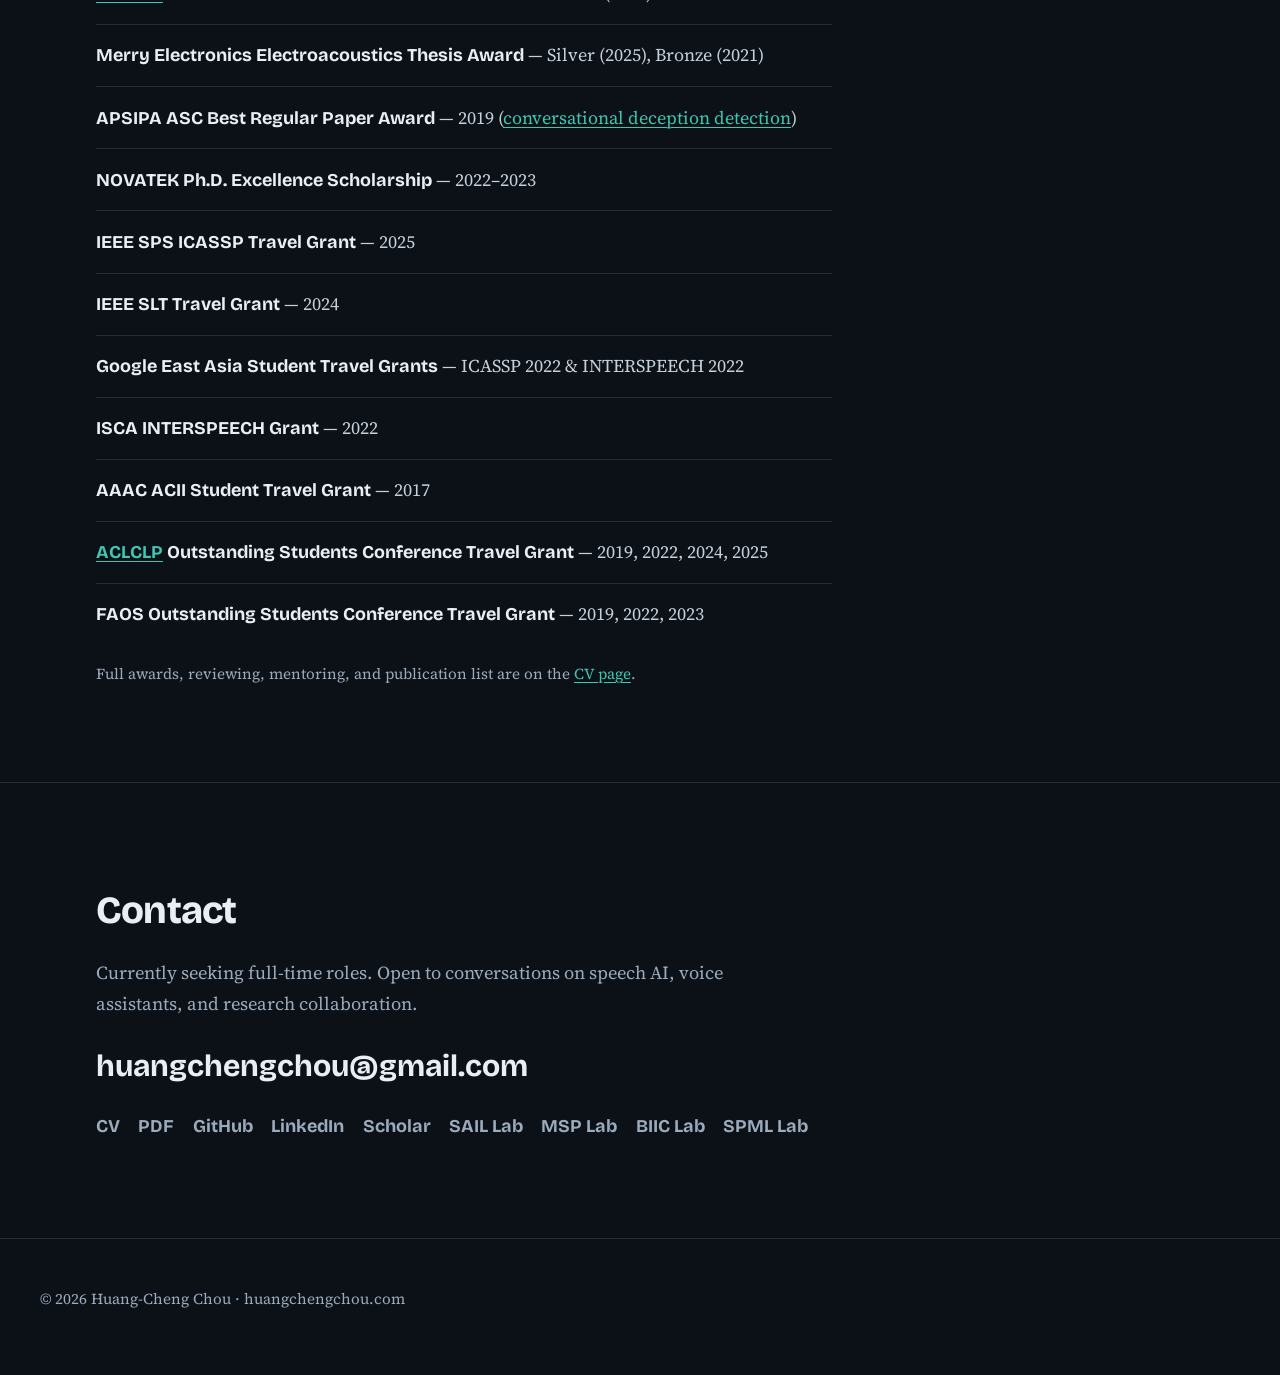
==== commit 4ef2da32: "Link the live TaigiSpeech tools and the TTS listening page. The collection site moved off the expire" ====
--- a/index.html
+++ b/index.html
@@ -194,12 +194,15 @@
             <em>TaigiSpeech: A Low-Resource Real-World Speech Intent Dataset…</em>
             (coauthor) is available on
             <a href="https://arxiv.org/abs/2603.21478" target="_blank" rel="noopener">arXiv</a>
-            (INTERSPEECH 2026 long paper).
+            (INTERSPEECH 2026 long paper;
+            <a href="https://record-usa.huangchengchou.com/" target="_blank" rel="noopener">recorder</a>,
+            <a href="https://taigispeech.huangchengchou.com/" target="_blank" rel="noopener">review</a>).
           </li>
           <li>
             <time datetime="2026-01" class="news-date">2026.01</time>
             <em>Do You Hear What I Mean?</em> (instruction–perception gap in expressive TTS) is accepted by
-            <a href="https://doi.org/10.1109/ICASSP55912.2026.11462935" target="_blank" rel="noopener">ICASSP 2026</a>.
+            <a href="https://doi.org/10.1109/ICASSP55912.2026.11462935" target="_blank" rel="noopener">ICASSP 2026</a>
+            (<a href="https://huangchengchou.com/Do-You-Hear-What-I-Mean/" target="_blank" rel="noopener">listening page</a>).
           </li>
           <li>
             <time datetime="2026-01" class="news-date">2026.01</time>
@@ -396,11 +399,13 @@
             </p>
             <ul class="project-pubs">
               <li><a href="https://doi.org/10.1109/TASLPRO.2026.3675792" target="_blank" rel="noopener">DeSTA2.5-Audio</a> — IEEE TASLP 2026</li>
-              <li><a href="https://arxiv.org/abs/2603.21478" target="_blank" rel="noopener">TaigiSpeech</a> — INTERSPEECH 2026</li>
+              <li><a href="https://arxiv.org/abs/2603.21478" target="_blank" rel="noopener">TaigiSpeech</a> — INTERSPEECH 2026
+                (<a href="https://record-usa.huangchengchou.com/" target="_blank" rel="noopener">recorder</a>,
+                <a href="https://taigispeech.huangchengchou.com/" target="_blank" rel="noopener">review</a>)</li>
               <li><a href="https://arxiv.org/abs/2604.26347" target="_blank" rel="noopener">The False Resonance</a> — INTERSPEECH 2026</li>
               <li><a href="https://arxiv.org/abs/2606.21215" target="_blank" rel="noopener">Speaker identity in NVVs</a> — INTERSPEECH 2026 (mentored)</li>
               <li><a href="https://arxiv.org/abs/2603.25041" target="_blank" rel="noopener">Layer-wise ASR/SER task-vector merging</a> — INTERSPEECH 2026 (mentored)</li>
-              <li><a href="https://doi.org/10.1109/ICASSP55912.2026.11462935" target="_blank" rel="noopener">Instruction–perception gap in TTS</a> — ICASSP 2026</li>
+              <li><a href="https://huangchengchou.com/Do-You-Hear-What-I-Mean/" target="_blank" rel="noopener">Instruction–perception gap in TTS</a> — ICASSP 2026</li>
               <li><a href="https://doi.org/10.1109/APSIPAASC63619.2025.10849259" target="_blank" rel="noopener">EMO-Codec</a> — APSIPA ASC 2024</li>
             </ul>
           </article>
@@ -500,7 +505,9 @@
             <span class="pub-title"><a href="https://arxiv.org/abs/2603.21478" target="_blank" rel="noopener">TaigiSpeech: A Low-Resource Real-World Speech Intent Dataset and Preliminary Results with Scalable Data Mining In-the-Wild</a></span>
             <span class="pub-authors">Kai-Wei Chang, Yi-Cheng Lin, <strong>Huang-Cheng Chou</strong>, …, Hung-yi Lee</span>
             <span class="pub-venue">INTERSPEECH 2026 (long), arXiv</span>
-            <span class="pub-links"><a href="https://arxiv.org/abs/2603.21478" target="_blank" rel="noopener">arXiv</a></span>
+            <span class="pub-links"><a href="https://arxiv.org/abs/2603.21478" target="_blank" rel="noopener">arXiv</a>
+              · <a href="https://record-usa.huangchengchou.com/" target="_blank" rel="noopener">Recorder</a>
+              · <a href="https://taigispeech.huangchengchou.com/" target="_blank" rel="noopener">Review</a></span>
           </li>
           <li>
             <span class="pub-title"><a href="https://arxiv.org/abs/2604.26347" target="_blank" rel="noopener">The False Resonance: A Critical Examination of Emotion Embedding Similarity for Speech Generation Evaluation</a></span>
@@ -530,7 +537,8 @@
             <span class="pub-title"><a href="https://doi.org/10.1109/ICASSP55912.2026.11462935" target="_blank" rel="noopener">Do You Hear What I Mean? Quantifying the Instruction-Perception Gap in Instruction-Guided Expressive Text-to-Speech Systems</a></span>
             <span class="pub-authors">Yi-Cheng Lin, <strong>Huang-Cheng Chou</strong>, Tzu-Chieh Wei, Kuan-Yu Chen, Hung-yi Lee</span>
             <span class="pub-venue">ICASSP 2026</span>
-            <span class="pub-links"><a href="https://doi.org/10.1109/ICASSP55912.2026.11462935" target="_blank" rel="noopener">DOI</a></span>
+            <span class="pub-links"><a href="https://doi.org/10.1109/ICASSP55912.2026.11462935" target="_blank" rel="noopener">DOI</a>
+              · <a href="https://huangchengchou.com/Do-You-Hear-What-I-Mean/" target="_blank" rel="noopener">Listening page</a></span>
           </li>
           <li>
             <span class="pub-title"><a href="https://arxiv.org/abs/2603.08936" target="_blank" rel="noopener">VoxEmo: A Reproducible Toolkit for Speech Emotion Recognition with Speech LLMs</a></span>
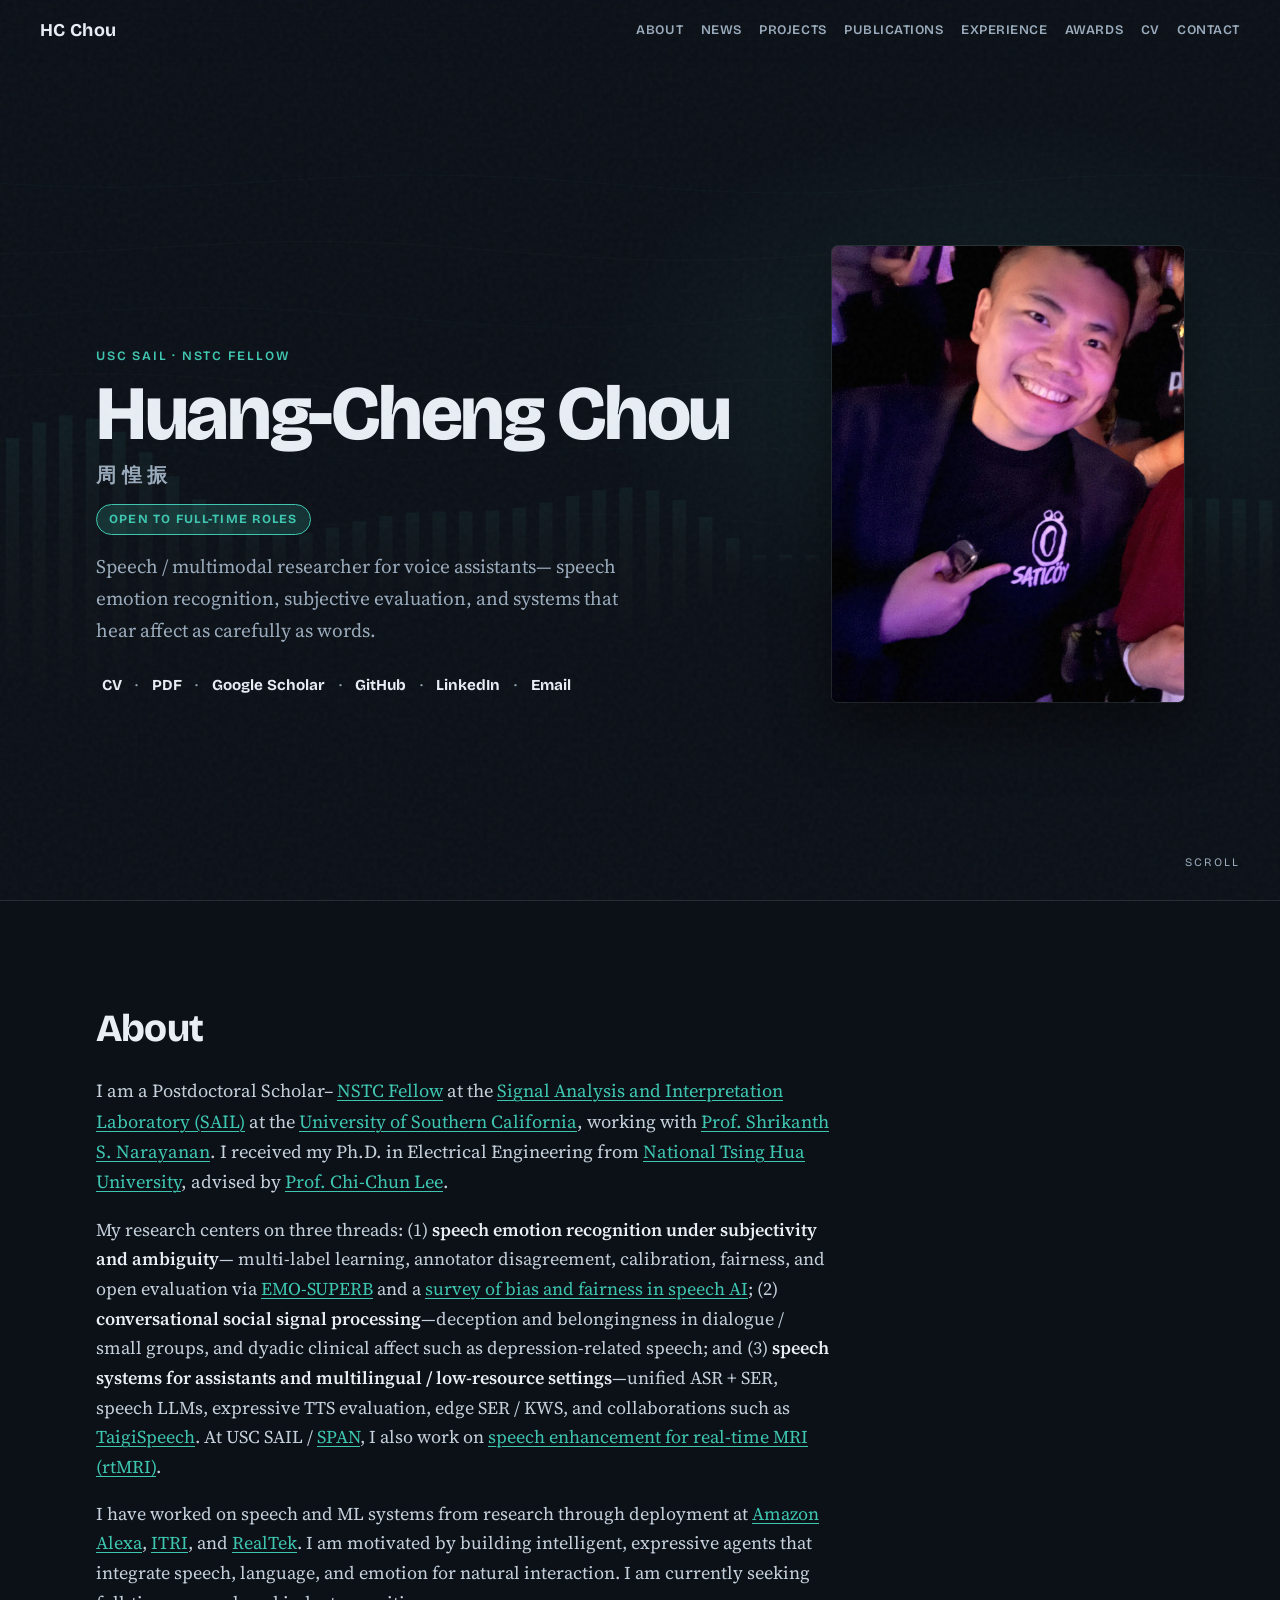
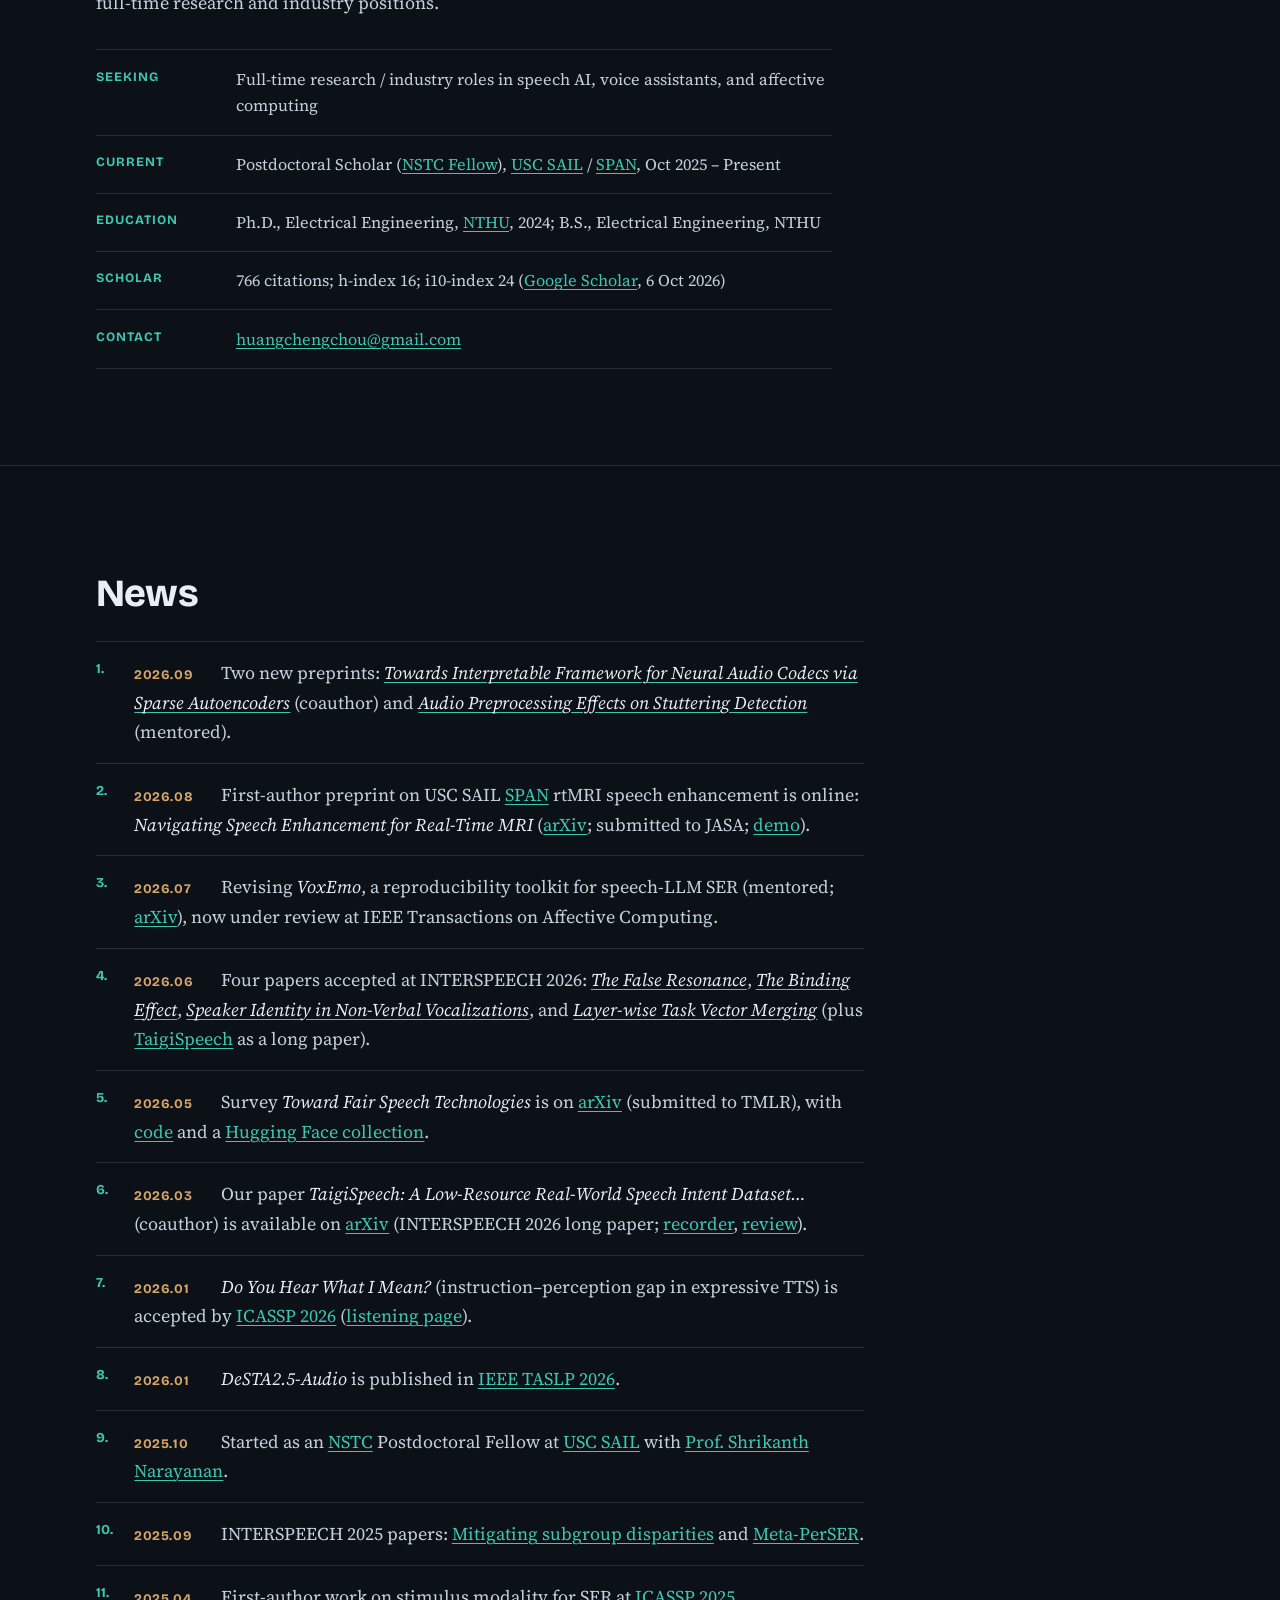
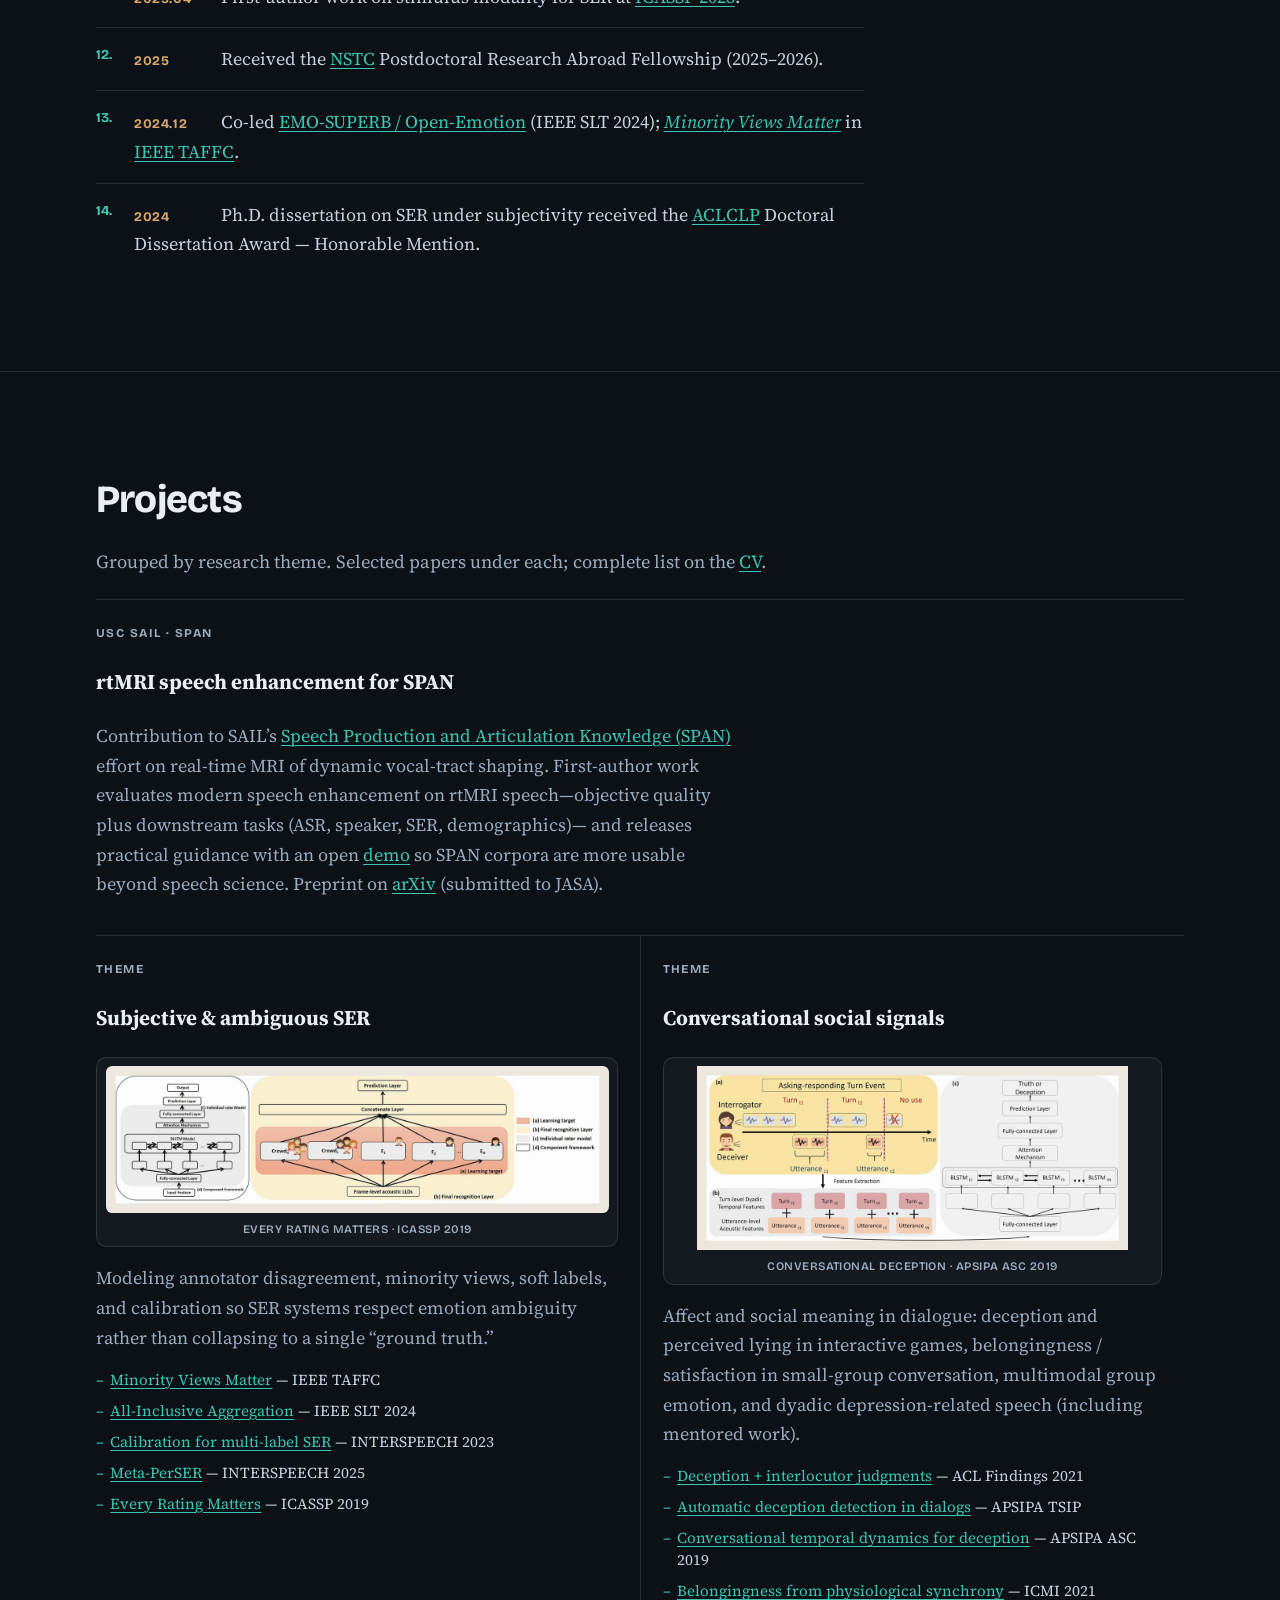
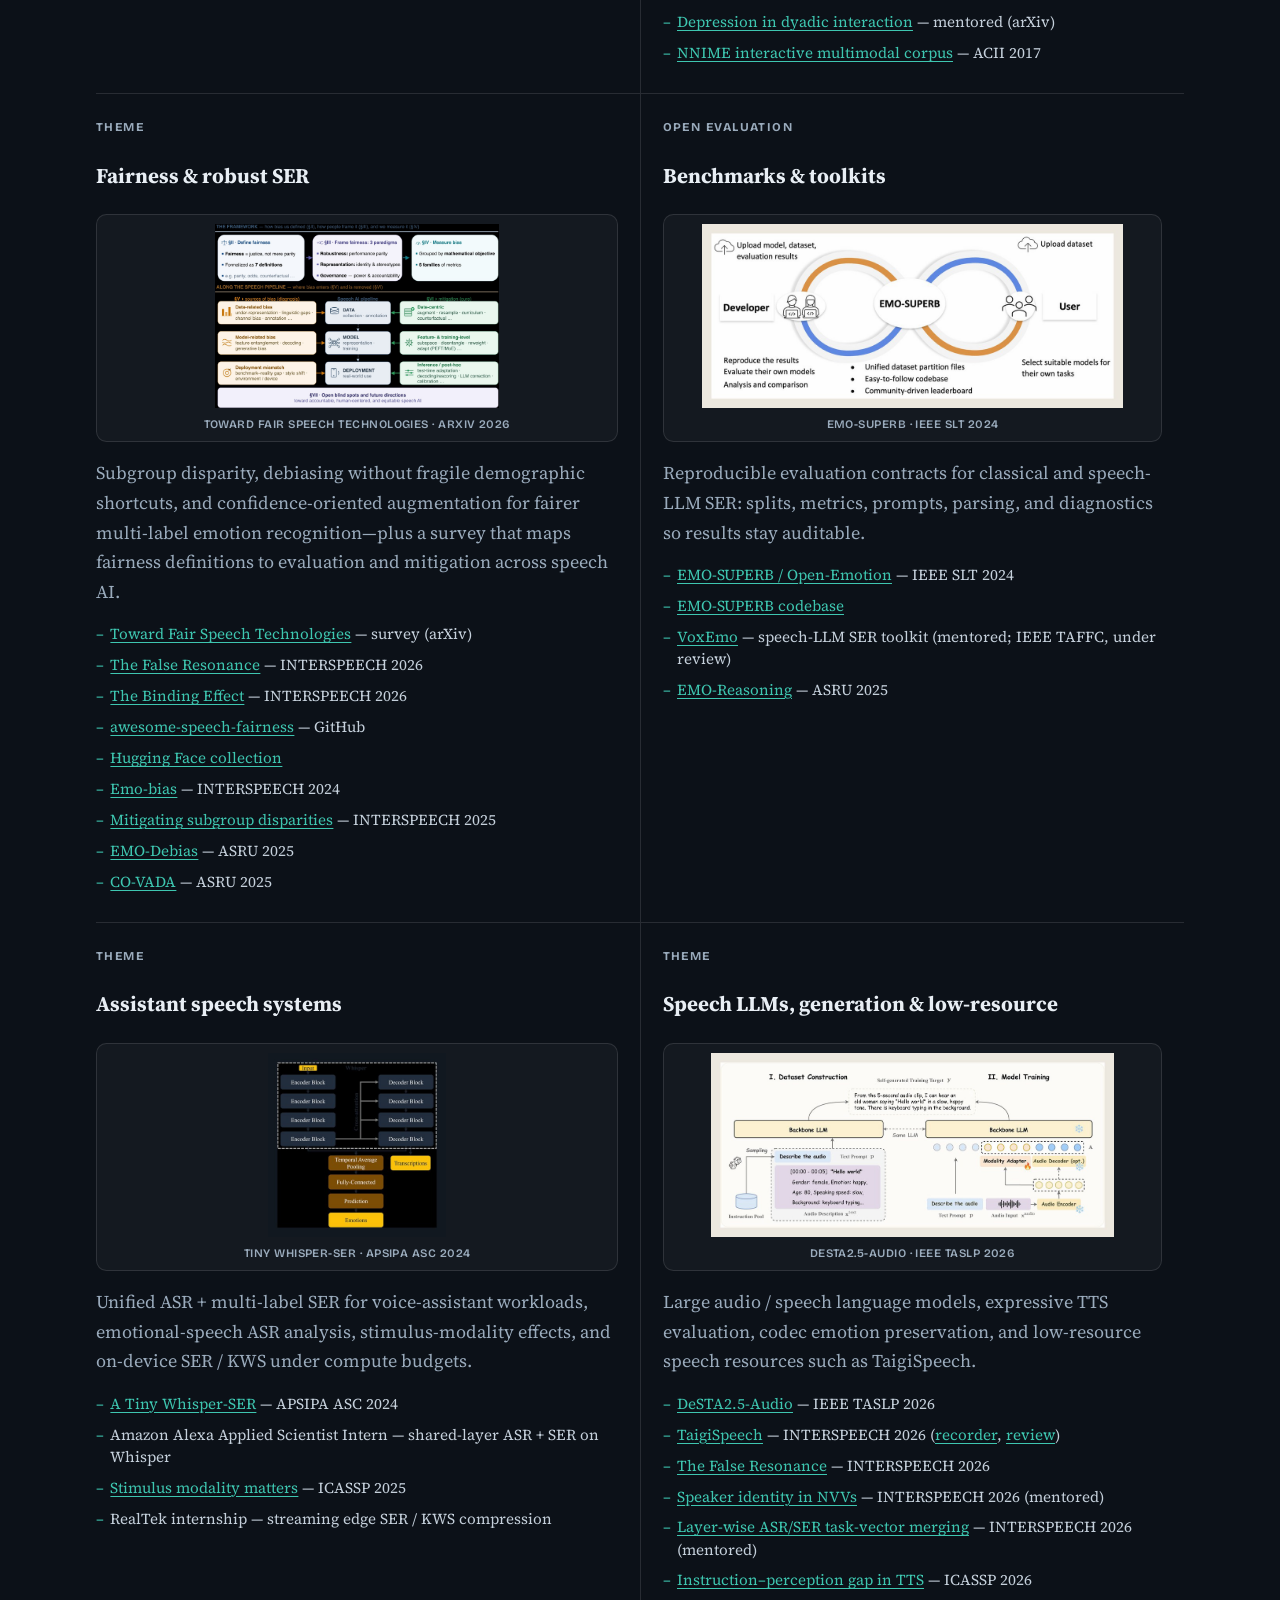
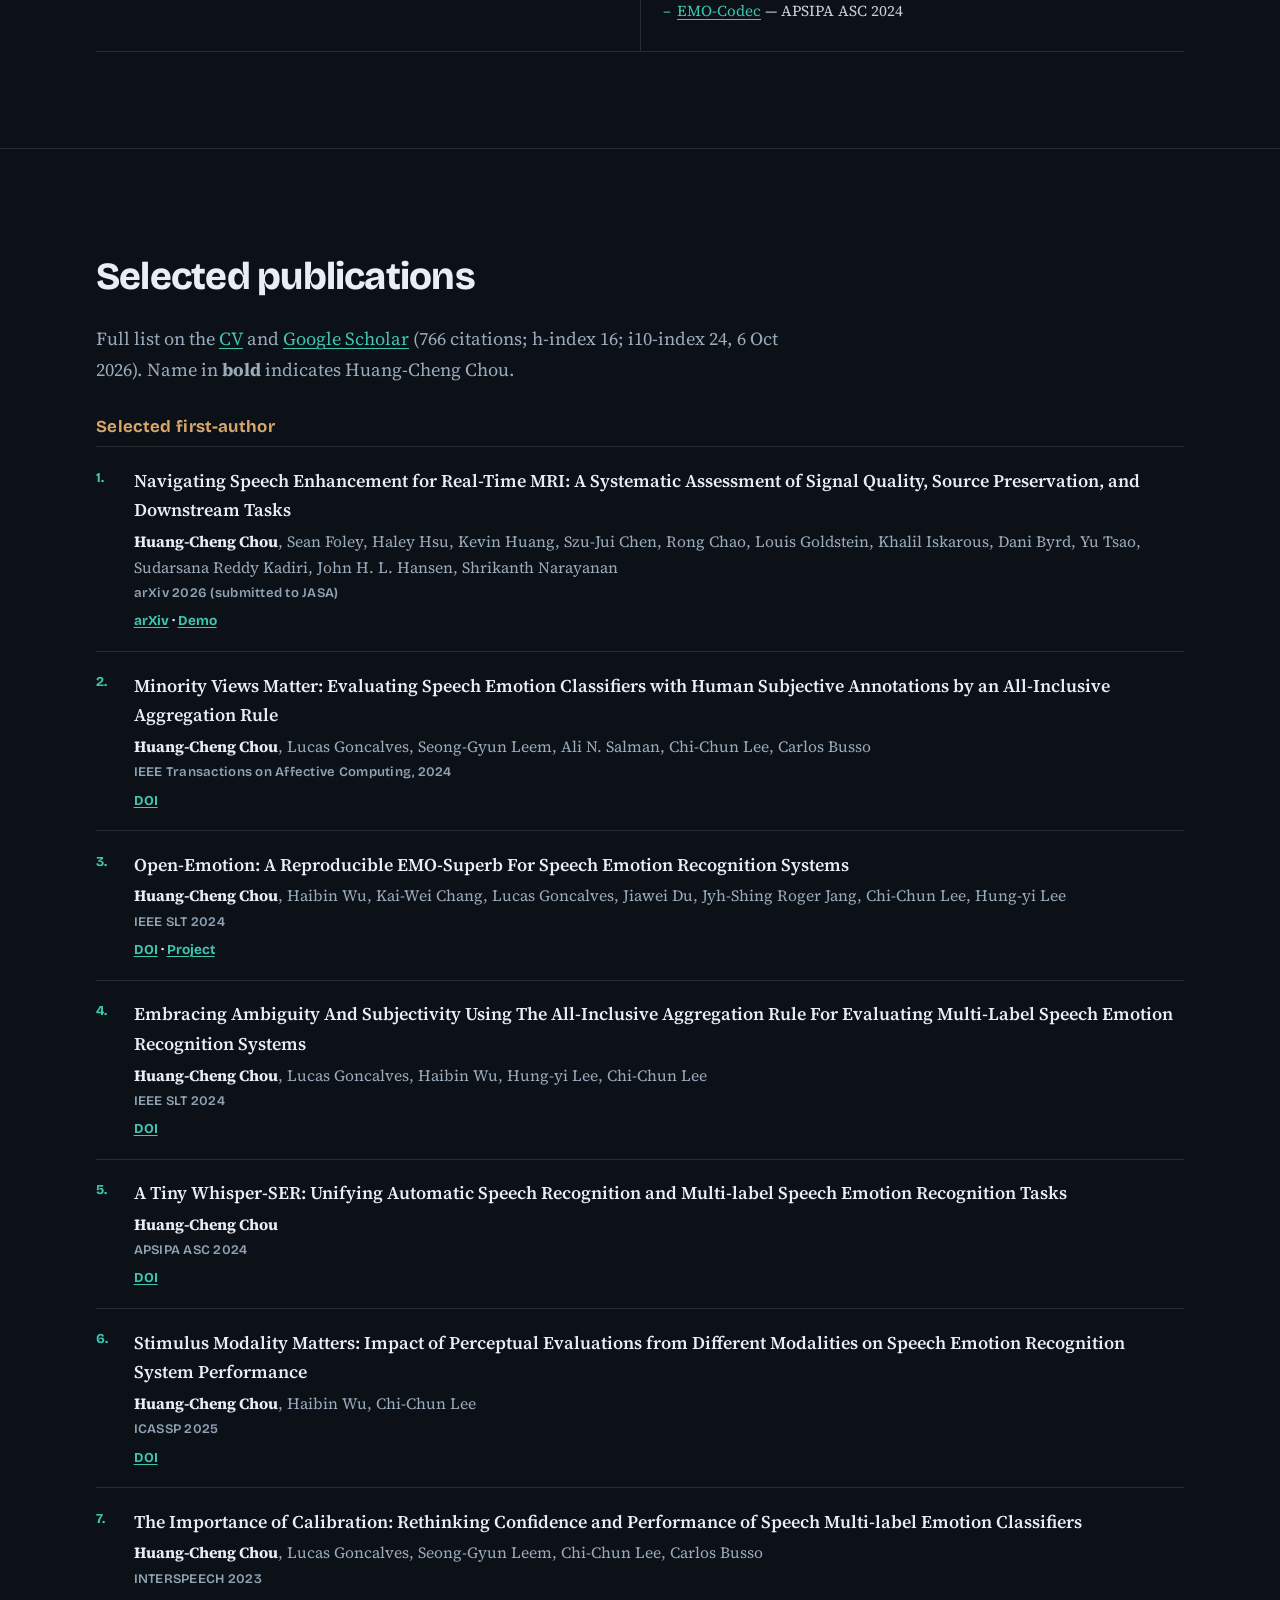
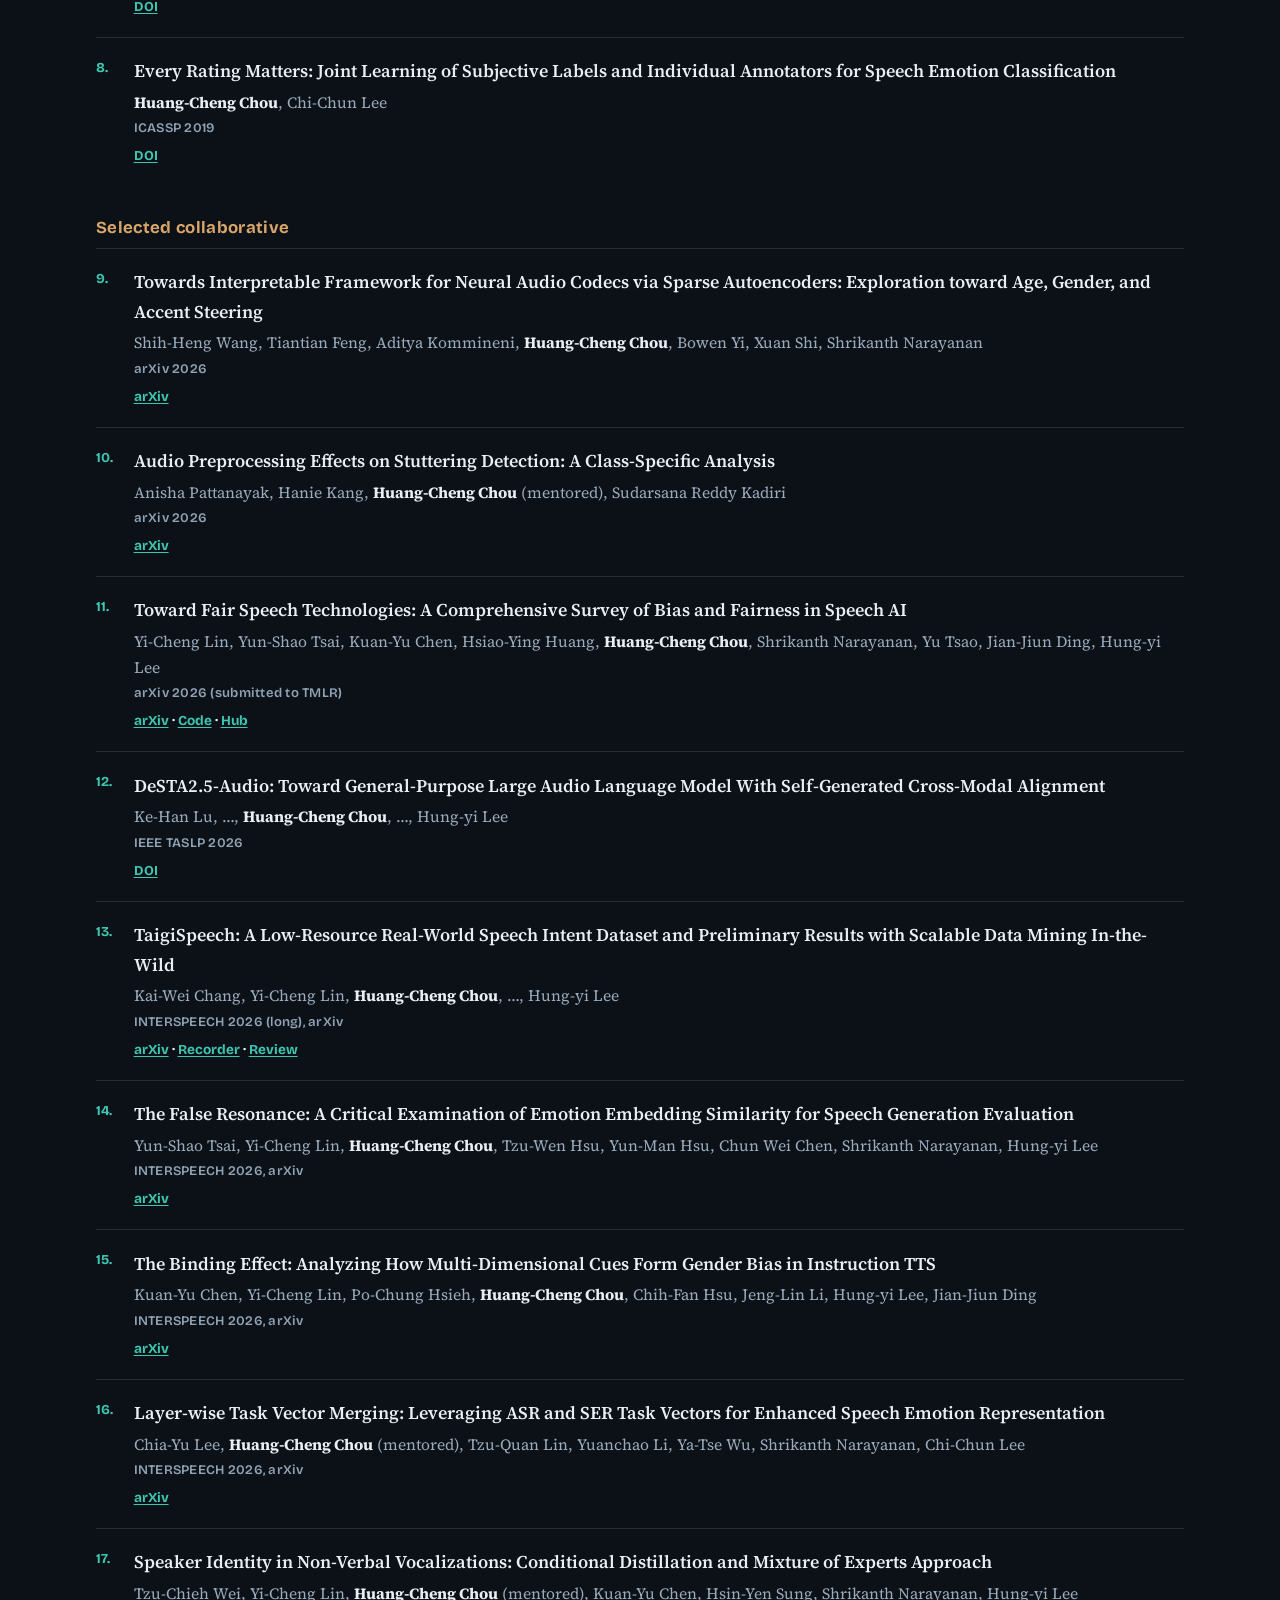
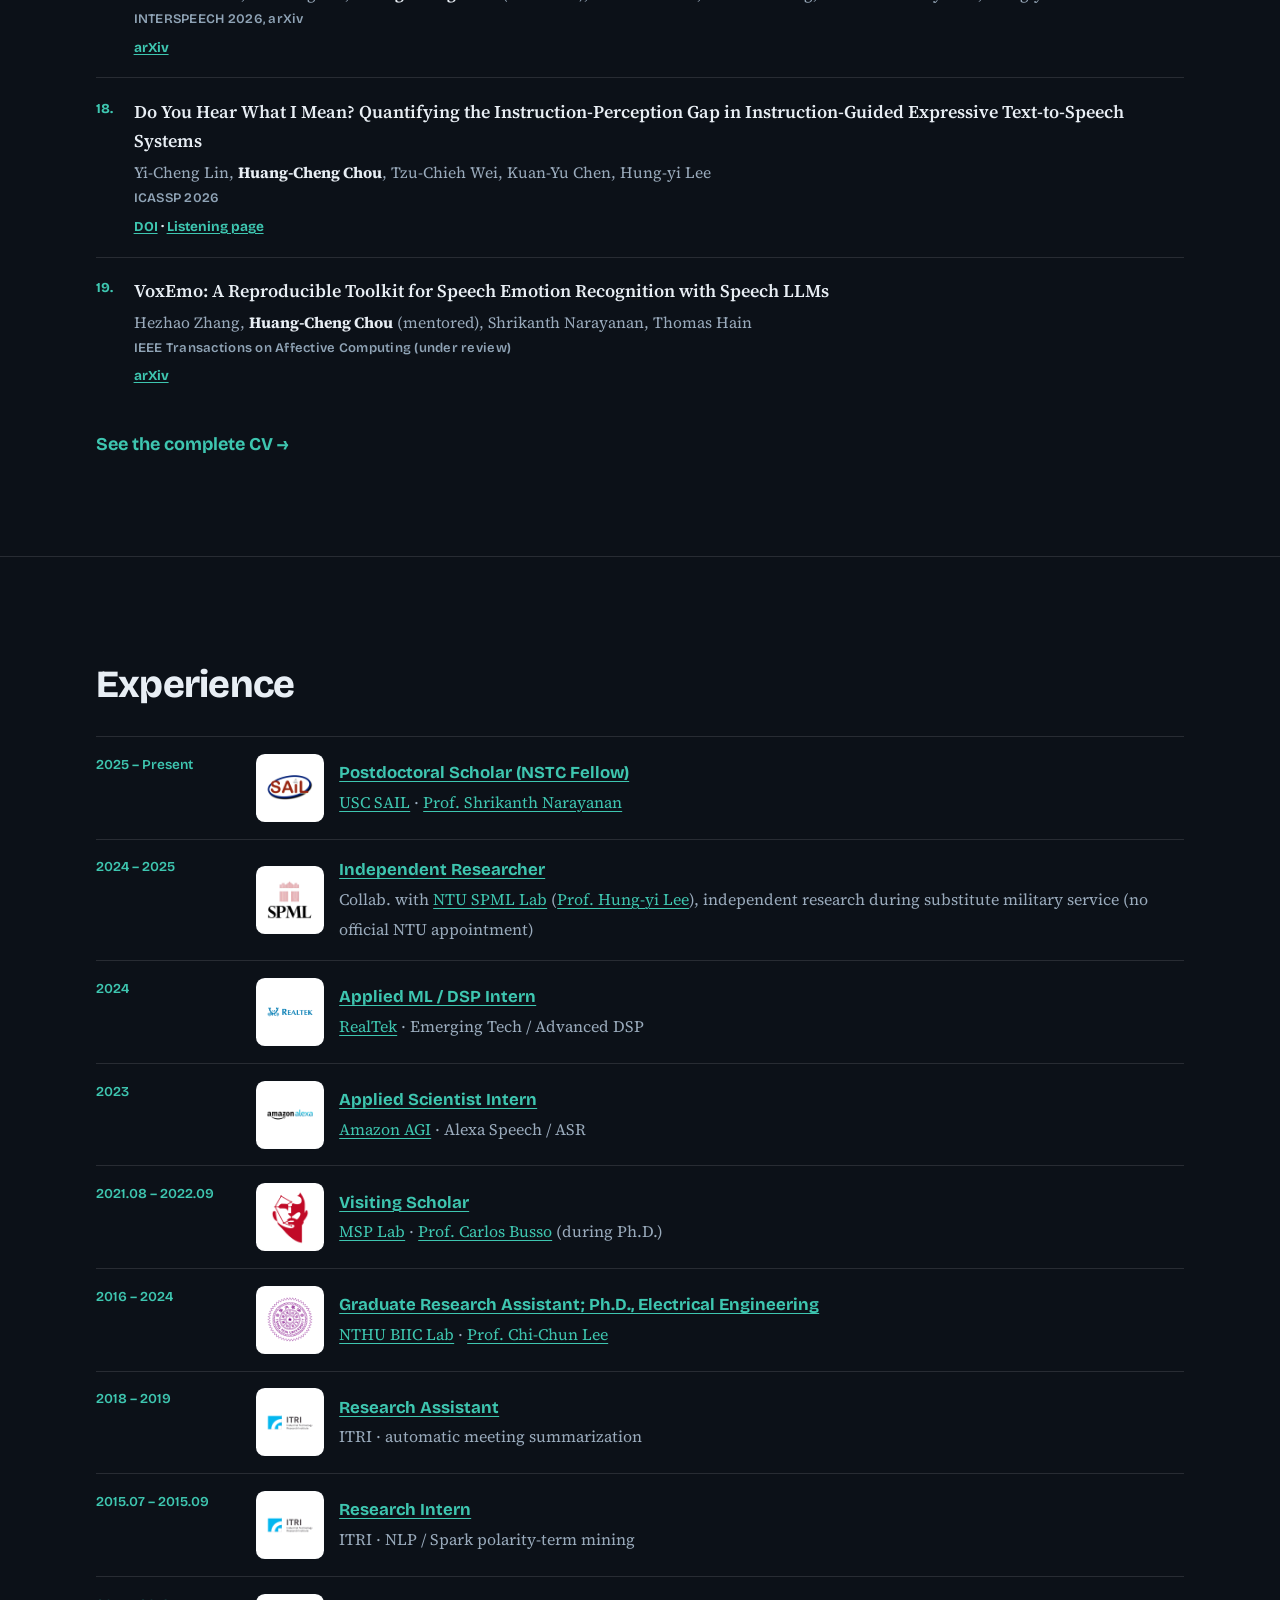
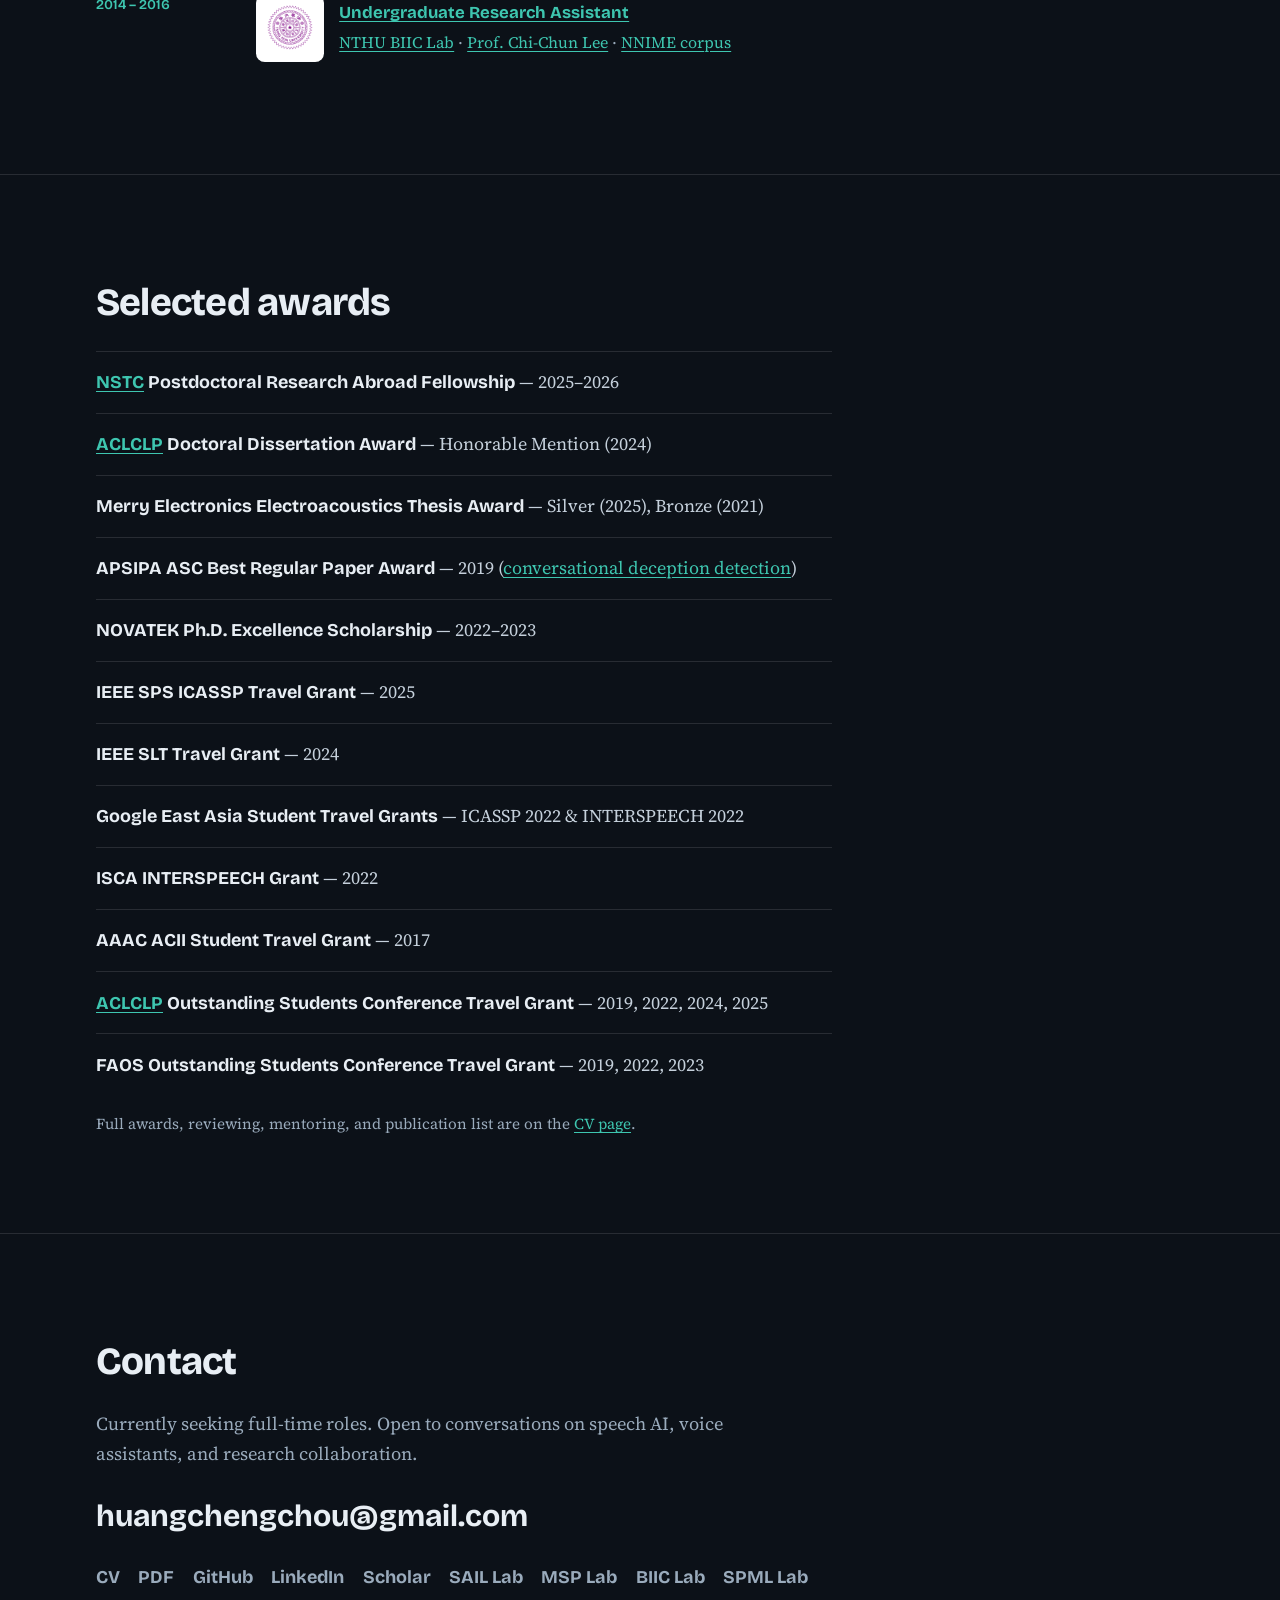
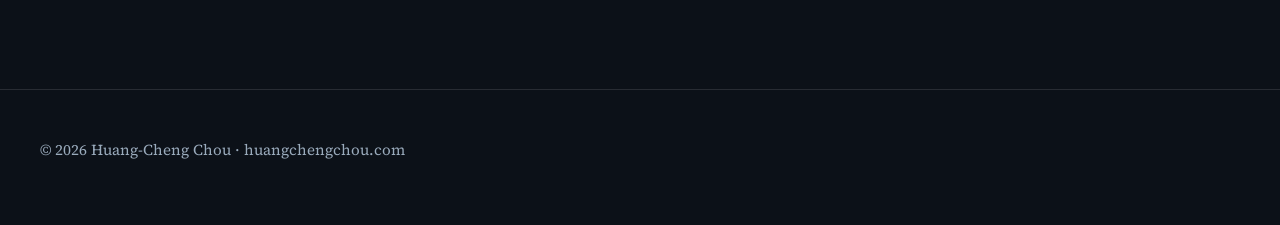
==== commit 9eb21476: "Update Scholar metrics and add the September preprints. Citations are 766 as of 6 Oct 2026. The new " ====
--- a/index.html
+++ b/index.html
@@ -134,7 +134,7 @@
           </div>
           <div>
             <dt>Scholar</dt>
-            <dd>722 citations; h-index 15; i10-index 23 (<a href="https://scholar.google.com/citations?user=_d7pcs4AAAAJ&amp;hl=en" target="_blank" rel="noopener">Google Scholar</a>, 29 Aug 2026)</dd>
+            <dd>766 citations; h-index 16; i10-index 24 (<a href="https://scholar.google.com/citations?user=_d7pcs4AAAAJ&amp;hl=en" target="_blank" rel="noopener">Google Scholar</a>, 6 Oct 2026)</dd>
           </div>
           <div>
             <dt>Contact</dt>
@@ -148,6 +148,15 @@
       <div class="section-inner">
         <h2>News</h2>
         <ol class="news-list">
+          <li>
+            <time datetime="2026-09" class="news-date">2026.09</time>
+            Two new preprints:
+            <a href="https://arxiv.org/abs/2609.34052" target="_blank" rel="noopener"><em>Towards Interpretable Framework for Neural Audio Codecs via Sparse Autoencoders</em></a>
+            (coauthor)
+            and
+            <a href="https://arxiv.org/abs/2609.32285" target="_blank" rel="noopener"><em>Audio Preprocessing Effects on Stuttering Detection</em></a>
+            (mentored).
+          </li>
           <li>
             <time datetime="2026-08" class="news-date">2026.08</time>
             First-author preprint on USC SAIL
@@ -421,7 +430,7 @@
           <a href="cv.html">CV</a>
           and
           <a href="https://scholar.google.com/citations?user=_d7pcs4AAAAJ&amp;hl=en" target="_blank" rel="noopener">Google Scholar</a>
-          (722 citations; h-index 15; i10-index 23, 29 Aug 2026).
+          (766 citations; h-index 16; i10-index 24, 6 Oct 2026).
           Name in <strong>bold</strong> indicates Huang-Cheng Chou.
         </p>
 
@@ -485,6 +494,18 @@
 
         <h3 class="pubs-subhead">Selected collaborative</h3>
         <ol class="pub-list pub-list-continued">
+          <li>
+            <span class="pub-title"><a href="https://arxiv.org/abs/2609.34052" target="_blank" rel="noopener">Towards Interpretable Framework for Neural Audio Codecs via Sparse Autoencoders: Exploration toward Age, Gender, and Accent Steering</a></span>
+            <span class="pub-authors">Shih-Heng Wang, Tiantian Feng, Aditya Kommineni, <strong>Huang-Cheng Chou</strong>, Bowen Yi, Xuan Shi, Shrikanth Narayanan</span>
+            <span class="pub-venue">arXiv 2026</span>
+            <span class="pub-links"><a href="https://arxiv.org/abs/2609.34052" target="_blank" rel="noopener">arXiv</a></span>
+          </li>
+          <li>
+            <span class="pub-title"><a href="https://arxiv.org/abs/2609.32285" target="_blank" rel="noopener">Audio Preprocessing Effects on Stuttering Detection: A Class-Specific Analysis</a></span>
+            <span class="pub-authors">Anisha Pattanayak, Hanie Kang, <strong>Huang-Cheng Chou</strong> (mentored), Sudarsana Reddy Kadiri</span>
+            <span class="pub-venue">arXiv 2026</span>
+            <span class="pub-links"><a href="https://arxiv.org/abs/2609.32285" target="_blank" rel="noopener">arXiv</a></span>
+          </li>
           <li>
             <span class="pub-title"><a href="https://arxiv.org/abs/2605.01597" target="_blank" rel="noopener">Toward Fair Speech Technologies: A Comprehensive Survey of Bias and Fairness in Speech AI</a></span>
             <span class="pub-authors">Yi-Cheng Lin, Yun-Shao Tsai, Kuan-Yu Chen, Hsiao-Ying Huang, <strong>Huang-Cheng Chou</strong>, Shrikanth Narayanan, Yu Tsao, Jian-Jiun Ding, Hung-yi Lee</span>
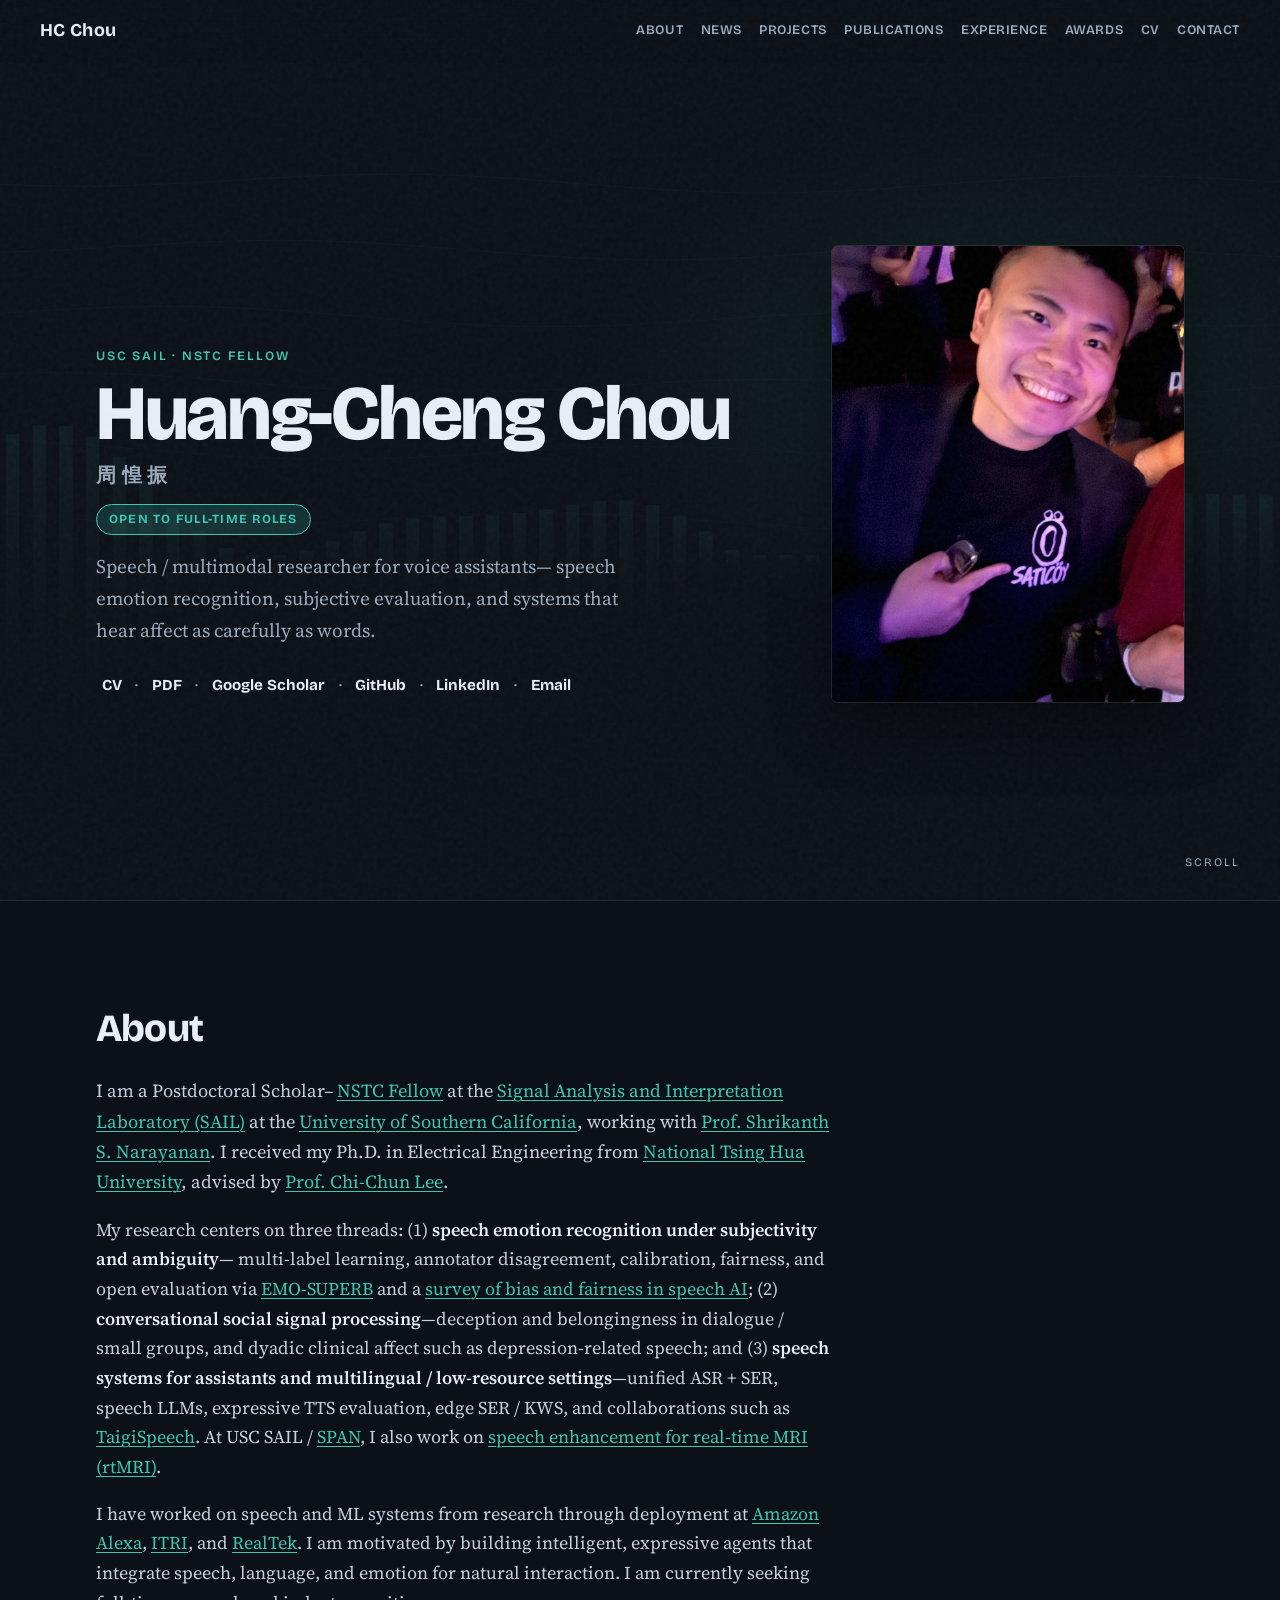
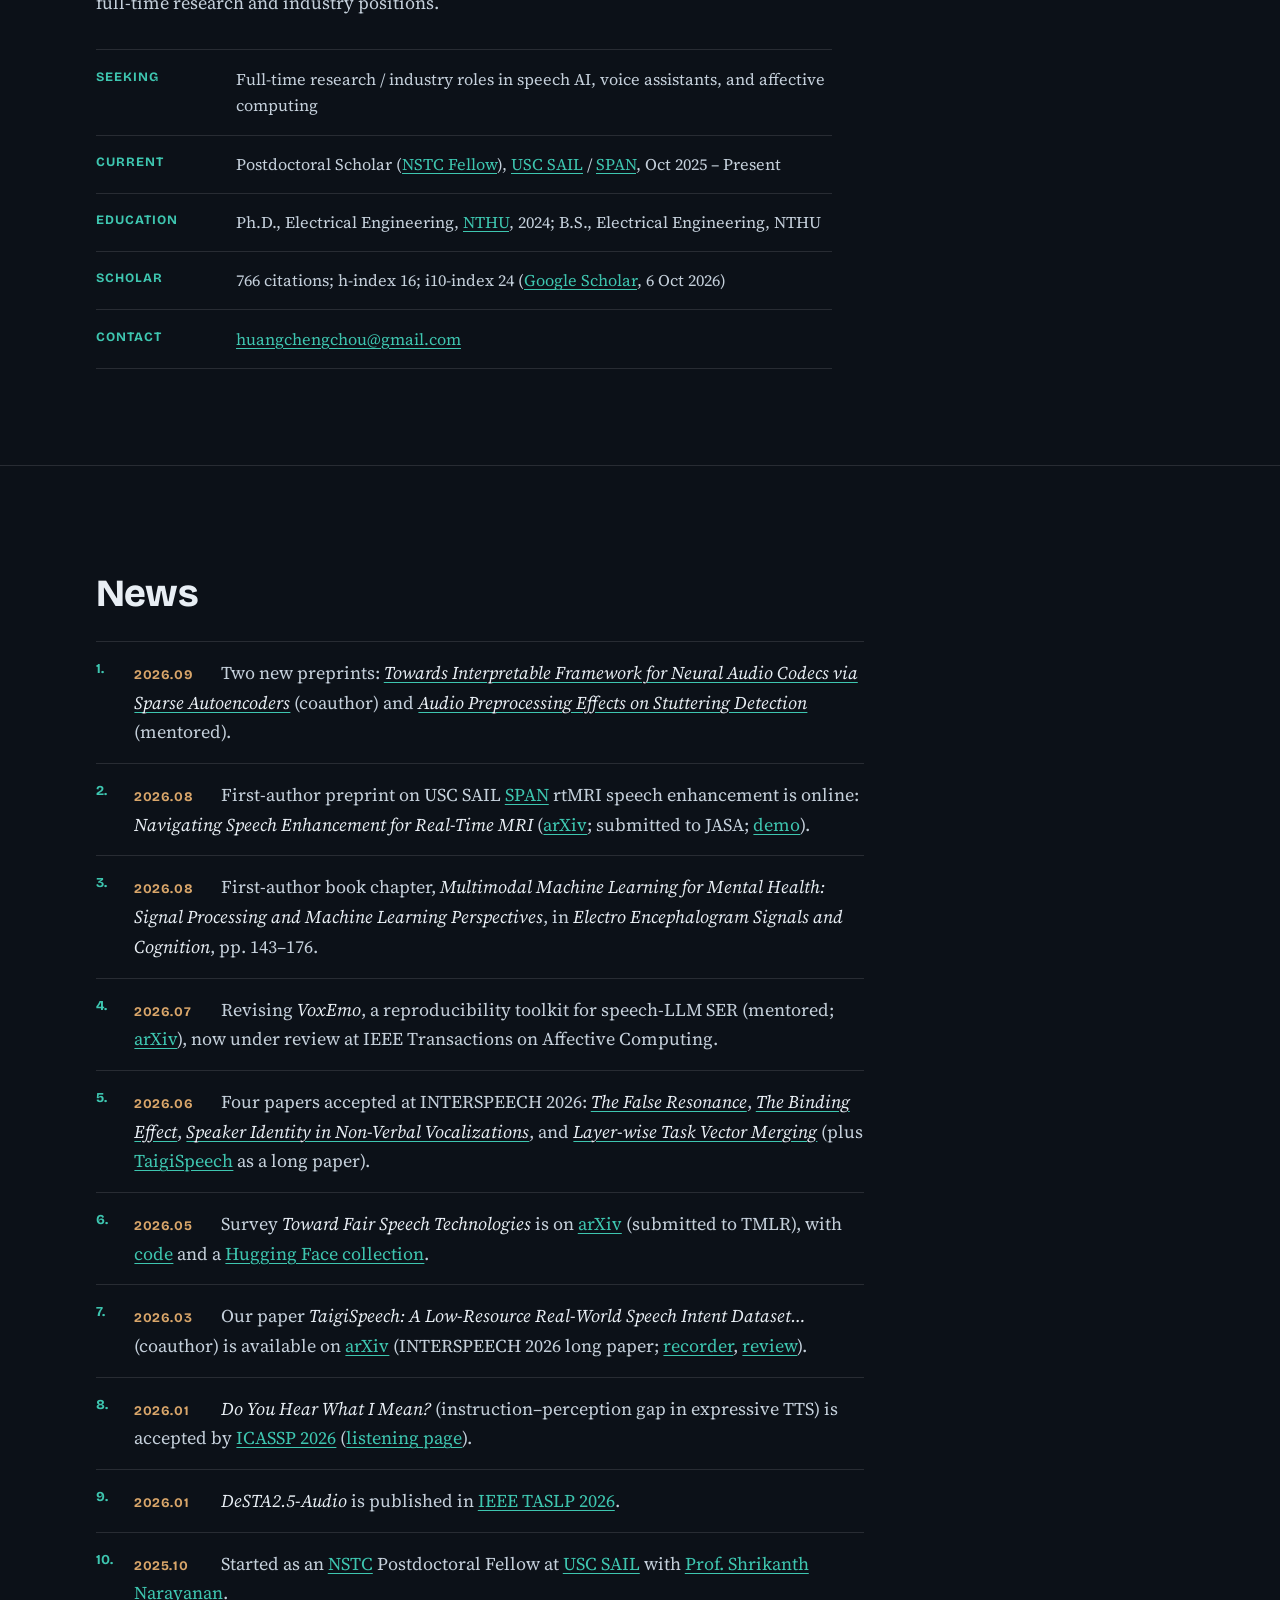
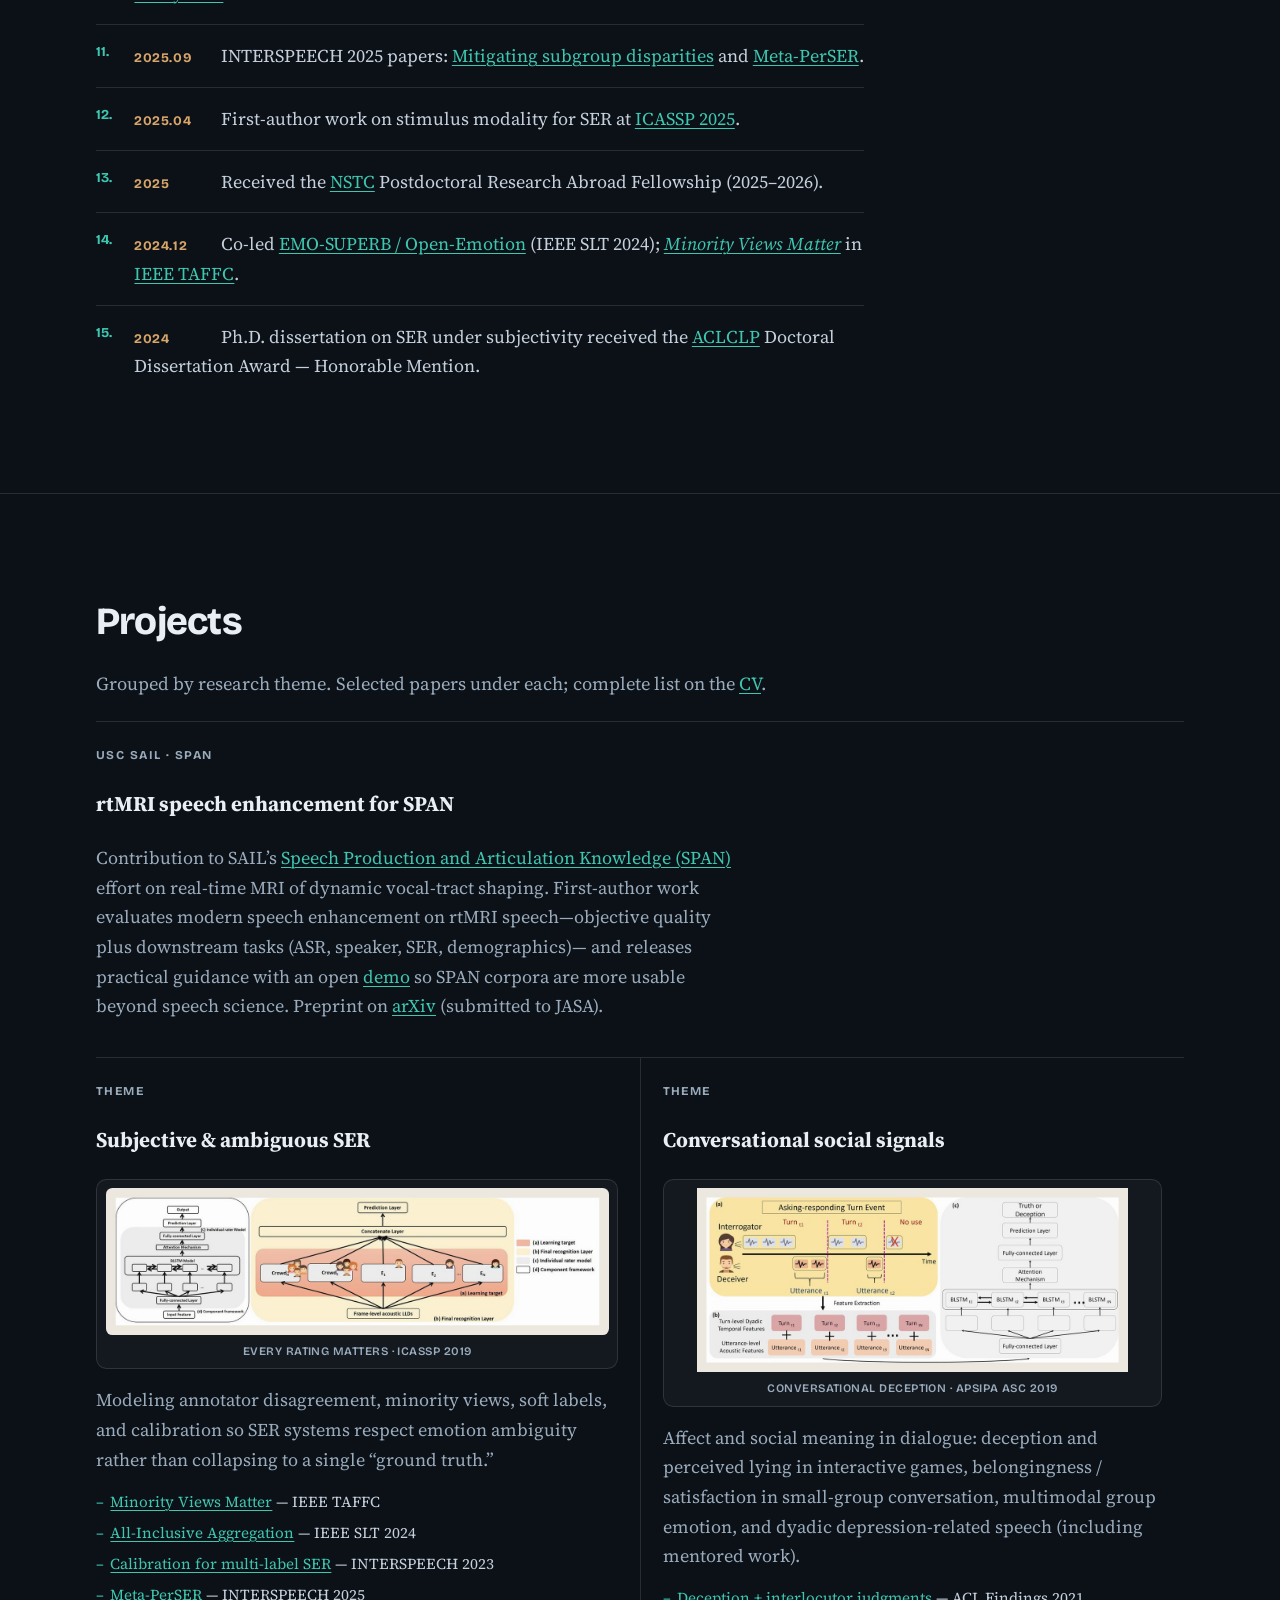
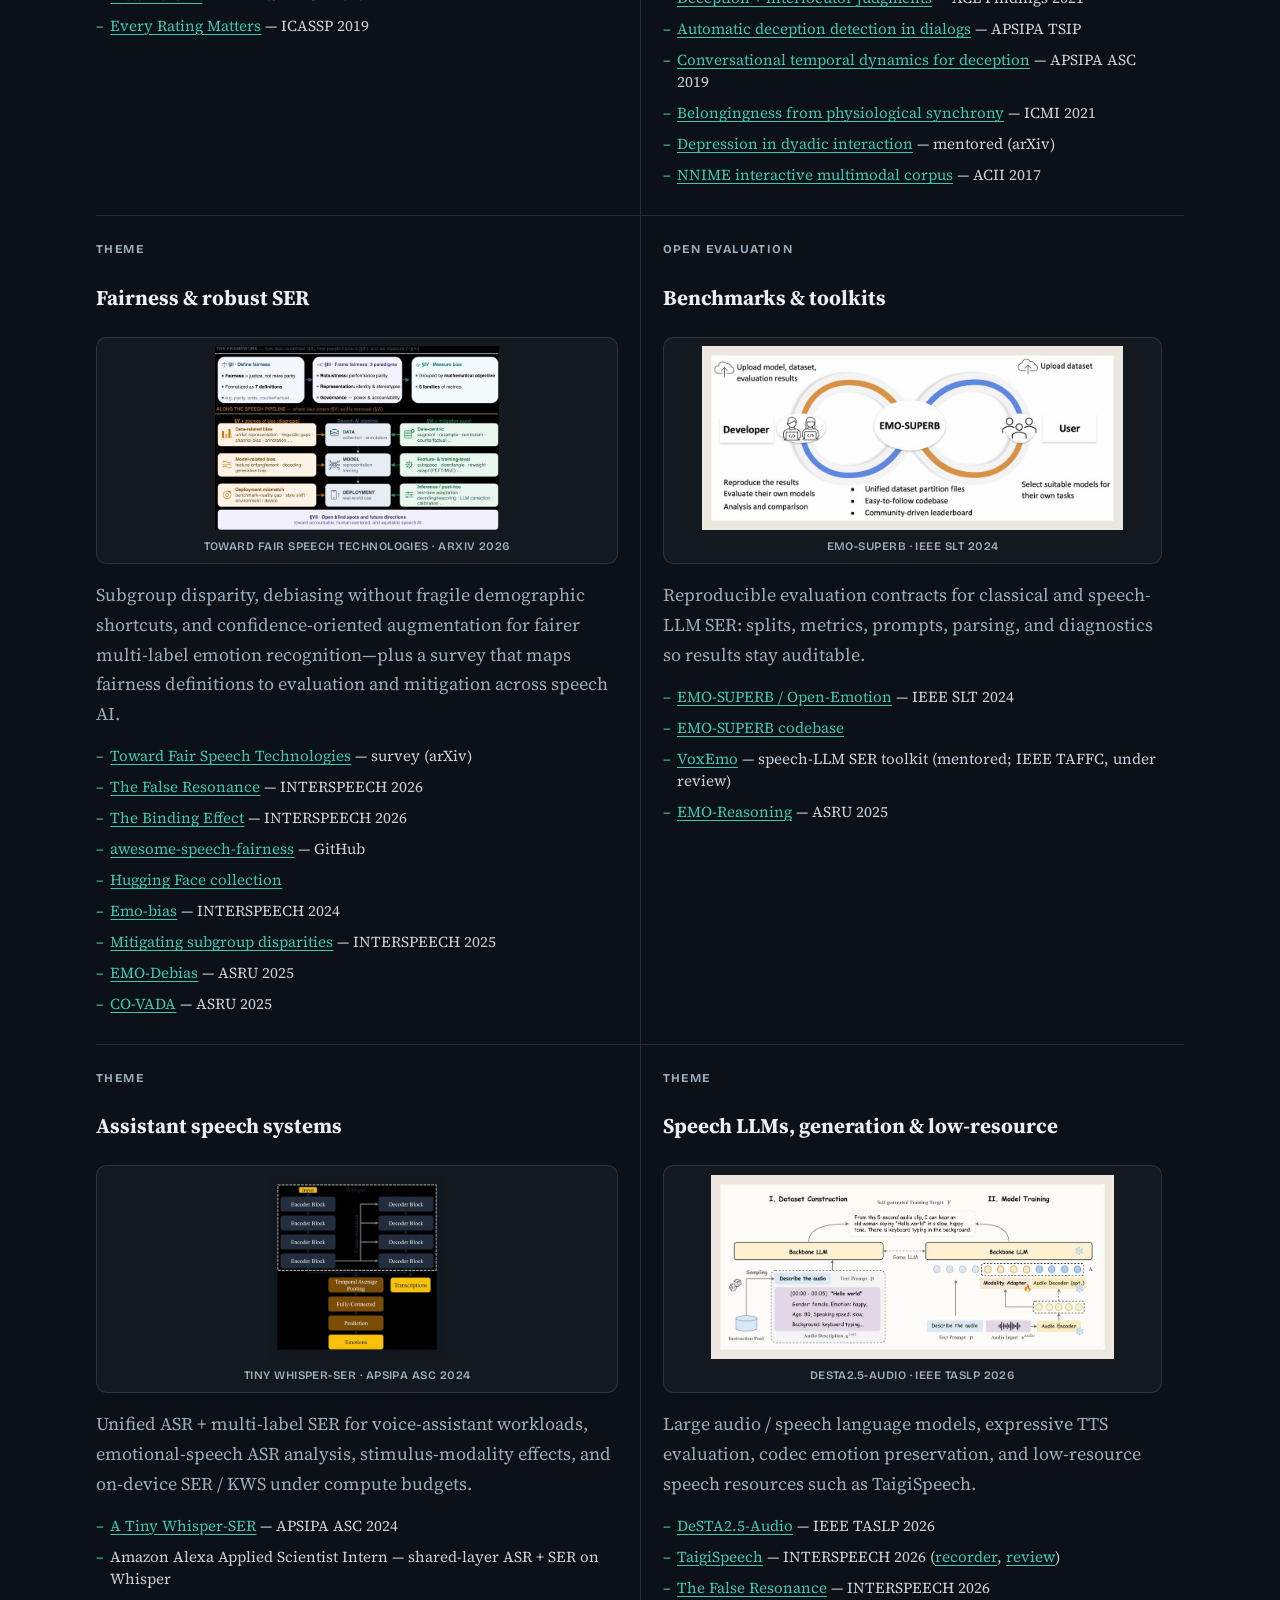
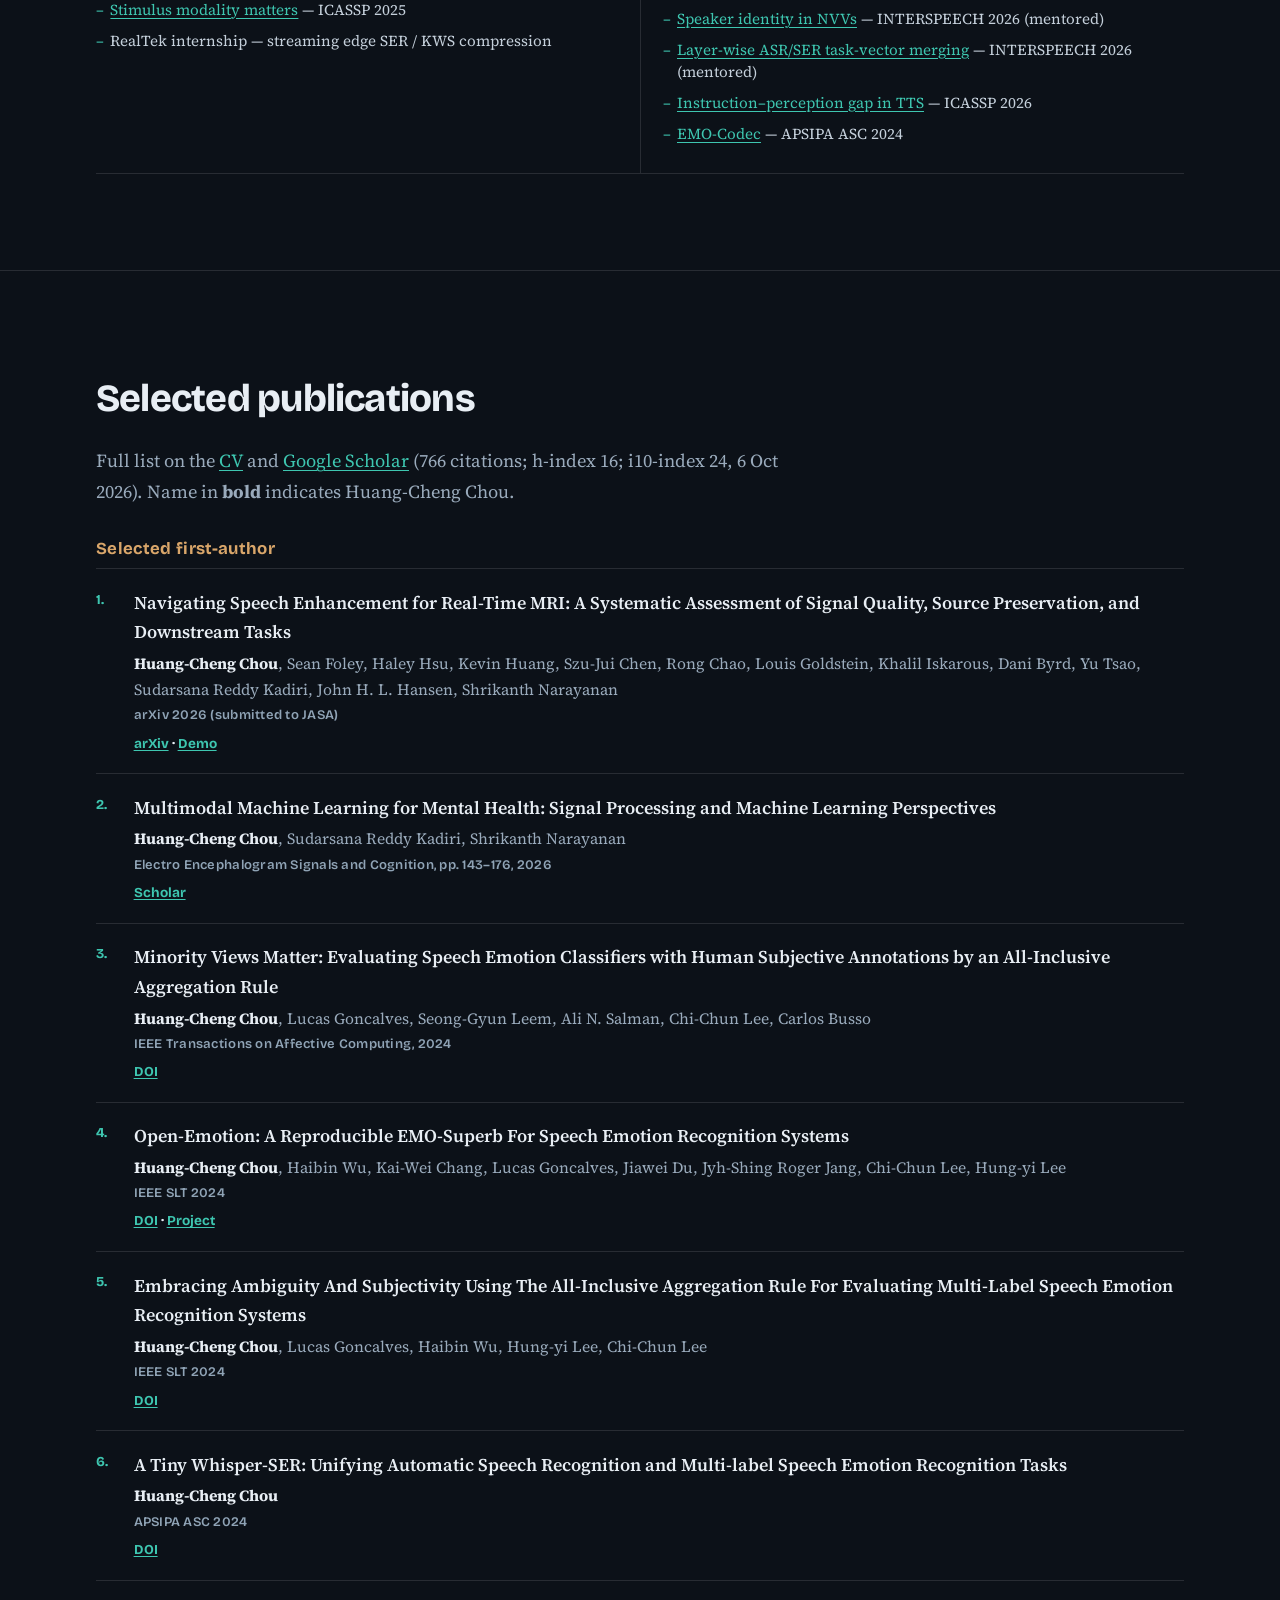
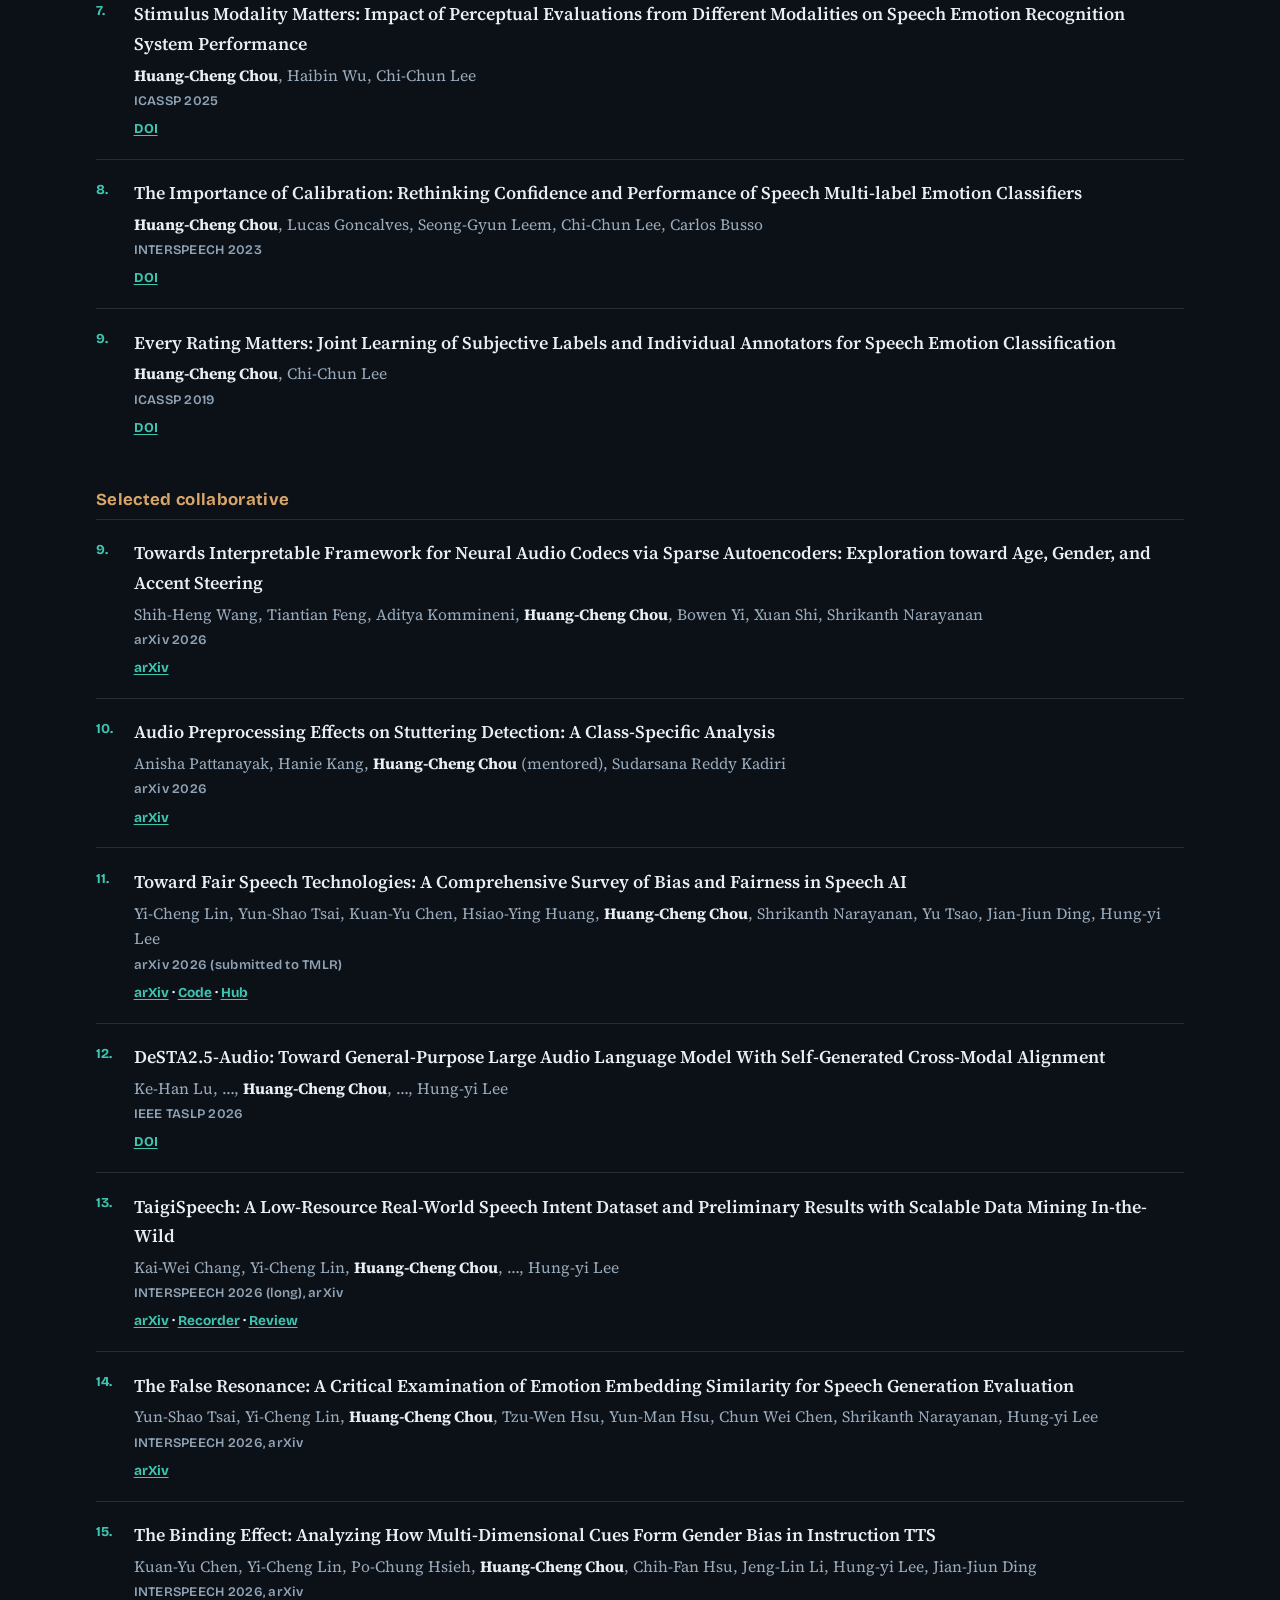
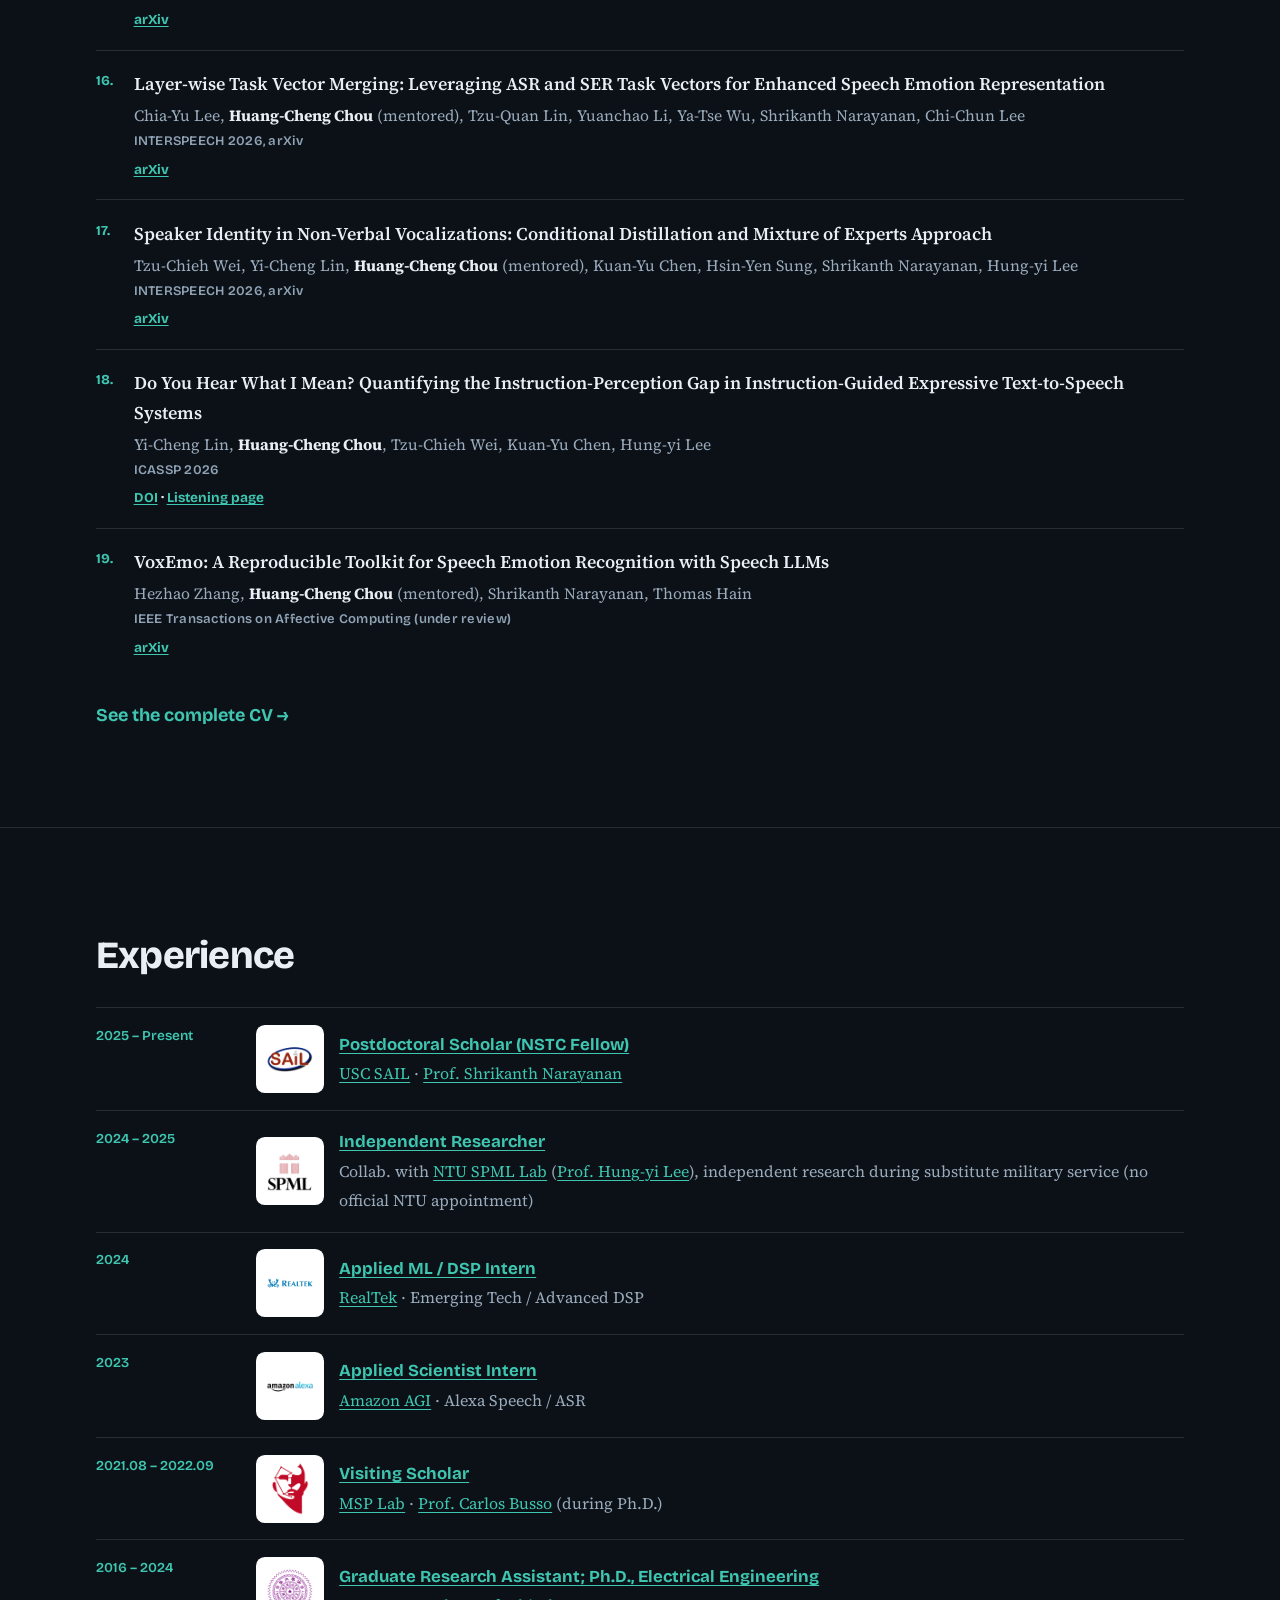
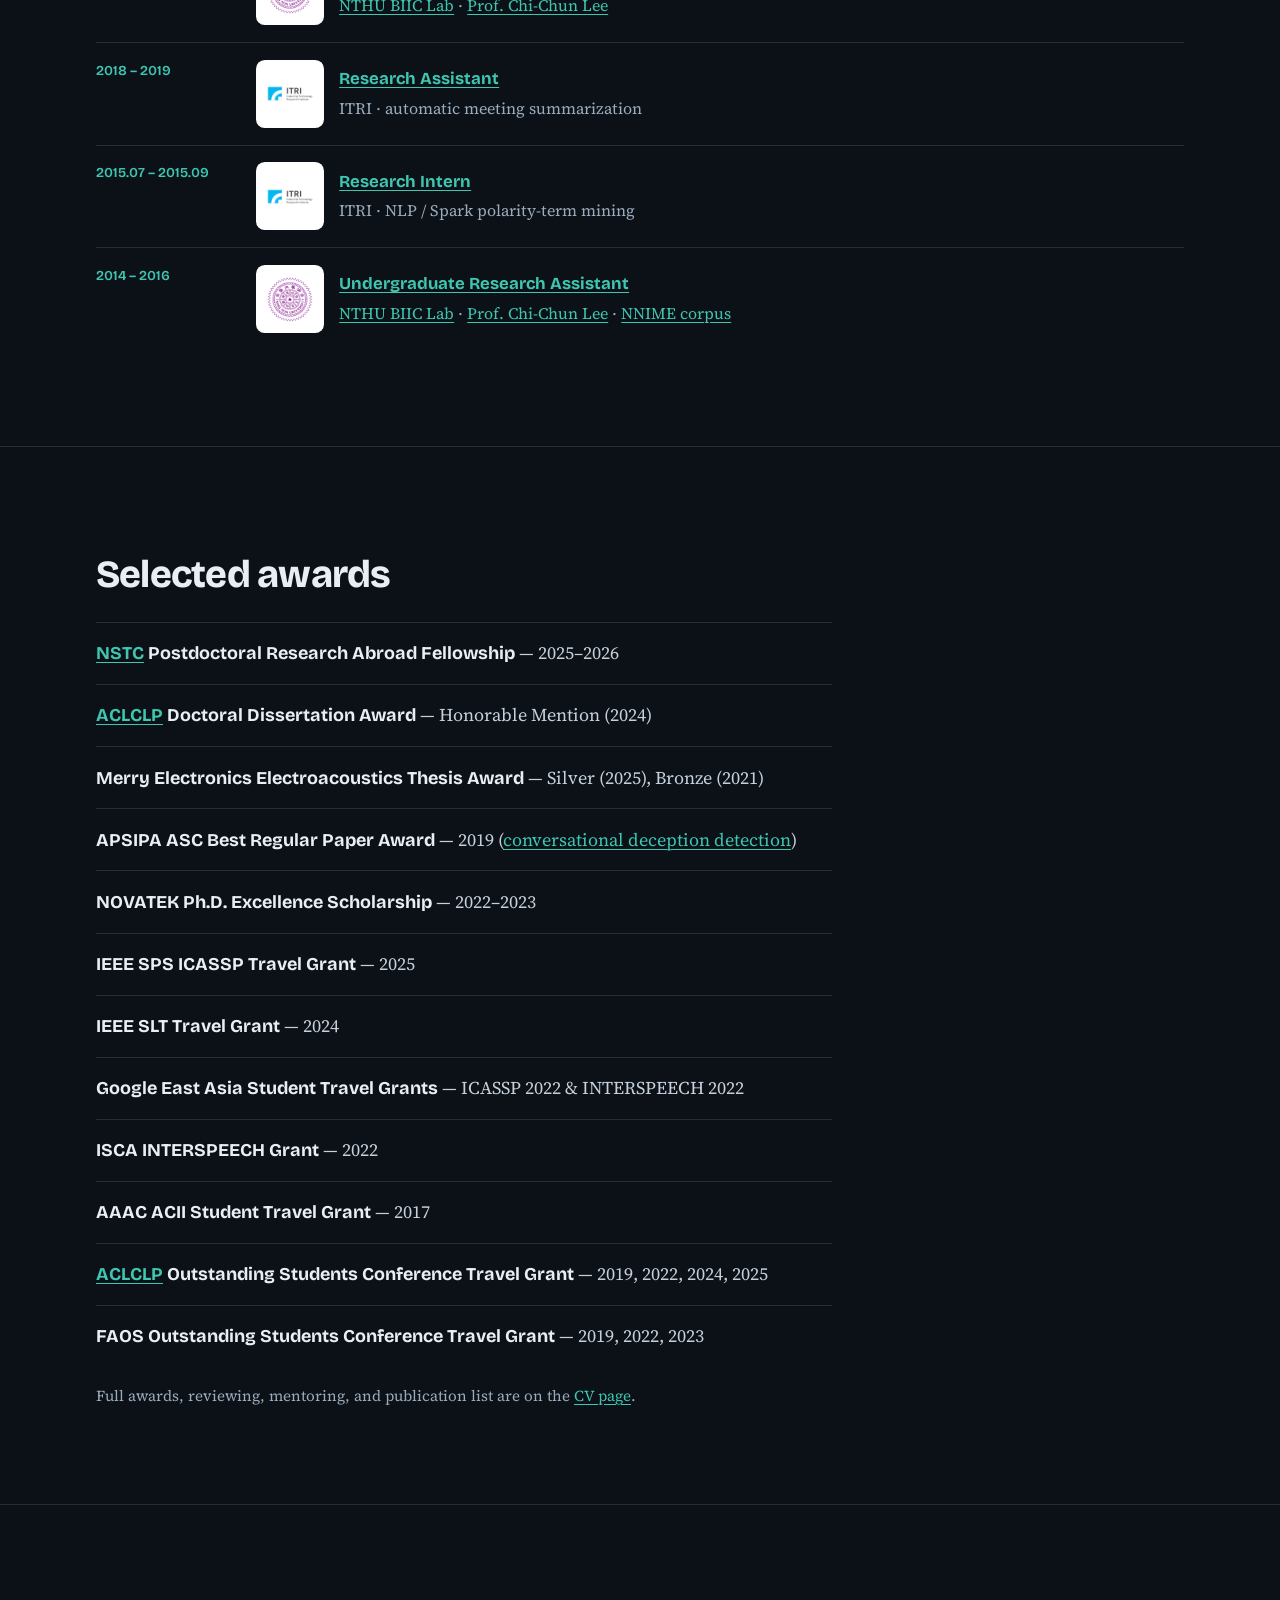
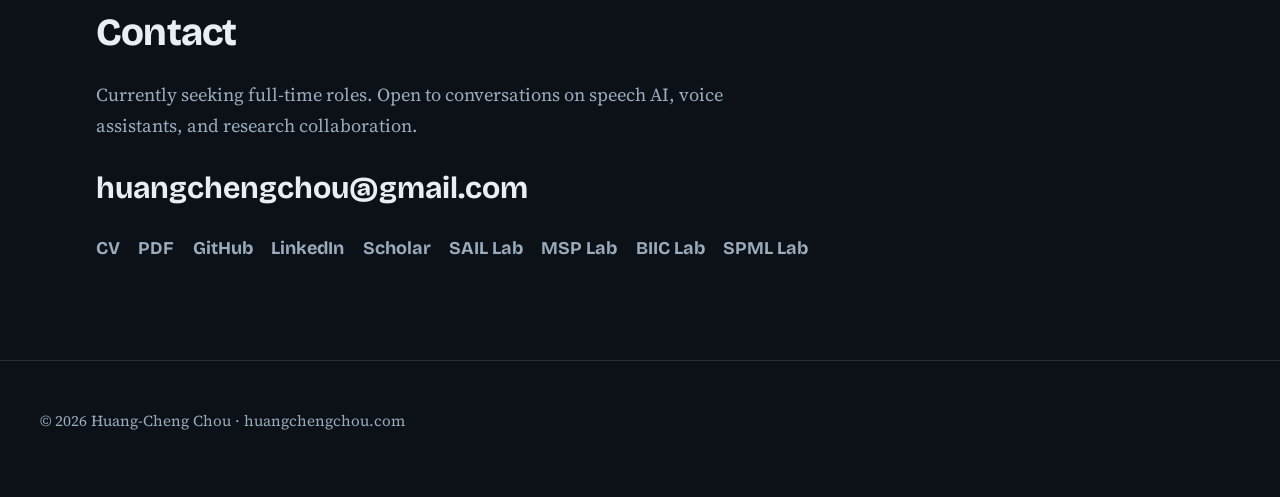
==== commit fa26759d: "Record the live Scholar statuses and the mental-health chapter. Two depression papers are accepted t" ====
--- a/index.html
+++ b/index.html
@@ -167,6 +167,12 @@
             <a href="https://rmridemo.huangchengchou.com" target="_blank" rel="noopener">demo</a>).
           </li>
           <li>
+            <time datetime="2026-08" class="news-date">2026.08</time>
+            First-author book chapter,
+            <em>Multimodal Machine Learning for Mental Health: Signal Processing and Machine Learning Perspectives</em>,
+            in <em>Electro Encephalogram Signals and Cognition</em>, pp. 143–176.
+          </li>
+          <li>
             <time datetime="2026-07" class="news-date">2026.07</time>
             Revising <em>VoxEmo</em>, a reproducibility toolkit for speech-LLM SER
             (mentored;
@@ -446,6 +452,12 @@
             </span>
           </li>
           <li>
+            <span class="pub-title">Multimodal Machine Learning for Mental Health: Signal Processing and Machine Learning Perspectives</span>
+            <span class="pub-authors"><strong>Huang-Cheng Chou</strong>, Sudarsana Reddy Kadiri, Shrikanth Narayanan</span>
+            <span class="pub-venue">Electro Encephalogram Signals and Cognition, pp. 143–176, 2026</span>
+            <span class="pub-links"><a href="https://scholar.google.com/citations?view_op=view_citation&amp;hl=en&amp;user=_d7pcs4AAAAJ&amp;citation_for_view=_d7pcs4AAAAJ:isC4tDSrTZIC" target="_blank" rel="noopener">Scholar</a></span>
+          </li>
+          <li>
             <span class="pub-title"><a href="https://doi.org/10.1109/TAFFC.2024.3411290" target="_blank" rel="noopener">Minority Views Matter: Evaluating Speech Emotion Classifiers with Human Subjective Annotations by an All-Inclusive Aggregation Rule</a></span>
             <span class="pub-authors"><strong>Huang-Cheng Chou</strong>, Lucas Goncalves, Seong-Gyun Leem, Ali N. Salman, Chi-Chun Lee, Carlos Busso</span>
             <span class="pub-venue">IEEE Transactions on Affective Computing, 2024</span>
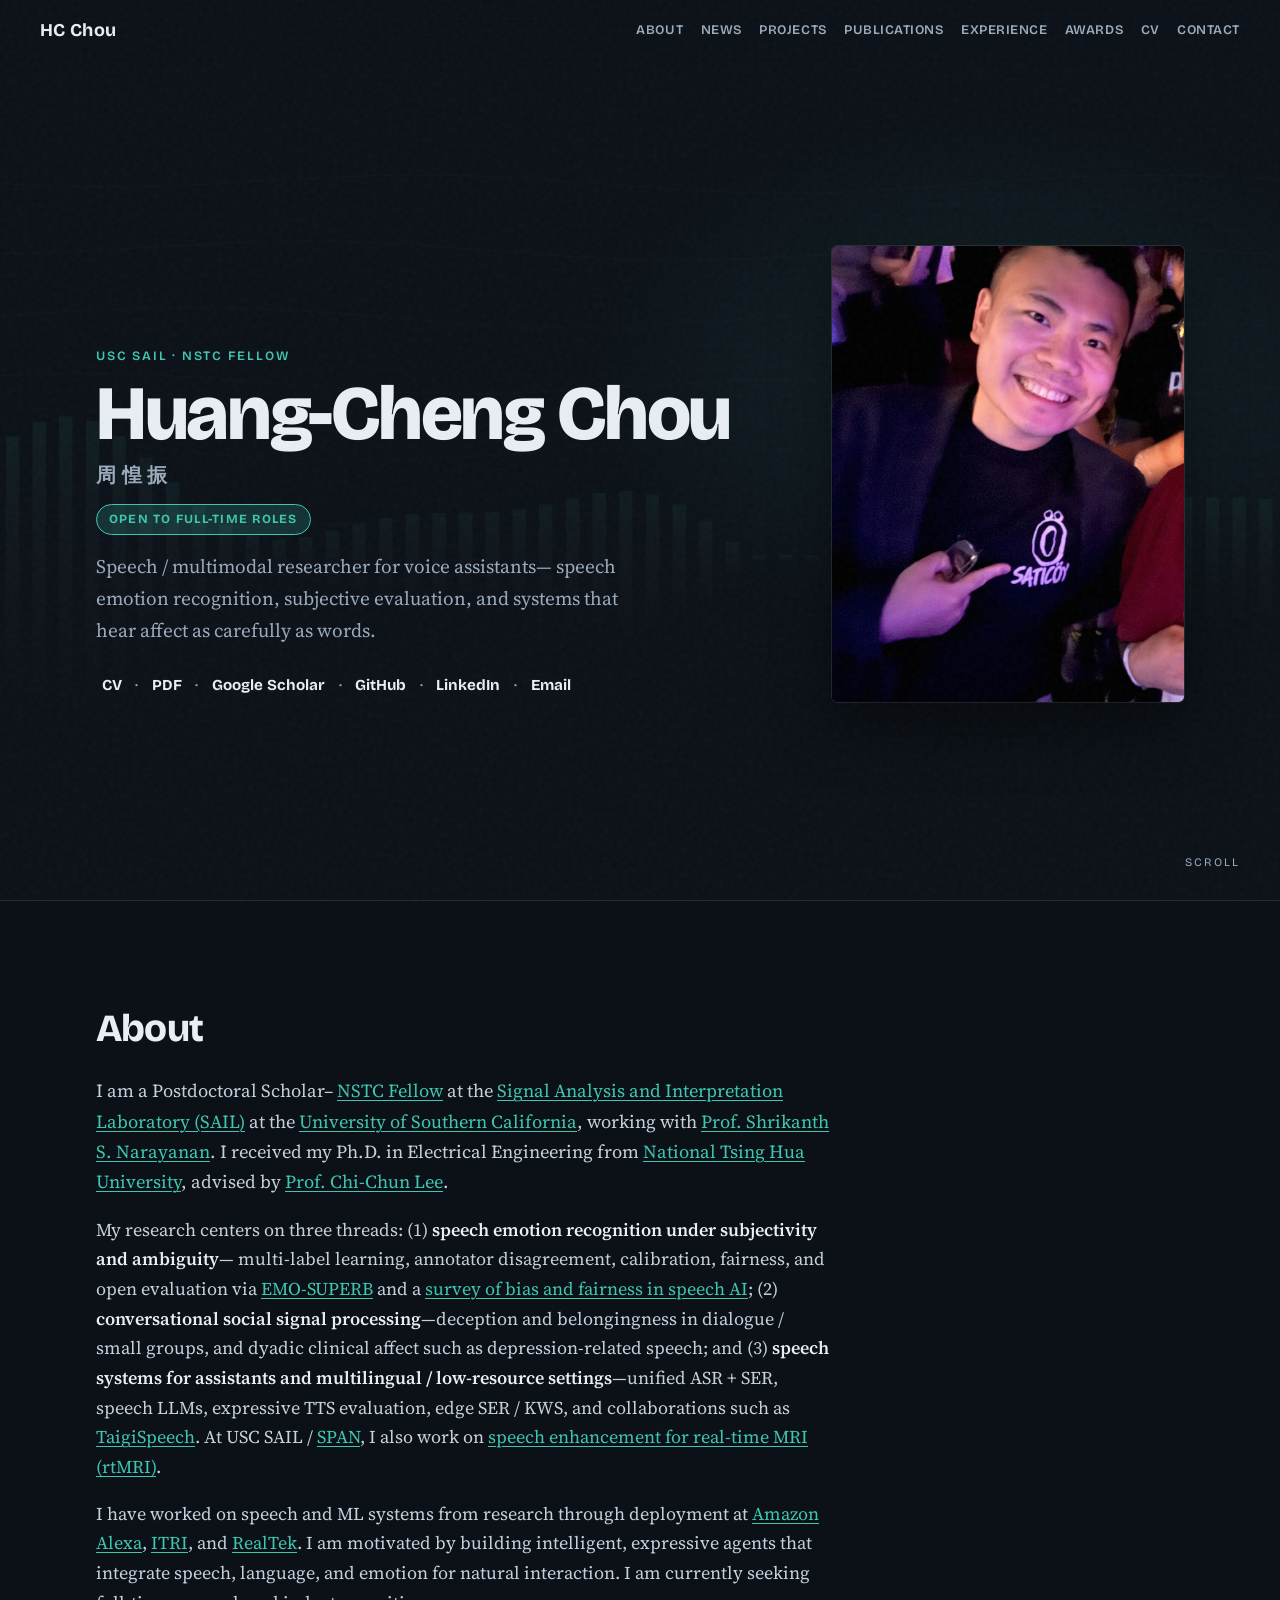
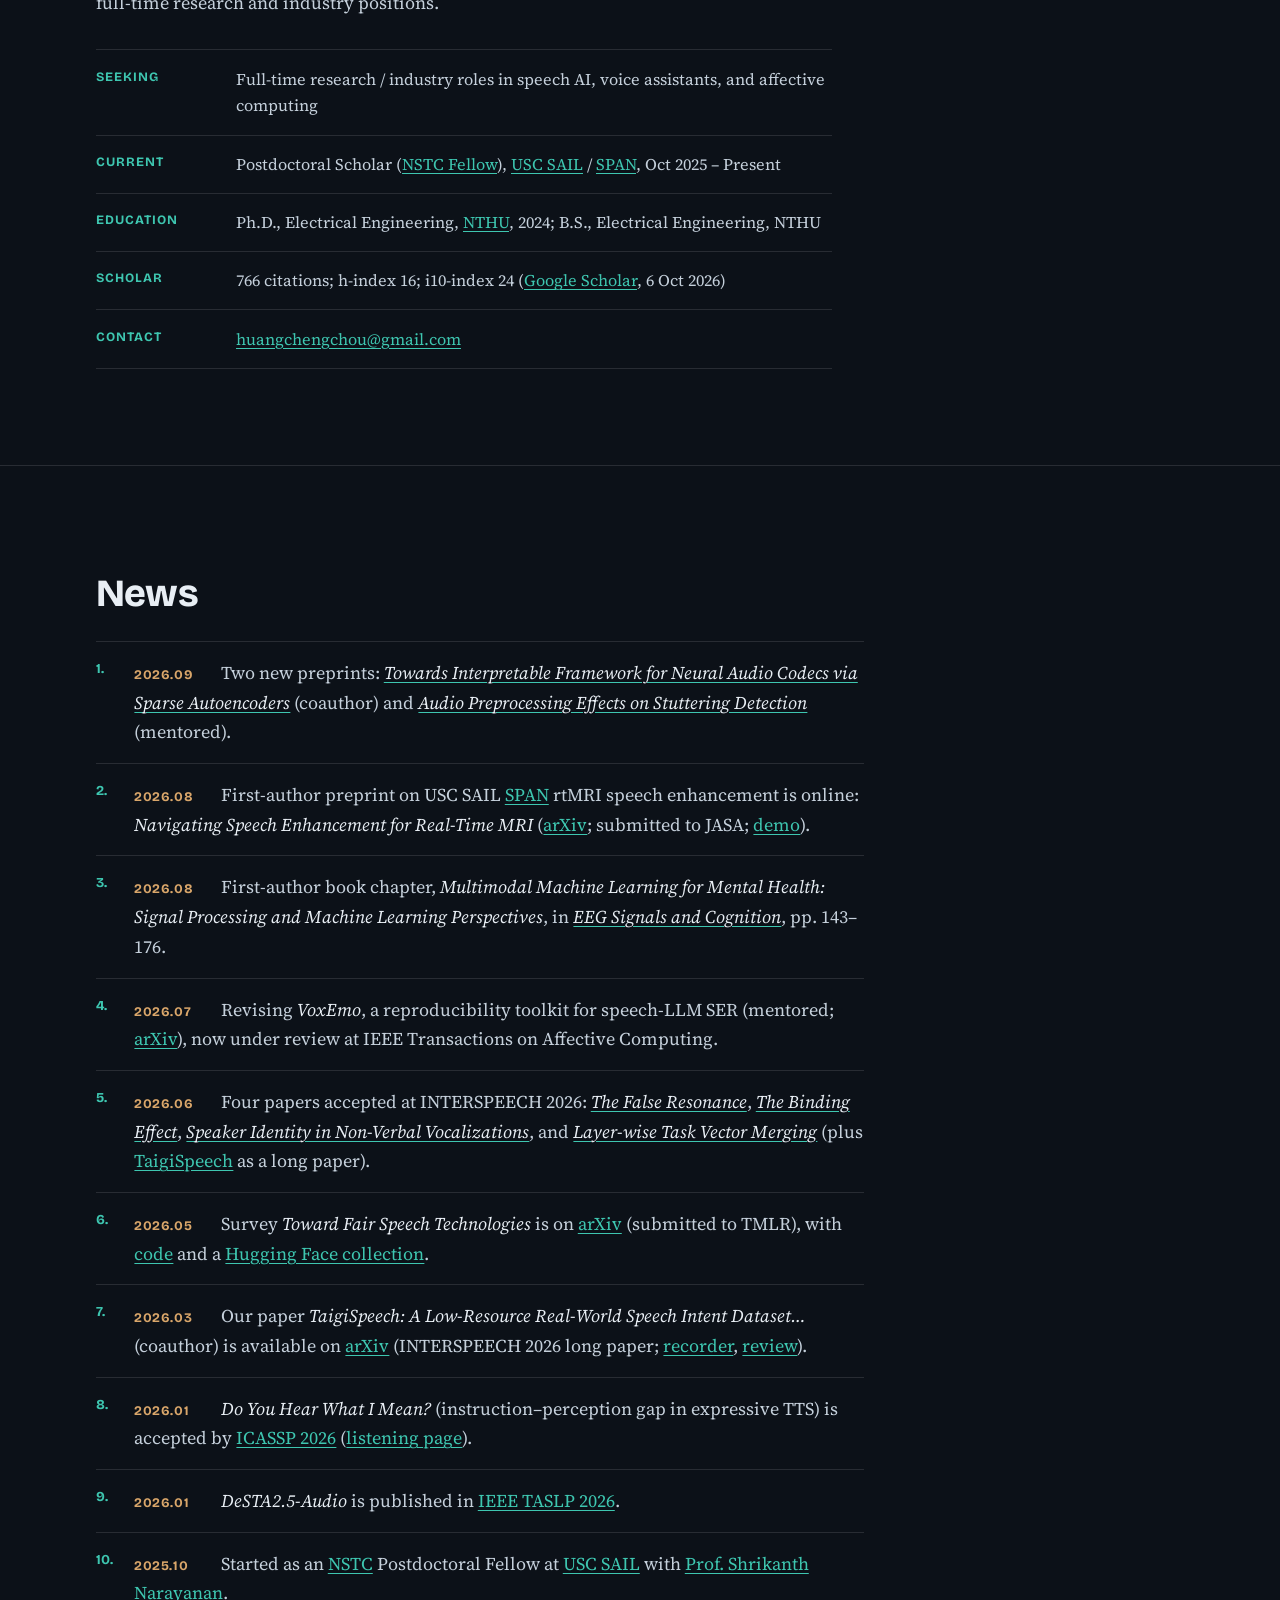
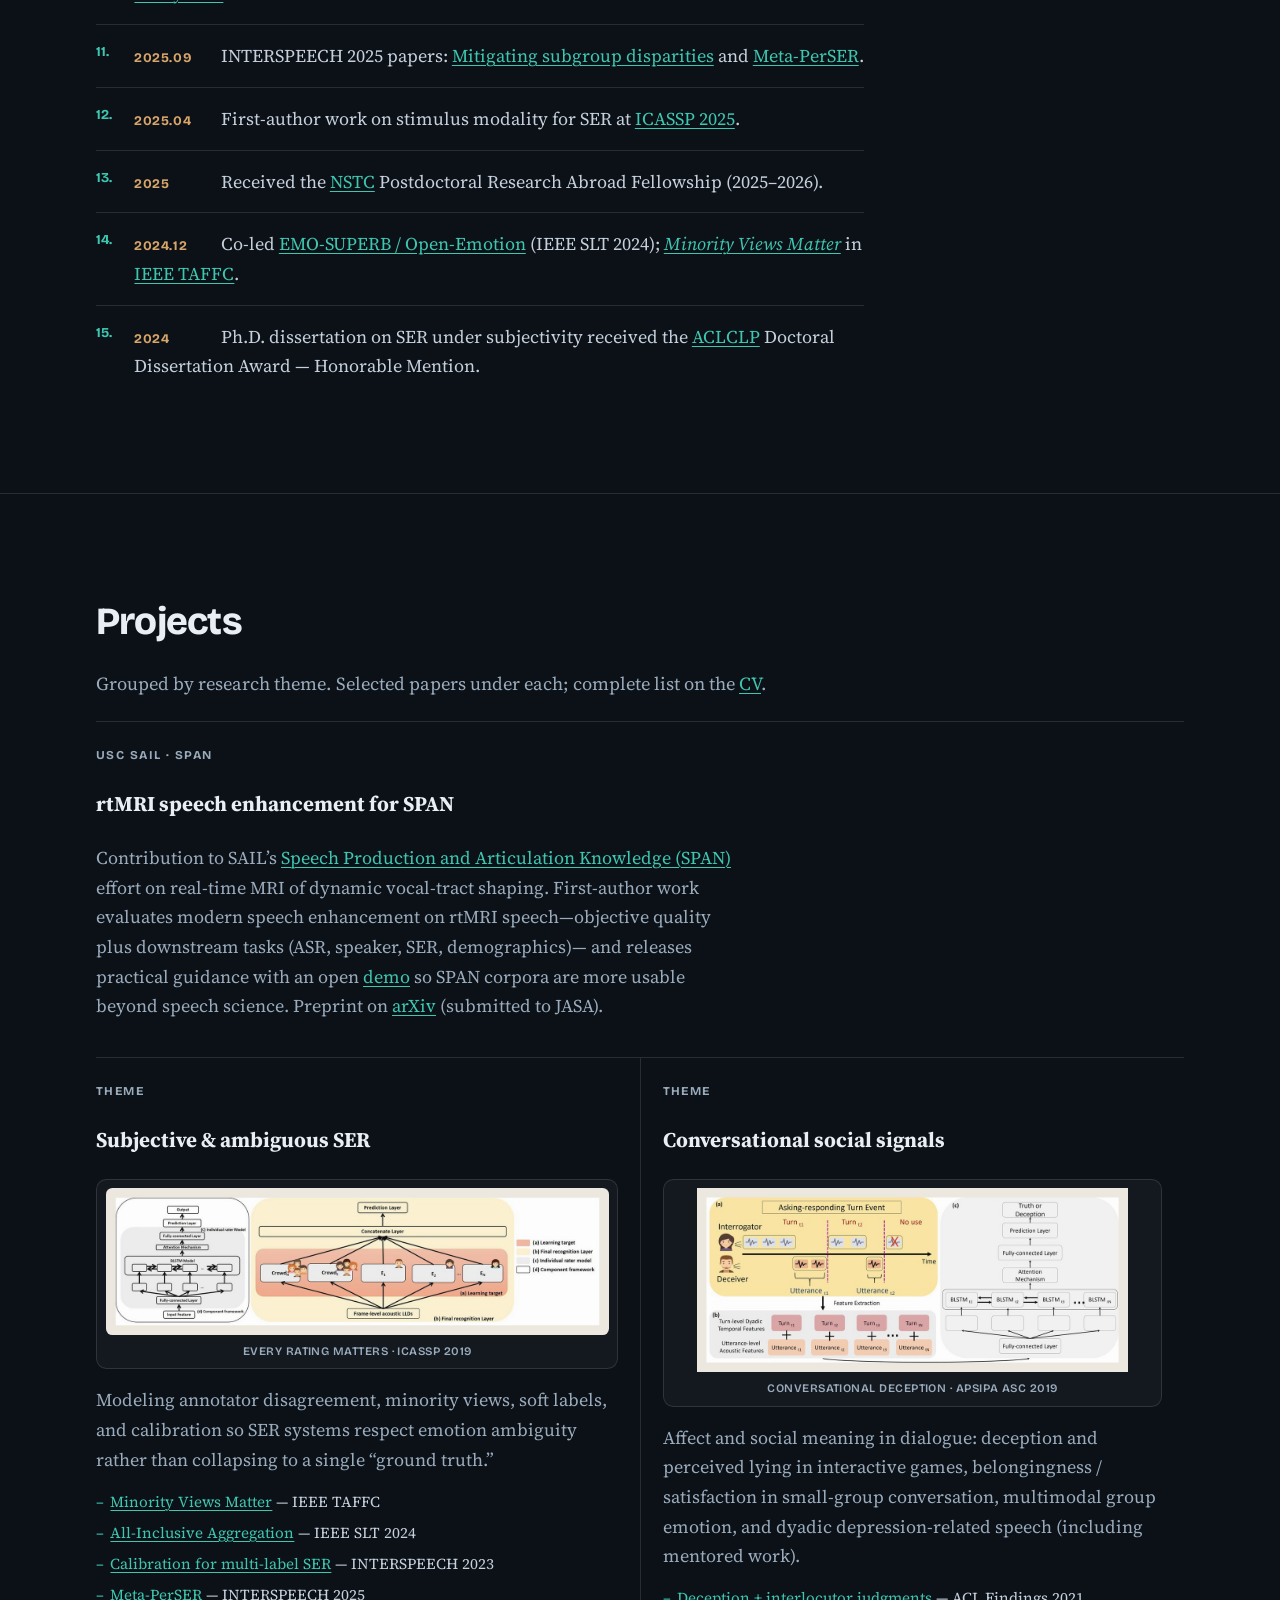
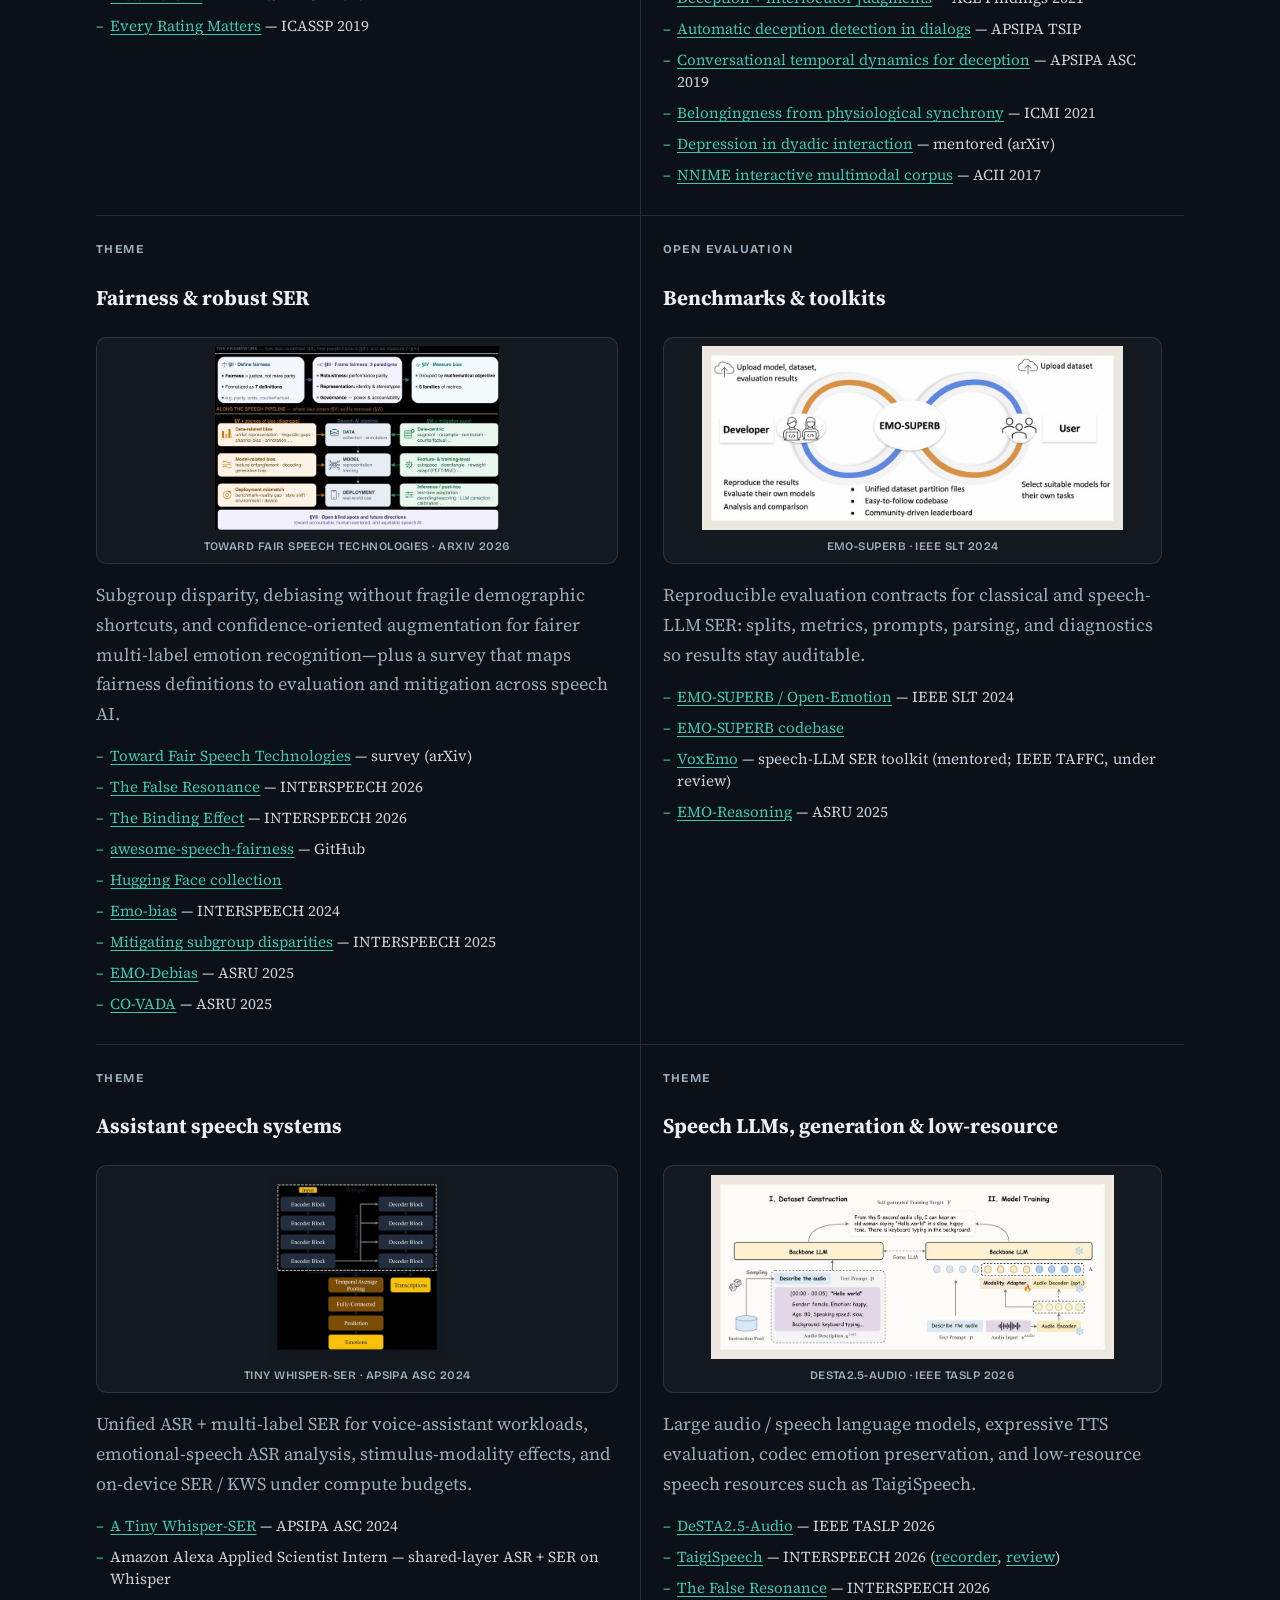
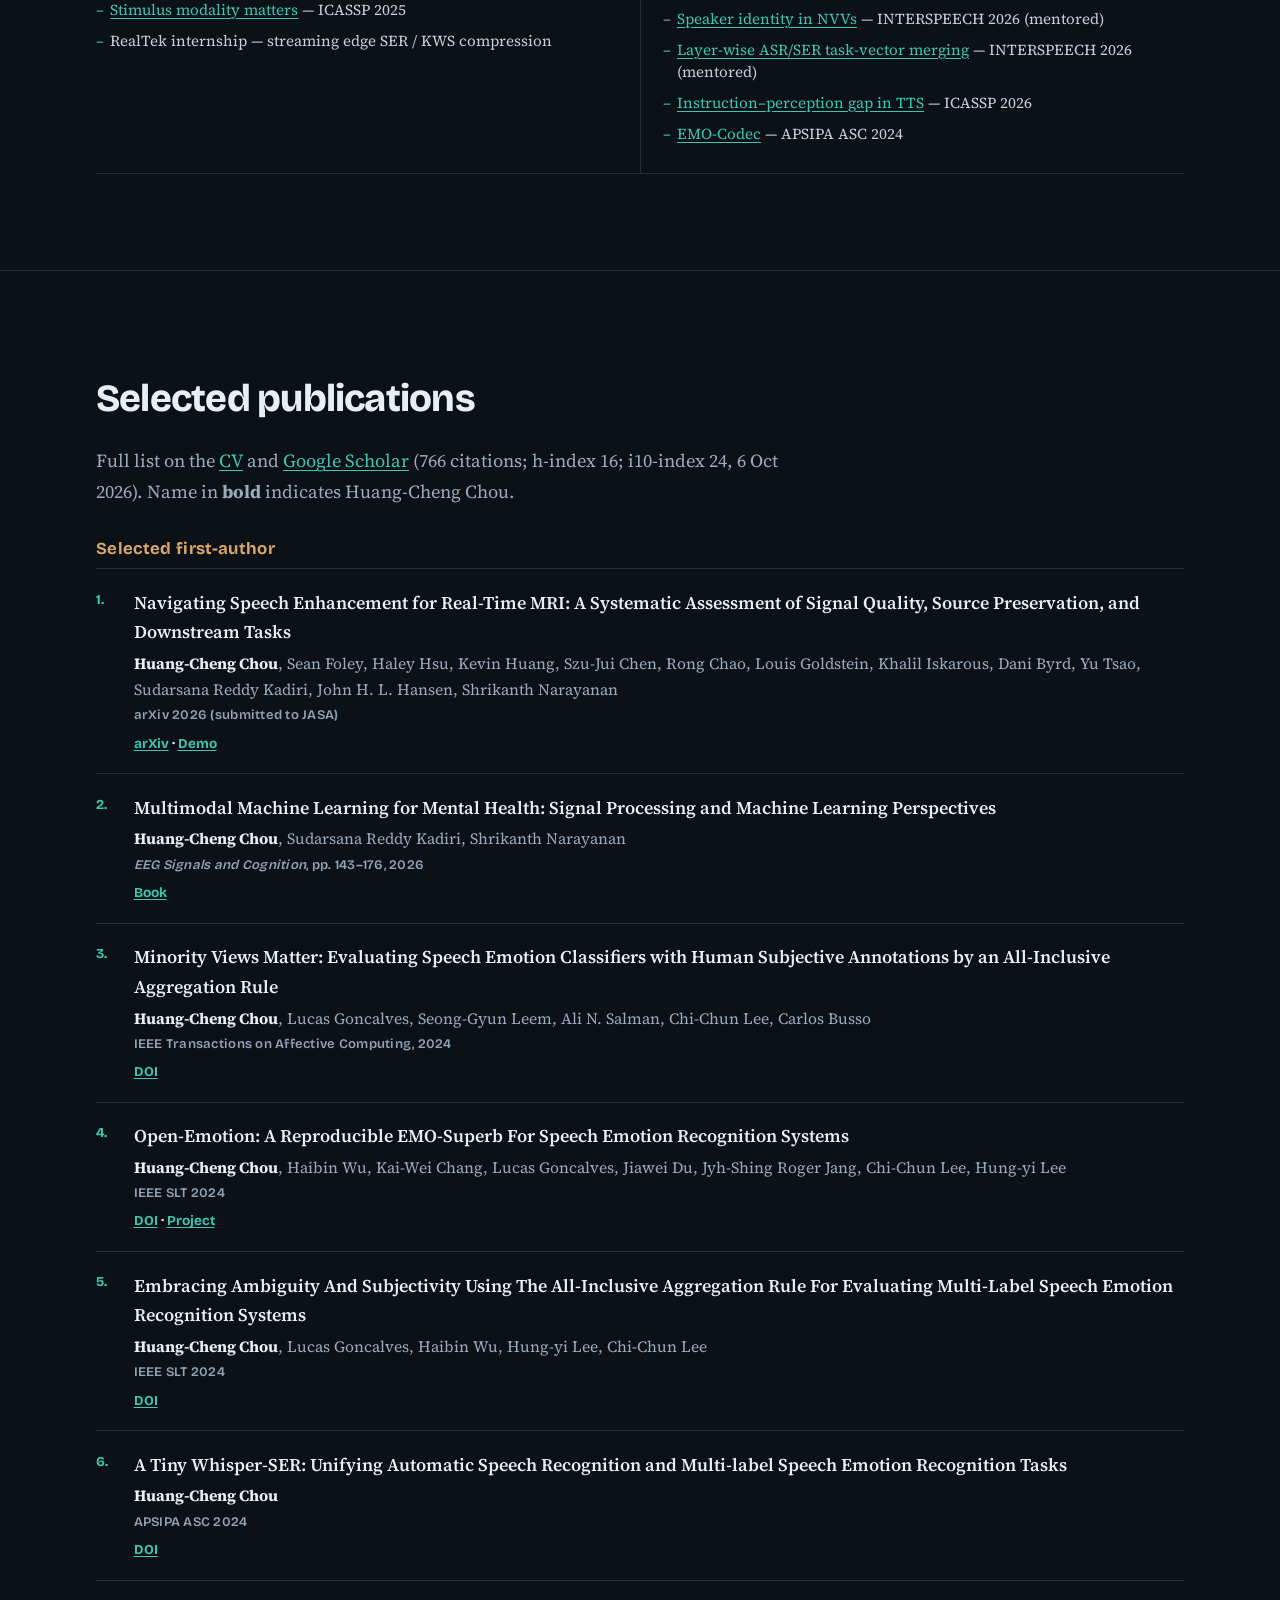
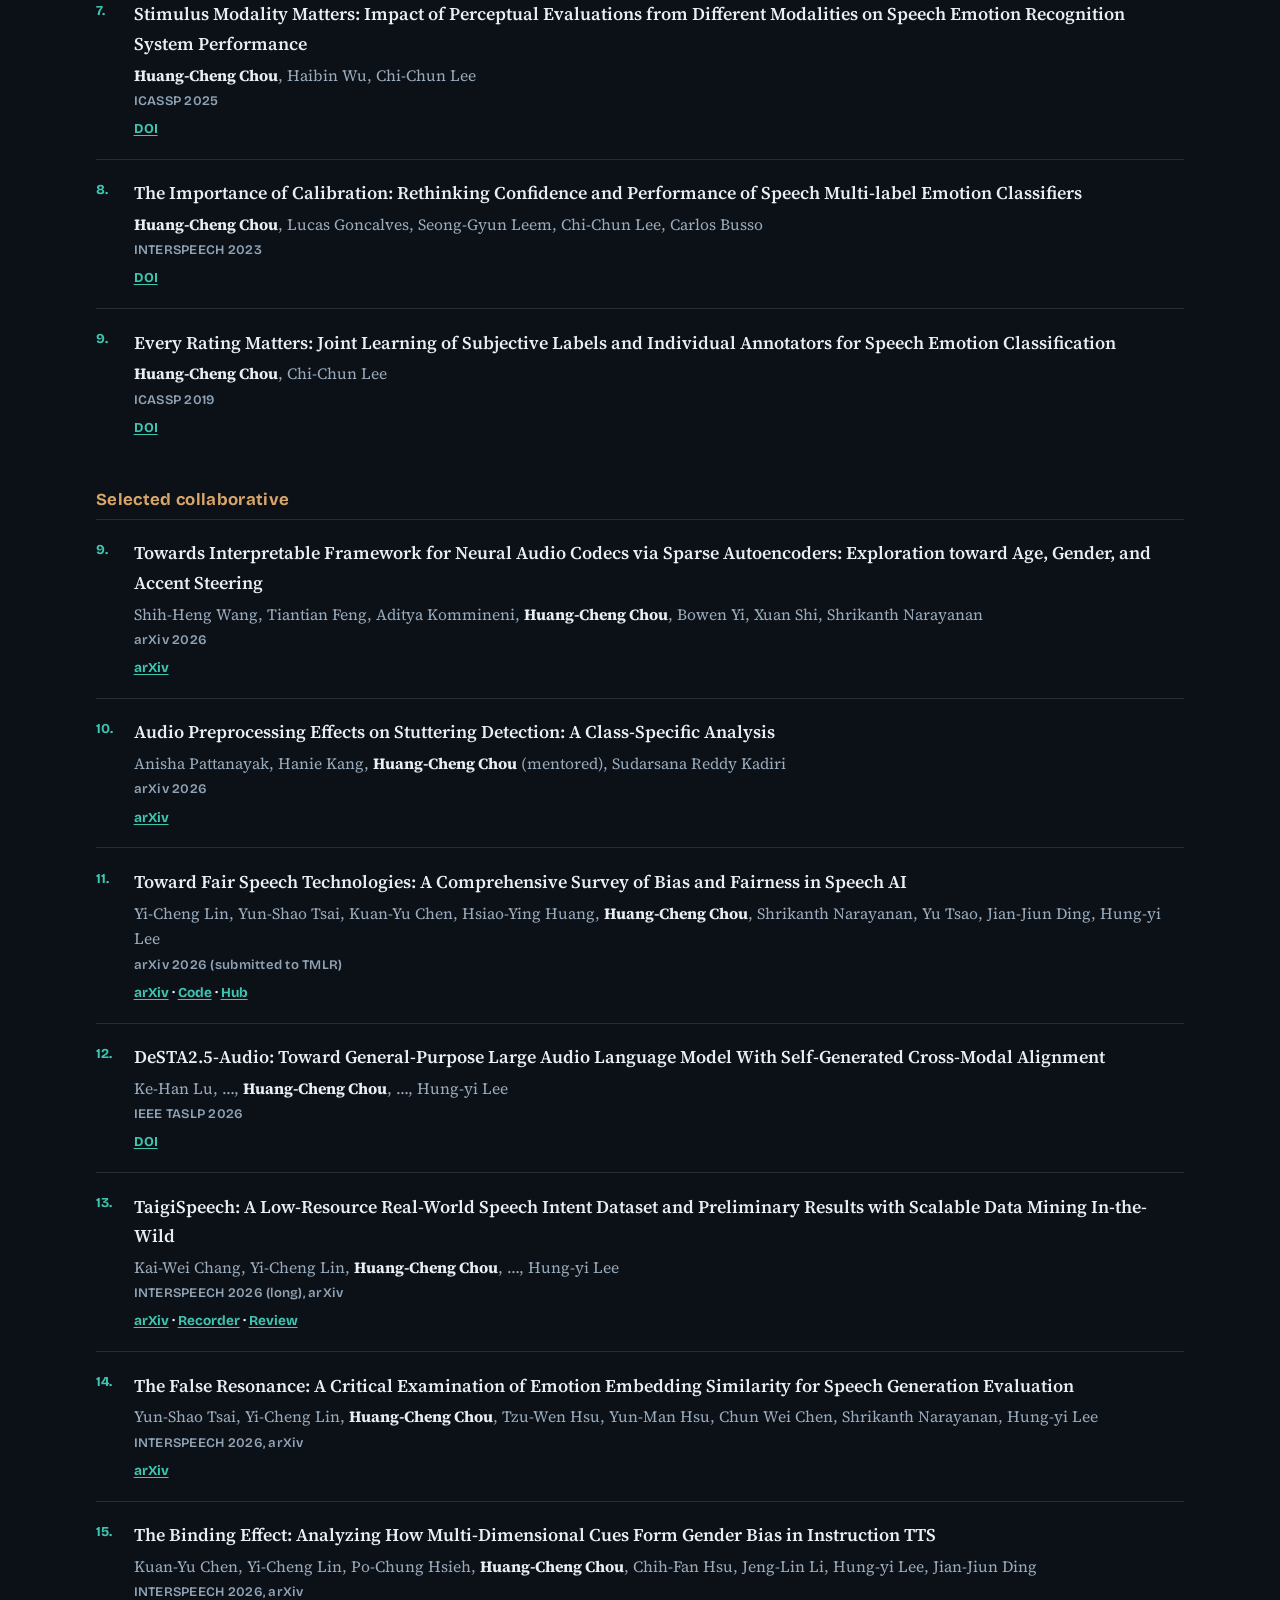
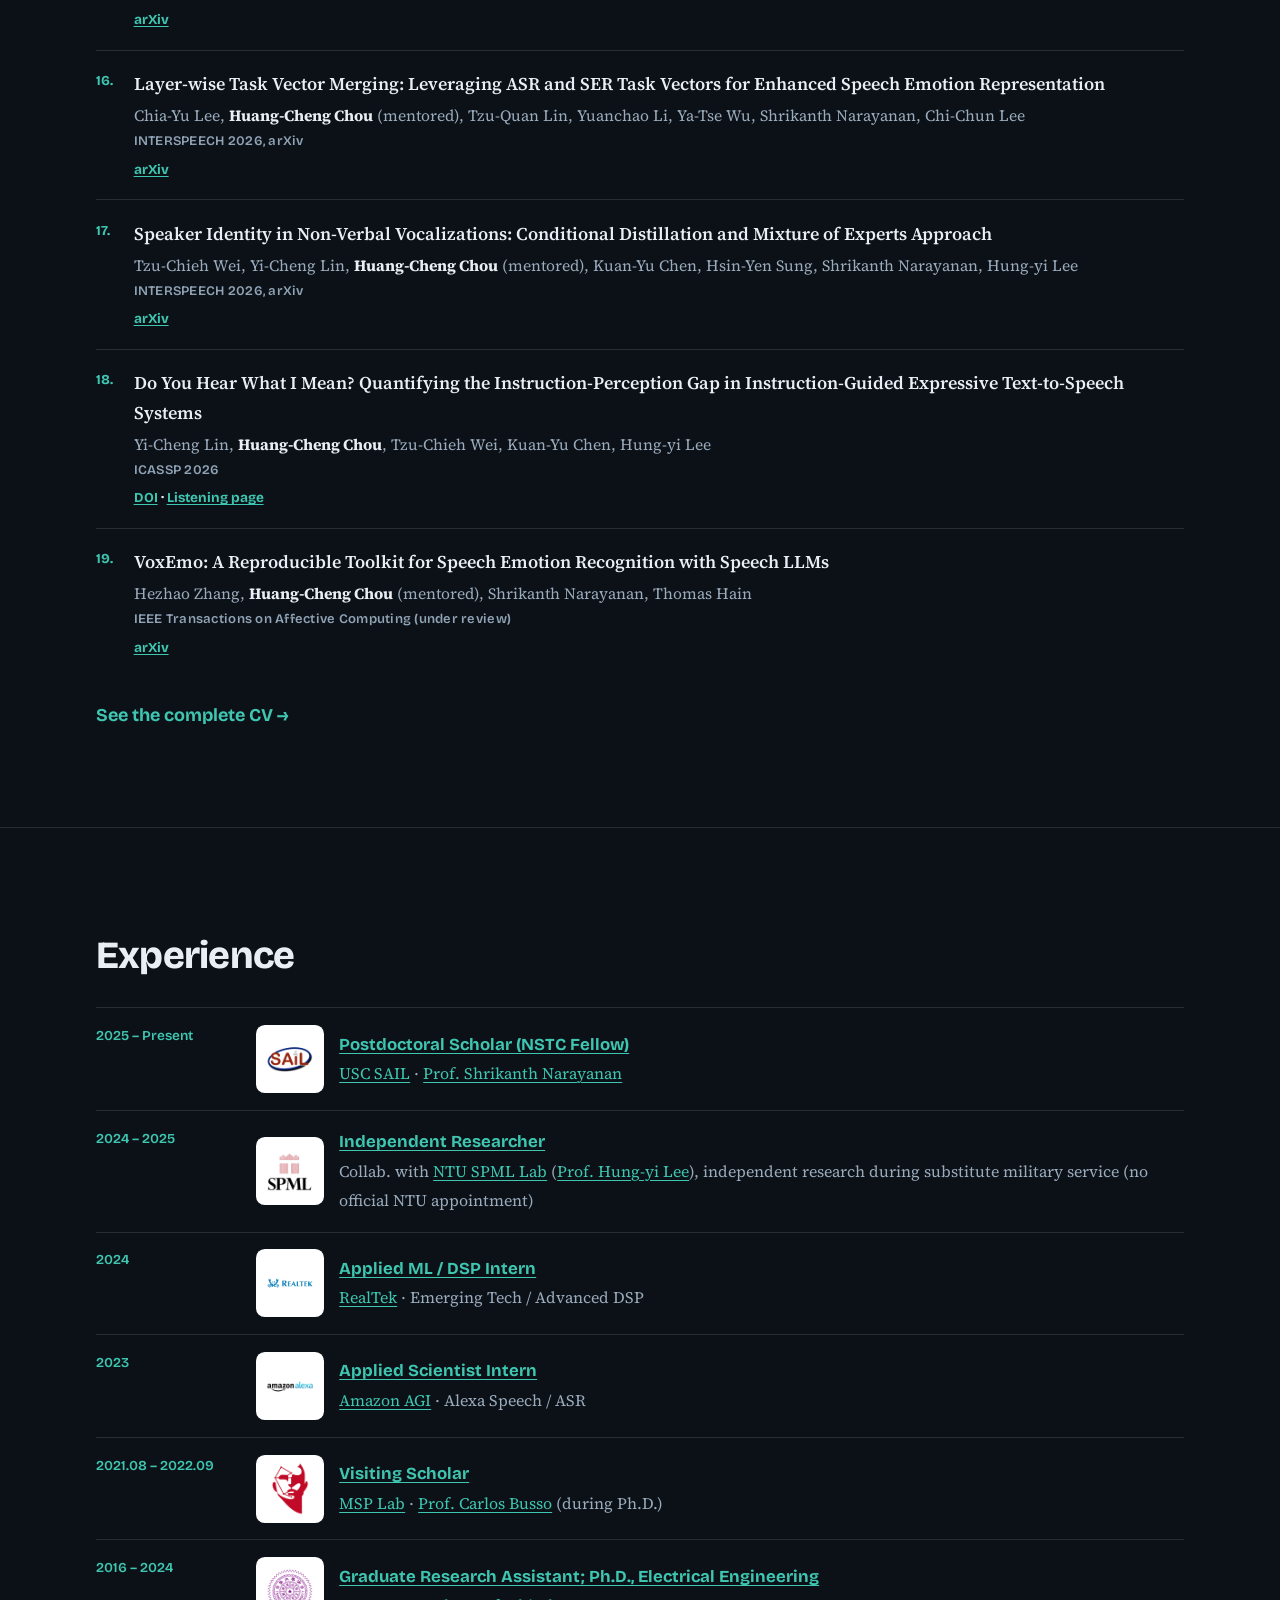
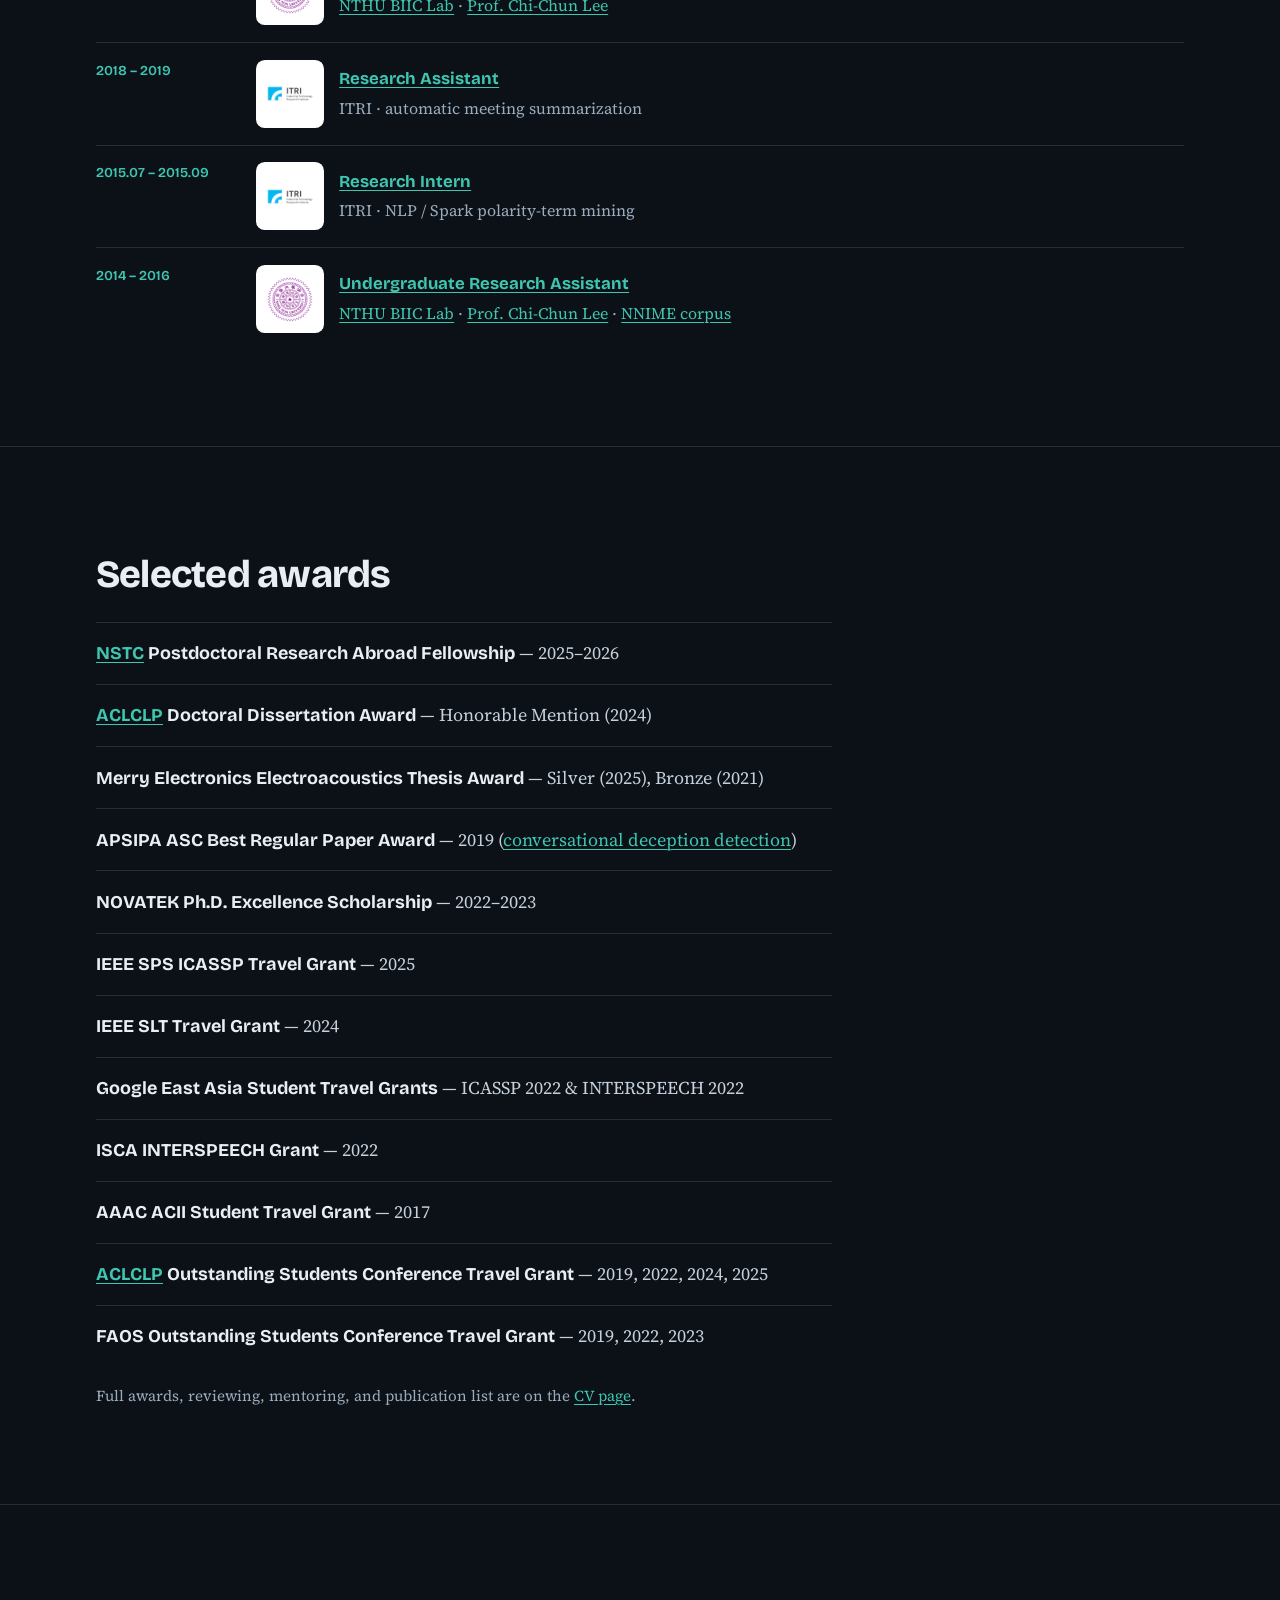
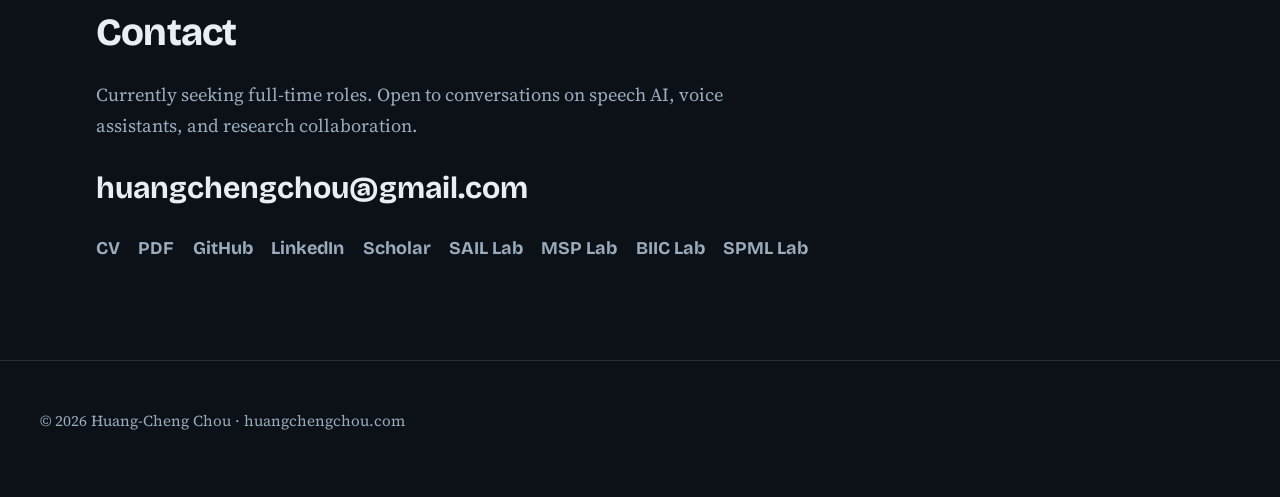
==== commit 00c4a488: "Link the mental-health chapter to the EEG Signals and Cognition ebook. The Google Play page is the p" ====
--- a/index.html
+++ b/index.html
@@ -170,7 +170,9 @@
             <time datetime="2026-08" class="news-date">2026.08</time>
             First-author book chapter,
             <em>Multimodal Machine Learning for Mental Health: Signal Processing and Machine Learning Perspectives</em>,
-            in <em>Electro Encephalogram Signals and Cognition</em>, pp. 143–176.
+            in
+            <a href="https://play.google.com/store/books/details?id=i8UEEgAAQBAJ&amp;pli=1" target="_blank" rel="noopener"><em>EEG Signals and Cognition</em></a>,
+            pp. 143–176.
           </li>
           <li>
             <time datetime="2026-07" class="news-date">2026.07</time>
@@ -452,10 +454,10 @@
             </span>
           </li>
           <li>
-            <span class="pub-title">Multimodal Machine Learning for Mental Health: Signal Processing and Machine Learning Perspectives</span>
+            <span class="pub-title"><a href="https://play.google.com/store/books/details?id=i8UEEgAAQBAJ&amp;pli=1" target="_blank" rel="noopener">Multimodal Machine Learning for Mental Health: Signal Processing and Machine Learning Perspectives</a></span>
             <span class="pub-authors"><strong>Huang-Cheng Chou</strong>, Sudarsana Reddy Kadiri, Shrikanth Narayanan</span>
-            <span class="pub-venue">Electro Encephalogram Signals and Cognition, pp. 143–176, 2026</span>
-            <span class="pub-links"><a href="https://scholar.google.com/citations?view_op=view_citation&amp;hl=en&amp;user=_d7pcs4AAAAJ&amp;citation_for_view=_d7pcs4AAAAJ:isC4tDSrTZIC" target="_blank" rel="noopener">Scholar</a></span>
+            <span class="pub-venue"><em>EEG Signals and Cognition</em>, pp. 143–176, 2026</span>
+            <span class="pub-links"><a href="https://play.google.com/store/books/details?id=i8UEEgAAQBAJ&amp;pli=1" target="_blank" rel="noopener">Book</a></span>
           </li>
           <li>
             <span class="pub-title"><a href="https://doi.org/10.1109/TAFFC.2024.3411290" target="_blank" rel="noopener">Minority Views Matter: Evaluating Speech Emotion Classifiers with Human Subjective Annotations by an All-Inclusive Aggregation Rule</a></span>
